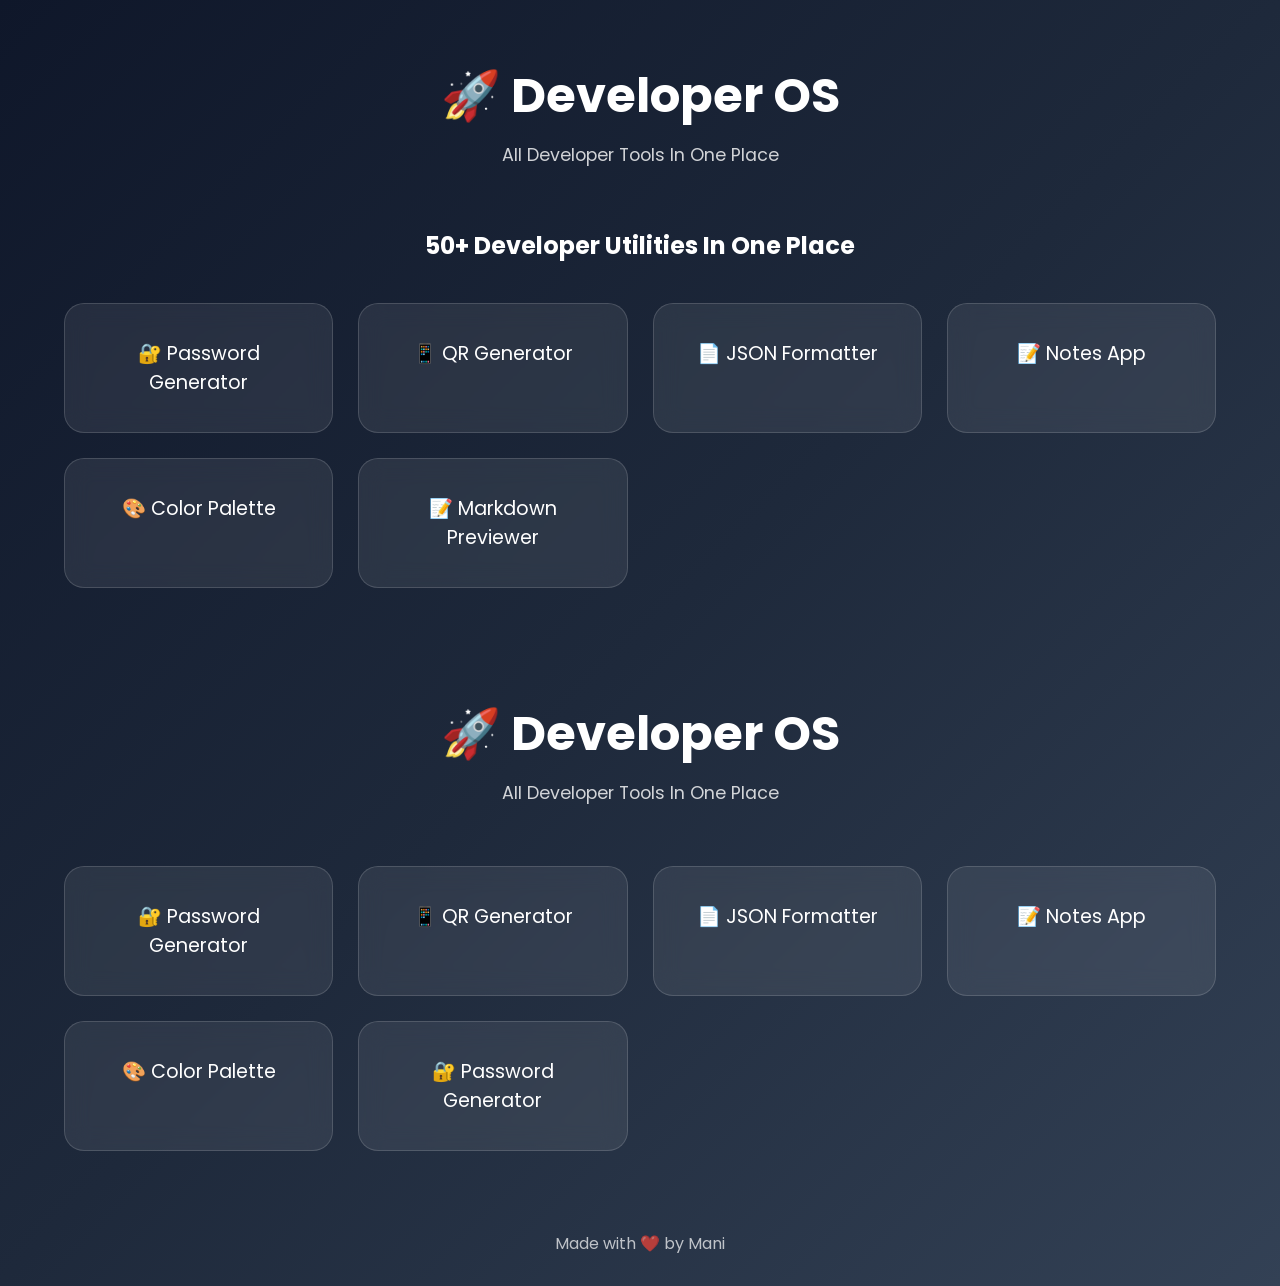
==== index.html @ 15bfe458 "Update index.html" ====
<html lang="en">
<head>
<meta charset="UTF-8">
<meta name="viewport" content="width=device-width, initial-scale=1.0">
<title>Developer OS</title>

<link rel="stylesheet" href="style.css">

<link href="https://fonts.googleapis.com/css2?family=Poppins:wght@300;400;500;600;700&display=swap" rel="stylesheet">

</head>
<body>
<body>

<header>

<h1>🚀 Developer OS</h1>

<p>All Developer Tools In One Place</p>

</header>

<div style="text-align:center;margin-bottom:40px;">
<h2>50+ Developer Utilities In One Place</h2>
</div>

<section class="tools">

<a href="pages/password.html" class="card">
🔐 Password Generator
</a>

<a href="pages/qr.html" class="card">
📱 QR Generator
</a>

<a href="pages/json.html" class="card">
📄 JSON Formatter
</a>

<a href="pages/notes.html" class="card">
📝 Notes App
</a>

<a href="pages/color.html" class="card">
🎨 Color Palette
</a>
  <a href="pages/markdown.html" class="card">
📝 Markdown Previewer
</a>

</section>



<script src="script.js"></script>

</body>
<header>

<h1>🚀 Developer OS</h1>

<p>All Developer Tools In One Place</p>

</header>

<section class="tools">

<a href="pages/password.html" class="card">
🔐 Password Generator
</a>

<a href="pages/qr.html" class="card">
📱 QR Generator
</a>

<a href="pages/json.html" class="card">
📄 JSON Formatter
</a>

<a href="pages/notes.html" class="card">
📝 Notes App
</a>

<a href="pages/color.html" class="card">
🎨 Color Palette
</a>
<a href="pages/password.html" class="card">
🔐 Password Generator
</a>
</section>

<footer>

<p>Made with ❤️ by Mani</p>

</footer>

<script src="script.js"></script>

</body>
</html>
---- style.css ----
*{
    margin:0;
    padding:0;
    box-sizing:border-box;
    font-family:'Poppins',sans-serif;
}

body{
    min-height:100vh;
    background:linear-gradient(
        135deg,
        #0f172a,
        #1e293b,
        #334155
    );
    color:white;
}

header{
    text-align:center;
    padding:60px 20px;
}

header h1{
    font-size:3rem;
    margin-bottom:10px;
}

header p{
    font-size:1.1rem;
    opacity:.8;
}

.tools{
    width:90%;
    max-width:1200px;
    margin:auto;

    display:grid;
    grid-template-columns:
    repeat(auto-fit,minmax(250px,1fr));

    gap:25px;
    padding-bottom:50px;
}

.card{
    text-decoration:none;
    color:white;

    background:rgba(255,255,255,.08);

    border:1px solid rgba(255,255,255,.15);

    backdrop-filter:blur(12px);

    padding:35px;

    border-radius:20px;

    text-align:center;

    font-size:1.2rem;

    transition:.3s;
}

.card:hover{
    transform:
    translateY(-8px)
    scale(1.03);

    background:rgba(255,255,255,.15);

    box-shadow:
    0 15px 35px rgba(0,0,0,.3);
}

footer{
    text-align:center;
    padding:30px;
    opacity:.7;
}

.tool-container{
    width:90%;
    max-width:700px;

    margin:40px auto;

    background:rgba(255,255,255,.08);

    border:1px solid rgba(255,255,255,.15);

    backdrop-filter:blur(12px);

    padding:30px;

    border-radius:20px;
}

.tool-container h2{
    text-align:center;
    margin-bottom:25px;
}

input,
textarea,
select{
    width:100%;

    padding:12px;

    margin:10px 0;

    border:none;

    outline:none;

    border-radius:10px;

    font-size:1rem;
}

button{
    width:100%;

    padding:12px;

    border:none;

    border-radius:10px;

    background:#38bdf8;

    color:white;

    font-size:1rem;

    cursor:pointer;

    margin-top:10px;

    transition:.3s;
}

button:hover{
    background:#0ea5e9;
}

.result{
    margin-top:20px;

    padding:15px;

    border-radius:10px;

    background:rgba(255,255,255,.08);

    word-wrap:break-word;
}

.back-btn{
    display:inline-block;

    margin-bottom:20px;

    text-decoration:none;

    color:white;

    background:#475569;

    padding:10px 15px;

    border-radius:10px;
}

.back-btn:hover{
    background:#64748b;
}

@media(max-width:768px){

header h1{
    font-size:2rem;
}

.card{
    padding:25px;
}

.tool-container{
    width:95%;
}

}
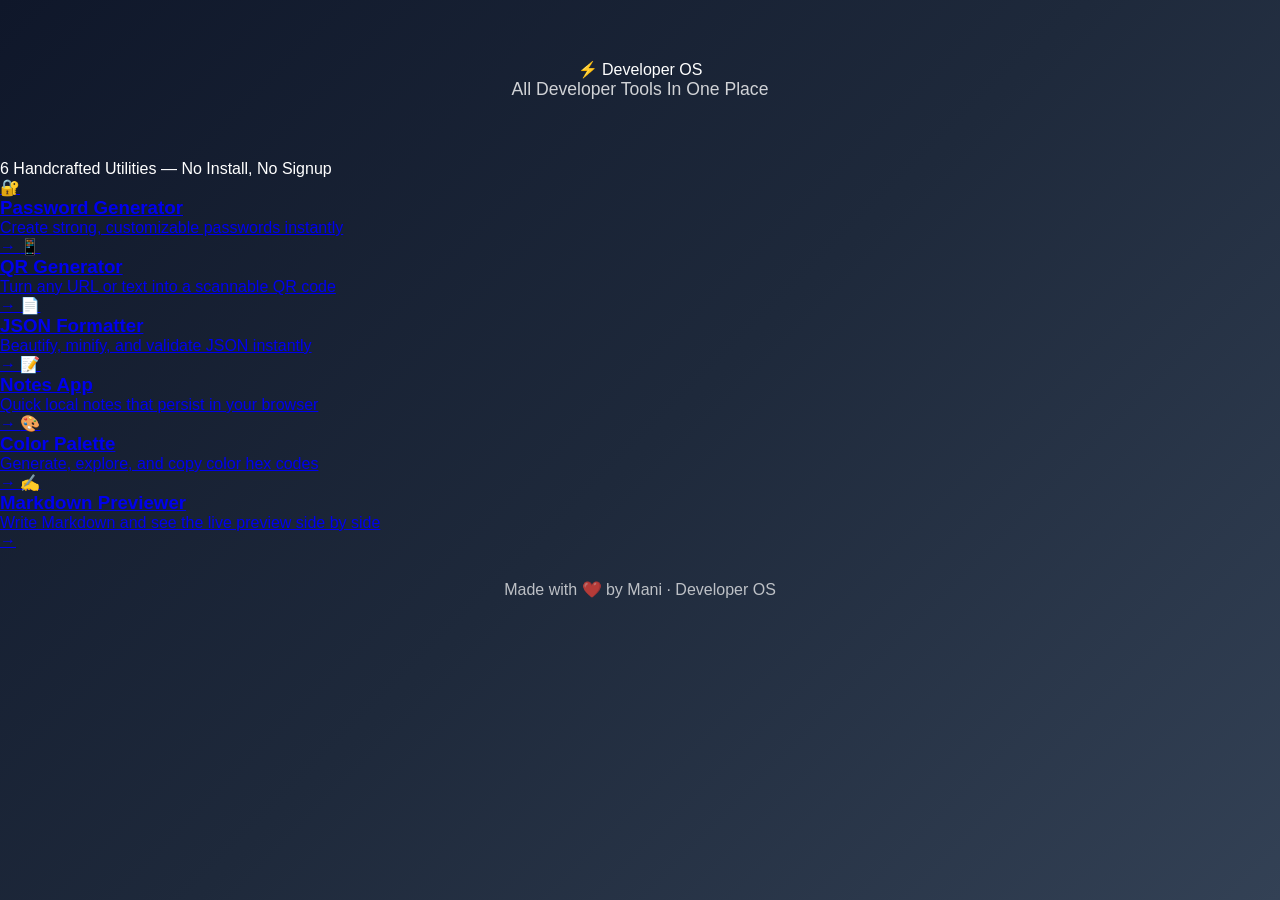
==== commit caa66332: "Update index.html" ====
--- a/index.html
+++ b/index.html
@@ -1,103 +1,85 @@
 
 <html lang="en">
 <head>
-<meta charset="UTF-8">
-<meta name="viewport" content="width=device-width, initial-scale=1.0">
-<title>Developer OS</title>
-
-<link rel="stylesheet" href="style.css">
-
-<link href="https://fonts.googleapis.com/css2?family=Poppins:wght@300;400;500;600;700&display=swap" rel="stylesheet">
-
+  <meta charset="UTF-8">
+  <meta name="viewport" content="width=device-width, initial-scale=1.0">
+  <title>Developer OS</title>
+  <link rel="stylesheet" href="style.css">
+  <link href="https://fonts.googleapis.com/css2?family=Inter:wght@400;500;600;700&family=JetBrains+Mono:wght@400;600&display=swap" rel="stylesheet">
 </head>
 <body>
-<body>
 
-<header>
+  <header class="site-header">
+    <div class="header-inner">
+      <div class="logo">⚡ Developer OS</div>
+      <p class="tagline">All Developer Tools In One Place</p>
+    </div>
+  </header>
 
-<h1>🚀 Developer OS</h1>
+  <main class="home-main">
+    <div class="section-label">6 Handcrafted Utilities — No Install, No Signup</div>
+    <div class="tools-grid">
 
-<p>All Developer Tools In One Place</p>
+      <a href="pages/password.html" class="tool-card">
+        <span class="card-icon">🔐</span>
+        <div class="card-info">
+          <h3>Password Generator</h3>
+          <p>Create strong, customizable passwords instantly</p>
+        </div>
+        <span class="card-arrow">→</span>
+      </a>
 
-</header>
+      <a href="pages/qr.html" class="tool-card">
+        <span class="card-icon">📱</span>
+        <div class="card-info">
+          <h3>QR Generator</h3>
+          <p>Turn any URL or text into a scannable QR code</p>
+        </div>
+        <span class="card-arrow">→</span>
+      </a>
 
-<div style="text-align:center;margin-bottom:40px;">
-<h2>50+ Developer Utilities In One Place</h2>
-</div>
+      <a href="pages/json.html" class="tool-card">
+        <span class="card-icon">📄</span>
+        <div class="card-info">
+          <h3>JSON Formatter</h3>
+          <p>Beautify, minify, and validate JSON instantly</p>
+        </div>
+        <span class="card-arrow">→</span>
+      </a>
 
-<section class="tools">
+      <a href="pages/notes.html" class="tool-card">
+        <span class="card-icon">📝</span>
+        <div class="card-info">
+          <h3>Notes App</h3>
+          <p>Quick local notes that persist in your browser</p>
+        </div>
+        <span class="card-arrow">→</span>
+      </a>
 
-<a href="pages/password.html" class="card">
-🔐 Password Generator
-</a>
+      <a href="pages/color.html" class="tool-card">
+        <span class="card-icon">🎨</span>
+        <div class="card-info">
+          <h3>Color Palette</h3>
+          <p>Generate, explore, and copy color hex codes</p>
+        </div>
+        <span class="card-arrow">→</span>
+      </a>
 
-<a href="pages/qr.html" class="card">
-📱 QR Generator
-</a>
+      <a href="pages/markdown.html" class="tool-card">
+        <span class="card-icon">✍️</span>
+        <div class="card-info">
+          <h3>Markdown Previewer</h3>
+          <p>Write Markdown and see the live preview side by side</p>
+        </div>
+        <span class="card-arrow">→</span>
+      </a>
 
-<a href="pages/json.html" class="card">
-📄 JSON Formatter
-</a>
+    </div>
+  </main>
 
-<a href="pages/notes.html" class="card">
-📝 Notes App
-</a>
-
-<a href="pages/color.html" class="card">
-🎨 Color Palette
-</a>
-  <a href="pages/markdown.html" class="card">
-📝 Markdown Previewer
-</a>
-
-</section>
-
-
-
-<script src="script.js"></script>
-
-</body>
-<header>
-
-<h1>🚀 Developer OS</h1>
-
-<p>All Developer Tools In One Place</p>
-
-</header>
-
-<section class="tools">
-
-<a href="pages/password.html" class="card">
-🔐 Password Generator
-</a>
-
-<a href="pages/qr.html" class="card">
-📱 QR Generator
-</a>
-
-<a href="pages/json.html" class="card">
-📄 JSON Formatter
-</a>
-
-<a href="pages/notes.html" class="card">
-📝 Notes App
-</a>
-
-<a href="pages/color.html" class="card">
-🎨 Color Palette
-</a>
-<a href="pages/password.html" class="card">
-🔐 Password Generator
-</a>
-</section>
-
-<footer>
-
-<p>Made with ❤️ by Mani</p>
-
-</footer>
-
-<script src="script.js"></script>
+  <footer class="site-footer">
+    <p>Made with ❤️ by <span class="accent">Mani</span> · Developer OS</p>
+  </footer>
 
 </body>
 </html>
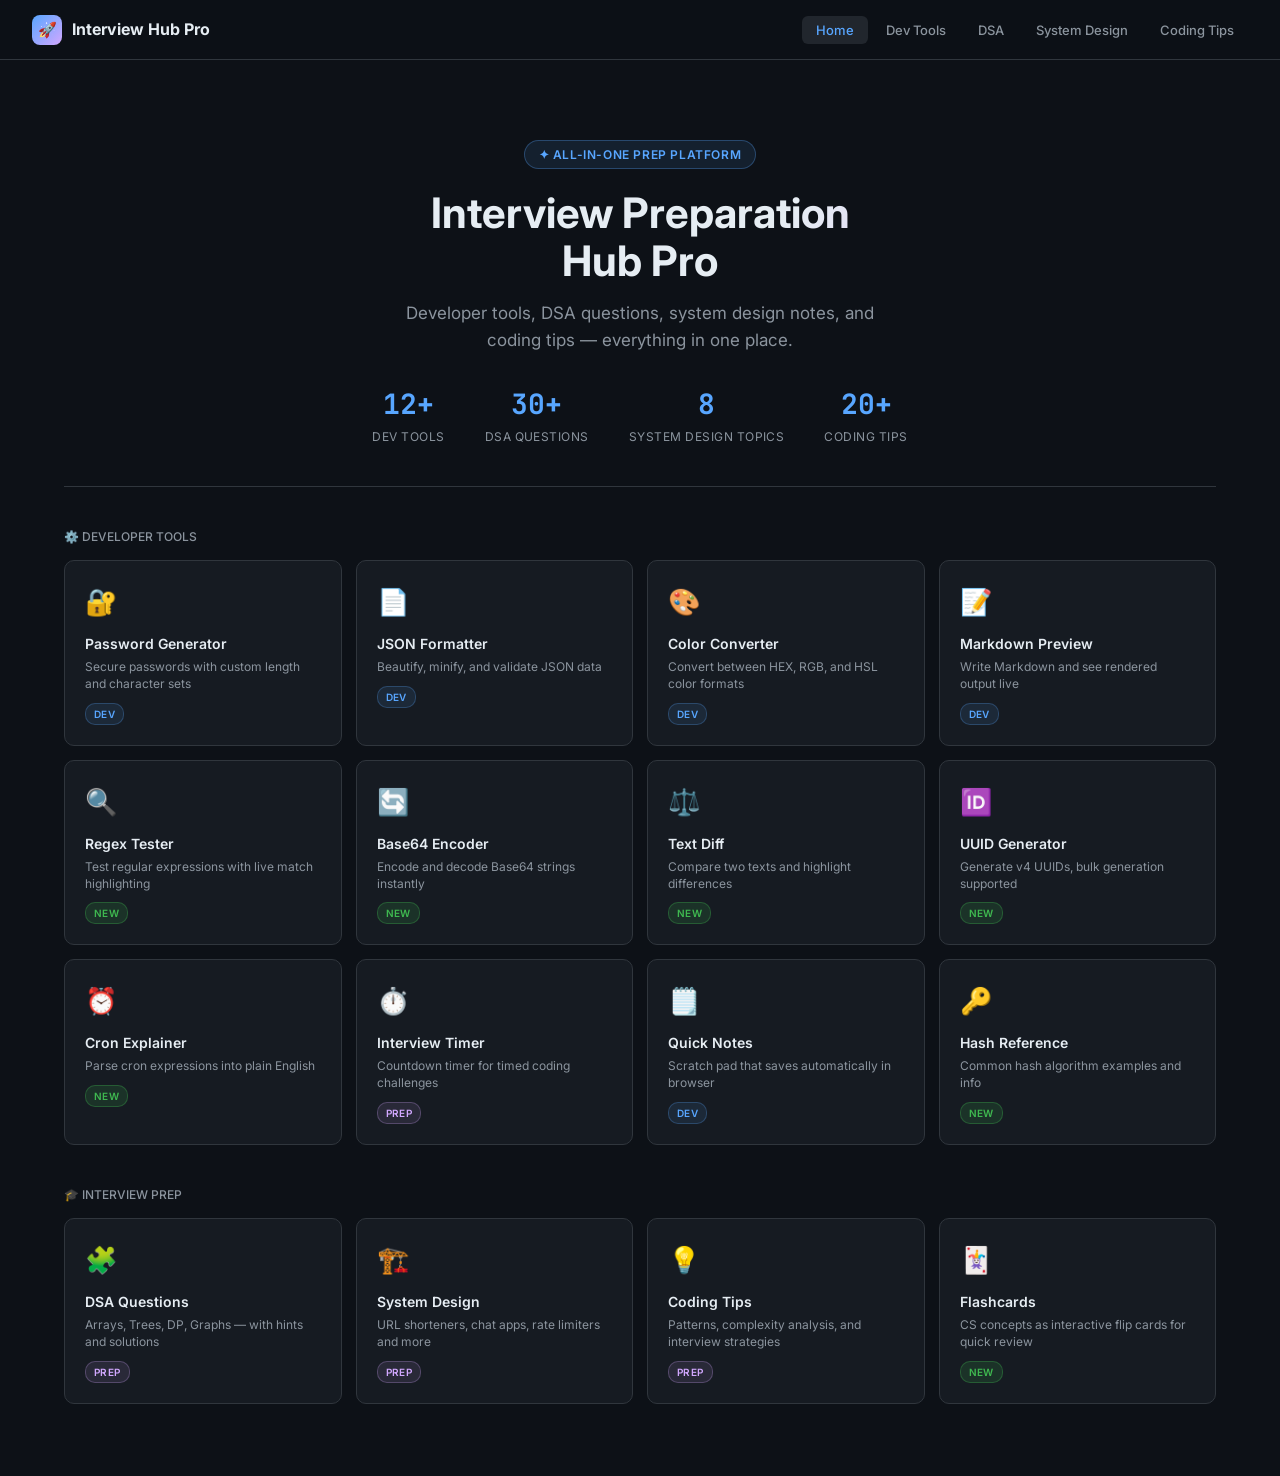
==== commit 02be1c6a: "Update fmt.Println message from 'Hello' to 'Goodbye'" ====
--- a/index.html
+++ b/index.html
@@ -1,85 +1,1805 @@
 
 <html lang="en">
 <head>
-  <meta charset="UTF-8">
-  <meta name="viewport" content="width=device-width, initial-scale=1.0">
-  <title>Developer OS</title>
-  <link rel="stylesheet" href="style.css">
-  <link href="https://fonts.googleapis.com/css2?family=Inter:wght@400;500;600;700&family=JetBrains+Mono:wght@400;600&display=swap" rel="stylesheet">
+<meta charset="UTF-8">
+<meta name="viewport" content="width=device-width, initial-scale=1.0">
+<title>Interview Preparation Hub Pro</title>
+<link href="https://fonts.googleapis.com/css2?family=JetBrains+Mono:wght@400;600&family=Inter:wght@300;400;500;600;700&display=swap" rel="stylesheet">
+<style>
+  *, *::before, *::after { box-sizing: border-box; margin: 0; padding: 0; }
+
+  :root {
+    --bg: #0d1117;
+    --surface: #161b22;
+    --surface2: #21262d;
+    --border: #30363d;
+    --accent: #58a6ff;
+    --accent2: #3fb950;
+    --accent3: #f78166;
+    --accent4: #d2a8ff;
+    --accent5: #ffa657;
+    --text: #e6edf3;
+    --text-muted: #8b949e;
+    --text-dim: #484f58;
+    --radius: 10px;
+    --mono: 'JetBrains Mono', monospace;
+    --sans: 'Inter', sans-serif;
+  }
+
+  body {
+    font-family: var(--sans);
+    background: var(--bg);
+    color: var(--text);
+    min-height: 100vh;
+    line-height: 1.6;
+  }
+
+  /* ── Header ── */
+  header {
+    border-bottom: 1px solid var(--border);
+    padding: 0 32px;
+    display: flex;
+    align-items: center;
+    justify-content: space-between;
+    height: 60px;
+    position: sticky;
+    top: 0;
+    background: rgba(13,17,23,0.95);
+    backdrop-filter: blur(8px);
+    z-index: 100;
+  }
+  .logo {
+    display: flex;
+    align-items: center;
+    gap: 10px;
+    font-weight: 700;
+    font-size: 16px;
+    color: var(--text);
+    text-decoration: none;
+  }
+  .logo-icon {
+    width: 30px; height: 30px;
+    background: linear-gradient(135deg, var(--accent), var(--accent4));
+    border-radius: 8px;
+    display: flex; align-items: center; justify-content: center;
+    font-size: 15px;
+  }
+  .header-tabs {
+    display: flex;
+    gap: 4px;
+  }
+  .header-tab {
+    background: none;
+    border: none;
+    color: var(--text-muted);
+    padding: 6px 14px;
+    border-radius: 6px;
+    cursor: pointer;
+    font-size: 13px;
+    font-family: var(--sans);
+    font-weight: 500;
+    transition: all 0.15s;
+  }
+  .header-tab:hover { background: var(--surface2); color: var(--text); }
+  .header-tab.active { background: var(--surface2); color: var(--accent); }
+
+  /* ── Layout ── */
+  .container {
+    max-width: 1200px;
+    margin: 0 auto;
+    padding: 32px 24px;
+  }
+
+  /* ── Section visibility ── */
+  .section { display: none; }
+  .section.active { display: block; }
+
+  /* ── Hero ── */
+  .hero {
+    text-align: center;
+    padding: 48px 0 40px;
+    border-bottom: 1px solid var(--border);
+    margin-bottom: 40px;
+  }
+  .hero-badge {
+    display: inline-flex;
+    align-items: center;
+    gap: 6px;
+    background: rgba(88,166,255,0.1);
+    border: 1px solid rgba(88,166,255,0.3);
+    color: var(--accent);
+    border-radius: 20px;
+    padding: 4px 14px;
+    font-size: 12px;
+    font-weight: 600;
+    letter-spacing: 0.05em;
+    text-transform: uppercase;
+    margin-bottom: 20px;
+  }
+  .hero h1 {
+    font-size: 42px;
+    font-weight: 700;
+    line-height: 1.15;
+    margin-bottom: 14px;
+    background: linear-gradient(135deg, var(--text) 60%, var(--accent4));
+    -webkit-background-clip: text;
+    -webkit-text-fill-color: transparent;
+    background-clip: text;
+  }
+  .hero p {
+    color: var(--text-muted);
+    font-size: 17px;
+    max-width: 500px;
+    margin: 0 auto 28px;
+  }
+  .hero-stats {
+    display: flex;
+    justify-content: center;
+    gap: 40px;
+    flex-wrap: wrap;
+  }
+  .stat { text-align: center; }
+  .stat-num { font-size: 28px; font-weight: 700; color: var(--accent); font-family: var(--mono); }
+  .stat-label { font-size: 12px; color: var(--text-muted); text-transform: uppercase; letter-spacing: 0.04em; }
+
+  /* ── Grid ── */
+  .tools-grid {
+    display: grid;
+    grid-template-columns: repeat(auto-fill, minmax(220px, 1fr));
+    gap: 14px;
+    margin-bottom: 40px;
+  }
+  .tool-card {
+    background: var(--surface);
+    border: 1px solid var(--border);
+    border-radius: var(--radius);
+    padding: 20px;
+    cursor: pointer;
+    transition: all 0.15s;
+    text-align: left;
+  }
+  .tool-card:hover {
+    border-color: var(--accent);
+    background: var(--surface2);
+    transform: translateY(-2px);
+  }
+  .tool-icon { font-size: 26px; margin-bottom: 10px; display: block; }
+  .tool-name { font-weight: 600; font-size: 14px; margin-bottom: 4px; }
+  .tool-desc { font-size: 12px; color: var(--text-muted); line-height: 1.4; }
+  .tool-tag {
+    display: inline-block;
+    margin-top: 10px;
+    font-size: 10px;
+    padding: 2px 8px;
+    border-radius: 10px;
+    font-weight: 600;
+    text-transform: uppercase;
+    letter-spacing: 0.04em;
+  }
+  .tag-new { background: rgba(63,185,80,0.15); color: var(--accent2); border: 1px solid rgba(63,185,80,0.3); }
+  .tag-dev { background: rgba(88,166,255,0.1); color: var(--accent); border: 1px solid rgba(88,166,255,0.25); }
+  .tag-prep { background: rgba(210,168,255,0.1); color: var(--accent4); border: 1px solid rgba(210,168,255,0.25); }
+
+  /* ── Section headers ── */
+  .section-hdr {
+    display: flex;
+    align-items: center;
+    gap: 10px;
+    margin-bottom: 20px;
+    padding-bottom: 14px;
+    border-bottom: 1px solid var(--border);
+  }
+  .section-hdr h2 { font-size: 18px; font-weight: 600; }
+  .section-hdr .back-btn {
+    margin-left: auto;
+    background: var(--surface2);
+    border: 1px solid var(--border);
+    color: var(--text-muted);
+    padding: 5px 12px;
+    border-radius: 6px;
+    cursor: pointer;
+    font-size: 12px;
+    font-family: var(--sans);
+    transition: all 0.15s;
+  }
+  .section-hdr .back-btn:hover { color: var(--text); border-color: var(--accent); }
+
+  /* ── Tool panels ── */
+  .tool-panel { display: none; }
+  .tool-panel.active { display: block; }
+
+  /* ── Inputs / textareas ── */
+  textarea, input[type=text], input[type=number], select {
+    width: 100%;
+    background: var(--surface2);
+    border: 1px solid var(--border);
+    color: var(--text);
+    font-family: var(--mono);
+    font-size: 13px;
+    border-radius: 8px;
+    padding: 12px 14px;
+    outline: none;
+    resize: vertical;
+    transition: border-color 0.15s;
+  }
+  textarea:focus, input:focus, select:focus { border-color: var(--accent); }
+  select { resize: none; cursor: pointer; }
+
+  /* ── Buttons ── */
+  .btn {
+    background: var(--accent);
+    color: #0d1117;
+    border: none;
+    padding: 9px 20px;
+    border-radius: 8px;
+    font-weight: 600;
+    font-size: 13px;
+    font-family: var(--sans);
+    cursor: pointer;
+    transition: all 0.15s;
+    display: inline-flex;
+    align-items: center;
+    gap: 6px;
+  }
+  .btn:hover { opacity: 0.85; }
+  .btn.secondary {
+    background: var(--surface2);
+    border: 1px solid var(--border);
+    color: var(--text);
+  }
+  .btn.secondary:hover { border-color: var(--accent); color: var(--accent); }
+  .btn.green { background: var(--accent2); }
+  .btn.red { background: var(--accent3); }
+  .btn.purple { background: var(--accent4); }
+
+  /* ── Output boxes ── */
+  .output-box {
+    background: var(--surface2);
+    border: 1px solid var(--border);
+    border-radius: 8px;
+    padding: 14px 16px;
+    font-family: var(--mono);
+    font-size: 13px;
+    min-height: 60px;
+    white-space: pre-wrap;
+    word-break: break-all;
+    color: var(--accent2);
+  }
+  .row { display: flex; gap: 10px; align-items: flex-start; flex-wrap: wrap; }
+  .row > * { flex: 1; min-width: 120px; }
+  .col { display: flex; flex-direction: column; gap: 10px; }
+  .label { font-size: 12px; color: var(--text-muted); font-weight: 500; margin-bottom: 4px; }
+  .mt { margin-top: 14px; }
+  .info { font-size: 12px; color: var(--text-muted); padding: 8px 12px; background: rgba(88,166,255,0.06); border: 1px solid rgba(88,166,255,0.15); border-radius: 6px; }
+  .success-msg { color: var(--accent2); font-size: 12px; font-weight: 600; }
+  .error-msg { color: var(--accent3); font-size: 12px; font-weight: 600; }
+
+  /* ── DSA / Interview Prep ── */
+  .category-tabs {
+    display: flex;
+    gap: 6px;
+    flex-wrap: wrap;
+    margin-bottom: 20px;
+  }
+  .cat-tab {
+    background: var(--surface);
+    border: 1px solid var(--border);
+    color: var(--text-muted);
+    padding: 6px 14px;
+    border-radius: 20px;
+    cursor: pointer;
+    font-size: 12px;
+    font-family: var(--sans);
+    font-weight: 500;
+    transition: all 0.15s;
+  }
+  .cat-tab:hover { color: var(--text); }
+  .cat-tab.active { background: rgba(88,166,255,0.15); border-color: var(--accent); color: var(--accent); }
+
+  .q-list { display: flex; flex-direction: column; gap: 10px; }
+  .q-card {
+    background: var(--surface);
+    border: 1px solid var(--border);
+    border-radius: var(--radius);
+    overflow: hidden;
+  }
+  .q-header {
+    display: flex;
+    align-items: center;
+    padding: 14px 18px;
+    cursor: pointer;
+    gap: 12px;
+    transition: background 0.1s;
+  }
+  .q-header:hover { background: var(--surface2); }
+  .q-diff {
+    font-size: 10px;
+    font-weight: 700;
+    padding: 3px 8px;
+    border-radius: 4px;
+    text-transform: uppercase;
+    letter-spacing: 0.04em;
+    flex-shrink: 0;
+  }
+  .easy { background: rgba(63,185,80,0.15); color: var(--accent2); }
+  .medium { background: rgba(255,166,87,0.15); color: var(--accent5); }
+  .hard { background: rgba(247,129,102,0.15); color: var(--accent3); }
+  .q-title { font-size: 14px; font-weight: 500; flex: 1; }
+  .q-arrow { color: var(--text-muted); font-size: 12px; transition: transform 0.2s; }
+  .q-card.open .q-arrow { transform: rotate(90deg); }
+  .q-body {
+    display: none;
+    padding: 0 18px 18px;
+    border-top: 1px solid var(--border);
+  }
+  .q-card.open .q-body { display: block; }
+  .q-body p { font-size: 13px; color: var(--text-muted); margin-top: 12px; margin-bottom: 10px; line-height: 1.65; }
+  .q-body code, .code-block {
+    display: block;
+    background: var(--bg);
+    border: 1px solid var(--border);
+    border-radius: 8px;
+    padding: 14px 16px;
+    font-family: var(--mono);
+    font-size: 12px;
+    color: var(--accent2);
+    overflow-x: auto;
+    white-space: pre;
+    margin-top: 10px;
+    line-height: 1.7;
+  }
+  .q-meta { display: flex; gap: 8px; flex-wrap: wrap; margin-top: 12px; }
+  .q-tag {
+    font-size: 10px;
+    background: var(--surface2);
+    border: 1px solid var(--border);
+    color: var(--text-muted);
+    padding: 2px 8px;
+    border-radius: 10px;
+  }
+
+  /* ── System Design cards ── */
+  .design-card {
+    background: var(--surface);
+    border: 1px solid var(--border);
+    border-radius: var(--radius);
+    padding: 22px;
+    margin-bottom: 14px;
+  }
+  .design-card h3 { font-size: 15px; font-weight: 600; margin-bottom: 10px; color: var(--accent4); }
+  .design-card p { font-size: 13px; color: var(--text-muted); line-height: 1.65; margin-bottom: 10px; }
+  .design-card ul { padding-left: 18px; }
+  .design-card li { font-size: 13px; color: var(--text-muted); margin-bottom: 5px; line-height: 1.5; }
+  .design-card li strong { color: var(--text); }
+  .design-pillars {
+    display: grid;
+    grid-template-columns: repeat(auto-fill, minmax(180px, 1fr));
+    gap: 10px;
+    margin-top: 10px;
+  }
+  .pillar {
+    background: var(--surface2);
+    border: 1px solid var(--border);
+    border-radius: 8px;
+    padding: 14px;
+    font-size: 12px;
+    color: var(--text-muted);
+  }
+  .pillar strong { display: block; color: var(--accent); font-size: 13px; margin-bottom: 4px; }
+
+  /* ── Coding Tips ── */
+  .tip-grid {
+    display: grid;
+    grid-template-columns: repeat(auto-fill, minmax(280px, 1fr));
+    gap: 14px;
+  }
+  .tip-card {
+    background: var(--surface);
+    border: 1px solid var(--border);
+    border-radius: var(--radius);
+    padding: 20px;
+  }
+  .tip-card .tip-num {
+    font-family: var(--mono);
+    font-size: 11px;
+    color: var(--accent);
+    font-weight: 600;
+    margin-bottom: 8px;
+  }
+  .tip-card h3 { font-size: 14px; font-weight: 600; margin-bottom: 8px; }
+  .tip-card p { font-size: 12px; color: var(--text-muted); line-height: 1.6; }
+
+  /* ── Color Palette tool ── */
+  .swatch-grid { display: flex; flex-wrap: wrap; gap: 10px; margin-top: 10px; }
+  .swatch {
+    width: 80px; height: 70px;
+    border-radius: 8px;
+    display: flex;
+    align-items: flex-end;
+    padding: 5px;
+    font-family: var(--mono);
+    font-size: 9px;
+    color: rgba(255,255,255,0.8);
+    border: 1px solid rgba(255,255,255,0.1);
+    cursor: pointer;
+    position: relative;
+    font-weight: 600;
+  }
+
+  /* ── Regex tester ── */
+  .match-highlight { background: rgba(88,166,255,0.3); border-radius: 2px; }
+  #regex-output { word-break: break-word; white-space: pre-wrap; font-size: 13px; line-height: 1.7; }
+
+  /* ── Timer ── */
+  .timer-display {
+    font-family: var(--mono);
+    font-size: 64px;
+    font-weight: 600;
+    color: var(--accent);
+    text-align: center;
+    letter-spacing: 3px;
+    padding: 30px 0;
+  }
+
+  /* ── Hash tool ── */
+  .hash-row { display: grid; grid-template-columns: 80px 1fr; gap: 10px; align-items: center; margin-bottom: 8px; }
+  .hash-name { font-size: 12px; color: var(--text-muted); font-weight: 600; }
+
+  /* ── Progress bar ── */
+  .progress-bar-wrap { background: var(--surface2); border-radius: 4px; height: 6px; overflow: hidden; }
+  .progress-bar-fill { height: 100%; background: var(--accent); border-radius: 4px; transition: width 0.3s; }
+
+  /* ── Flashcard ── */
+  .flashcard-container { perspective: 1000px; margin: 20px auto; max-width: 500px; }
+  .flashcard {
+    width: 100%; height: 220px;
+    position: relative;
+    transform-style: preserve-3d;
+    transition: transform 0.5s ease;
+    cursor: pointer;
+  }
+  .flashcard.flipped { transform: rotateY(180deg); }
+  .fc-face {
+    position: absolute; inset: 0;
+    backface-visibility: hidden;
+    border-radius: var(--radius);
+    border: 1px solid var(--border);
+    display: flex;
+    flex-direction: column;
+    align-items: center;
+    justify-content: center;
+    padding: 24px;
+    text-align: center;
+  }
+  .fc-front { background: var(--surface); }
+  .fc-back { background: var(--surface2); transform: rotateY(180deg); }
+  .fc-label { font-size: 10px; text-transform: uppercase; letter-spacing: 0.08em; color: var(--text-muted); margin-bottom: 12px; }
+  .fc-text { font-size: 16px; font-weight: 600; line-height: 1.4; }
+  .fc-sub { font-size: 12px; color: var(--text-muted); margin-top: 10px; line-height: 1.5; }
+  .fc-nav { display: flex; align-items: center; justify-content: center; gap: 16px; margin-top: 16px; }
+  .fc-counter { font-size: 12px; color: var(--text-muted); font-family: var(--mono); }
+
+  /* responsive */
+  @media (max-width: 640px) {
+    header { padding: 0 16px; }
+    .hero h1 { font-size: 28px; }
+    .container { padding: 20px 16px; }
+    .tools-grid { grid-template-columns: repeat(auto-fill, minmax(160px, 1fr)); }
+    .timer-display { font-size: 40px; }
+  }
+</style>
 </head>
 <body>
 
-  <header class="site-header">
-    <div class="header-inner">
-      <div class="logo">⚡ Developer OS</div>
-      <p class="tagline">All Developer Tools In One Place</p>
-    </div>
-  </header>
-
-  <main class="home-main">
-    <div class="section-label">6 Handcrafted Utilities — No Install, No Signup</div>
+<header>
+  <a class="logo" href="#" onclick="showHome()">
+    <div class="logo-icon">🚀</div>
+    Interview Hub Pro
+  </a>
+  <div class="header-tabs">
+    <button class="header-tab active" onclick="switchTab('home', this)">Home</button>
+    <button class="header-tab" onclick="switchTab('dev-tools', this)">Dev Tools</button>
+    <button class="header-tab" onclick="switchTab('dsa', this)">DSA</button>
+    <button class="header-tab" onclick="switchTab('sysdesign', this)">System Design</button>
+    <button class="header-tab" onclick="switchTab('tips', this)">Coding Tips</button>
+  </div>
+</header>
+
+<!-- ══════════════════════════════ HOME ══════════════════════════════ -->
+<div id="home" class="section active">
+  <div class="container">
+    <div class="hero">
+      <div class="hero-badge">✦ All-in-one prep platform</div>
+      <h1>Interview Preparation<br>Hub Pro</h1>
+      <p>Developer tools, DSA questions, system design notes, and coding tips — everything in one place.</p>
+      <div class="hero-stats">
+        <div class="stat"><div class="stat-num">12+</div><div class="stat-label">Dev Tools</div></div>
+        <div class="stat"><div class="stat-num">30+</div><div class="stat-label">DSA Questions</div></div>
+        <div class="stat"><div class="stat-num">8</div><div class="stat-label">System Design Topics</div></div>
+        <div class="stat"><div class="stat-num">20+</div><div class="stat-label">Coding Tips</div></div>
+      </div>
+    </div>
+
+    <p class="label" style="margin-bottom:14px">⚙️ DEVELOPER TOOLS</p>
     <div class="tools-grid">
-
-      <a href="pages/password.html" class="tool-card">
-        <span class="card-icon">🔐</span>
-        <div class="card-info">
-          <h3>Password Generator</h3>
-          <p>Create strong, customizable passwords instantly</p>
-        </div>
-        <span class="card-arrow">→</span>
-      </a>
-
-      <a href="pages/qr.html" class="tool-card">
-        <span class="card-icon">📱</span>
-        <div class="card-info">
-          <h3>QR Generator</h3>
-          <p>Turn any URL or text into a scannable QR code</p>
-        </div>
-        <span class="card-arrow">→</span>
-      </a>
-
-      <a href="pages/json.html" class="tool-card">
-        <span class="card-icon">📄</span>
-        <div class="card-info">
-          <h3>JSON Formatter</h3>
-          <p>Beautify, minify, and validate JSON instantly</p>
-        </div>
-        <span class="card-arrow">→</span>
-      </a>
-
-      <a href="pages/notes.html" class="tool-card">
-        <span class="card-icon">📝</span>
-        <div class="card-info">
-          <h3>Notes App</h3>
-          <p>Quick local notes that persist in your browser</p>
-        </div>
-        <span class="card-arrow">→</span>
-      </a>
-
-      <a href="pages/color.html" class="tool-card">
-        <span class="card-icon">🎨</span>
-        <div class="card-info">
-          <h3>Color Palette</h3>
-          <p>Generate, explore, and copy color hex codes</p>
-        </div>
-        <span class="card-arrow">→</span>
-      </a>
-
-      <a href="pages/markdown.html" class="tool-card">
-        <span class="card-icon">✍️</span>
-        <div class="card-info">
-          <h3>Markdown Previewer</h3>
-          <p>Write Markdown and see the live preview side by side</p>
-        </div>
-        <span class="card-arrow">→</span>
-      </a>
-
-    </div>
-  </main>
-
-  <footer class="site-footer">
-    <p>Made with ❤️ by <span class="accent">Mani</span> · Developer OS</p>
-  </footer>
-
+      <div class="tool-card" onclick="openTool('password')">
+        <span class="tool-icon">🔐</span>
+        <div class="tool-name">Password Generator</div>
+        <div class="tool-desc">Secure passwords with custom length and character sets</div>
+        <span class="tool-tag tag-dev">Dev</span>
+      </div>
+      <div class="tool-card" onclick="openTool('json')">
+        <span class="tool-icon">📄</span>
+        <div class="tool-name">JSON Formatter</div>
+        <div class="tool-desc">Beautify, minify, and validate JSON data</div>
+        <span class="tool-tag tag-dev">Dev</span>
+      </div>
+      <div class="tool-card" onclick="openTool('color')">
+        <span class="tool-icon">🎨</span>
+        <div class="tool-name">Color Converter</div>
+        <div class="tool-desc">Convert between HEX, RGB, and HSL color formats</div>
+        <span class="tool-tag tag-dev">Dev</span>
+      </div>
+      <div class="tool-card" onclick="openTool('markdown')">
+        <span class="tool-icon">📝</span>
+        <div class="tool-name">Markdown Preview</div>
+        <div class="tool-desc">Write Markdown and see rendered output live</div>
+        <span class="tool-tag tag-dev">Dev</span>
+      </div>
+      <div class="tool-card" onclick="openTool('regex')">
+        <span class="tool-icon">🔍</span>
+        <div class="tool-name">Regex Tester</div>
+        <div class="tool-desc">Test regular expressions with live match highlighting</div>
+        <span class="tool-tag tag-new">New</span>
+      </div>
+      <div class="tool-card" onclick="openTool('base64')">
+        <span class="tool-icon">🔄</span>
+        <div class="tool-name">Base64 Encoder</div>
+        <div class="tool-desc">Encode and decode Base64 strings instantly</div>
+        <span class="tool-tag tag-new">New</span>
+      </div>
+      <div class="tool-card" onclick="openTool('diff')">
+        <span class="tool-icon">⚖️</span>
+        <div class="tool-name">Text Diff</div>
+        <div class="tool-desc">Compare two texts and highlight differences</div>
+        <span class="tool-tag tag-new">New</span>
+      </div>
+      <div class="tool-card" onclick="openTool('uuid')">
+        <span class="tool-icon">🆔</span>
+        <div class="tool-name">UUID Generator</div>
+        <div class="tool-desc">Generate v4 UUIDs, bulk generation supported</div>
+        <span class="tool-tag tag-new">New</span>
+      </div>
+      <div class="tool-card" onclick="openTool('cron')">
+        <span class="tool-icon">⏰</span>
+        <div class="tool-name">Cron Explainer</div>
+        <div class="tool-desc">Parse cron expressions into plain English</div>
+        <span class="tool-tag tag-new">New</span>
+      </div>
+      <div class="tool-card" onclick="openTool('timer')">
+        <span class="tool-icon">⏱️</span>
+        <div class="tool-name">Interview Timer</div>
+        <div class="tool-desc">Countdown timer for timed coding challenges</div>
+        <span class="tool-tag tag-prep">Prep</span>
+      </div>
+      <div class="tool-card" onclick="openTool('notes')">
+        <span class="tool-icon">🗒️</span>
+        <div class="tool-name">Quick Notes</div>
+        <div class="tool-desc">Scratch pad that saves automatically in browser</div>
+        <span class="tool-tag tag-dev">Dev</span>
+      </div>
+      <div class="tool-card" onclick="openTool('hash')">
+        <span class="tool-icon">🔑</span>
+        <div class="tool-name">Hash Reference</div>
+        <div class="tool-desc">Common hash algorithm examples and info</div>
+        <span class="tool-tag tag-new">New</span>
+      </div>
+    </div>
+
+    <p class="label" style="margin-bottom:14px">🎓 INTERVIEW PREP</p>
+    <div class="tools-grid">
+      <div class="tool-card" onclick="switchTab('dsa', document.querySelectorAll('.header-tab')[2])">
+        <span class="tool-icon">🧩</span>
+        <div class="tool-name">DSA Questions</div>
+        <div class="tool-desc">Arrays, Trees, DP, Graphs — with hints and solutions</div>
+        <span class="tool-tag tag-prep">Prep</span>
+      </div>
+      <div class="tool-card" onclick="switchTab('sysdesign', document.querySelectorAll('.header-tab')[3])">
+        <span class="tool-icon">🏗️</span>
+        <div class="tool-name">System Design</div>
+        <div class="tool-desc">URL shorteners, chat apps, rate limiters and more</div>
+        <span class="tool-tag tag-prep">Prep</span>
+      </div>
+      <div class="tool-card" onclick="switchTab('tips', document.querySelectorAll('.header-tab')[4])">
+        <span class="tool-icon">💡</span>
+        <div class="tool-name">Coding Tips</div>
+        <div class="tool-desc">Patterns, complexity analysis, and interview strategies</div>
+        <span class="tool-tag tag-prep">Prep</span>
+      </div>
+      <div class="tool-card" onclick="openTool('flashcards')">
+        <span class="tool-icon">🃏</span>
+        <div class="tool-name">Flashcards</div>
+        <div class="tool-desc">CS concepts as interactive flip cards for quick review</div>
+        <span class="tool-tag tag-new">New</span>
+      </div>
+    </div>
+  </div>
+</div>
+
+<!-- ══════════════════════════════ DEV TOOLS ══════════════════════════════ -->
+<div id="dev-tools" class="section">
+  <div class="container">
+    <!-- Password Generator -->
+    <div id="tool-password" class="tool-panel active">
+      <div class="section-hdr">
+        <span>🔐</span><h2>Password Generator</h2>
+        <button class="back-btn" onclick="backToTools()">← Back</button>
+      </div>
+      <div class="col">
+        <div>
+          <div class="label">Length: <span id="pwd-len-display">16</span></div>
+          <input type="range" min="6" max="64" value="16" id="pwd-length" style="width:100%;accent-color:var(--accent)" oninput="document.getElementById('pwd-len-display').textContent=this.value;genPwd()">
+        </div>
+        <div class="row">
+          <label style="display:flex;gap:8px;align-items:center;font-size:13px;cursor:pointer"><input type="checkbox" id="pwd-upper" checked onchange="genPwd()"> Uppercase (A-Z)</label>
+          <label style="display:flex;gap:8px;align-items:center;font-size:13px;cursor:pointer"><input type="checkbox" id="pwd-lower" checked onchange="genPwd()"> Lowercase (a-z)</label>
+          <label style="display:flex;gap:8px;align-items:center;font-size:13px;cursor:pointer"><input type="checkbox" id="pwd-num" checked onchange="genPwd()"> Numbers (0-9)</label>
+          <label style="display:flex;gap:8px;align-items:center;font-size:13px;cursor:pointer"><input type="checkbox" id="pwd-sym" onchange="genPwd()"> Symbols (!@#$)</label>
+        </div>
+        <div class="output-box" id="pwd-output" style="font-size:16px;letter-spacing:2px"></div>
+        <div class="row">
+          <button class="btn" onclick="genPwd()">↺ Regenerate</button>
+          <button class="btn secondary" onclick="copyText('pwd-output')">Copy</button>
+        </div>
+        <div>
+          <div class="label">Strength</div>
+          <div class="progress-bar-wrap"><div class="progress-bar-fill" id="pwd-strength-bar" style="width:0%"></div></div>
+          <div style="font-size:11px;color:var(--text-muted);margin-top:4px" id="pwd-strength-label"></div>
+        </div>
+      </div>
+    </div>
+
+    <!-- JSON Formatter -->
+    <div id="tool-json" class="tool-panel">
+      <div class="section-hdr">
+        <span>📄</span><h2>JSON Formatter</h2>
+        <button class="back-btn" onclick="backToTools()">← Back</button>
+      </div>
+      <div class="col">
+        <textarea id="json-input" rows="8" placeholder='{"name":"Mani","role":"developer","skills":["JS","Python"]}'></textarea>
+        <div class="row">
+          <button class="btn" onclick="formatJSON()">✦ Beautify</button>
+          <button class="btn secondary" onclick="minifyJSON()">Minify</button>
+          <button class="btn secondary" onclick="validateJSON()">Validate</button>
+          <button class="btn secondary" onclick="copyText('json-output')">Copy</button>
+        </div>
+        <div class="output-box" id="json-output" style="min-height:140px"></div>
+        <div id="json-status"></div>
+      </div>
+    </div>
+
+    <!-- Color Converter -->
+    <div id="tool-color" class="tool-panel">
+      <div class="section-hdr">
+        <span>🎨</span><h2>Color Converter</h2>
+        <button class="back-btn" onclick="backToTools()">← Back</button>
+      </div>
+      <div class="col">
+        <div class="row">
+          <div>
+            <div class="label">Pick a color</div>
+            <input type="color" id="color-picker" value="#58a6ff" oninput="convertColor()" style="width:100%;height:50px;border-radius:8px;border:1px solid var(--border);background:none;cursor:pointer;padding:4px">
+          </div>
+          <div style="flex:3">
+            <div class="label">HEX</div>
+            <input type="text" id="color-hex" value="#58a6ff" oninput="hexToAll()" placeholder="#58a6ff">
+          </div>
+        </div>
+        <div class="row">
+          <div><div class="label">RGB</div><div class="output-box" id="color-rgb"></div></div>
+          <div><div class="label">HSL</div><div class="output-box" id="color-hsl"></div></div>
+          <div><div class="label">CSS var</div><div class="output-box" id="color-css"></div></div>
+        </div>
+        <div>
+          <div class="label" style="margin-bottom:8px">Preview</div>
+          <div id="color-preview" style="height:80px;border-radius:8px;border:1px solid var(--border);transition:background 0.2s"></div>
+        </div>
+        <div>
+          <div class="label" style="margin-bottom:8px">Common Palette</div>
+          <div class="swatch-grid" id="swatches"></div>
+        </div>
+      </div>
+    </div>
+
+    <!-- Markdown -->
+    <div id="tool-markdown" class="tool-panel">
+      <div class="section-hdr">
+        <span>📝</span><h2>Markdown Previewer</h2>
+        <button class="back-btn" onclick="backToTools()">← Back</button>
+      </div>
+      <div class="row" style="align-items:stretch">
+        <div class="col" style="flex:1">
+          <div class="label">Markdown</div>
+          <textarea id="md-input" rows="18" placeholder="# Hello\n\n**Bold**, *italic*, `code`\n\n- item 1\n- item 2" oninput="renderMD()" style="min-height:320px;font-size:13px"># Welcome to Interview Hub Pro
+
+## Features
+- **DSA Questions** with solutions
+- *System Design* notes
+- Developer utilities
+
+## Code Example
+\`\`\`js
+function twoSum(nums, target) {
+  const map = {};
+  for (let i = 0; i < nums.length; i++) {
+    const comp = target - nums[i];
+    if (map[comp] !== undefined) return [map[comp], i];
+    map[nums[i]] = i;
+  }
+}
+\`\`\`
+
+> Practice consistently and you will get there!</textarea>
+        </div>
+        <div class="col" style="flex:1">
+          <div class="label">Preview</div>
+          <div id="md-output" style="background:var(--surface2);border:1px solid var(--border);border-radius:8px;padding:16px;min-height:320px;font-size:14px;line-height:1.7;overflow-y:auto"></div>
+        </div>
+      </div>
+    </div>
+
+    <!-- Regex Tester -->
+    <div id="tool-regex" class="tool-panel">
+      <div class="section-hdr">
+        <span>🔍</span><h2>Regex Tester</h2>
+        <button class="back-btn" onclick="backToTools()">← Back</button>
+      </div>
+      <div class="col">
+        <div class="row">
+          <div style="flex:3"><div class="label">Pattern</div><input type="text" id="regex-pattern" placeholder="e.g. \b\w+@\w+\.\w+\b" oninput="testRegex()" value="\b[A-Z]\w+"></div>
+          <div><div class="label">Flags</div><input type="text" id="regex-flags" placeholder="gim" value="g" style="width:80px" oninput="testRegex()"></div>
+        </div>
+        <div><div class="label">Test String</div><textarea id="regex-test" rows="5" oninput="testRegex()" placeholder="Paste text here to test...">Hello World, This Is A Regex Test String with Words and Numbers 123</textarea></div>
+        <div id="regex-info" class="info"></div>
+        <div class="label">Matches highlighted</div>
+        <div class="output-box" id="regex-output" style="min-height:80px"></div>
+      </div>
+    </div>
+
+    <!-- Base64 -->
+    <div id="tool-base64" class="tool-panel">
+      <div class="section-hdr">
+        <span>🔄</span><h2>Base64 Encoder / Decoder</h2>
+        <button class="back-btn" onclick="backToTools()">← Back</button>
+      </div>
+      <div class="col">
+        <textarea id="b64-input" rows="5" placeholder="Enter text or Base64 string..."></textarea>
+        <div class="row">
+          <button class="btn" onclick="encodeB64()">Encode →</button>
+          <button class="btn secondary" onclick="decodeB64()">← Decode</button>
+          <button class="btn secondary" onclick="copyText('b64-output')">Copy</button>
+        </div>
+        <div class="output-box" id="b64-output" style="min-height:80px"></div>
+        <div id="b64-status"></div>
+      </div>
+    </div>
+
+    <!-- Text Diff -->
+    <div id="tool-diff" class="tool-panel">
+      <div class="section-hdr">
+        <span>⚖️</span><h2>Text Diff Checker</h2>
+        <button class="back-btn" onclick="backToTools()">← Back</button>
+      </div>
+      <div class="row" style="align-items:flex-start">
+        <div class="col" style="flex:1">
+          <div class="label">Original</div>
+          <textarea id="diff-a" rows="10" placeholder="Original text..." oninput="runDiff()">The quick brown fox jumps over the lazy dog.
+Hello world.
+This line is unchanged.</textarea>
+        </div>
+        <div class="col" style="flex:1">
+          <div class="label">Modified</div>
+          <textarea id="diff-b" rows="10" placeholder="Modified text..." oninput="runDiff()">The quick red fox leaps over the lazy cat.
+Hello there.
+This line is unchanged.</textarea>
+        </div>
+      </div>
+      <div class="label mt">Differences</div>
+      <div id="diff-output" style="background:var(--surface2);border:1px solid var(--border);border-radius:8px;padding:14px;font-family:var(--mono);font-size:13px;min-height:80px;line-height:1.9"></div>
+    </div>
+
+    <!-- UUID Generator -->
+    <div id="tool-uuid" class="tool-panel">
+      <div class="section-hdr">
+        <span>🆔</span><h2>UUID Generator</h2>
+        <button class="back-btn" onclick="backToTools()">← Back</button>
+      </div>
+      <div class="col">
+        <div class="row">
+          <div><div class="label">Count</div><input type="number" id="uuid-count" value="5" min="1" max="50" style="width:100px"></div>
+          <div style="display:flex;align-items:flex-end"><button class="btn" onclick="genUUIDs()">Generate</button></div>
+        </div>
+        <div class="output-box" id="uuid-output" style="min-height:120px"></div>
+        <button class="btn secondary" onclick="copyText('uuid-output')">Copy All</button>
+      </div>
+    </div>
+
+    <!-- Cron Explainer -->
+    <div id="tool-cron" class="tool-panel">
+      <div class="section-hdr">
+        <span>⏰</span><h2>Cron Expression Explainer</h2>
+        <button class="back-btn" onclick="backToTools()">← Back</button>
+      </div>
+      <div class="col">
+        <div><div class="label">Cron Expression</div><input type="text" id="cron-input" value="0 9 * * 1-5" placeholder="* * * * *" oninput="explainCron()"></div>
+        <div class="info" id="cron-format">Format: &nbsp;<code style="color:var(--accent)">minute  hour  day  month  weekday</code></div>
+        <div class="output-box" id="cron-output" style="color:var(--accent4);font-family:var(--sans);font-size:14px"></div>
+        <div>
+          <div class="label" style="margin-bottom:10px">Common Examples</div>
+          <div style="display:flex;flex-direction:column;gap:6px">
+            <div class="row">
+              <code style="font-family:var(--mono);font-size:12px;color:var(--accent);flex:1">* * * * *</code>
+              <span style="font-size:12px;color:var(--text-muted);flex:2">Every minute</span>
+              <button class="btn secondary" style="padding:4px 10px;font-size:11px" onclick="setCron('* * * * *')">Use</button>
+            </div>
+            <div class="row">
+              <code style="font-family:var(--mono);font-size:12px;color:var(--accent);flex:1">0 * * * *</code>
+              <span style="font-size:12px;color:var(--text-muted);flex:2">Every hour</span>
+              <button class="btn secondary" style="padding:4px 10px;font-size:11px" onclick="setCron('0 * * * *')">Use</button>
+            </div>
+            <div class="row">
+              <code style="font-family:var(--mono);font-size:12px;color:var(--accent);flex:1">0 0 * * *</code>
+              <span style="font-size:12px;color:var(--text-muted);flex:2">Every day at midnight</span>
+              <button class="btn secondary" style="padding:4px 10px;font-size:11px" onclick="setCron('0 0 * * *')">Use</button>
+            </div>
+            <div class="row">
+              <code style="font-family:var(--mono);font-size:12px;color:var(--accent);flex:1">0 9 * * 1-5</code>
+              <span style="font-size:12px;color:var(--text-muted);flex:2">9 AM on weekdays</span>
+              <button class="btn secondary" style="padding:4px 10px;font-size:11px" onclick="setCron('0 9 * * 1-5')">Use</button>
+            </div>
+            <div class="row">
+              <code style="font-family:var(--mono);font-size:12px;color:var(--accent);flex:1">0 0 1 * *</code>
+              <span style="font-size:12px;color:var(--text-muted);flex:2">First day of each month</span>
+              <button class="btn secondary" style="padding:4px 10px;font-size:11px" onclick="setCron('0 0 1 * *')">Use</button>
+            </div>
+          </div>
+        </div>
+      </div>
+    </div>
+
+    <!-- Interview Timer -->
+    <div id="tool-timer" class="tool-panel">
+      <div class="section-hdr">
+        <span>⏱️</span><h2>Interview Timer</h2>
+        <button class="back-btn" onclick="backToTools()">← Back</button>
+      </div>
+      <div class="col" style="align-items:center">
+        <div class="timer-display" id="timer-display">45:00</div>
+        <div class="row" style="flex-wrap:wrap;justify-content:center;gap:8px">
+          <button class="btn secondary" onclick="setTimer(15)">15 min</button>
+          <button class="btn secondary" onclick="setTimer(20)">20 min</button>
+          <button class="btn secondary" onclick="setTimer(30)">30 min</button>
+          <button class="btn secondary" onclick="setTimer(45)">45 min</button>
+          <button class="btn secondary" onclick="setTimer(60)">60 min</button>
+        </div>
+        <div class="row" style="justify-content:center">
+          <button class="btn green" id="timer-start-btn" onclick="startTimer()">▶ Start</button>
+          <button class="btn secondary" onclick="pauseTimer()">⏸ Pause</button>
+          <button class="btn red" onclick="resetTimer()">↺ Reset</button>
+        </div>
+        <div class="info" style="max-width:400px;text-align:center">Use this timer to simulate real interview conditions. 45 min is a typical LeetCode session.</div>
+      </div>
+    </div>
+
+    <!-- Notes -->
+    <div id="tool-notes" class="tool-panel">
+      <div class="section-hdr">
+        <span>🗒️</span><h2>Quick Notes</h2>
+        <button class="back-btn" onclick="backToTools()">← Back</button>
+      </div>
+      <div class="col">
+        <textarea id="notes-area" rows="16" placeholder="Type your notes here — they save automatically..." oninput="saveNotes()" style="font-family:var(--sans);font-size:14px;min-height:320px"></textarea>
+        <div class="row">
+          <div class="success-msg" id="notes-saved"></div>
+          <button class="btn secondary" style="margin-left:auto" onclick="clearNotes()">Clear</button>
+        </div>
+      </div>
+    </div>
+
+    <!-- Hash Reference -->
+    <div id="tool-hash" class="tool-panel">
+      <div class="section-hdr">
+        <span>🔑</span><h2>Hash Algorithm Reference</h2>
+        <button class="back-btn" onclick="backToTools()">← Back</button>
+      </div>
+      <div class="col">
+        <div class="info">Hash functions are one-way — they cannot be reversed. Use SHA-256 or better for security. MD5/SHA-1 are broken for cryptographic use.</div>
+        <table style="width:100%;border-collapse:collapse;font-size:13px">
+          <thead><tr style="border-bottom:1px solid var(--border)">
+            <th style="text-align:left;padding:10px 8px;color:var(--text-muted);font-weight:500">Algorithm</th>
+            <th style="text-align:left;padding:10px 8px;color:var(--text-muted);font-weight:500">Output</th>
+            <th style="text-align:left;padding:10px 8px;color:var(--text-muted);font-weight:500">Status</th>
+            <th style="text-align:left;padding:10px 8px;color:var(--text-muted);font-weight:500">Use case</th>
+          </tr></thead>
+          <tbody id="hash-table-body">
+            <tr style="border-bottom:1px solid var(--border)"><td style="padding:10px 8px;font-family:var(--mono);color:var(--accent)">MD5</td><td style="padding:10px 8px">128 bit / 32 hex</td><td style="padding:10px 8px"><span style="color:var(--accent3)">Broken</span></td><td style="padding:10px 8px;color:var(--text-muted)">Checksums only</td></tr>
+            <tr style="border-bottom:1px solid var(--border)"><td style="padding:10px 8px;font-family:var(--mono);color:var(--accent)">SHA-1</td><td style="padding:10px 8px">160 bit / 40 hex</td><td style="padding:10px 8px"><span style="color:var(--accent3)">Broken</span></td><td style="padding:10px 8px;color:var(--text-muted)">Legacy only</td></tr>
+            <tr style="border-bottom:1px solid var(--border)"><td style="padding:10px 8px;font-family:var(--mono);color:var(--accent)">SHA-256</td><td style="padding:10px 8px">256 bit / 64 hex</td><td style="padding:10px 8px"><span style="color:var(--accent2)">✓ Secure</span></td><td style="padding:10px 8px;color:var(--text-muted)">Digital signatures, TLS</td></tr>
+            <tr style="border-bottom:1px solid var(--border)"><td style="padding:10px 8px;font-family:var(--mono);color:var(--accent)">SHA-512</td><td style="padding:10px 8px">512 bit / 128 hex</td><td style="padding:10px 8px"><span style="color:var(--accent2)">✓ Secure</span></td><td style="padding:10px 8px;color:var(--text-muted)">High-security data</td></tr>
+            <tr style="border-bottom:1px solid var(--border)"><td style="padding:10px 8px;font-family:var(--mono);color:var(--accent)">bcrypt</td><td style="padding:10px 8px">60 char</td><td style="padding:10px 8px"><span style="color:var(--accent2)">✓ Secure</span></td><td style="padding:10px 8px;color:var(--text-muted)">Password hashing</td></tr>
+            <tr><td style="padding:10px 8px;font-family:var(--mono);color:var(--accent)">Argon2</td><td style="padding:10px 8px">Variable</td><td style="padding:10px 8px"><span style="color:var(--accent2)">✓ Best</span></td><td style="padding:10px 8px;color:var(--text-muted)">Modern password hashing</td></tr>
+          </tbody>
+        </table>
+      </div>
+    </div>
+
+    <!-- Flashcards -->
+    <div id="tool-flashcards" class="tool-panel">
+      <div class="section-hdr">
+        <span>🃏</span><h2>CS Flashcards</h2>
+        <button class="back-btn" onclick="backToTools()">← Back</button>
+      </div>
+      <div class="col" style="align-items:center">
+        <div class="info" style="text-align:center;max-width:400px">Click the card to flip. Use arrows to navigate.</div>
+        <div class="flashcard-container" style="width:100%;max-width:520px">
+          <div class="flashcard" id="flashcard" onclick="flipCard()">
+            <div class="fc-face fc-front">
+              <div class="fc-label">Question</div>
+              <div class="fc-text" id="fc-question"></div>
+            </div>
+            <div class="fc-face fc-back">
+              <div class="fc-label">Answer</div>
+              <div class="fc-text" id="fc-answer"></div>
+              <div class="fc-sub" id="fc-detail"></div>
+            </div>
+          </div>
+        </div>
+        <div class="fc-nav">
+          <button class="btn secondary" onclick="fcPrev()">← Prev</button>
+          <div class="fc-counter"><span id="fc-current">1</span> / <span id="fc-total">1</span></div>
+          <button class="btn secondary" onclick="fcNext()">Next →</button>
+        </div>
+        <div class="category-tabs" style="margin-top:10px">
+          <button class="cat-tab active" onclick="fcSetDeck('all', this)">All</button>
+          <button class="cat-tab" onclick="fcSetDeck('ds', this)">Data Structures</button>
+          <button class="cat-tab" onclick="fcSetDeck('algo', this)">Algorithms</button>
+          <button class="cat-tab" onclick="fcSetDeck('concepts', this)">CS Concepts</button>
+        </div>
+      </div>
+    </div>
+
+  </div><!-- /container -->
+</div><!-- /dev-tools -->
+
+<!-- ══════════════════════════════ DSA ══════════════════════════════ -->
+<div id="dsa" class="section">
+  <div class="container">
+    <div style="margin-bottom:24px">
+      <h2 style="font-size:22px;margin-bottom:6px">DSA Questions</h2>
+      <p style="color:var(--text-muted);font-size:14px">Click any question to expand hints, approach, and solution code.</p>
+    </div>
+    <div class="category-tabs">
+      <button class="cat-tab active" onclick="filterDSA('all', this)">All</button>
+      <button class="cat-tab" onclick="filterDSA('arrays', this)">Arrays</button>
+      <button class="cat-tab" onclick="filterDSA('strings', this)">Strings</button>
+      <button class="cat-tab" onclick="filterDSA('trees', this)">Trees</button>
+      <button class="cat-tab" onclick="filterDSA('graphs', this)">Graphs</button>
+      <button class="cat-tab" onclick="filterDSA('dp', this)">Dynamic Programming</button>
+      <button class="cat-tab" onclick="filterDSA('linkedlist', this)">Linked Lists</button>
+    </div>
+    <div class="q-list" id="dsa-list"></div>
+  </div>
+</div>
+
+<!-- ══════════════════════════════ SYSTEM DESIGN ══════════════════════════════ -->
+<div id="sysdesign" class="section">
+  <div class="container">
+    <div style="margin-bottom:24px">
+      <h2 style="font-size:22px;margin-bottom:6px">System Design Notes</h2>
+      <p style="color:var(--text-muted);font-size:14px">Core concepts and sample designs for your system design interview.</p>
+    </div>
+
+    <div class="design-card">
+      <h3>🏛️ The SOLID Framework for System Design Interviews</h3>
+      <div class="design-pillars">
+        <div class="pillar"><strong>Scale</strong>Estimate load: QPS, DAU, storage needs first</div>
+        <div class="pillar"><strong>Components</strong>Identify the key services and their responsibilities</div>
+        <div class="pillar"><strong>Data Model</strong>Define entities, relationships, and storage choice</div>
+        <div class="pillar"><strong>APIs</strong>Define REST/gRPC endpoints between services</div>
+        <div class="pillar"><strong>Deep Dive</strong>Go deep on one bottleneck the interviewer highlights</div>
+      </div>
+    </div>
+
+    <div class="design-card">
+      <h3>🔗 Design a URL Shortener (bit.ly)</h3>
+      <p><strong>Requirements:</strong> Given a long URL, return a short alias. Redirect to original on visit. 100M URLs/day write, 1B reads/day.</p>
+      <ul>
+        <li><strong>Encoding:</strong> Base62 (a-zA-Z0-9) on auto-incremented ID or MD5 first 7 chars → ~3.5 trillion combinations</li>
+        <li><strong>Storage:</strong> NoSQL (Cassandra/DynamoDB) — simple key→value, write-heavy, schema-less</li>
+        <li><strong>Cache:</strong> Redis for hot URLs (80/20 rule — 20% URLs get 80% traffic)</li>
+        <li><strong>Redirect:</strong> 301 (permanent, cached by browser) vs 302 (temporary, always hits server for analytics)</li>
+        <li><strong>Scale:</strong> CDN for redirect latency, consistent hashing for DB shards</li>
+      </ul>
+    </div>
+
+    <div class="design-card">
+      <h3>💬 Design a Real-Time Chat (WhatsApp)</h3>
+      <p><strong>Requirements:</strong> 1-on-1 and group messaging, online presence, message delivery receipts. 50M DAU.</p>
+      <ul>
+        <li><strong>Protocol:</strong> WebSocket for persistent bidirectional connection (vs HTTP polling)</li>
+        <li><strong>Message flow:</strong> Client → Chat Server → Message Queue (Kafka) → Recipient's Chat Server → Client</li>
+        <li><strong>Storage:</strong> HBase / Cassandra for messages (time-series friendly, high write throughput)</li>
+        <li><strong>Presence:</strong> Heartbeat every 5s → Redis TTL key. If key expires, user is offline</li>
+        <li><strong>Push notifications:</strong> APNS / FCM for offline users via notification service</li>
+      </ul>
+    </div>
+
+    <div class="design-card">
+      <h3>⏱️ Rate Limiter</h3>
+      <p>Prevent abuse by limiting requests per user/IP. Common algorithms:</p>
+      <ul>
+        <li><strong>Token Bucket:</strong> Tokens added at fixed rate, consumed per request. Allows burst. Easy to implement with Redis.</li>
+        <li><strong>Leaky Bucket:</strong> Requests processed at constant rate (queue). Smooths traffic, drops bursts.</li>
+        <li><strong>Fixed Window:</strong> Count resets each window. Simple but edge spike problem (2× traffic at boundary).</li>
+        <li><strong>Sliding Window Log:</strong> Track timestamps. Accurate but memory-heavy.</li>
+        <li><strong>Sliding Window Counter:</strong> Weighted blend of prev + curr window. Good accuracy + low memory.</li>
+      </ul>
+      <div class="code-block">-- Redis token bucket (pseudocode)
+FUNCTION is_allowed(user_id):
+  key = "rate:" + user_id
+  tokens = REDIS.GET(key) or MAX_TOKENS
+  IF tokens > 0:
+    REDIS.DECR(key)
+    REDIS.EXPIRE(key, WINDOW_SECONDS)
+    RETURN true
+  RETURN false  -- rate limited</div>
+    </div>
+
+    <div class="design-card">
+      <h3>🔍 Design a Search Autocomplete</h3>
+      <p>Type-ahead suggestions as the user types. Google-scale: 10M QPS, &lt;100ms latency.</p>
+      <ul>
+        <li><strong>Trie:</strong> Stores prefixes. Each node has top-K cached completions. Query = O(prefix length).</li>
+        <li><strong>Data collection:</strong> Log searches → analytics job (weekly) → update Trie → serialize to DB</li>
+        <li><strong>Serving:</strong> Trie in memory on search servers. Updates via versioned snapshots, not hot-patch.</li>
+        <li><strong>Scale:</strong> Shard trie by first 2 chars. CDN caches popular prefix results.</li>
+      </ul>
+    </div>
+
+    <div class="design-card">
+      <h3>🎬 Design a Video Streaming Service (YouTube)</h3>
+      <ul>
+        <li><strong>Upload:</strong> Client → chunked upload → object storage (S3). Transcoding queue (Kafka) → workers produce HLS variants (360p/720p/1080p)</li>
+        <li><strong>Playback:</strong> Adaptive bitrate (ABR) — client switches quality based on bandwidth</li>
+        <li><strong>CDN:</strong> Videos pushed to edge CDN nodes. Viewer routed to nearest PoP.</li>
+        <li><strong>Metadata:</strong> MySQL for video info (title, owner, likes). Cassandra for comments at scale.</li>
+        <li><strong>Recommendations:</strong> Offline ML pipeline → pre-computed scores → Redis → served in feed</li>
+      </ul>
+    </div>
+
+    <div class="design-card">
+      <h3>🏗️ Key System Design Concepts Cheat Sheet</h3>
+      <div class="design-pillars">
+        <div class="pillar"><strong>CAP Theorem</strong>Can only guarantee 2 of: Consistency, Availability, Partition Tolerance</div>
+        <div class="pillar"><strong>SQL vs NoSQL</strong>SQL: ACID, joins, schema. NoSQL: scale, flexible, eventual consistency</div>
+        <div class="pillar"><strong>Horizontal Scale</strong>Add more machines. Use consistent hashing to distribute load.</div>
+        <div class="pillar"><strong>Caching</strong>Cache-aside, write-through, write-back. Eviction: LRU, LFU, TTL.</div>
+        <div class="pillar"><strong>Message Queue</strong>Kafka/RabbitMQ decouple producers from consumers. Enables async processing.</div>
+        <div class="pillar"><strong>CDN</strong>Push/pull model. Serves static assets from edge. Reduces latency globally.</div>
+        <div class="pillar"><strong>Load Balancer</strong>L4 (TCP) vs L7 (HTTP). Algorithms: round-robin, least-connections, IP hash.</div>
+        <div class="pillar"><strong>DB Sharding</strong>Partition rows by key. Resharding is expensive — plan early.</div>
+      </div>
+    </div>
+
+  </div>
+</div>
+
+<!-- ══════════════════════════════ CODING TIPS ══════════════════════════════ -->
+<div id="tips" class="section">
+  <div class="container">
+    <div style="margin-bottom:24px">
+      <h2 style="font-size:22px;margin-bottom:6px">Coding Interview Tips</h2>
+      <p style="color:var(--text-muted);font-size:14px">Strategies, patterns, and habits that top candidates use.</p>
+    </div>
+
+    <p class="label" style="margin-bottom:14px">⏱️ INTERVIEW PROCESS</p>
+    <div class="tip-grid" style="margin-bottom:30px">
+      <div class="tip-card"><div class="tip-num">01</div><h3>Understand Before Coding</h3><p>Spend 3–5 minutes asking clarifying questions. What are the constraints? Can input be empty? Sorted? Can you modify the input? This signals maturity.</p></div>
+      <div class="tip-card"><div class="tip-num">02</div><h3>State Your Approach First</h3><p>Before writing a single line, say your approach out loud. "I'll use a sliding window — O(n) time." Let the interviewer agree or redirect you early.</p></div>
+      <div class="tip-card"><div class="tip-num">03</div><h3>Start with a Brute Force</h3><p>Even if obvious, mention the brute force first, then say why you can do better. Shows structured thinking and makes the optimization feel earned.</p></div>
+      <div class="tip-card"><div class="tip-num">04</div><h3>Test Your Code Manually</h3><p>After writing, trace through a small example by hand. Fix bugs before announcing you're done. Catching your own bugs is a strong signal.</p></div>
+      <div class="tip-card"><div class="tip-num">05</div><h3>Analyze Time & Space</h3><p>Always state Big-O for both time and space. Be specific: "O(n log n) due to sorting" beats just "O(n log n)".</p></div>
+      <div class="tip-card"><div class="tip-num">06</div><h3>Handle Edge Cases</h3><p>Empty input, single element, duplicates, negative numbers, very large inputs, overflow. Mention them even if you don't code them all.</p></div>
+    </div>
+
+    <p class="label" style="margin-bottom:14px">🧩 PROBLEM-SOLVING PATTERNS</p>
+    <div class="tip-grid" style="margin-bottom:30px">
+      <div class="tip-card"><div class="tip-num">07</div><h3>Two Pointers</h3><p>Use when array is sorted or you need pairs. Move pointers inward to find target sum, remove duplicates, or check palindromes. O(n) instead of O(n²).</p></div>
+      <div class="tip-card"><div class="tip-num">08</div><h3>Sliding Window</h3><p>For subarrays/substrings of variable or fixed size. Expand right pointer, shrink left when constraint violated. Max subarray, longest substring without repeat.</p></div>
+      <div class="tip-card"><div class="tip-num">09</div><h3>Fast & Slow Pointers</h3><p>Detect cycles (Floyd's), find middle of linked list, find cycle start. Fast moves 2 steps, slow moves 1. When they meet → cycle exists.</p></div>
+      <div class="tip-card"><div class="tip-num">10</div><h3>Binary Search on Answer</h3><p>If you can check "is X possible?", binary search on the answer space. Useful for min/max problems: Koko Eating Bananas, Capacity to Ship Packages.</p></div>
+      <div class="tip-card"><div class="tip-num">11</div><h3>BFS for Shortest Path</h3><p>BFS on unweighted graphs always gives shortest path. Use deque. Think in "levels" — each level is +1 step from source. Dijkstra for weighted graphs.</p></div>
+      <div class="tip-card"><div class="tip-num">12</div><h3>Monotonic Stack</h3><p>For "next greater element", "largest rectangle in histogram". Maintain a stack that's always increasing or decreasing. Pop when invariant is violated.</p></div>
+      <div class="tip-card"><div class="tip-num">13</div><h3>Top-K with Heap</h3><p>Min-heap of size K gives top-K largest elements in O(n log K). Faster than full sort O(n log n) when K is much smaller than n.</p></div>
+      <div class="tip-card"><div class="tip-num">14</div><h3>DP: Define State Clearly</h3><p>dp[i] = "the answer for subproblem of size i". Write the recurrence in words before code. "dp[i] = max(dp[i-1], dp[i-2] + nums[i])".</p></div>
+    </div>
+
+    <p class="label" style="margin-bottom:14px">⚡ COMPLEXITY QUICK REFERENCE</p>
+    <div style="background:var(--surface);border:1px solid var(--border);border-radius:var(--radius);overflow:hidden;margin-bottom:30px">
+      <table style="width:100%;border-collapse:collapse;font-size:13px">
+        <thead><tr style="background:var(--surface2)">
+          <th style="padding:12px 16px;text-align:left;color:var(--text-muted);font-weight:500">Complexity</th>
+          <th style="padding:12px 16px;text-align:left;color:var(--text-muted);font-weight:500">Name</th>
+          <th style="padding:12px 16px;text-align:left;color:var(--text-muted);font-weight:500">Example</th>
+          <th style="padding:12px 16px;text-align:left;color:var(--text-muted);font-weight:500">n=1M?</th>
+        </tr></thead>
+        <tbody>
+          <tr style="border-top:1px solid var(--border)"><td style="padding:10px 16px;font-family:var(--mono);color:var(--accent2)">O(1)</td><td style="padding:10px 16px">Constant</td><td style="padding:10px 16px;color:var(--text-muted)">Array access, HashMap lookup</td><td style="padding:10px 16px;color:var(--accent2)">✓ Instant</td></tr>
+          <tr style="border-top:1px solid var(--border)"><td style="padding:10px 16px;font-family:var(--mono);color:var(--accent2)">O(log n)</td><td style="padding:10px 16px">Logarithmic</td><td style="padding:10px 16px;color:var(--text-muted)">Binary search, balanced BST</td><td style="padding:10px 16px;color:var(--accent2)">✓ ~20 ops</td></tr>
+          <tr style="border-top:1px solid var(--border)"><td style="padding:10px 16px;font-family:var(--mono);color:var(--accent2)">O(n)</td><td style="padding:10px 16px">Linear</td><td style="padding:10px 16px;color:var(--text-muted)">Linear scan, single pass</td><td style="padding:10px 16px;color:var(--accent2)">✓ Fast</td></tr>
+          <tr style="border-top:1px solid var(--border)"><td style="padding:10px 16px;font-family:var(--mono);color:var(--accent5)">O(n log n)</td><td style="padding:10px 16px">Linearithmic</td><td style="padding:10px 16px;color:var(--text-muted)">Merge sort, Heap sort</td><td style="padding:10px 16px;color:var(--accent5)">~ OK</td></tr>
+          <tr style="border-top:1px solid var(--border)"><td style="padding:10px 16px;font-family:var(--mono);color:var(--accent3)">O(n²)</td><td style="padding:10px 16px">Quadratic</td><td style="padding:10px 16px;color:var(--text-muted)">Bubble sort, nested loops</td><td style="padding:10px 16px;color:var(--accent3)">✗ Too slow</td></tr>
+          <tr style="border-top:1px solid var(--border)"><td style="padding:10px 16px;font-family:var(--mono);color:var(--accent3)">O(2ⁿ)</td><td style="padding:10px 16px">Exponential</td><td style="padding:10px 16px;color:var(--text-muted)">Subsets, naive recursion</td><td style="padding:10px 16px;color:var(--accent3)">✗ Never</td></tr>
+        </tbody>
+      </table>
+    </div>
+
+    <p class="label" style="margin-bottom:14px">🧠 MINDSET & HABITS</p>
+    <div class="tip-grid">
+      <div class="tip-card"><div class="tip-num">15</div><h3>Think Out Loud</h3><p>Interviewers can't help you if they don't know where you're stuck. Narrate your thinking even when you're uncertain. "I'm thinking a hash map here because..."</p></div>
+      <div class="tip-card"><div class="tip-num">16</div><h3>Use Meaningful Variable Names</h3><p>In timed interviews, clarity beats brevity. Use left/right instead of l/r. prevNode instead of pn. Code you can read when stressed is code that works.</p></div>
+      <div class="tip-card"><div class="tip-num">17</div><h3>Practice Writing, Not Just Reading</h3><p>Reading solutions gives the illusion of understanding. Solve problems from scratch on a blank file. The gap between "I understood it" and "I can write it" is where interviews are lost.</p></div>
+      <div class="tip-card"><div class="tip-num">18</div><h3>Learn the 15 Patterns</h3><p>Sliding window, two pointers, fast-slow, intervals, cyclic sort, in-place reversal, BFS, DFS, two heaps, subsets, modified binary search, top-K, k-way merge, topological sort, DP.</p></div>
+      <div class="tip-card"><div class="tip-num">19</div><h3>Spaced Repetition</h3><p>Review problems you've solved 1 day later, then 3 days, then 1 week. You should be able to code a problem you've seen before in under 5 minutes. If not, re-learn it.</p></div>
+      <div class="tip-card"><div class="tip-num">20</div><h3>Mock Interviews</h3><p>At least 5 mock interviews before the real one. Pramp, interviewing.io, or a peer. The physical sensation of being watched while coding is something you must experience before it counts.</p></div>
+    </div>
+  </div>
+</div>
+
+<script>
+// ── Navigation ──────────────────────────────────────────────
+function switchTab(id, btn) {
+  document.querySelectorAll('.section').forEach(s => s.classList.remove('active'));
+  document.querySelectorAll('.header-tab').forEach(t => t.classList.remove('active'));
+  document.getElementById(id).classList.add('active');
+  if (btn) btn.classList.add('active');
+  if (id === 'dev-tools') {
+    // show tool panel or default to password
+    if (!document.querySelector('#dev-tools .tool-panel.active')) {
+      document.getElementById('tool-password').classList.add('active');
+    }
+  }
+}
+
+function showHome() {
+  switchTab('home', document.querySelectorAll('.header-tab')[0]);
+}
+
+function openTool(name) {
+  switchTab('dev-tools', document.querySelectorAll('.header-tab')[1]);
+  document.querySelectorAll('.tool-panel').forEach(p => p.classList.remove('active'));
+  document.getElementById('tool-' + name).classList.add('active');
+  if (name === 'color') { initColor(); initSwatches(); }
+  if (name === 'markdown') renderMD();
+  if (name === 'regex') testRegex();
+  if (name === 'cron') explainCron();
+  if (name === 'notes') loadNotes();
+  if (name === 'uuid') genUUIDs();
+  if (name === 'timer') { setTimer(45); }
+  if (name === 'flashcards') { initFlashcards(); }
+  if (name === 'password') genPwd();
+}
+
+function backToTools() {
+  document.querySelectorAll('.tool-panel').forEach(p => p.classList.remove('active'));
+  switchTab('home', document.querySelectorAll('.header-tab')[0]);
+}
+
+// ── Password Generator ────────────────────────────────────
+function genPwd() {
+  const len = +document.getElementById('pwd-length').value;
+  let chars = '';
+  if (document.getElementById('pwd-upper').checked) chars += 'ABCDEFGHIJKLMNOPQRSTUVWXYZ';
+  if (document.getElementById('pwd-lower').checked) chars += 'abcdefghijklmnopqrstuvwxyz';
+  if (document.getElementById('pwd-num').checked) chars += '0123456789';
+  if (document.getElementById('pwd-sym').checked) chars += '!@#$%^&*()_+-=[]{}|;:,.<>?';
+  if (!chars) { document.getElementById('pwd-output').textContent = 'Select at least one option.'; return; }
+  let pwd = '';
+  const arr = new Uint32Array(len);
+  crypto.getRandomValues(arr);
+  arr.forEach(v => pwd += chars[v % chars.length]);
+  document.getElementById('pwd-output').textContent = pwd;
+  // strength
+  let s = 0;
+  if (len >= 12) s += 25; else if (len >= 8) s += 10;
+  ['pwd-upper','pwd-lower','pwd-num','pwd-sym'].forEach(id => { if (document.getElementById(id).checked) s += 18; });
+  s = Math.min(100, s);
+  document.getElementById('pwd-strength-bar').style.width = s + '%';
+  document.getElementById('pwd-strength-bar').style.background = s < 40 ? 'var(--accent3)' : s < 70 ? 'var(--accent5)' : 'var(--accent2)';
+  document.getElementById('pwd-strength-label').textContent = s < 40 ? 'Weak' : s < 70 ? 'Moderate' : 'Strong';
+}
+
+// ── JSON ──────────────────────────────────────────────────
+function formatJSON() {
+  try {
+    const parsed = JSON.parse(document.getElementById('json-input').value);
+    document.getElementById('json-output').textContent = JSON.stringify(parsed, null, 2);
+    document.getElementById('json-status').innerHTML = '<span class="success-msg">✓ Valid JSON</span>';
+  } catch(e) {
+    document.getElementById('json-status').innerHTML = '<span class="error-msg">✗ ' + e.message + '</span>';
+  }
+}
+function minifyJSON() {
+  try {
+    const parsed = JSON.parse(document.getElementById('json-input').value);
+    document.getElementById('json-output').textContent = JSON.stringify(parsed);
+    document.getElementById('json-status').innerHTML = '<span class="success-msg">✓ Minified</span>';
+  } catch(e) {
+    document.getElementById('json-status').innerHTML = '<span class="error-msg">✗ ' + e.message + '</span>';
+  }
+}
+function validateJSON() {
+  try {
+    JSON.parse(document.getElementById('json-input').value);
+    document.getElementById('json-status').innerHTML = '<span class="success-msg">✓ Valid JSON</span>';
+  } catch(e) {
+    document.getElementById('json-status').innerHTML = '<span class="error-msg">✗ ' + e.message + '</span>';
+  }
+}
+
+// ── Color ────────────────────────────────────────────────
+function initColor() {
+  document.getElementById('color-hex').value = '#58a6ff';
+  convertColor();
+}
+function convertColor() {
+  const hex = document.getElementById('color-picker').value;
+  document.getElementById('color-hex').value = hex;
+  updateColorOutputs(hex);
+}
+function hexToAll() {
+  let hex = document.getElementById('color-hex').value.trim();
+  if (!hex.startsWith('#')) hex = '#' + hex;
+  if (!/^#[0-9a-fA-F]{6}$/.test(hex)) return;
+  document.getElementById('color-picker').value = hex;
+  updateColorOutputs(hex);
+}
+function updateColorOutputs(hex) {
+  const r = parseInt(hex.slice(1,3),16), g = parseInt(hex.slice(3,5),16), b = parseInt(hex.slice(5,7),16);
+  document.getElementById('color-rgb').textContent = `rgb(${r}, ${g}, ${b})`;
+  const [h,s,l] = rgbToHsl(r,g,b);
+  document.getElementById('color-hsl').textContent = `hsl(${h}, ${s}%, ${l}%)`;
+  document.getElementById('color-css').textContent = `--color: ${hex};`;
+  document.getElementById('color-preview').style.background = hex;
+}
+function rgbToHsl(r,g,b) {
+  r/=255; g/=255; b/=255;
+  const max=Math.max(r,g,b), min=Math.min(r,g,b);
+  let h,s,l=(max+min)/2;
+  if(max===min){h=s=0;}else{
+    const d=max-min; s=l>0.5?d/(2-max-min):d/(max+min);
+    switch(max){case r:h=(g-b)/d+(g<b?6:0);break;case g:h=(b-r)/d+2;break;case b:h=(r-g)/d+4;break;}
+    h/=6;
+  }
+  return [Math.round(h*360),Math.round(s*100),Math.round(l*100)];
+}
+function initSwatches() {
+  const colors = ['#58a6ff','#3fb950','#f78166','#d2a8ff','#ffa657','#ff7b72','#79c0ff','#56d364','#ffa198','#cae8ff','#a5d6ff','#1c1c1c','#ffffff','#f0f6fc'];
+  const grid = document.getElementById('swatches');
+  grid.innerHTML = '';
+  colors.forEach(c => {
+    const s = document.createElement('div');
+    s.className = 'swatch';
+    s.style.background = c;
+    s.textContent = c;
+    s.onclick = () => { document.getElementById('color-hex').value = c; document.getElementById('color-picker').value = c; updateColorOutputs(c); };
+    grid.appendChild(s);
+  });
+}
+
+// ── Markdown ─────────────────────────────────────────────
+function renderMD() {
+  let md = document.getElementById('md-input').value;
+  // basic markdown parser
+  md = md
+    .replace(/^### (.+)$/gm, '<h3 style="font-size:14px;font-weight:600;margin:16px 0 6px">$1</h3>')
+    .replace(/^## (.+)$/gm, '<h2 style="font-size:17px;font-weight:700;margin:18px 0 8px">$1</h2>')
+    .replace(/^# (.+)$/gm, '<h1 style="font-size:22px;font-weight:700;margin:0 0 12px">$1</h1>')
+    .replace(/\*\*(.+?)\*\*/g, '<strong>$1</strong>')
+    .replace(/\*(.+?)\*/g, '<em>$1</em>')
+    .replace(/`{3}[\w]*([\s\S]*?)`{3}/g, (_,c) => `<pre style="background:var(--surface2);border:1px solid var(--border);border-radius:8px;padding:14px;font-family:var(--mono);font-size:12px;overflow-x:auto;margin:10px 0"><code>${c.trim().replace(/</g,'&lt;')}</code></pre>`)
+    .replace(/`(.+?)`/g, '<code style="background:var(--surface2);padding:1px 5px;border-radius:4px;font-family:var(--mono);font-size:12px">$1</code>')
+    .replace(/^> (.+)$/gm, '<blockquote style="border-left:3px solid var(--accent);padding-left:12px;color:var(--text-muted);margin:8px 0">$1</blockquote>')
+    .replace(/^- (.+)$/gm, '<li style="margin-left:18px;margin-bottom:4px">$1</li>')
+    .replace(/(<li.*<\/li>\n?)+/g, s => `<ul style="margin:8px 0">${s}</ul>`)
+    .replace(/\n\n/g, '<br><br>').replace(/\n/g, '<br>');
+  document.getElementById('md-output').innerHTML = md;
+}
+
+// ── Regex ──────────────────────────────────────────────
+function testRegex() {
+  const pattern = document.getElementById('regex-pattern').value;
+  const flags = document.getElementById('regex-flags').value;
+  const test = document.getElementById('regex-test').value;
+  if (!pattern) { document.getElementById('regex-output').textContent = test; return; }
+  try {
+    const re = new RegExp(pattern, flags);
+    const matches = [...test.matchAll(new RegExp(pattern, flags.includes('g') ? flags : flags + 'g'))];
+    document.getElementById('regex-info').textContent = `${matches.length} match${matches.length !== 1 ? 'es' : ''} found`;
+    let result = test.replace(new RegExp(pattern, flags.includes('g') ? flags : flags+'g'), m => `<mark style="background:rgba(88,166,255,0.3);border-radius:2px">${m}</mark>`);
+    document.getElementById('regex-output').innerHTML = result;
+  } catch(e) {
+    document.getElementById('regex-info').textContent = 'Invalid regex: ' + e.message;
+    document.getElementById('regex-output').textContent = '';
+  }
+}
+
+// ── Base64 ───────────────────────────────────────────────
+function encodeB64() {
+  try {
+    const encoded = btoa(unescape(encodeURIComponent(document.getElementById('b64-input').value)));
+    document.getElementById('b64-output').textContent = encoded;
+    document.getElementById('b64-status').innerHTML = '<span class="success-msg">✓ Encoded</span>';
+  } catch(e) { document.getElementById('b64-status').innerHTML = '<span class="error-msg">Error: ' + e.message + '</span>'; }
+}
+function decodeB64() {
+  try {
+    const decoded = decodeURIComponent(escape(atob(document.getElementById('b64-input').value)));
+    document.getElementById('b64-output').textContent = decoded;
+    document.getElementById('b64-status').innerHTML = '<span class="success-msg">✓ Decoded</span>';
+  } catch(e) { document.getElementById('b64-status').innerHTML = '<span class="error-msg">✗ Invalid Base64</span>'; }
+}
+
+// ── Text Diff ─────────────────────────────────────────────
+function runDiff() {
+  const a = document.getElementById('diff-a').value.split('\n');
+  const b = document.getElementById('diff-b').value.split('\n');
+  let html = '';
+  const maxLen = Math.max(a.length, b.length);
+  for (let i = 0; i < maxLen; i++) {
+    const la = a[i] ?? '', lb = b[i] ?? '';
+    if (la === lb) html += `<div style="color:var(--text-muted);padding:1px 0">&nbsp; ${escHtml(la)}</div>`;
+    else {
+      if (la) html += `<div style="background:rgba(247,129,102,0.1);color:var(--accent3);padding:1px 4px;border-radius:3px">− ${escHtml(la)}</div>`;
+      if (lb) html += `<div style="background:rgba(63,185,80,0.1);color:var(--accent2);padding:1px 4px;border-radius:3px">+ ${escHtml(lb)}</div>`;
+    }
+  }
+  document.getElementById('diff-output').innerHTML = html || '<span style="color:var(--text-muted)">No differences</span>';
+}
+function escHtml(s) { return s.replace(/&/g,'&amp;').replace(/</g,'&lt;').replace(/>/g,'&gt;'); }
+
+// ── UUID ──────────────────────────────────────────────────
+function genUUIDs() {
+  const n = Math.min(50, Math.max(1, +document.getElementById('uuid-count').value || 5));
+  const uuids = [];
+  for (let i = 0; i < n; i++) uuids.push(genUUID());
+  document.getElementById('uuid-output').textContent = uuids.join('\n');
+}
+function genUUID() {
+  return 'xxxxxxxx-xxxx-4xxx-yxxx-xxxxxxxxxxxx'.replace(/[xy]/g, c => {
+    const r = crypto.getRandomValues(new Uint8Array(1))[0] & 15;
+    return (c === 'x' ? r : (r & 3 | 8)).toString(16);
+  });
+}
+
+// ── Cron ─────────────────────────────────────────────────
+function setCron(v) { document.getElementById('cron-input').value = v; explainCron(); }
+function explainCron() {
+  const val = document.getElementById('cron-input').value.trim();
+  const parts = val.split(/\s+/);
+  if (parts.length !== 5) { document.getElementById('cron-output').textContent = 'Please enter exactly 5 fields: minute hour day month weekday'; return; }
+  const [min, hr, dom, mon, dow] = parts;
+  const mins = min === '*' ? 'every minute' : `at minute ${min}`;
+  const hrs = hr === '*' ? 'every hour' : `at ${hr}:00`;
+  const doms = dom === '*' ? 'every day' : `on day ${dom}`;
+  const mons = mon === '*' ? 'every month' : `in month ${mon}`;
+  const dows = dow === '*' ? '' : ` on ${dow.split(',').map(d => ['Sunday','Monday','Tuesday','Wednesday','Thursday','Friday','Saturday'][d] || `weekday ${d}`).join(' and ')}`;
+  const rangeDow = dow.includes('-') ? ` on ${dow.replace('-','–')} (weekdays)` : dows;
+  let out = `Runs ${mins}, ${hrs}, ${doms}, ${mons}${rangeDow}.`;
+  if (val === '* * * * *') out = 'Runs every minute.';
+  if (val === '0 * * * *') out = 'Runs at the start of every hour.';
+  if (val === '0 0 * * *') out = 'Runs once a day at midnight.';
+  if (val === '0 0 1 * *') out = 'Runs at midnight on the 1st of every month.';
+  document.getElementById('cron-output').textContent = out;
+}
+
+// ── Timer ─────────────────────────────────────────────────
+let timerInterval = null, timerSeconds = 2700;
+function setTimer(min) { clearInterval(timerInterval); timerSeconds = min * 60; updateTimerDisplay(); }
+function updateTimerDisplay() {
+  const m = Math.floor(timerSeconds / 60), s = timerSeconds % 60;
+  document.getElementById('timer-display').textContent = `${String(m).padStart(2,'0')}:${String(s).padStart(2,'0')}`;
+  document.getElementById('timer-display').style.color = timerSeconds <= 300 ? 'var(--accent3)' : 'var(--accent)';
+}
+function startTimer() {
+  if (timerInterval) return;
+  timerInterval = setInterval(() => {
+    if (timerSeconds <= 0) { clearInterval(timerInterval); timerInterval = null; document.getElementById('timer-display').textContent = '00:00'; return; }
+    timerSeconds--;
+    updateTimerDisplay();
+  }, 1000);
+}
+function pauseTimer() { clearInterval(timerInterval); timerInterval = null; }
+function resetTimer() { clearInterval(timerInterval); timerInterval = null; setTimer(45); }
+
+// ── Notes ─────────────────────────────────────────────────
+function loadNotes() {
+  const saved = localStorage.getItem('hub_notes') || '';
+  document.getElementById('notes-area').value = saved;
+}
+function saveNotes() {
+  localStorage.setItem('hub_notes', document.getElementById('notes-area').value);
+  document.getElementById('notes-saved').textContent = '✓ Saved';
+  setTimeout(() => document.getElementById('notes-saved').textContent = '', 1500);
+}
+function clearNotes() {
+  if (confirm('Clear all notes?')) { localStorage.removeItem('hub_notes'); document.getElementById('notes-area').value = ''; }
+}
+
+// ── Copy helper ────────────────────────────────────────────
+function copyText(id) {
+  const text = document.getElementById(id).textContent;
+  navigator.clipboard.writeText(text).then(() => {
+    const el = document.getElementById(id);
+    const orig = el.style.borderColor;
+    el.style.borderColor = 'var(--accent2)';
+    setTimeout(() => el.style.borderColor = orig, 800);
+  });
+}
+
+// ── DSA Data ──────────────────────────────────────────────
+const dsaData = [
+  {
+    id:1, cat:'arrays', diff:'easy', title:'Two Sum',
+    desc:'Given an array of integers and a target, return indices of two numbers that add up to the target. Each input has exactly one solution.',
+    hint:'Use a hash map. For each element, check if (target - element) is already in the map.',
+    tags:['HashMap','Array'],
+    code:`function twoSum(nums, target) {
+  const map = {};
+  for (let i = 0; i < nums.length; i++) {
+    const complement = target - nums[i];
+    if (map[complement] !== undefined) {
+      return [map[complement], i];
+    }
+    map[nums[i]] = i;
+  }
+}
+// Time: O(n) | Space: O(n)`
+  },
+  {
+    id:2, cat:'arrays', diff:'medium', title:'Best Time to Buy and Sell Stock',
+    desc:'Given prices array, find the maximum profit by buying on one day and selling on a later day.',
+    hint:'Track the minimum price seen so far. At each step compute profit = price - minSoFar.',
+    tags:['Array','Greedy'],
+    code:`function maxProfit(prices) {
+  let minPrice = Infinity, maxProfit = 0;
+  for (const price of prices) {
+    minPrice = Math.min(minPrice, price);
+    maxProfit = Math.max(maxProfit, price - minPrice);
+  }
+  return maxProfit;
+}
+// Time: O(n) | Space: O(1)`
+  },
+  {
+    id:3, cat:'arrays', diff:'medium', title:'Container With Most Water',
+    desc:'Given heights array, find two lines forming a container that holds the most water.',
+    hint:'Two pointers from both ends. Move the pointer with the shorter height inward.',
+    tags:['Two Pointers','Array'],
+    code:`function maxArea(height) {
+  let left = 0, right = height.length - 1, max = 0;
+  while (left < right) {
+    const area = Math.min(height[left], height[right]) * (right - left);
+    max = Math.max(max, area);
+    if (height[left] < height[right]) left++;
+    else right--;
+  }
+  return max;
+}
+// Time: O(n) | Space: O(1)`
+  },
+  {
+    id:4, cat:'strings', diff:'easy', title:'Valid Palindrome',
+    desc:'Check if a string is a palindrome considering only alphanumeric characters and ignoring case.',
+    hint:'Two pointers from both ends. Skip non-alphanumeric chars and compare.',
+    tags:['Two Pointers','String'],
+    code:`function isPalindrome(s) {
+  let l = 0, r = s.length - 1;
+  const isAlpha = c => /[a-z0-9]/.test(c);
+  while (l < r) {
+    while (l < r && !isAlpha(s[l].toLowerCase())) l++;
+    while (l < r && !isAlpha(s[r].toLowerCase())) r--;
+    if (s[l].toLowerCase() !== s[r].toLowerCase()) return false;
+    l++; r--;
+  }
+  return true;
+}
+// Time: O(n) | Space: O(1)`
+  },
+  {
+    id:5, cat:'strings', diff:'medium', title:'Longest Substring Without Repeating Characters',
+    desc:'Find the length of the longest substring without repeating characters.',
+    hint:'Sliding window + hash set. Expand right, shrink left when a duplicate is found.',
+    tags:['Sliding Window','HashMap'],
+    code:`function lengthOfLongestSubstring(s) {
+  const seen = new Map();
+  let left = 0, max = 0;
+  for (let right = 0; right < s.length; right++) {
+    if (seen.has(s[right]) && seen.get(s[right]) >= left) {
+      left = seen.get(s[right]) + 1;
+    }
+    seen.set(s[right], right);
+    max = Math.max(max, right - left + 1);
+  }
+  return max;
+}
+// Time: O(n) | Space: O(min(n, alphabet))`
+  },
+  {
+    id:6, cat:'trees', diff:'easy', title:'Maximum Depth of Binary Tree',
+    desc:'Find the maximum depth (number of nodes along the longest path from root to leaf) of a binary tree.',
+    hint:'DFS recursion: depth = 1 + max(left depth, right depth). Base: null node = 0.',
+    tags:['DFS','Tree','Recursion'],
+    code:`function maxDepth(root) {
+  if (!root) return 0;
+  return 1 + Math.max(maxDepth(root.left), maxDepth(root.right));
+}
+// Time: O(n) | Space: O(h) where h = tree height`
+  },
+  {
+    id:7, cat:'trees', diff:'medium', title:'Validate Binary Search Tree',
+    desc:'Check if a binary tree is a valid BST. Each node must satisfy min < node.val < max bounds.',
+    hint:'Pass down valid range [min, max] for each node. Left subtree max = current val, right subtree min = current val.',
+    tags:['DFS','Tree','BST'],
+    code:`function isValidBST(root, min = -Infinity, max = Infinity) {
+  if (!root) return true;
+  if (root.val <= min || root.val >= max) return false;
+  return isValidBST(root.left, min, root.val)
+      && isValidBST(root.right, root.val, max);
+}
+// Time: O(n) | Space: O(h)`
+  },
+  {
+    id:8, cat:'trees', diff:'medium', title:'Level Order Traversal (BFS)',
+    desc:'Return the level-order traversal of a binary tree as an array of arrays (one per level).',
+    hint:'BFS with a queue. At each level, process all nodes currently in queue, then enqueue their children.',
+    tags:['BFS','Tree','Queue'],
+    code:`function levelOrder(root) {
+  if (!root) return [];
+  const result = [], queue = [root];
+  while (queue.length) {
+    const level = [], size = queue.length;
+    for (let i = 0; i < size; i++) {
+      const node = queue.shift();
+      level.push(node.val);
+      if (node.left) queue.push(node.left);
+      if (node.right) queue.push(node.right);
+    }
+    result.push(level);
+  }
+  return result;
+}
+// Time: O(n) | Space: O(n)`
+  },
+  {
+    id:9, cat:'graphs', diff:'medium', title:'Number of Islands',
+    desc:'Count the number of islands in a 2D grid. An island is surrounded by water and formed by connected 1s (horizontally/vertically).',
+    hint:'DFS/BFS from each unvisited "1". Mark visited cells to avoid recounting. Each DFS call = one island.',
+    tags:['DFS','BFS','Graph'],
+    code:`function numIslands(grid) {
+  let count = 0;
+  const dfs = (r, c) => {
+    if (r < 0 || r >= grid.length || c < 0 || c >= grid[0].length 
+        || grid[r][c] !== '1') return;
+    grid[r][c] = '0'; // mark visited
+    dfs(r+1,c); dfs(r-1,c); dfs(r,c+1); dfs(r,c-1);
+  };
+  for (let r = 0; r < grid.length; r++)
+    for (let c = 0; c < grid[0].length; c++)
+      if (grid[r][c] === '1') { dfs(r,c); count++; }
+  return count;
+}
+// Time: O(m×n) | Space: O(m×n)`
+  },
+  {
+    id:10, cat:'graphs', diff:'medium', title:'Clone Graph',
+    desc:'Deep clone an undirected graph. Each node has a value and a list of neighbors.',
+    hint:'Use a HashMap from old node → cloned node. DFS/BFS to clone each node and its neighbors.',
+    tags:['DFS','HashMap','Graph'],
+    code:`function cloneGraph(node, visited = new Map()) {
+  if (!node) return null;
+  if (visited.has(node)) return visited.get(node);
+  const clone = { val: node.val, neighbors: [] };
+  visited.set(node, clone);
+  for (const neighbor of node.neighbors) {
+    clone.neighbors.push(cloneGraph(neighbor, visited));
+  }
+  return clone;
+}
+// Time: O(V+E) | Space: O(V)`
+  },
+  {
+    id:11, cat:'dp', diff:'medium', title:'Climbing Stairs',
+    desc:'You need n steps to reach the top. Each time you can climb 1 or 2 steps. How many distinct ways can you climb?',
+    hint:'dp[n] = dp[n-1] + dp[n-2]. Base: dp[1]=1, dp[2]=2. This is Fibonacci!',
+    tags:['Dynamic Programming','Math'],
+    code:`function climbStairs(n) {
+  if (n <= 2) return n;
+  let prev2 = 1, prev1 = 2;
+  for (let i = 3; i <= n; i++) {
+    [prev2, prev1] = [prev1, prev1 + prev2];
+  }
+  return prev1;
+}
+// Time: O(n) | Space: O(1)`
+  },
+  {
+    id:12, cat:'dp', diff:'medium', title:'Coin Change',
+    desc:'Given coins and an amount, find the minimum number of coins needed to make up that amount. Return -1 if impossible.',
+    hint:'dp[amount] = min coins. For each amount, try every coin: dp[i] = min(dp[i], dp[i-coin] + 1).',
+    tags:['Dynamic Programming','BFS'],
+    code:`function coinChange(coins, amount) {
+  const dp = Array(amount + 1).fill(Infinity);
+  dp[0] = 0;
+  for (let i = 1; i <= amount; i++) {
+    for (const coin of coins) {
+      if (coin <= i) {
+        dp[i] = Math.min(dp[i], dp[i - coin] + 1);
+      }
+    }
+  }
+  return dp[amount] === Infinity ? -1 : dp[amount];
+}
+// Time: O(amount × coins) | Space: O(amount)`
+  },
+  {
+    id:13, cat:'dp', diff:'hard', title:'Longest Common Subsequence',
+    desc:'Find the length of the longest common subsequence of two strings. A subsequence is not required to be contiguous.',
+    hint:'dp[i][j] = LCS of text1[0..i-1] and text2[0..j-1]. If chars match: dp[i][j] = dp[i-1][j-1]+1. Else: max of neighbors.',
+    tags:['Dynamic Programming','String'],
+    code:`function longestCommonSubsequence(text1, text2) {
+  const m = text1.length, n = text2.length;
+  const dp = Array.from({length: m+1}, () => Array(n+1).fill(0));
+  for (let i = 1; i <= m; i++) {
+    for (let j = 1; j <= n; j++) {
+      if (text1[i-1] === text2[j-1]) dp[i][j] = dp[i-1][j-1] + 1;
+      else dp[i][j] = Math.max(dp[i-1][j], dp[i][j-1]);
+    }
+  }
+  return dp[m][n];
+}
+// Time: O(m×n) | Space: O(m×n)`
+  },
+  {
+    id:14, cat:'linkedlist', diff:'easy', title:'Reverse a Linked List',
+    desc:'Reverse a singly linked list iteratively.',
+    hint:'Three pointers: prev, curr, next. At each step: next = curr.next, curr.next = prev, prev = curr, curr = next.',
+    tags:['Linked List','Two Pointers'],
+    code:`function reverseList(head) {
+  let prev = null, curr = head;
+  while (curr) {
+    const next = curr.next;
+    curr.next = prev;
+    prev = curr;
+    curr = next;
+  }
+  return prev;
+}
+// Time: O(n) | Space: O(1)`
+  },
+  {
+    id:15, cat:'linkedlist', diff:'medium', title:'Detect Cycle in Linked List',
+    desc:'Given a linked list, determine if it has a cycle in it using O(1) extra space.',
+    hint:'Fast and slow pointer (Floyd\'s). Fast moves 2 steps, slow 1. If they meet, there\'s a cycle.',
+    tags:['Linked List','Fast & Slow Pointers'],
+    code:`function hasCycle(head) {
+  let slow = head, fast = head;
+  while (fast && fast.next) {
+    slow = slow.next;
+    fast = fast.next.next;
+    if (slow === fast) return true;
+  }
+  return false;
+}
+// Time: O(n) | Space: O(1)`
+  },
+];
+
+function buildDSA(filter='all') {
+  const list = document.getElementById('dsa-list');
+  list.innerHTML = '';
+  const filtered = filter === 'all' ? dsaData : dsaData.filter(q => q.cat === filter);
+  filtered.forEach(q => {
+    const card = document.createElement('div');
+    card.className = 'q-card';
+    card.innerHTML = `
+      <div class="q-header" onclick="toggleQ(this)">
+        <span class="q-diff ${q.diff}">${q.diff}</span>
+        <span class="q-title">${q.title}</span>
+        <span class="q-arrow">▶</span>
+      </div>
+      <div class="q-body">
+        <p>${q.desc}</p>
+        <p><strong style="color:var(--accent5)">💡 Hint:</strong> ${q.hint}</p>
+        <div class="q-meta">${q.tags.map(t => `<span class="q-tag">${t}</span>`).join('')}</div>
+        <div class="code-block">${q.code.replace(/</g,'&lt;')}</div>
+      </div>`;
+    list.appendChild(card);
+  });
+}
+
+function toggleQ(hdr) {
+  hdr.parentElement.classList.toggle('open');
+}
+
+function filterDSA(cat, btn) {
+  document.querySelectorAll('#dsa .cat-tab').forEach(t => t.classList.remove('active'));
+  btn.classList.add('active');
+  buildDSA(cat);
+}
+
+// ── Flashcards ────────────────────────────────────────────
+const flashcardsData = {
+  ds: [
+    { q: 'What is the time complexity of HashMap lookup?', a: 'O(1) average', d: 'O(n) worst case due to hash collisions. A good hash function minimizes collisions.' },
+    { q: 'When would you use a Stack vs a Queue?', a: 'Stack: LIFO. Queue: FIFO', d: 'Stack for DFS, undo operations, call stack simulation. Queue for BFS, task scheduling, sliding window.' },
+    { q: 'What is a Heap used for?', a: 'Efficient min/max retrieval', d: 'Insert O(log n), get min/max O(1). Used for priority queues, Top-K problems, Dijkstra\'s algorithm.' },
+    { q: 'Difference between Array and Linked List?', a: 'Array: random access O(1). LL: insert/delete O(1)', d: 'Arrays have cache locality. Linked lists allow dynamic sizing but no random access (O(n) traversal).' },
+    { q: 'What is a Trie used for?', a: 'Prefix-based string lookups', d: 'Autocomplete, spell check, IP routing. Insert/search O(L) where L = word length. Space-heavy but fast.' },
+    { q: 'What is the difference between BST and Balanced BST?', a: 'Balance guarantees O(log n) height', d: 'AVL tree and Red-Black tree stay balanced. An unbalanced BST can degrade to O(n) for search in the worst case.' },
+  ],
+  algo: [
+    { q: 'When to use BFS vs DFS?', a: 'BFS: shortest path. DFS: exhaustive search', d: 'BFS explores level-by-level — ideal for shortest path in unweighted graphs. DFS goes deep first — good for connectivity, cycle detection, topological sort.' },
+    { q: 'What is the Master Theorem used for?', a: 'Solve divide-and-conquer recurrences', d: 'T(n) = aT(n/b) + f(n). Compare f(n) with n^(log_b(a)) to determine complexity class.' },
+    { q: 'What makes Merge Sort stable?', a: 'Equal elements maintain relative order', d: 'Stability matters when sorting objects by multiple keys. QuickSort is not stable by default. Merge sort is O(n log n) and stable but needs O(n) space.' },
+    { q: 'What is Dynamic Programming?', a: 'Memoize overlapping subproblems', d: 'DP = Recursion + Memoization (top-down) or Tabulation (bottom-up). Identify: optimal substructure and overlapping subproblems.' },
+    { q: 'What is the time complexity of Dijkstra\'s algorithm?', a: 'O((V + E) log V) with a min-heap', d: 'Without heap: O(V²). Dijkstra fails on negative edge weights — use Bellman-Ford instead (O(VE)).' },
+  ],
+  concepts: [
+    { q: 'What does ACID stand for in databases?', a: 'Atomicity, Consistency, Isolation, Durability', d: 'ACID guarantees reliable transactions. NoSQL databases often trade some ACID properties for scalability (eventual consistency).' },
+    { q: 'What is the CAP Theorem?', a: 'Can only guarantee 2 of C, A, P', d: 'Consistency: all reads see latest write. Availability: every request gets a response. Partition Tolerance: system works despite network splits. Real world: choose CP or AP.' },
+    { q: 'What is a race condition?', a: 'Outcome depends on timing of concurrent ops', d: 'Fixed with locks, mutexes, semaphores, atomic operations, or using immutable data structures. Common source of hard-to-reproduce bugs.' },
+    { q: 'Explain REST vs GraphQL', a: 'REST: multiple endpoints. GraphQL: single endpoint, client-defined queries', d: 'REST is simpler and widely cached. GraphQL avoids over-fetching/under-fetching. GraphQL shines with complex, nested data needs.' },
+    { q: 'What is the difference between process and thread?', a: 'Process: isolated memory. Thread: shared memory', d: 'Threads within a process share heap. Context switching between threads is cheaper than between processes. Use threads for I/O concurrency, processes for CPU isolation.' },
+    { q: 'What is Big-O notation?', a: 'Upper bound on algorithm growth rate', d: 'Describes worst-case time/space growth as input scales. O(1) constant, O(log n) logarithmic, O(n) linear, O(n²) quadratic. Drop constants and lower-order terms.' },
+    { q: 'What is memoization?', a: 'Cache results of expensive function calls', d: 'Top-down DP technique. Store the result of a function call keyed by its inputs. Avoids recomputing the same subproblem. Trade: O(n) space for O(n) time savings.' },
+  ]
+};
+
+let fcDeck = [], fcIndex = 0;
+function initFlashcards() { fcSetDeck('all', document.querySelector('#tool-flashcards .cat-tab')); }
+function fcSetDeck(type, btn) {
+  document.querySelectorAll('#tool-flashcards .cat-tab').forEach(t => t.classList.remove('active'));
+  btn.classList.add('active');
+  fcDeck = type === 'all' ? [...flashcardsData.ds, ...flashcardsData.algo, ...flashcardsData.concepts]
+         : flashcardsData[type] || flashcardsData.ds;
+  fcIndex = 0;
+  showCard();
+}
+function showCard() {
+  const card = fcDeck[fcIndex];
+  document.getElementById('fc-question').textContent = card.q;
+  document.getElementById('fc-answer').textContent = card.a;
+  document.getElementById('fc-detail').textContent = card.d;
+  document.getElementById('fc-current').textContent = fcIndex + 1;
+  document.getElementById('fc-total').textContent = fcDeck.length;
+  document.getElementById('flashcard').classList.remove('flipped');
+}
+function flipCard() { document.getElementById('flashcard').classList.toggle('flipped'); }
+function fcNext() { fcIndex = (fcIndex + 1) % fcDeck.length; showCard(); }
+function fcPrev() { fcIndex = (fcIndex - 1 + fcDeck.length) % fcDeck.length; showCard(); }
+
+// ── Init ──────────────────────────────────────────────────
+buildDSA();
+genPwd();
+convertColor();
+initSwatches();
+renderMD();
+testRegex();
+explainCron();
+setTimer(45);
+runDiff();
+initFlashcards();
+</script>
 </body>
 </html>
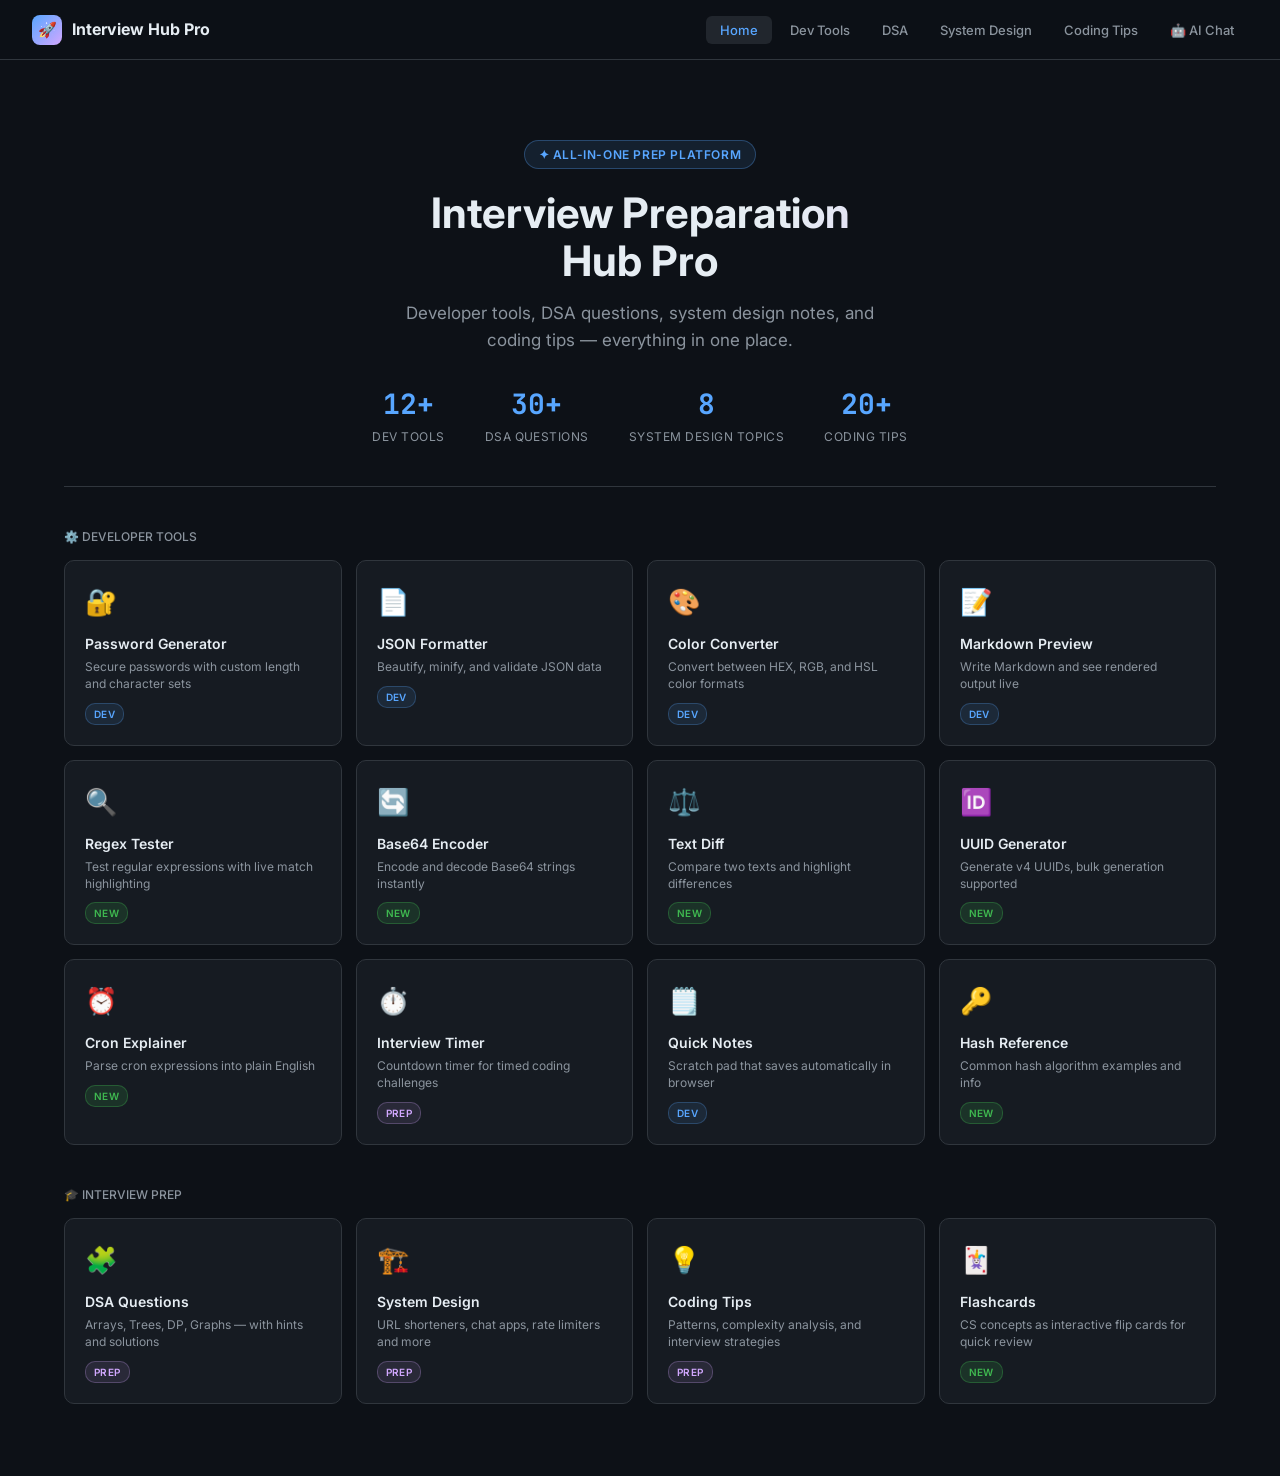
==== commit 04b95641: "Implement AI Chat section for interview coaching Added AI Chat section with interactive features for" ====
--- a/index.html
+++ b/index.html
@@ -502,6 +502,7 @@
     <button class="header-tab" onclick="switchTab('dsa', this)">DSA</button>
     <button class="header-tab" onclick="switchTab('sysdesign', this)">System Design</button>
     <button class="header-tab" onclick="switchTab('tips', this)">Coding Tips</button>
+   <button class="header-tab" onclick="switchTab('aichat', this)">🤖 AI Chat</button>
   </div>
 </header>
 
@@ -621,6 +622,60 @@
         <div class="tool-name">Flashcards</div>
         <div class="tool-desc">CS concepts as interactive flip cards for quick review</div>
         <span class="tool-tag tag-new">New</span>
+      </div>
+    </div>
+  </div>
+</div>
+ <!-- ══════════════════════════════ AI CHAT ══════════════════════════════ -->
+<div id="aichat" class="section">
+  <div class="container">
+    <div style="display:flex;gap:20px;align-items:flex-start;flex-wrap:wrap">
+      <!-- Sidebar -->
+      <div style="width:180px;flex-shrink:0;display:flex;flex-direction:column;gap:6px">
+        <div class="label" style="margin-bottom:4px">Topic</div>
+        <button class="cat-tab active" onclick="aiSetTopic('General',this)">🎯 General</button>
+        <button class="cat-tab" onclick="aiSetTopic('JavaScript',this)">⚡ JavaScript</button>
+        <button class="cat-tab" onclick="aiSetTopic('Python',this)">🐍 Python</button>
+        <button class="cat-tab" onclick="aiSetTopic('React',this)">⚛️ React</button>
+        <button class="cat-tab" onclick="aiSetTopic('System Design',this)">🏗️ System Design</button>
+        <button class="cat-tab" onclick="aiSetTopic('DSA',this)">📊 DSA</button>
+        <button class="cat-tab" onclick="aiSetTopic('SQL',this)">🗄️ SQL</button>
+        <button class="cat-tab" onclick="aiSetTopic('Behavioral',this)">🤝 Behavioral</button>
+      </div>
+      <!-- Chat -->
+      <div style="flex:1;min-width:280px;background:var(--surface);border:1px solid var(--border);border-radius:var(--radius);overflow:hidden;display:flex;flex-direction:column">
+        <div style="background:var(--surface2);padding:12px 18px;border-bottom:1px solid var(--border);display:flex;align-items:center;justify-content:space-between">
+          <div style="display:flex;align-items:center;gap:10px">
+            <div style="width:34px;height:34px;border-radius:50%;background:linear-gradient(135deg,var(--accent),var(--accent4));display:flex;align-items:center;justify-content:center;font-size:16px">🤖</div>
+            <div>
+              <div style="font-weight:600;font-size:14px">Interview Coach</div>
+              <div style="font-size:11px;color:var(--text-muted)"><span style="display:inline-block;width:7px;height:7px;background:var(--accent2);border-radius:50%;margin-right:4px"></span>Ready</div>
+            </div>
+          </div>
+          <button class="btn secondary" style="padding:5px 12px;font-size:11px" onclick="aiClear()">Clear</button>
+        </div>
+        <div id="ai-messages" style="flex:1;overflow-y:auto;padding:18px;display:flex;flex-direction:column;gap:14px;min-height:340px;max-height:420px;scroll-behavior:smooth">
+          <div style="display:flex;gap:10px">
+            <div style="width:30px;height:30px;border-radius:50%;background:linear-gradient(135deg,var(--accent),var(--accent4));display:flex;align-items:center;justify-content:center;font-size:14px;flex-shrink:0">🤖</div>
+            <div style="background:var(--surface2);border:1px solid var(--border);border-radius:10px;border-top-left-radius:3px;padding:11px 14px;font-size:13px;line-height:1.65;max-width:80%">
+              👋 Hi! I'm your <strong>AI Interview Coach</strong>.<br><br>Pick a topic, then ask me anything:<br>
+              • Ask me to quiz you on a topic<br>
+              • Get feedback on your answers<br>
+              • Start a mock interview session<br>
+              • Explain any concept with examples
+            </div>
+          </div>
+        </div>
+        <div style="padding:8px 14px;border-top:1px solid var(--border);display:flex;gap:6px;flex-wrap:wrap">
+          <button class="btn secondary" style="padding:4px 10px;font-size:11px;border-radius:14px" onclick="aiQuick('Ask me a random interview question on my selected topic.')">🎲 Random Q</button>
+          <button class="btn secondary" style="padding:4px 10px;font-size:11px;border-radius:14px" onclick="aiQuick('Start a 5-question mock interview on my selected topic.')">📋 Mock Interview</button>
+          <button class="btn secondary" style="padding:4px 10px;font-size:11px;border-radius:14px" onclick="aiQuick('What are the top 5 most asked interview questions for my selected topic?')">🔥 Top Questions</button>
+          <button class="btn secondary" style="padding:4px 10px;font-size:11px;border-radius:14px" onclick="aiQuick('Give me one powerful interview tip.')">💡 Tip</button>
+        </div>
+        <div style="padding:12px 14px;border-top:1px solid var(--border);display:flex;gap:8px;background:var(--surface2)">
+          <textarea id="ai-input" rows="1" placeholder="Ask a question or type your answer…" style="flex:1;resize:none;min-height:40px;max-height:100px;font-family:var(--sans);font-size:13px;border-radius:8px;padding:9px 12px" onkeydown="if(event.key==='Enter'&&!event.shiftKey){event.preventDefault();aiSend()}" oninput="this.style.height='auto';this.style.height=Math.min(this.scrollHeight,100)+'px'"></textarea>
+          <button class="btn" id="ai-send-btn" onclick="aiSend()" style="width:40px;height:40px;padding:0;display:flex;align-items:center;justify-content:center;font-size:16px;flex-shrink:0">➤</button>
+        </div>
       </div>
     </div>
   </div>
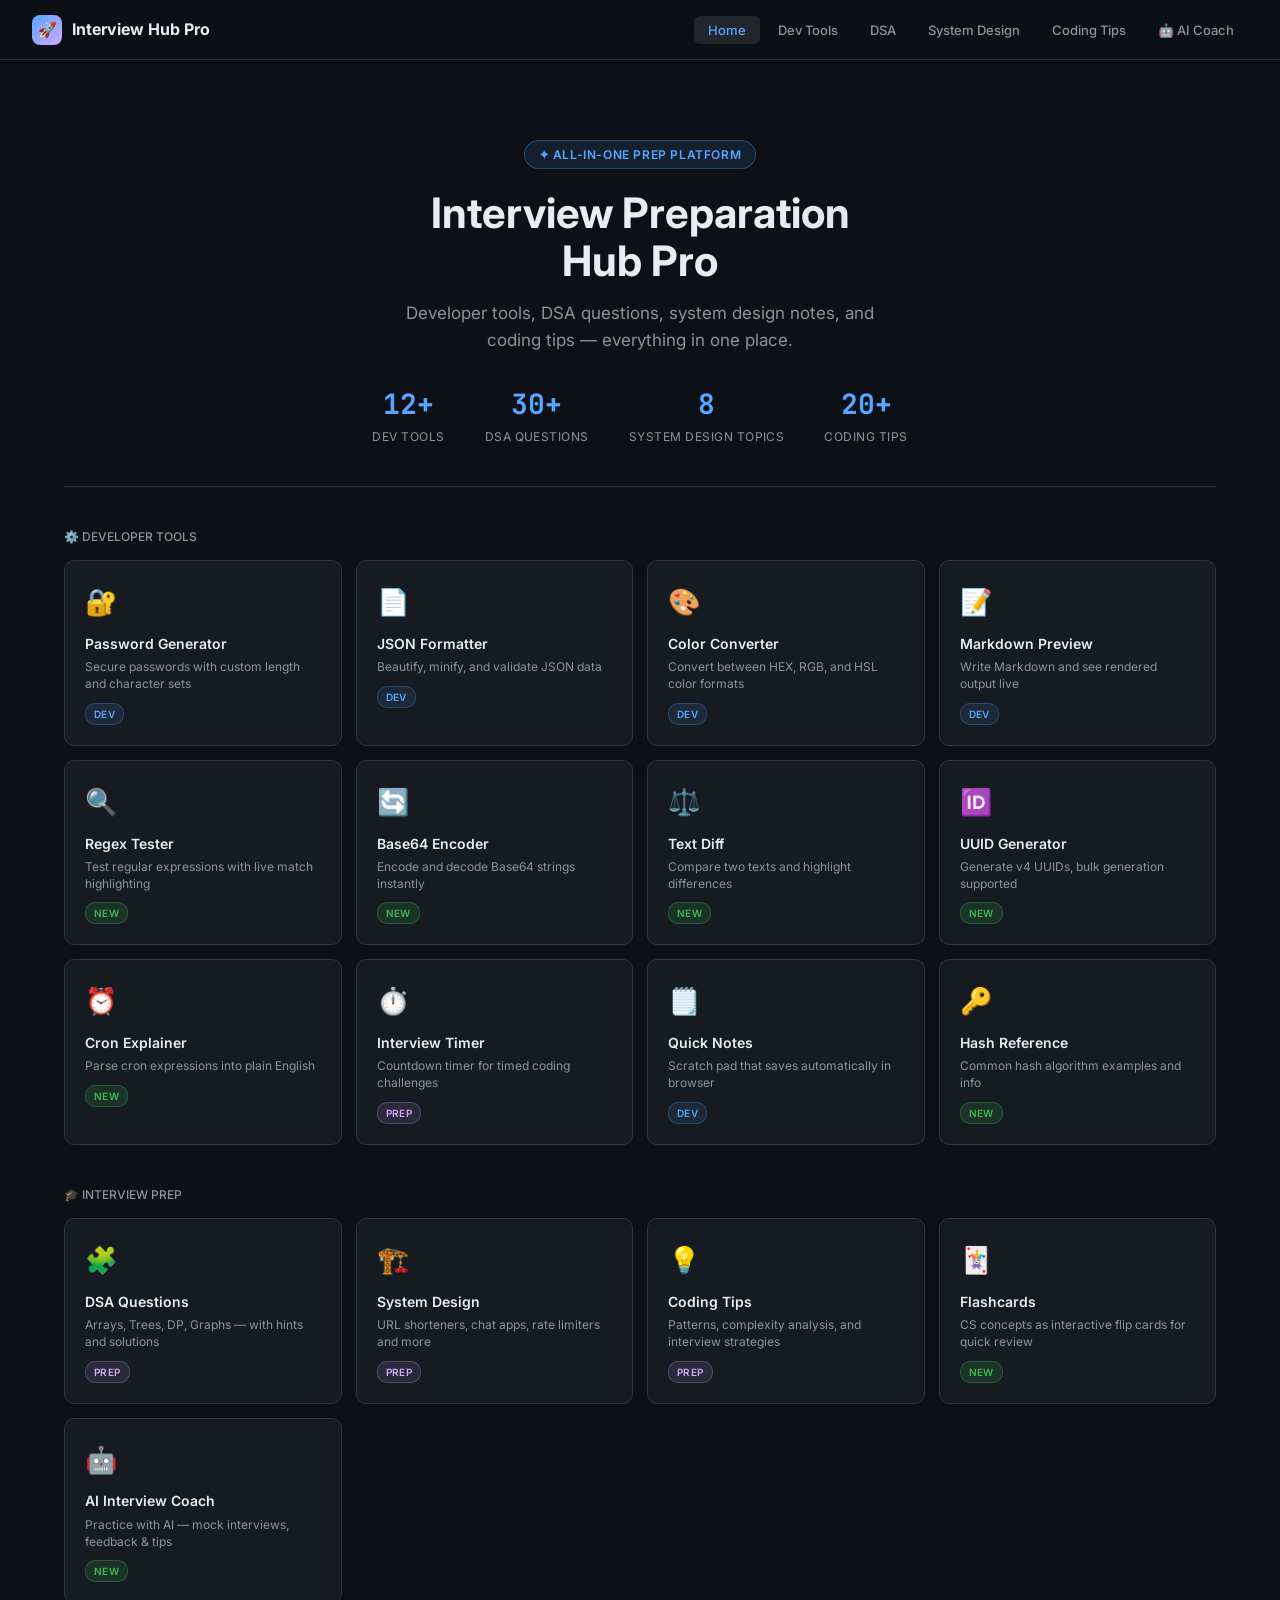
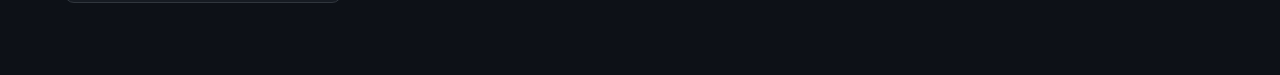
==== commit a24294b3: "Update index.html" ====
--- a/index.html
+++ b/index.html
@@ -1,4 +1,3 @@
-
 <html lang="en">
 <head>
 <meta charset="UTF-8">
@@ -26,15 +25,8 @@
     --sans: 'Inter', sans-serif;
   }
 
-  body {
-    font-family: var(--sans);
-    background: var(--bg);
-    color: var(--text);
-    min-height: 100vh;
-    line-height: 1.6;
-  }
-
-  /* ── Header ── */
+  body { font-family: var(--sans); background: var(--bg); color: var(--text); min-height: 100vh; line-height: 1.6; }
+
   header {
     border-bottom: 1px solid var(--border);
     padding: 0 32px;
@@ -48,223 +40,58 @@
     backdrop-filter: blur(8px);
     z-index: 100;
   }
-  .logo {
-    display: flex;
-    align-items: center;
-    gap: 10px;
-    font-weight: 700;
-    font-size: 16px;
-    color: var(--text);
-    text-decoration: none;
-  }
-  .logo-icon {
-    width: 30px; height: 30px;
-    background: linear-gradient(135deg, var(--accent), var(--accent4));
-    border-radius: 8px;
-    display: flex; align-items: center; justify-content: center;
-    font-size: 15px;
-  }
-  .header-tabs {
-    display: flex;
-    gap: 4px;
-  }
-  .header-tab {
-    background: none;
-    border: none;
-    color: var(--text-muted);
-    padding: 6px 14px;
-    border-radius: 6px;
-    cursor: pointer;
-    font-size: 13px;
-    font-family: var(--sans);
-    font-weight: 500;
-    transition: all 0.15s;
-  }
+  .logo { display: flex; align-items: center; gap: 10px; font-weight: 700; font-size: 16px; color: var(--text); text-decoration: none; }
+  .logo-icon { width: 30px; height: 30px; background: linear-gradient(135deg, var(--accent), var(--accent4)); border-radius: 8px; display: flex; align-items: center; justify-content: center; font-size: 15px; }
+  .header-tabs { display: flex; gap: 4px; flex-wrap: wrap; }
+  .header-tab { background: none; border: none; color: var(--text-muted); padding: 6px 14px; border-radius: 6px; cursor: pointer; font-size: 13px; font-family: var(--sans); font-weight: 500; transition: all 0.15s; }
   .header-tab:hover { background: var(--surface2); color: var(--text); }
   .header-tab.active { background: var(--surface2); color: var(--accent); }
 
-  /* ── Layout ── */
-  .container {
-    max-width: 1200px;
-    margin: 0 auto;
-    padding: 32px 24px;
-  }
-
-  /* ── Section visibility ── */
+  .container { max-width: 1200px; margin: 0 auto; padding: 32px 24px; }
   .section { display: none; }
   .section.active { display: block; }
 
-  /* ── Hero ── */
-  .hero {
-    text-align: center;
-    padding: 48px 0 40px;
-    border-bottom: 1px solid var(--border);
-    margin-bottom: 40px;
-  }
-  .hero-badge {
-    display: inline-flex;
-    align-items: center;
-    gap: 6px;
-    background: rgba(88,166,255,0.1);
-    border: 1px solid rgba(88,166,255,0.3);
-    color: var(--accent);
-    border-radius: 20px;
-    padding: 4px 14px;
-    font-size: 12px;
-    font-weight: 600;
-    letter-spacing: 0.05em;
-    text-transform: uppercase;
-    margin-bottom: 20px;
-  }
-  .hero h1 {
-    font-size: 42px;
-    font-weight: 700;
-    line-height: 1.15;
-    margin-bottom: 14px;
-    background: linear-gradient(135deg, var(--text) 60%, var(--accent4));
-    -webkit-background-clip: text;
-    -webkit-text-fill-color: transparent;
-    background-clip: text;
-  }
-  .hero p {
-    color: var(--text-muted);
-    font-size: 17px;
-    max-width: 500px;
-    margin: 0 auto 28px;
-  }
-  .hero-stats {
-    display: flex;
-    justify-content: center;
-    gap: 40px;
-    flex-wrap: wrap;
-  }
+  .hero { text-align: center; padding: 48px 0 40px; border-bottom: 1px solid var(--border); margin-bottom: 40px; }
+  .hero-badge { display: inline-flex; align-items: center; gap: 6px; background: rgba(88,166,255,0.1); border: 1px solid rgba(88,166,255,0.3); color: var(--accent); border-radius: 20px; padding: 4px 14px; font-size: 12px; font-weight: 600; letter-spacing: 0.05em; text-transform: uppercase; margin-bottom: 20px; }
+  .hero h1 { font-size: 42px; font-weight: 700; line-height: 1.15; margin-bottom: 14px; background: linear-gradient(135deg, var(--text) 60%, var(--accent4)); -webkit-background-clip: text; -webkit-text-fill-color: transparent; background-clip: text; }
+  .hero p { color: var(--text-muted); font-size: 17px; max-width: 500px; margin: 0 auto 28px; }
+  .hero-stats { display: flex; justify-content: center; gap: 40px; flex-wrap: wrap; }
   .stat { text-align: center; }
   .stat-num { font-size: 28px; font-weight: 700; color: var(--accent); font-family: var(--mono); }
   .stat-label { font-size: 12px; color: var(--text-muted); text-transform: uppercase; letter-spacing: 0.04em; }
 
-  /* ── Grid ── */
-  .tools-grid {
-    display: grid;
-    grid-template-columns: repeat(auto-fill, minmax(220px, 1fr));
-    gap: 14px;
-    margin-bottom: 40px;
-  }
-  .tool-card {
-    background: var(--surface);
-    border: 1px solid var(--border);
-    border-radius: var(--radius);
-    padding: 20px;
-    cursor: pointer;
-    transition: all 0.15s;
-    text-align: left;
-  }
-  .tool-card:hover {
-    border-color: var(--accent);
-    background: var(--surface2);
-    transform: translateY(-2px);
-  }
+  .tools-grid { display: grid; grid-template-columns: repeat(auto-fill, minmax(220px, 1fr)); gap: 14px; margin-bottom: 40px; }
+  .tool-card { background: var(--surface); border: 1px solid var(--border); border-radius: var(--radius); padding: 20px; cursor: pointer; transition: all 0.15s; text-align: left; }
+  .tool-card:hover { border-color: var(--accent); background: var(--surface2); transform: translateY(-2px); }
   .tool-icon { font-size: 26px; margin-bottom: 10px; display: block; }
   .tool-name { font-weight: 600; font-size: 14px; margin-bottom: 4px; }
   .tool-desc { font-size: 12px; color: var(--text-muted); line-height: 1.4; }
-  .tool-tag {
-    display: inline-block;
-    margin-top: 10px;
-    font-size: 10px;
-    padding: 2px 8px;
-    border-radius: 10px;
-    font-weight: 600;
-    text-transform: uppercase;
-    letter-spacing: 0.04em;
-  }
+  .tool-tag { display: inline-block; margin-top: 10px; font-size: 10px; padding: 2px 8px; border-radius: 10px; font-weight: 600; text-transform: uppercase; letter-spacing: 0.04em; }
   .tag-new { background: rgba(63,185,80,0.15); color: var(--accent2); border: 1px solid rgba(63,185,80,0.3); }
   .tag-dev { background: rgba(88,166,255,0.1); color: var(--accent); border: 1px solid rgba(88,166,255,0.25); }
   .tag-prep { background: rgba(210,168,255,0.1); color: var(--accent4); border: 1px solid rgba(210,168,255,0.25); }
 
-  /* ── Section headers ── */
-  .section-hdr {
-    display: flex;
-    align-items: center;
-    gap: 10px;
-    margin-bottom: 20px;
-    padding-bottom: 14px;
-    border-bottom: 1px solid var(--border);
-  }
+  .section-hdr { display: flex; align-items: center; gap: 10px; margin-bottom: 20px; padding-bottom: 14px; border-bottom: 1px solid var(--border); }
   .section-hdr h2 { font-size: 18px; font-weight: 600; }
-  .section-hdr .back-btn {
-    margin-left: auto;
-    background: var(--surface2);
-    border: 1px solid var(--border);
-    color: var(--text-muted);
-    padding: 5px 12px;
-    border-radius: 6px;
-    cursor: pointer;
-    font-size: 12px;
-    font-family: var(--sans);
-    transition: all 0.15s;
-  }
+  .section-hdr .back-btn { margin-left: auto; background: var(--surface2); border: 1px solid var(--border); color: var(--text-muted); padding: 5px 12px; border-radius: 6px; cursor: pointer; font-size: 12px; font-family: var(--sans); transition: all 0.15s; }
   .section-hdr .back-btn:hover { color: var(--text); border-color: var(--accent); }
 
-  /* ── Tool panels ── */
   .tool-panel { display: none; }
   .tool-panel.active { display: block; }
 
-  /* ── Inputs / textareas ── */
-  textarea, input[type=text], input[type=number], select {
-    width: 100%;
-    background: var(--surface2);
-    border: 1px solid var(--border);
-    color: var(--text);
-    font-family: var(--mono);
-    font-size: 13px;
-    border-radius: 8px;
-    padding: 12px 14px;
-    outline: none;
-    resize: vertical;
-    transition: border-color 0.15s;
-  }
+  textarea, input[type=text], input[type=number], select { width: 100%; background: var(--surface2); border: 1px solid var(--border); color: var(--text); font-family: var(--mono); font-size: 13px; border-radius: 8px; padding: 12px 14px; outline: none; resize: vertical; transition: border-color 0.15s; }
   textarea:focus, input:focus, select:focus { border-color: var(--accent); }
   select { resize: none; cursor: pointer; }
 
-  /* ── Buttons ── */
-  .btn {
-    background: var(--accent);
-    color: #0d1117;
-    border: none;
-    padding: 9px 20px;
-    border-radius: 8px;
-    font-weight: 600;
-    font-size: 13px;
-    font-family: var(--sans);
-    cursor: pointer;
-    transition: all 0.15s;
-    display: inline-flex;
-    align-items: center;
-    gap: 6px;
-  }
+  .btn { background: var(--accent); color: #0d1117; border: none; padding: 9px 20px; border-radius: 8px; font-weight: 600; font-size: 13px; font-family: var(--sans); cursor: pointer; transition: all 0.15s; display: inline-flex; align-items: center; gap: 6px; }
   .btn:hover { opacity: 0.85; }
-  .btn.secondary {
-    background: var(--surface2);
-    border: 1px solid var(--border);
-    color: var(--text);
-  }
+  .btn.secondary { background: var(--surface2); border: 1px solid var(--border); color: var(--text); }
   .btn.secondary:hover { border-color: var(--accent); color: var(--accent); }
   .btn.green { background: var(--accent2); }
   .btn.red { background: var(--accent3); }
   .btn.purple { background: var(--accent4); }
 
-  /* ── Output boxes ── */
-  .output-box {
-    background: var(--surface2);
-    border: 1px solid var(--border);
-    border-radius: 8px;
-    padding: 14px 16px;
-    font-family: var(--mono);
-    font-size: 13px;
-    min-height: 60px;
-    white-space: pre-wrap;
-    word-break: break-all;
-    color: var(--accent2);
-  }
+  .output-box { background: var(--surface2); border: 1px solid var(--border); border-radius: 8px; padding: 14px 16px; font-family: var(--mono); font-size: 13px; min-height: 60px; white-space: pre-wrap; word-break: break-all; color: var(--accent2); }
   .row { display: flex; gap: 10px; align-items: flex-start; flex-wrap: wrap; }
   .row > * { flex: 1; min-width: 120px; }
   .col { display: flex; flex-direction: column; gap: 10px; }
@@ -274,203 +101,59 @@
   .success-msg { color: var(--accent2); font-size: 12px; font-weight: 600; }
   .error-msg { color: var(--accent3); font-size: 12px; font-weight: 600; }
 
-  /* ── DSA / Interview Prep ── */
-  .category-tabs {
-    display: flex;
-    gap: 6px;
-    flex-wrap: wrap;
-    margin-bottom: 20px;
-  }
-  .cat-tab {
-    background: var(--surface);
-    border: 1px solid var(--border);
-    color: var(--text-muted);
-    padding: 6px 14px;
-    border-radius: 20px;
-    cursor: pointer;
-    font-size: 12px;
-    font-family: var(--sans);
-    font-weight: 500;
-    transition: all 0.15s;
-  }
+  .category-tabs { display: flex; gap: 6px; flex-wrap: wrap; margin-bottom: 20px; }
+  .cat-tab { background: var(--surface); border: 1px solid var(--border); color: var(--text-muted); padding: 6px 14px; border-radius: 20px; cursor: pointer; font-size: 12px; font-family: var(--sans); font-weight: 500; transition: all 0.15s; }
   .cat-tab:hover { color: var(--text); }
   .cat-tab.active { background: rgba(88,166,255,0.15); border-color: var(--accent); color: var(--accent); }
 
   .q-list { display: flex; flex-direction: column; gap: 10px; }
-  .q-card {
-    background: var(--surface);
-    border: 1px solid var(--border);
-    border-radius: var(--radius);
-    overflow: hidden;
-  }
-  .q-header {
-    display: flex;
-    align-items: center;
-    padding: 14px 18px;
-    cursor: pointer;
-    gap: 12px;
-    transition: background 0.1s;
-  }
+  .q-card { background: var(--surface); border: 1px solid var(--border); border-radius: var(--radius); overflow: hidden; }
+  .q-header { display: flex; align-items: center; padding: 14px 18px; cursor: pointer; gap: 12px; transition: background 0.1s; }
   .q-header:hover { background: var(--surface2); }
-  .q-diff {
-    font-size: 10px;
-    font-weight: 700;
-    padding: 3px 8px;
-    border-radius: 4px;
-    text-transform: uppercase;
-    letter-spacing: 0.04em;
-    flex-shrink: 0;
-  }
+  .q-diff { font-size: 10px; font-weight: 700; padding: 3px 8px; border-radius: 4px; text-transform: uppercase; letter-spacing: 0.04em; flex-shrink: 0; }
   .easy { background: rgba(63,185,80,0.15); color: var(--accent2); }
   .medium { background: rgba(255,166,87,0.15); color: var(--accent5); }
   .hard { background: rgba(247,129,102,0.15); color: var(--accent3); }
   .q-title { font-size: 14px; font-weight: 500; flex: 1; }
   .q-arrow { color: var(--text-muted); font-size: 12px; transition: transform 0.2s; }
   .q-card.open .q-arrow { transform: rotate(90deg); }
-  .q-body {
-    display: none;
-    padding: 0 18px 18px;
-    border-top: 1px solid var(--border);
-  }
+  .q-body { display: none; padding: 0 18px 18px; border-top: 1px solid var(--border); }
   .q-card.open .q-body { display: block; }
   .q-body p { font-size: 13px; color: var(--text-muted); margin-top: 12px; margin-bottom: 10px; line-height: 1.65; }
-  .q-body code, .code-block {
-    display: block;
-    background: var(--bg);
-    border: 1px solid var(--border);
-    border-radius: 8px;
-    padding: 14px 16px;
-    font-family: var(--mono);
-    font-size: 12px;
-    color: var(--accent2);
-    overflow-x: auto;
-    white-space: pre;
-    margin-top: 10px;
-    line-height: 1.7;
-  }
+  .q-body code, .code-block { display: block; background: var(--bg); border: 1px solid var(--border); border-radius: 8px; padding: 14px 16px; font-family: var(--mono); font-size: 12px; color: var(--accent2); overflow-x: auto; white-space: pre; margin-top: 10px; line-height: 1.7; }
   .q-meta { display: flex; gap: 8px; flex-wrap: wrap; margin-top: 12px; }
-  .q-tag {
-    font-size: 10px;
-    background: var(--surface2);
-    border: 1px solid var(--border);
-    color: var(--text-muted);
-    padding: 2px 8px;
-    border-radius: 10px;
-  }
-
-  /* ── System Design cards ── */
-  .design-card {
-    background: var(--surface);
-    border: 1px solid var(--border);
-    border-radius: var(--radius);
-    padding: 22px;
-    margin-bottom: 14px;
-  }
+  .q-tag { font-size: 10px; background: var(--surface2); border: 1px solid var(--border); color: var(--text-muted); padding: 2px 8px; border-radius: 10px; }
+
+  .design-card { background: var(--surface); border: 1px solid var(--border); border-radius: var(--radius); padding: 22px; margin-bottom: 14px; }
   .design-card h3 { font-size: 15px; font-weight: 600; margin-bottom: 10px; color: var(--accent4); }
   .design-card p { font-size: 13px; color: var(--text-muted); line-height: 1.65; margin-bottom: 10px; }
   .design-card ul { padding-left: 18px; }
   .design-card li { font-size: 13px; color: var(--text-muted); margin-bottom: 5px; line-height: 1.5; }
   .design-card li strong { color: var(--text); }
-  .design-pillars {
-    display: grid;
-    grid-template-columns: repeat(auto-fill, minmax(180px, 1fr));
-    gap: 10px;
-    margin-top: 10px;
-  }
-  .pillar {
-    background: var(--surface2);
-    border: 1px solid var(--border);
-    border-radius: 8px;
-    padding: 14px;
-    font-size: 12px;
-    color: var(--text-muted);
-  }
+  .design-pillars { display: grid; grid-template-columns: repeat(auto-fill, minmax(180px, 1fr)); gap: 10px; margin-top: 10px; }
+  .pillar { background: var(--surface2); border: 1px solid var(--border); border-radius: 8px; padding: 14px; font-size: 12px; color: var(--text-muted); }
   .pillar strong { display: block; color: var(--accent); font-size: 13px; margin-bottom: 4px; }
 
-  /* ── Coding Tips ── */
-  .tip-grid {
-    display: grid;
-    grid-template-columns: repeat(auto-fill, minmax(280px, 1fr));
-    gap: 14px;
-  }
-  .tip-card {
-    background: var(--surface);
-    border: 1px solid var(--border);
-    border-radius: var(--radius);
-    padding: 20px;
-  }
-  .tip-card .tip-num {
-    font-family: var(--mono);
-    font-size: 11px;
-    color: var(--accent);
-    font-weight: 600;
-    margin-bottom: 8px;
-  }
+  .tip-grid { display: grid; grid-template-columns: repeat(auto-fill, minmax(280px, 1fr)); gap: 14px; }
+  .tip-card { background: var(--surface); border: 1px solid var(--border); border-radius: var(--radius); padding: 20px; }
+  .tip-card .tip-num { font-family: var(--mono); font-size: 11px; color: var(--accent); font-weight: 600; margin-bottom: 8px; }
   .tip-card h3 { font-size: 14px; font-weight: 600; margin-bottom: 8px; }
   .tip-card p { font-size: 12px; color: var(--text-muted); line-height: 1.6; }
 
-  /* ── Color Palette tool ── */
   .swatch-grid { display: flex; flex-wrap: wrap; gap: 10px; margin-top: 10px; }
-  .swatch {
-    width: 80px; height: 70px;
-    border-radius: 8px;
-    display: flex;
-    align-items: flex-end;
-    padding: 5px;
-    font-family: var(--mono);
-    font-size: 9px;
-    color: rgba(255,255,255,0.8);
-    border: 1px solid rgba(255,255,255,0.1);
-    cursor: pointer;
-    position: relative;
-    font-weight: 600;
-  }
-
-  /* ── Regex tester ── */
-  .match-highlight { background: rgba(88,166,255,0.3); border-radius: 2px; }
+  .swatch { width: 80px; height: 70px; border-radius: 8px; display: flex; align-items: flex-end; padding: 5px; font-family: var(--mono); font-size: 9px; color: rgba(255,255,255,0.8); border: 1px solid rgba(255,255,255,0.1); cursor: pointer; position: relative; font-weight: 600; }
+
   #regex-output { word-break: break-word; white-space: pre-wrap; font-size: 13px; line-height: 1.7; }
 
-  /* ── Timer ── */
-  .timer-display {
-    font-family: var(--mono);
-    font-size: 64px;
-    font-weight: 600;
-    color: var(--accent);
-    text-align: center;
-    letter-spacing: 3px;
-    padding: 30px 0;
-  }
-
-  /* ── Hash tool ── */
-  .hash-row { display: grid; grid-template-columns: 80px 1fr; gap: 10px; align-items: center; margin-bottom: 8px; }
-  .hash-name { font-size: 12px; color: var(--text-muted); font-weight: 600; }
-
-  /* ── Progress bar ── */
+  .timer-display { font-family: var(--mono); font-size: 64px; font-weight: 600; color: var(--accent); text-align: center; letter-spacing: 3px; padding: 30px 0; }
+
   .progress-bar-wrap { background: var(--surface2); border-radius: 4px; height: 6px; overflow: hidden; }
   .progress-bar-fill { height: 100%; background: var(--accent); border-radius: 4px; transition: width 0.3s; }
 
-  /* ── Flashcard ── */
   .flashcard-container { perspective: 1000px; margin: 20px auto; max-width: 500px; }
-  .flashcard {
-    width: 100%; height: 220px;
-    position: relative;
-    transform-style: preserve-3d;
-    transition: transform 0.5s ease;
-    cursor: pointer;
-  }
+  .flashcard { width: 100%; height: 220px; position: relative; transform-style: preserve-3d; transition: transform 0.5s ease; cursor: pointer; }
   .flashcard.flipped { transform: rotateY(180deg); }
-  .fc-face {
-    position: absolute; inset: 0;
-    backface-visibility: hidden;
-    border-radius: var(--radius);
-    border: 1px solid var(--border);
-    display: flex;
-    flex-direction: column;
-    align-items: center;
-    justify-content: center;
-    padding: 24px;
-    text-align: center;
-  }
+  .fc-face { position: absolute; inset: 0; backface-visibility: hidden; border-radius: var(--radius); border: 1px solid var(--border); display: flex; flex-direction: column; align-items: center; justify-content: center; padding: 24px; text-align: center; }
   .fc-front { background: var(--surface); }
   .fc-back { background: var(--surface2); transform: rotateY(180deg); }
   .fc-label { font-size: 10px; text-transform: uppercase; letter-spacing: 0.08em; color: var(--text-muted); margin-bottom: 12px; }
@@ -479,13 +162,43 @@
   .fc-nav { display: flex; align-items: center; justify-content: center; gap: 16px; margin-top: 16px; }
   .fc-counter { font-size: 12px; color: var(--text-muted); font-family: var(--mono); }
 
-  /* responsive */
+  /* ── AI Chat styles ── */
+  .ai-chat-wrap { display: flex; gap: 20px; align-items: flex-start; flex-wrap: wrap; }
+  .ai-sidebar { width: 180px; flex-shrink: 0; display: flex; flex-direction: column; gap: 6px; }
+  .ai-chat-box { flex: 1; min-width: 280px; background: var(--surface); border: 1px solid var(--border); border-radius: var(--radius); overflow: hidden; display: flex; flex-direction: column; }
+  .ai-chat-header { background: var(--surface2); padding: 12px 18px; border-bottom: 1px solid var(--border); display: flex; align-items: center; justify-content: space-between; }
+  .ai-bot-avatar { width: 34px; height: 34px; border-radius: 50%; background: linear-gradient(135deg, var(--accent), var(--accent4)); display: flex; align-items: center; justify-content: center; font-size: 16px; }
+  #ai-messages { flex: 1; overflow-y: auto; padding: 18px; display: flex; flex-direction: column; gap: 14px; min-height: 340px; max-height: 420px; scroll-behavior: smooth; }
+  #ai-messages::-webkit-scrollbar { width: 4px; }
+  #ai-messages::-webkit-scrollbar-thumb { background: var(--border); border-radius: 4px; }
+  .ai-msg { display: flex; gap: 10px; animation: fadeInMsg 0.3s ease; }
+  .ai-msg.user { flex-direction: row-reverse; }
+  .ai-avatar { width: 30px; height: 30px; border-radius: 50%; display: flex; align-items: center; justify-content: center; font-size: 14px; flex-shrink: 0; margin-top: 2px; }
+  .ai-avatar.bot { background: linear-gradient(135deg, var(--accent), var(--accent4)); }
+  .ai-avatar.user { background: linear-gradient(135deg, var(--accent5), var(--accent3)); }
+  .ai-bubble { background: var(--surface2); border: 1px solid var(--border); border-radius: 10px; padding: 11px 14px; font-size: 13px; line-height: 1.65; max-width: 80%; }
+  .ai-msg.bot .ai-bubble { border-top-left-radius: 3px; }
+  .ai-msg.user .ai-bubble { border-top-right-radius: 3px; background: rgba(88,166,255,0.1); }
+  .ai-quick-bar { padding: 8px 14px; border-top: 1px solid var(--border); display: flex; gap: 6px; flex-wrap: wrap; }
+  .ai-input-bar { padding: 12px 14px; border-top: 1px solid var(--border); display: flex; gap: 8px; background: var(--surface2); }
+  #ai-input { flex: 1; resize: none; min-height: 40px; max-height: 100px; font-family: var(--sans); font-size: 13px; border-radius: 8px; padding: 9px 12px; }
+  #ai-send-btn { width: 40px; height: 40px; padding: 0; display: flex; align-items: center; justify-content: center; font-size: 16px; flex-shrink: 0; border-radius: 8px; }
+  #ai-send-btn:disabled { opacity: 0.4; cursor: not-allowed; }
+  .typing-dots { display: flex; gap: 4px; padding: 4px 0; }
+  .typing-dots span { width: 7px; height: 7px; border-radius: 50%; background: var(--accent); display: block; animation: bounce 1.2s infinite; }
+  .typing-dots span:nth-child(2) { animation-delay: 0.2s; }
+  .typing-dots span:nth-child(3) { animation-delay: 0.4s; }
+
+  @keyframes fadeInMsg { from { opacity:0; transform:translateY(6px); } to { opacity:1; transform:translateY(0); } }
+  @keyframes bounce { 0%,80%,100%{transform:translateY(0)} 40%{transform:translateY(-5px)} }
+
   @media (max-width: 640px) {
     header { padding: 0 16px; }
     .hero h1 { font-size: 28px; }
     .container { padding: 20px 16px; }
     .tools-grid { grid-template-columns: repeat(auto-fill, minmax(160px, 1fr)); }
     .timer-display { font-size: 40px; }
+    .ai-sidebar { width: 100%; flex-direction: row; flex-wrap: wrap; }
   }
 </style>
 </head>
@@ -502,11 +215,11 @@
     <button class="header-tab" onclick="switchTab('dsa', this)">DSA</button>
     <button class="header-tab" onclick="switchTab('sysdesign', this)">System Design</button>
     <button class="header-tab" onclick="switchTab('tips', this)">Coding Tips</button>
-   <button class="header-tab" onclick="switchTab('aichat', this)">🤖 AI Chat</button>
+    <button class="header-tab" onclick="switchTab('aichat', this)">🤖 AI Coach</button>
   </div>
 </header>
 
-<!-- ══════════════════════════════ HOME ══════════════════════════════ -->
+<!-- HOME -->
 <div id="home" class="section active">
   <div class="container">
     <div class="hero">
@@ -520,118 +233,296 @@
         <div class="stat"><div class="stat-num">20+</div><div class="stat-label">Coding Tips</div></div>
       </div>
     </div>
-
     <p class="label" style="margin-bottom:14px">⚙️ DEVELOPER TOOLS</p>
     <div class="tools-grid">
-      <div class="tool-card" onclick="openTool('password')">
-        <span class="tool-icon">🔐</span>
-        <div class="tool-name">Password Generator</div>
-        <div class="tool-desc">Secure passwords with custom length and character sets</div>
-        <span class="tool-tag tag-dev">Dev</span>
-      </div>
-      <div class="tool-card" onclick="openTool('json')">
-        <span class="tool-icon">📄</span>
-        <div class="tool-name">JSON Formatter</div>
-        <div class="tool-desc">Beautify, minify, and validate JSON data</div>
-        <span class="tool-tag tag-dev">Dev</span>
-      </div>
-      <div class="tool-card" onclick="openTool('color')">
-        <span class="tool-icon">🎨</span>
-        <div class="tool-name">Color Converter</div>
-        <div class="tool-desc">Convert between HEX, RGB, and HSL color formats</div>
-        <span class="tool-tag tag-dev">Dev</span>
-      </div>
-      <div class="tool-card" onclick="openTool('markdown')">
-        <span class="tool-icon">📝</span>
-        <div class="tool-name">Markdown Preview</div>
-        <div class="tool-desc">Write Markdown and see rendered output live</div>
-        <span class="tool-tag tag-dev">Dev</span>
-      </div>
-      <div class="tool-card" onclick="openTool('regex')">
-        <span class="tool-icon">🔍</span>
-        <div class="tool-name">Regex Tester</div>
-        <div class="tool-desc">Test regular expressions with live match highlighting</div>
-        <span class="tool-tag tag-new">New</span>
-      </div>
-      <div class="tool-card" onclick="openTool('base64')">
-        <span class="tool-icon">🔄</span>
-        <div class="tool-name">Base64 Encoder</div>
-        <div class="tool-desc">Encode and decode Base64 strings instantly</div>
-        <span class="tool-tag tag-new">New</span>
-      </div>
-      <div class="tool-card" onclick="openTool('diff')">
-        <span class="tool-icon">⚖️</span>
-        <div class="tool-name">Text Diff</div>
-        <div class="tool-desc">Compare two texts and highlight differences</div>
-        <span class="tool-tag tag-new">New</span>
-      </div>
-      <div class="tool-card" onclick="openTool('uuid')">
-        <span class="tool-icon">🆔</span>
-        <div class="tool-name">UUID Generator</div>
-        <div class="tool-desc">Generate v4 UUIDs, bulk generation supported</div>
-        <span class="tool-tag tag-new">New</span>
-      </div>
-      <div class="tool-card" onclick="openTool('cron')">
-        <span class="tool-icon">⏰</span>
-        <div class="tool-name">Cron Explainer</div>
-        <div class="tool-desc">Parse cron expressions into plain English</div>
-        <span class="tool-tag tag-new">New</span>
-      </div>
-      <div class="tool-card" onclick="openTool('timer')">
-        <span class="tool-icon">⏱️</span>
-        <div class="tool-name">Interview Timer</div>
-        <div class="tool-desc">Countdown timer for timed coding challenges</div>
-        <span class="tool-tag tag-prep">Prep</span>
-      </div>
-      <div class="tool-card" onclick="openTool('notes')">
-        <span class="tool-icon">🗒️</span>
-        <div class="tool-name">Quick Notes</div>
-        <div class="tool-desc">Scratch pad that saves automatically in browser</div>
-        <span class="tool-tag tag-dev">Dev</span>
-      </div>
-      <div class="tool-card" onclick="openTool('hash')">
-        <span class="tool-icon">🔑</span>
-        <div class="tool-name">Hash Reference</div>
-        <div class="tool-desc">Common hash algorithm examples and info</div>
-        <span class="tool-tag tag-new">New</span>
-      </div>
-    </div>
-
+      <div class="tool-card" onclick="openTool('password')"><span class="tool-icon">🔐</span><div class="tool-name">Password Generator</div><div class="tool-desc">Secure passwords with custom length and character sets</div><span class="tool-tag tag-dev">Dev</span></div>
+      <div class="tool-card" onclick="openTool('json')"><span class="tool-icon">📄</span><div class="tool-name">JSON Formatter</div><div class="tool-desc">Beautify, minify, and validate JSON data</div><span class="tool-tag tag-dev">Dev</span></div>
+      <div class="tool-card" onclick="openTool('color')"><span class="tool-icon">🎨</span><div class="tool-name">Color Converter</div><div class="tool-desc">Convert between HEX, RGB, and HSL color formats</div><span class="tool-tag tag-dev">Dev</span></div>
+      <div class="tool-card" onclick="openTool('markdown')"><span class="tool-icon">📝</span><div class="tool-name">Markdown Preview</div><div class="tool-desc">Write Markdown and see rendered output live</div><span class="tool-tag tag-dev">Dev</span></div>
+      <div class="tool-card" onclick="openTool('regex')"><span class="tool-icon">🔍</span><div class="tool-name">Regex Tester</div><div class="tool-desc">Test regular expressions with live match highlighting</div><span class="tool-tag tag-new">New</span></div>
+      <div class="tool-card" onclick="openTool('base64')"><span class="tool-icon">🔄</span><div class="tool-name">Base64 Encoder</div><div class="tool-desc">Encode and decode Base64 strings instantly</div><span class="tool-tag tag-new">New</span></div>
+      <div class="tool-card" onclick="openTool('diff')"><span class="tool-icon">⚖️</span><div class="tool-name">Text Diff</div><div class="tool-desc">Compare two texts and highlight differences</div><span class="tool-tag tag-new">New</span></div>
+      <div class="tool-card" onclick="openTool('uuid')"><span class="tool-icon">🆔</span><div class="tool-name">UUID Generator</div><div class="tool-desc">Generate v4 UUIDs, bulk generation supported</div><span class="tool-tag tag-new">New</span></div>
+      <div class="tool-card" onclick="openTool('cron')"><span class="tool-icon">⏰</span><div class="tool-name">Cron Explainer</div><div class="tool-desc">Parse cron expressions into plain English</div><span class="tool-tag tag-new">New</span></div>
+      <div class="tool-card" onclick="openTool('timer')"><span class="tool-icon">⏱️</span><div class="tool-name">Interview Timer</div><div class="tool-desc">Countdown timer for timed coding challenges</div><span class="tool-tag tag-prep">Prep</span></div>
+      <div class="tool-card" onclick="openTool('notes')"><span class="tool-icon">🗒️</span><div class="tool-name">Quick Notes</div><div class="tool-desc">Scratch pad that saves automatically in browser</div><span class="tool-tag tag-dev">Dev</span></div>
+      <div class="tool-card" onclick="openTool('hash')"><span class="tool-icon">🔑</span><div class="tool-name">Hash Reference</div><div class="tool-desc">Common hash algorithm examples and info</div><span class="tool-tag tag-new">New</span></div>
+    </div>
     <p class="label" style="margin-bottom:14px">🎓 INTERVIEW PREP</p>
     <div class="tools-grid">
-      <div class="tool-card" onclick="switchTab('dsa', document.querySelectorAll('.header-tab')[2])">
-        <span class="tool-icon">🧩</span>
-        <div class="tool-name">DSA Questions</div>
-        <div class="tool-desc">Arrays, Trees, DP, Graphs — with hints and solutions</div>
-        <span class="tool-tag tag-prep">Prep</span>
-      </div>
-      <div class="tool-card" onclick="switchTab('sysdesign', document.querySelectorAll('.header-tab')[3])">
-        <span class="tool-icon">🏗️</span>
-        <div class="tool-name">System Design</div>
-        <div class="tool-desc">URL shorteners, chat apps, rate limiters and more</div>
-        <span class="tool-tag tag-prep">Prep</span>
-      </div>
-      <div class="tool-card" onclick="switchTab('tips', document.querySelectorAll('.header-tab')[4])">
-        <span class="tool-icon">💡</span>
-        <div class="tool-name">Coding Tips</div>
-        <div class="tool-desc">Patterns, complexity analysis, and interview strategies</div>
-        <span class="tool-tag tag-prep">Prep</span>
-      </div>
-      <div class="tool-card" onclick="openTool('flashcards')">
-        <span class="tool-icon">🃏</span>
-        <div class="tool-name">Flashcards</div>
-        <div class="tool-desc">CS concepts as interactive flip cards for quick review</div>
-        <span class="tool-tag tag-new">New</span>
-      </div>
+      <div class="tool-card" onclick="switchTab('dsa', document.querySelectorAll('.header-tab')[2])"><span class="tool-icon">🧩</span><div class="tool-name">DSA Questions</div><div class="tool-desc">Arrays, Trees, DP, Graphs — with hints and solutions</div><span class="tool-tag tag-prep">Prep</span></div>
+      <div class="tool-card" onclick="switchTab('sysdesign', document.querySelectorAll('.header-tab')[3])"><span class="tool-icon">🏗️</span><div class="tool-name">System Design</div><div class="tool-desc">URL shorteners, chat apps, rate limiters and more</div><span class="tool-tag tag-prep">Prep</span></div>
+      <div class="tool-card" onclick="switchTab('tips', document.querySelectorAll('.header-tab')[4])"><span class="tool-icon">💡</span><div class="tool-name">Coding Tips</div><div class="tool-desc">Patterns, complexity analysis, and interview strategies</div><span class="tool-tag tag-prep">Prep</span></div>
+      <div class="tool-card" onclick="openTool('flashcards')"><span class="tool-icon">🃏</span><div class="tool-name">Flashcards</div><div class="tool-desc">CS concepts as interactive flip cards for quick review</div><span class="tool-tag tag-new">New</span></div>
+      <div class="tool-card" onclick="switchTab('aichat', document.querySelectorAll('.header-tab')[5])"><span class="tool-icon">🤖</span><div class="tool-name">AI Interview Coach</div><div class="tool-desc">Practice with AI — mock interviews, feedback & tips</div><span class="tool-tag tag-new">New</span></div>
     </div>
   </div>
 </div>
- <!-- ══════════════════════════════ AI CHAT ══════════════════════════════ -->
+
+<!-- DEV TOOLS -->
+<div id="dev-tools" class="section">
+  <div class="container">
+    <div id="tool-password" class="tool-panel active">
+      <div class="section-hdr"><span>🔐</span><h2>Password Generator</h2><button class="back-btn" onclick="backToTools()">← Back</button></div>
+      <div class="col">
+        <div><div class="label">Length: <span id="pwd-len-display">16</span></div><input type="range" min="6" max="64" value="16" id="pwd-length" style="width:100%;accent-color:var(--accent)" oninput="document.getElementById('pwd-len-display').textContent=this.value;genPwd()"></div>
+        <div class="row">
+          <label style="display:flex;gap:8px;align-items:center;font-size:13px;cursor:pointer"><input type="checkbox" id="pwd-upper" checked onchange="genPwd()"> Uppercase (A-Z)</label>
+          <label style="display:flex;gap:8px;align-items:center;font-size:13px;cursor:pointer"><input type="checkbox" id="pwd-lower" checked onchange="genPwd()"> Lowercase (a-z)</label>
+          <label style="display:flex;gap:8px;align-items:center;font-size:13px;cursor:pointer"><input type="checkbox" id="pwd-num" checked onchange="genPwd()"> Numbers (0-9)</label>
+          <label style="display:flex;gap:8px;align-items:center;font-size:13px;cursor:pointer"><input type="checkbox" id="pwd-sym" onchange="genPwd()"> Symbols (!@#$)</label>
+        </div>
+        <div class="output-box" id="pwd-output" style="font-size:16px;letter-spacing:2px"></div>
+        <div class="row"><button class="btn" onclick="genPwd()">↺ Regenerate</button><button class="btn secondary" onclick="copyText('pwd-output')">Copy</button></div>
+        <div><div class="label">Strength</div><div class="progress-bar-wrap"><div class="progress-bar-fill" id="pwd-strength-bar" style="width:0%"></div></div><div style="font-size:11px;color:var(--text-muted);margin-top:4px" id="pwd-strength-label"></div></div>
+      </div>
+    </div>
+    <div id="tool-json" class="tool-panel">
+      <div class="section-hdr"><span>📄</span><h2>JSON Formatter</h2><button class="back-btn" onclick="backToTools()">← Back</button></div>
+      <div class="col">
+        <textarea id="json-input" rows="8" placeholder='{"name":"Mani","role":"developer","skills":["JS","Python"]}'></textarea>
+        <div class="row"><button class="btn" onclick="formatJSON()">✦ Beautify</button><button class="btn secondary" onclick="minifyJSON()">Minify</button><button class="btn secondary" onclick="validateJSON()">Validate</button><button class="btn secondary" onclick="copyText('json-output')">Copy</button></div>
+        <div class="output-box" id="json-output" style="min-height:140px"></div>
+        <div id="json-status"></div>
+      </div>
+    </div>
+    <div id="tool-color" class="tool-panel">
+      <div class="section-hdr"><span>🎨</span><h2>Color Converter</h2><button class="back-btn" onclick="backToTools()">← Back</button></div>
+      <div class="col">
+        <div class="row">
+          <div><div class="label">Pick a color</div><input type="color" id="color-picker" value="#58a6ff" oninput="convertColor()" style="width:100%;height:50px;border-radius:8px;border:1px solid var(--border);background:none;cursor:pointer;padding:4px"></div>
+          <div style="flex:3"><div class="label">HEX</div><input type="text" id="color-hex" value="#58a6ff" oninput="hexToAll()" placeholder="#58a6ff"></div>
+        </div>
+        <div class="row">
+          <div><div class="label">RGB</div><div class="output-box" id="color-rgb"></div></div>
+          <div><div class="label">HSL</div><div class="output-box" id="color-hsl"></div></div>
+          <div><div class="label">CSS var</div><div class="output-box" id="color-css"></div></div>
+        </div>
+        <div><div class="label" style="margin-bottom:8px">Preview</div><div id="color-preview" style="height:80px;border-radius:8px;border:1px solid var(--border);transition:background 0.2s"></div></div>
+        <div><div class="label" style="margin-bottom:8px">Common Palette</div><div class="swatch-grid" id="swatches"></div></div>
+      </div>
+    </div>
+    <div id="tool-markdown" class="tool-panel">
+      <div class="section-hdr"><span>📝</span><h2>Markdown Previewer</h2><button class="back-btn" onclick="backToTools()">← Back</button></div>
+      <div class="row" style="align-items:stretch">
+        <div class="col" style="flex:1"><div class="label">Markdown</div><textarea id="md-input" rows="18" placeholder="# Hello" oninput="renderMD()" style="min-height:320px;font-size:13px"># Welcome to Interview Hub Pro
+
+## Features
+- **DSA Questions** with solutions
+- *System Design* notes
+- Developer utilities
+
+## Code Example
+\`\`\`js
+function twoSum(nums, target) {
+  const map = {};
+  for (let i = 0; i < nums.length; i++) {
+    const comp = target - nums[i];
+    if (map[comp] !== undefined) return [map[comp], i];
+    map[nums[i]] = i;
+  }
+}
+\`\`\`
+
+> Practice consistently and you will get there!</textarea></div>
+        <div class="col" style="flex:1"><div class="label">Preview</div><div id="md-output" style="background:var(--surface2);border:1px solid var(--border);border-radius:8px;padding:16px;min-height:320px;font-size:14px;line-height:1.7;overflow-y:auto"></div></div>
+      </div>
+    </div>
+    <div id="tool-regex" class="tool-panel">
+      <div class="section-hdr"><span>🔍</span><h2>Regex Tester</h2><button class="back-btn" onclick="backToTools()">← Back</button></div>
+      <div class="col">
+        <div class="row"><div style="flex:3"><div class="label">Pattern</div><input type="text" id="regex-pattern" placeholder="e.g. \b\w+@\w+\.\w+\b" oninput="testRegex()" value="\b[A-Z]\w+"></div><div><div class="label">Flags</div><input type="text" id="regex-flags" placeholder="gim" value="g" style="width:80px" oninput="testRegex()"></div></div>
+        <div><div class="label">Test String</div><textarea id="regex-test" rows="5" oninput="testRegex()" placeholder="Paste text here...">Hello World, This Is A Regex Test String with Words and Numbers 123</textarea></div>
+        <div id="regex-info" class="info"></div>
+        <div class="label">Matches highlighted</div>
+        <div class="output-box" id="regex-output" style="min-height:80px"></div>
+      </div>
+    </div>
+    <div id="tool-base64" class="tool-panel">
+      <div class="section-hdr"><span>🔄</span><h2>Base64 Encoder / Decoder</h2><button class="back-btn" onclick="backToTools()">← Back</button></div>
+      <div class="col">
+        <textarea id="b64-input" rows="5" placeholder="Enter text or Base64 string..."></textarea>
+        <div class="row"><button class="btn" onclick="encodeB64()">Encode →</button><button class="btn secondary" onclick="decodeB64()">← Decode</button><button class="btn secondary" onclick="copyText('b64-output')">Copy</button></div>
+        <div class="output-box" id="b64-output" style="min-height:80px"></div>
+        <div id="b64-status"></div>
+      </div>
+    </div>
+    <div id="tool-diff" class="tool-panel">
+      <div class="section-hdr"><span>⚖️</span><h2>Text Diff Checker</h2><button class="back-btn" onclick="backToTools()">← Back</button></div>
+      <div class="row" style="align-items:flex-start">
+        <div class="col" style="flex:1"><div class="label">Original</div><textarea id="diff-a" rows="10" placeholder="Original text..." oninput="runDiff()">The quick brown fox jumps over the lazy dog.
+Hello world.
+This line is unchanged.</textarea></div>
+        <div class="col" style="flex:1"><div class="label">Modified</div><textarea id="diff-b" rows="10" placeholder="Modified text..." oninput="runDiff()">The quick red fox leaps over the lazy cat.
+Hello there.
+This line is unchanged.</textarea></div>
+      </div>
+      <div class="label mt">Differences</div>
+      <div id="diff-output" style="background:var(--surface2);border:1px solid var(--border);border-radius:8px;padding:14px;font-family:var(--mono);font-size:13px;min-height:80px;line-height:1.9"></div>
+    </div>
+    <div id="tool-uuid" class="tool-panel">
+      <div class="section-hdr"><span>🆔</span><h2>UUID Generator</h2><button class="back-btn" onclick="backToTools()">← Back</button></div>
+      <div class="col">
+        <div class="row"><div><div class="label">Count</div><input type="number" id="uuid-count" value="5" min="1" max="50" style="width:100px"></div><div style="display:flex;align-items:flex-end"><button class="btn" onclick="genUUIDs()">Generate</button></div></div>
+        <div class="output-box" id="uuid-output" style="min-height:120px"></div>
+        <button class="btn secondary" onclick="copyText('uuid-output')">Copy All</button>
+      </div>
+    </div>
+    <div id="tool-cron" class="tool-panel">
+      <div class="section-hdr"><span>⏰</span><h2>Cron Expression Explainer</h2><button class="back-btn" onclick="backToTools()">← Back</button></div>
+      <div class="col">
+        <div><div class="label">Cron Expression</div><input type="text" id="cron-input" value="0 9 * * 1-5" placeholder="* * * * *" oninput="explainCron()"></div>
+        <div class="info" id="cron-format">Format: &nbsp;<code style="color:var(--accent)">minute  hour  day  month  weekday</code></div>
+        <div class="output-box" id="cron-output" style="color:var(--accent4);font-family:var(--sans);font-size:14px"></div>
+        <div><div class="label" style="margin-bottom:10px">Common Examples</div>
+          <div style="display:flex;flex-direction:column;gap:6px">
+            <div class="row"><code style="font-family:var(--mono);font-size:12px;color:var(--accent);flex:1">* * * * *</code><span style="font-size:12px;color:var(--text-muted);flex:2">Every minute</span><button class="btn secondary" style="padding:4px 10px;font-size:11px" onclick="setCron('* * * * *')">Use</button></div>
+            <div class="row"><code style="font-family:var(--mono);font-size:12px;color:var(--accent);flex:1">0 * * * *</code><span style="font-size:12px;color:var(--text-muted);flex:2">Every hour</span><button class="btn secondary" style="padding:4px 10px;font-size:11px" onclick="setCron('0 * * * *')">Use</button></div>
+            <div class="row"><code style="font-family:var(--mono);font-size:12px;color:var(--accent);flex:1">0 0 * * *</code><span style="font-size:12px;color:var(--text-muted);flex:2">Every day at midnight</span><button class="btn secondary" style="padding:4px 10px;font-size:11px" onclick="setCron('0 0 * * *')">Use</button></div>
+            <div class="row"><code style="font-family:var(--mono);font-size:12px;color:var(--accent);flex:1">0 9 * * 1-5</code><span style="font-size:12px;color:var(--text-muted);flex:2">9 AM on weekdays</span><button class="btn secondary" style="padding:4px 10px;font-size:11px" onclick="setCron('0 9 * * 1-5')">Use</button></div>
+            <div class="row"><code style="font-family:var(--mono);font-size:12px;color:var(--accent);flex:1">0 0 1 * *</code><span style="font-size:12px;color:var(--text-muted);flex:2">First day of each month</span><button class="btn secondary" style="padding:4px 10px;font-size:11px" onclick="setCron('0 0 1 * *')">Use</button></div>
+          </div>
+        </div>
+      </div>
+    </div>
+    <div id="tool-timer" class="tool-panel">
+      <div class="section-hdr"><span>⏱️</span><h2>Interview Timer</h2><button class="back-btn" onclick="backToTools()">← Back</button></div>
+      <div class="col" style="align-items:center">
+        <div class="timer-display" id="timer-display">45:00</div>
+        <div class="row" style="flex-wrap:wrap;justify-content:center;gap:8px">
+          <button class="btn secondary" onclick="setTimer(15)">15 min</button>
+          <button class="btn secondary" onclick="setTimer(20)">20 min</button>
+          <button class="btn secondary" onclick="setTimer(30)">30 min</button>
+          <button class="btn secondary" onclick="setTimer(45)">45 min</button>
+          <button class="btn secondary" onclick="setTimer(60)">60 min</button>
+        </div>
+        <div class="row" style="justify-content:center">
+          <button class="btn green" id="timer-start-btn" onclick="startTimer()">▶ Start</button>
+          <button class="btn secondary" onclick="pauseTimer()">⏸ Pause</button>
+          <button class="btn red" onclick="resetTimer()">↺ Reset</button>
+        </div>
+        <div class="info" style="max-width:400px;text-align:center">Use this timer to simulate real interview conditions. 45 min is a typical LeetCode session.</div>
+      </div>
+    </div>
+    <div id="tool-notes" class="tool-panel">
+      <div class="section-hdr"><span>🗒️</span><h2>Quick Notes</h2><button class="back-btn" onclick="backToTools()">← Back</button></div>
+      <div class="col">
+        <textarea id="notes-area" rows="16" placeholder="Type your notes here — they save automatically..." oninput="saveNotes()" style="font-family:var(--sans);font-size:14px;min-height:320px"></textarea>
+        <div class="row"><div class="success-msg" id="notes-saved"></div><button class="btn secondary" style="margin-left:auto" onclick="clearNotes()">Clear</button></div>
+      </div>
+    </div>
+    <div id="tool-hash" class="tool-panel">
+      <div class="section-hdr"><span>🔑</span><h2>Hash Algorithm Reference</h2><button class="back-btn" onclick="backToTools()">← Back</button></div>
+      <div class="col">
+        <div class="info">Hash functions are one-way — they cannot be reversed. Use SHA-256 or better for security. MD5/SHA-1 are broken for cryptographic use.</div>
+        <table style="width:100%;border-collapse:collapse;font-size:13px">
+          <thead><tr style="border-bottom:1px solid var(--border)"><th style="text-align:left;padding:10px 8px;color:var(--text-muted);font-weight:500">Algorithm</th><th style="text-align:left;padding:10px 8px;color:var(--text-muted);font-weight:500">Output</th><th style="text-align:left;padding:10px 8px;color:var(--text-muted);font-weight:500">Status</th><th style="text-align:left;padding:10px 8px;color:var(--text-muted);font-weight:500">Use case</th></tr></thead>
+          <tbody>
+            <tr style="border-bottom:1px solid var(--border)"><td style="padding:10px 8px;font-family:var(--mono);color:var(--accent)">MD5</td><td style="padding:10px 8px">128 bit / 32 hex</td><td style="padding:10px 8px"><span style="color:var(--accent3)">Broken</span></td><td style="padding:10px 8px;color:var(--text-muted)">Checksums only</td></tr>
+            <tr style="border-bottom:1px solid var(--border)"><td style="padding:10px 8px;font-family:var(--mono);color:var(--accent)">SHA-1</td><td style="padding:10px 8px">160 bit / 40 hex</td><td style="padding:10px 8px"><span style="color:var(--accent3)">Broken</span></td><td style="padding:10px 8px;color:var(--text-muted)">Legacy only</td></tr>
+            <tr style="border-bottom:1px solid var(--border)"><td style="padding:10px 8px;font-family:var(--mono);color:var(--accent)">SHA-256</td><td style="padding:10px 8px">256 bit / 64 hex</td><td style="padding:10px 8px"><span style="color:var(--accent2)">✓ Secure</span></td><td style="padding:10px 8px;color:var(--text-muted)">Digital signatures, TLS</td></tr>
+            <tr style="border-bottom:1px solid var(--border)"><td style="padding:10px 8px;font-family:var(--mono);color:var(--accent)">SHA-512</td><td style="padding:10px 8px">512 bit / 128 hex</td><td style="padding:10px 8px"><span style="color:var(--accent2)">✓ Secure</span></td><td style="padding:10px 8px;color:var(--text-muted)">High-security data</td></tr>
+            <tr style="border-bottom:1px solid var(--border)"><td style="padding:10px 8px;font-family:var(--mono);color:var(--accent)">bcrypt</td><td style="padding:10px 8px">60 char</td><td style="padding:10px 8px"><span style="color:var(--accent2)">✓ Secure</span></td><td style="padding:10px 8px;color:var(--text-muted)">Password hashing</td></tr>
+            <tr><td style="padding:10px 8px;font-family:var(--mono);color:var(--accent)">Argon2</td><td style="padding:10px 8px">Variable</td><td style="padding:10px 8px"><span style="color:var(--accent2)">✓ Best</span></td><td style="padding:10px 8px;color:var(--text-muted)">Modern password hashing</td></tr>
+          </tbody>
+        </table>
+      </div>
+    </div>
+    <div id="tool-flashcards" class="tool-panel">
+      <div class="section-hdr"><span>🃏</span><h2>CS Flashcards</h2><button class="back-btn" onclick="backToTools()">← Back</button></div>
+      <div class="col" style="align-items:center">
+        <div class="info" style="text-align:center;max-width:400px">Click the card to flip. Use arrows to navigate.</div>
+        <div class="flashcard-container" style="width:100%;max-width:520px">
+          <div class="flashcard" id="flashcard" onclick="flipCard()">
+            <div class="fc-face fc-front"><div class="fc-label">Question</div><div class="fc-text" id="fc-question"></div></div>
+            <div class="fc-face fc-back"><div class="fc-label">Answer</div><div class="fc-text" id="fc-answer"></div><div class="fc-sub" id="fc-detail"></div></div>
+          </div>
+        </div>
+        <div class="fc-nav"><button class="btn secondary" onclick="fcPrev()">← Prev</button><div class="fc-counter"><span id="fc-current">1</span> / <span id="fc-total">1</span></div><button class="btn secondary" onclick="fcNext()">Next →</button></div>
+        <div class="category-tabs" style="margin-top:10px">
+          <button class="cat-tab active" onclick="fcSetDeck('all', this)">All</button>
+          <button class="cat-tab" onclick="fcSetDeck('ds', this)">Data Structures</button>
+          <button class="cat-tab" onclick="fcSetDeck('algo', this)">Algorithms</button>
+          <button class="cat-tab" onclick="fcSetDeck('concepts', this)">CS Concepts</button>
+        </div>
+      </div>
+    </div>
+  </div>
+</div>
+
+<!-- DSA -->
+<div id="dsa" class="section">
+  <div class="container">
+    <div style="margin-bottom:24px"><h2 style="font-size:22px;margin-bottom:6px">DSA Questions</h2><p style="color:var(--text-muted);font-size:14px">Click any question to expand hints, approach, and solution code.</p></div>
+    <div class="category-tabs">
+      <button class="cat-tab active" onclick="filterDSA('all', this)">All</button>
+      <button class="cat-tab" onclick="filterDSA('arrays', this)">Arrays</button>
+      <button class="cat-tab" onclick="filterDSA('strings', this)">Strings</button>
+      <button class="cat-tab" onclick="filterDSA('trees', this)">Trees</button>
+      <button class="cat-tab" onclick="filterDSA('graphs', this)">Graphs</button>
+      <button class="cat-tab" onclick="filterDSA('dp', this)">Dynamic Programming</button>
+      <button class="cat-tab" onclick="filterDSA('linkedlist', this)">Linked Lists</button>
+    </div>
+    <div class="q-list" id="dsa-list"></div>
+  </div>
+</div>
+
+<!-- SYSTEM DESIGN -->
+<div id="sysdesign" class="section">
+  <div class="container">
+    <div style="margin-bottom:24px"><h2 style="font-size:22px;margin-bottom:6px">System Design Notes</h2><p style="color:var(--text-muted);font-size:14px">Core concepts and sample designs for your system design interview.</p></div>
+    <div class="design-card"><h3>🏛️ The SOLID Framework for System Design Interviews</h3><div class="design-pillars"><div class="pillar"><strong>Scale</strong>Estimate load: QPS, DAU, storage needs first</div><div class="pillar"><strong>Components</strong>Identify the key services and their responsibilities</div><div class="pillar"><strong>Data Model</strong>Define entities, relationships, and storage choice</div><div class="pillar"><strong>APIs</strong>Define REST/gRPC endpoints between services</div><div class="pillar"><strong>Deep Dive</strong>Go deep on one bottleneck the interviewer highlights</div></div></div>
+    <div class="design-card"><h3>🔗 Design a URL Shortener (bit.ly)</h3><p><strong>Requirements:</strong> Given a long URL, return a short alias. Redirect to original on visit. 100M URLs/day write, 1B reads/day.</p><ul><li><strong>Encoding:</strong> Base62 (a-zA-Z0-9) on auto-incremented ID or MD5 first 7 chars → ~3.5 trillion combinations</li><li><strong>Storage:</strong> NoSQL (Cassandra/DynamoDB) — simple key→value, write-heavy, schema-less</li><li><strong>Cache:</strong> Redis for hot URLs (80/20 rule — 20% URLs get 80% traffic)</li><li><strong>Redirect:</strong> 301 (permanent, cached by browser) vs 302 (temporary, always hits server for analytics)</li><li><strong>Scale:</strong> CDN for redirect latency, consistent hashing for DB shards</li></ul></div>
+    <div class="design-card"><h3>💬 Design a Real-Time Chat (WhatsApp)</h3><p><strong>Requirements:</strong> 1-on-1 and group messaging, online presence, message delivery receipts. 50M DAU.</p><ul><li><strong>Protocol:</strong> WebSocket for persistent bidirectional connection (vs HTTP polling)</li><li><strong>Message flow:</strong> Client → Chat Server → Message Queue (Kafka) → Recipient's Chat Server → Client</li><li><strong>Storage:</strong> HBase / Cassandra for messages (time-series friendly, high write throughput)</li><li><strong>Presence:</strong> Heartbeat every 5s → Redis TTL key. If key expires, user is offline</li><li><strong>Push notifications:</strong> APNS / FCM for offline users via notification service</li></ul></div>
+    <div class="design-card"><h3>⏱️ Rate Limiter</h3><p>Prevent abuse by limiting requests per user/IP. Common algorithms:</p><ul><li><strong>Token Bucket:</strong> Tokens added at fixed rate, consumed per request. Allows burst.</li><li><strong>Leaky Bucket:</strong> Requests processed at constant rate. Smooths traffic, drops bursts.</li><li><strong>Fixed Window:</strong> Count resets each window. Simple but edge spike problem.</li><li><strong>Sliding Window Log:</strong> Track timestamps. Accurate but memory-heavy.</li><li><strong>Sliding Window Counter:</strong> Weighted blend of prev + curr window. Best accuracy + low memory.</li></ul></div>
+    <div class="design-card"><h3>🔍 Design a Search Autocomplete</h3><p>Type-ahead suggestions. Google-scale: 10M QPS, &lt;100ms latency.</p><ul><li><strong>Trie:</strong> Stores prefixes. Each node has top-K cached completions. Query = O(prefix length).</li><li><strong>Data collection:</strong> Log searches → analytics job (weekly) → update Trie → serialize to DB</li><li><strong>Serving:</strong> Trie in memory on search servers. Updates via versioned snapshots.</li><li><strong>Scale:</strong> Shard trie by first 2 chars. CDN caches popular prefix results.</li></ul></div>
+    <div class="design-card"><h3>🏗️ Key System Design Concepts Cheat Sheet</h3><div class="design-pillars"><div class="pillar"><strong>CAP Theorem</strong>Can only guarantee 2 of: Consistency, Availability, Partition Tolerance</div><div class="pillar"><strong>SQL vs NoSQL</strong>SQL: ACID, joins, schema. NoSQL: scale, flexible, eventual consistency</div><div class="pillar"><strong>Horizontal Scale</strong>Add more machines. Use consistent hashing to distribute load.</div><div class="pillar"><strong>Caching</strong>Cache-aside, write-through, write-back. Eviction: LRU, LFU, TTL.</div><div class="pillar"><strong>Message Queue</strong>Kafka/RabbitMQ decouple producers from consumers. Enables async processing.</div><div class="pillar"><strong>CDN</strong>Push/pull model. Serves static assets from edge. Reduces latency globally.</div><div class="pillar"><strong>Load Balancer</strong>L4 (TCP) vs L7 (HTTP). Algorithms: round-robin, least-connections, IP hash.</div><div class="pillar"><strong>DB Sharding</strong>Partition rows by key. Resharding is expensive — plan early.</div></div></div>
+  </div>
+</div>
+
+<!-- CODING TIPS -->
+<div id="tips" class="section">
+  <div class="container">
+    <div style="margin-bottom:24px"><h2 style="font-size:22px;margin-bottom:6px">Coding Interview Tips</h2><p style="color:var(--text-muted);font-size:14px">Strategies, patterns, and habits that top candidates use.</p></div>
+    <p class="label" style="margin-bottom:14px">⏱️ INTERVIEW PROCESS</p>
+    <div class="tip-grid" style="margin-bottom:30px">
+      <div class="tip-card"><div class="tip-num">01</div><h3>Understand Before Coding</h3><p>Spend 3–5 minutes asking clarifying questions. What are the constraints? Can input be empty? Sorted? Can you modify the input? This signals maturity.</p></div>
+      <div class="tip-card"><div class="tip-num">02</div><h3>State Your Approach First</h3><p>Before writing a single line, say your approach out loud. "I'll use a sliding window — O(n) time." Let the interviewer agree or redirect you early.</p></div>
+      <div class="tip-card"><div class="tip-num">03</div><h3>Start with a Brute Force</h3><p>Even if obvious, mention the brute force first, then say why you can do better. Shows structured thinking.</p></div>
+      <div class="tip-card"><div class="tip-num">04</div><h3>Test Your Code Manually</h3><p>After writing, trace through a small example by hand. Fix bugs before announcing you're done. Catching your own bugs is a strong signal.</p></div>
+      <div class="tip-card"><div class="tip-num">05</div><h3>Analyze Time & Space</h3><p>Always state Big-O for both time and space. Be specific: "O(n log n) due to sorting" beats just "O(n log n)".</p></div>
+      <div class="tip-card"><div class="tip-num">06</div><h3>Handle Edge Cases</h3><p>Empty input, single element, duplicates, negative numbers, very large inputs. Mention them even if you don't code them all.</p></div>
+    </div>
+    <p class="label" style="margin-bottom:14px">🧩 PROBLEM-SOLVING PATTERNS</p>
+    <div class="tip-grid" style="margin-bottom:30px">
+      <div class="tip-card"><div class="tip-num">07</div><h3>Two Pointers</h3><p>Use when array is sorted or you need pairs. Move pointers inward to find target sum, remove duplicates, or check palindromes. O(n) instead of O(n²).</p></div>
+      <div class="tip-card"><div class="tip-num">08</div><h3>Sliding Window</h3><p>For subarrays/substrings of variable or fixed size. Expand right pointer, shrink left when constraint violated.</p></div>
+      <div class="tip-card"><div class="tip-num">09</div><h3>Fast & Slow Pointers</h3><p>Detect cycles (Floyd's), find middle of linked list. Fast moves 2 steps, slow moves 1. When they meet → cycle exists.</p></div>
+      <div class="tip-card"><div class="tip-num">10</div><h3>Binary Search on Answer</h3><p>If you can check "is X possible?", binary search on the answer space. Useful for min/max optimization problems.</p></div>
+      <div class="tip-card"><div class="tip-num">11</div><h3>BFS for Shortest Path</h3><p>BFS on unweighted graphs always gives shortest path. Use deque. Think in "levels" — each level is +1 step from source.</p></div>
+      <div class="tip-card"><div class="tip-num">12</div><h3>Monotonic Stack</h3><p>For "next greater element", "largest rectangle in histogram". Maintain a stack that's always increasing or decreasing.</p></div>
+      <div class="tip-card"><div class="tip-num">13</div><h3>Top-K with Heap</h3><p>Min-heap of size K gives top-K largest elements in O(n log K). Faster than full sort when K is much smaller than n.</p></div>
+      <div class="tip-card"><div class="tip-num">14</div><h3>DP: Define State Clearly</h3><p>dp[i] = "the answer for subproblem of size i". Write the recurrence in words before code.</p></div>
+    </div>
+    <p class="label" style="margin-bottom:14px">🧠 MINDSET & HABITS</p>
+    <div class="tip-grid">
+      <div class="tip-card"><div class="tip-num">15</div><h3>Think Out Loud</h3><p>Interviewers can't help you if they don't know where you're stuck. Narrate your thinking even when uncertain.</p></div>
+      <div class="tip-card"><div class="tip-num">16</div><h3>Use Meaningful Variable Names</h3><p>Use left/right instead of l/r. prevNode instead of pn. Code you can read when stressed is code that works.</p></div>
+      <div class="tip-card"><div class="tip-num">17</div><h3>Practice Writing, Not Just Reading</h3><p>Solve problems from scratch on a blank file. The gap between "I understood it" and "I can write it" is where interviews are lost.</p></div>
+      <div class="tip-card"><div class="tip-num">18</div><h3>Learn the 15 Patterns</h3><p>Sliding window, two pointers, fast-slow, intervals, cyclic sort, in-place reversal, BFS, DFS, two heaps, subsets, binary search, top-K, k-way merge, topological sort, DP.</p></div>
+      <div class="tip-card"><div class="tip-num">19</div><h3>Spaced Repetition</h3><p>Review problems 1 day later, then 3 days, then 1 week. You should code a problem you've seen before in under 5 minutes.</p></div>
+      <div class="tip-card"><div class="tip-num">20</div><h3>Mock Interviews</h3><p>At least 5 mock interviews before the real one. The physical sensation of being watched while coding is something you must experience before it counts.</p></div>
+    </div>
+  </div>
+</div>
+
+<!-- AI COACH -->
 <div id="aichat" class="section">
   <div class="container">
-    <div style="display:flex;gap:20px;align-items:flex-start;flex-wrap:wrap">
+    <div style="margin-bottom:24px"><h2 style="font-size:22px;margin-bottom:6px">🤖 AI Interview Coach</h2><p style="color:var(--text-muted);font-size:14px">Practice with AI — get quizzed, receive feedback, and run mock interviews.</p></div>
+    <div class="ai-chat-wrap">
       <!-- Sidebar -->
-      <div style="width:180px;flex-shrink:0;display:flex;flex-direction:column;gap:6px">
+      <div class="ai-sidebar">
         <div class="label" style="margin-bottom:4px">Topic</div>
         <button class="cat-tab active" onclick="aiSetTopic('General',this)">🎯 General</button>
         <button class="cat-tab" onclick="aiSetTopic('JavaScript',this)">⚡ JavaScript</button>
@@ -643,570 +534,31 @@
         <button class="cat-tab" onclick="aiSetTopic('Behavioral',this)">🤝 Behavioral</button>
       </div>
       <!-- Chat -->
-      <div style="flex:1;min-width:280px;background:var(--surface);border:1px solid var(--border);border-radius:var(--radius);overflow:hidden;display:flex;flex-direction:column">
-        <div style="background:var(--surface2);padding:12px 18px;border-bottom:1px solid var(--border);display:flex;align-items:center;justify-content:space-between">
+      <div class="ai-chat-box">
+        <div class="ai-chat-header">
           <div style="display:flex;align-items:center;gap:10px">
-            <div style="width:34px;height:34px;border-radius:50%;background:linear-gradient(135deg,var(--accent),var(--accent4));display:flex;align-items:center;justify-content:center;font-size:16px">🤖</div>
-            <div>
-              <div style="font-weight:600;font-size:14px">Interview Coach</div>
-              <div style="font-size:11px;color:var(--text-muted)"><span style="display:inline-block;width:7px;height:7px;background:var(--accent2);border-radius:50%;margin-right:4px"></span>Ready</div>
-            </div>
+            <div class="ai-bot-avatar">🤖</div>
+            <div><div style="font-weight:600;font-size:14px">Interview Coach</div><div style="font-size:11px;color:var(--text-muted)"><span style="display:inline-block;width:7px;height:7px;background:var(--accent2);border-radius:50%;margin-right:4px"></span>Ready</div></div>
           </div>
           <button class="btn secondary" style="padding:5px 12px;font-size:11px" onclick="aiClear()">Clear</button>
         </div>
-        <div id="ai-messages" style="flex:1;overflow-y:auto;padding:18px;display:flex;flex-direction:column;gap:14px;min-height:340px;max-height:420px;scroll-behavior:smooth">
-          <div style="display:flex;gap:10px">
-            <div style="width:30px;height:30px;border-radius:50%;background:linear-gradient(135deg,var(--accent),var(--accent4));display:flex;align-items:center;justify-content:center;font-size:14px;flex-shrink:0">🤖</div>
-            <div style="background:var(--surface2);border:1px solid var(--border);border-radius:10px;border-top-left-radius:3px;padding:11px 14px;font-size:13px;line-height:1.65;max-width:80%">
-              👋 Hi! I'm your <strong>AI Interview Coach</strong>.<br><br>Pick a topic, then ask me anything:<br>
-              • Ask me to quiz you on a topic<br>
-              • Get feedback on your answers<br>
-              • Start a mock interview session<br>
-              • Explain any concept with examples
-            </div>
+        <div id="ai-messages">
+          <div class="ai-msg bot">
+            <div class="ai-avatar bot">🤖</div>
+            <div class="ai-bubble">👋 Hi! I'm your <strong>AI Interview Coach</strong>.<br><br>Pick a topic from the sidebar, then:<br>• Ask me to quiz you<br>• Type your answer for feedback<br>• Start a mock interview session<br>• Ask me to explain any concept</div>
           </div>
         </div>
-        <div style="padding:8px 14px;border-top:1px solid var(--border);display:flex;gap:6px;flex-wrap:wrap">
+        <div class="ai-quick-bar">
           <button class="btn secondary" style="padding:4px 10px;font-size:11px;border-radius:14px" onclick="aiQuick('Ask me a random interview question on my selected topic.')">🎲 Random Q</button>
-          <button class="btn secondary" style="padding:4px 10px;font-size:11px;border-radius:14px" onclick="aiQuick('Start a 5-question mock interview on my selected topic.')">📋 Mock Interview</button>
-          <button class="btn secondary" style="padding:4px 10px;font-size:11px;border-radius:14px" onclick="aiQuick('What are the top 5 most asked interview questions for my selected topic?')">🔥 Top Questions</button>
-          <button class="btn secondary" style="padding:4px 10px;font-size:11px;border-radius:14px" onclick="aiQuick('Give me one powerful interview tip.')">💡 Tip</button>
-        </div>
-        <div style="padding:12px 14px;border-top:1px solid var(--border);display:flex;gap:8px;background:var(--surface2)">
-          <textarea id="ai-input" rows="1" placeholder="Ask a question or type your answer…" style="flex:1;resize:none;min-height:40px;max-height:100px;font-family:var(--sans);font-size:13px;border-radius:8px;padding:9px 12px" onkeydown="if(event.key==='Enter'&&!event.shiftKey){event.preventDefault();aiSend()}" oninput="this.style.height='auto';this.style.height=Math.min(this.scrollHeight,100)+'px'"></textarea>
-          <button class="btn" id="ai-send-btn" onclick="aiSend()" style="width:40px;height:40px;padding:0;display:flex;align-items:center;justify-content:center;font-size:16px;flex-shrink:0">➤</button>
-        </div>
-      </div>
-    </div>
-  </div>
-</div>
-
-<!-- ══════════════════════════════ DEV TOOLS ══════════════════════════════ -->
-<div id="dev-tools" class="section">
-  <div class="container">
-    <!-- Password Generator -->
-    <div id="tool-password" class="tool-panel active">
-      <div class="section-hdr">
-        <span>🔐</span><h2>Password Generator</h2>
-        <button class="back-btn" onclick="backToTools()">← Back</button>
-      </div>
-      <div class="col">
-        <div>
-          <div class="label">Length: <span id="pwd-len-display">16</span></div>
-          <input type="range" min="6" max="64" value="16" id="pwd-length" style="width:100%;accent-color:var(--accent)" oninput="document.getElementById('pwd-len-display').textContent=this.value;genPwd()">
-        </div>
-        <div class="row">
-          <label style="display:flex;gap:8px;align-items:center;font-size:13px;cursor:pointer"><input type="checkbox" id="pwd-upper" checked onchange="genPwd()"> Uppercase (A-Z)</label>
-          <label style="display:flex;gap:8px;align-items:center;font-size:13px;cursor:pointer"><input type="checkbox" id="pwd-lower" checked onchange="genPwd()"> Lowercase (a-z)</label>
-          <label style="display:flex;gap:8px;align-items:center;font-size:13px;cursor:pointer"><input type="checkbox" id="pwd-num" checked onchange="genPwd()"> Numbers (0-9)</label>
-          <label style="display:flex;gap:8px;align-items:center;font-size:13px;cursor:pointer"><input type="checkbox" id="pwd-sym" onchange="genPwd()"> Symbols (!@#$)</label>
-        </div>
-        <div class="output-box" id="pwd-output" style="font-size:16px;letter-spacing:2px"></div>
-        <div class="row">
-          <button class="btn" onclick="genPwd()">↺ Regenerate</button>
-          <button class="btn secondary" onclick="copyText('pwd-output')">Copy</button>
-        </div>
-        <div>
-          <div class="label">Strength</div>
-          <div class="progress-bar-wrap"><div class="progress-bar-fill" id="pwd-strength-bar" style="width:0%"></div></div>
-          <div style="font-size:11px;color:var(--text-muted);margin-top:4px" id="pwd-strength-label"></div>
-        </div>
-      </div>
-    </div>
-
-    <!-- JSON Formatter -->
-    <div id="tool-json" class="tool-panel">
-      <div class="section-hdr">
-        <span>📄</span><h2>JSON Formatter</h2>
-        <button class="back-btn" onclick="backToTools()">← Back</button>
-      </div>
-      <div class="col">
-        <textarea id="json-input" rows="8" placeholder='{"name":"Mani","role":"developer","skills":["JS","Python"]}'></textarea>
-        <div class="row">
-          <button class="btn" onclick="formatJSON()">✦ Beautify</button>
-          <button class="btn secondary" onclick="minifyJSON()">Minify</button>
-          <button class="btn secondary" onclick="validateJSON()">Validate</button>
-          <button class="btn secondary" onclick="copyText('json-output')">Copy</button>
-        </div>
-        <div class="output-box" id="json-output" style="min-height:140px"></div>
-        <div id="json-status"></div>
-      </div>
-    </div>
-
-    <!-- Color Converter -->
-    <div id="tool-color" class="tool-panel">
-      <div class="section-hdr">
-        <span>🎨</span><h2>Color Converter</h2>
-        <button class="back-btn" onclick="backToTools()">← Back</button>
-      </div>
-      <div class="col">
-        <div class="row">
-          <div>
-            <div class="label">Pick a color</div>
-            <input type="color" id="color-picker" value="#58a6ff" oninput="convertColor()" style="width:100%;height:50px;border-radius:8px;border:1px solid var(--border);background:none;cursor:pointer;padding:4px">
-          </div>
-          <div style="flex:3">
-            <div class="label">HEX</div>
-            <input type="text" id="color-hex" value="#58a6ff" oninput="hexToAll()" placeholder="#58a6ff">
-          </div>
-        </div>
-        <div class="row">
-          <div><div class="label">RGB</div><div class="output-box" id="color-rgb"></div></div>
-          <div><div class="label">HSL</div><div class="output-box" id="color-hsl"></div></div>
-          <div><div class="label">CSS var</div><div class="output-box" id="color-css"></div></div>
-        </div>
-        <div>
-          <div class="label" style="margin-bottom:8px">Preview</div>
-          <div id="color-preview" style="height:80px;border-radius:8px;border:1px solid var(--border);transition:background 0.2s"></div>
-        </div>
-        <div>
-          <div class="label" style="margin-bottom:8px">Common Palette</div>
-          <div class="swatch-grid" id="swatches"></div>
-        </div>
-      </div>
-    </div>
-
-    <!-- Markdown -->
-    <div id="tool-markdown" class="tool-panel">
-      <div class="section-hdr">
-        <span>📝</span><h2>Markdown Previewer</h2>
-        <button class="back-btn" onclick="backToTools()">← Back</button>
-      </div>
-      <div class="row" style="align-items:stretch">
-        <div class="col" style="flex:1">
-          <div class="label">Markdown</div>
-          <textarea id="md-input" rows="18" placeholder="# Hello\n\n**Bold**, *italic*, `code`\n\n- item 1\n- item 2" oninput="renderMD()" style="min-height:320px;font-size:13px"># Welcome to Interview Hub Pro
-
-## Features
-- **DSA Questions** with solutions
-- *System Design* notes
-- Developer utilities
-
-## Code Example
-\`\`\`js
-function twoSum(nums, target) {
-  const map = {};
-  for (let i = 0; i < nums.length; i++) {
-    const comp = target - nums[i];
-    if (map[comp] !== undefined) return [map[comp], i];
-    map[nums[i]] = i;
-  }
-}
-\`\`\`
-
-> Practice consistently and you will get there!</textarea>
-        </div>
-        <div class="col" style="flex:1">
-          <div class="label">Preview</div>
-          <div id="md-output" style="background:var(--surface2);border:1px solid var(--border);border-radius:8px;padding:16px;min-height:320px;font-size:14px;line-height:1.7;overflow-y:auto"></div>
-        </div>
-      </div>
-    </div>
-
-    <!-- Regex Tester -->
-    <div id="tool-regex" class="tool-panel">
-      <div class="section-hdr">
-        <span>🔍</span><h2>Regex Tester</h2>
-        <button class="back-btn" onclick="backToTools()">← Back</button>
-      </div>
-      <div class="col">
-        <div class="row">
-          <div style="flex:3"><div class="label">Pattern</div><input type="text" id="regex-pattern" placeholder="e.g. \b\w+@\w+\.\w+\b" oninput="testRegex()" value="\b[A-Z]\w+"></div>
-          <div><div class="label">Flags</div><input type="text" id="regex-flags" placeholder="gim" value="g" style="width:80px" oninput="testRegex()"></div>
-        </div>
-        <div><div class="label">Test String</div><textarea id="regex-test" rows="5" oninput="testRegex()" placeholder="Paste text here to test...">Hello World, This Is A Regex Test String with Words and Numbers 123</textarea></div>
-        <div id="regex-info" class="info"></div>
-        <div class="label">Matches highlighted</div>
-        <div class="output-box" id="regex-output" style="min-height:80px"></div>
-      </div>
-    </div>
-
-    <!-- Base64 -->
-    <div id="tool-base64" class="tool-panel">
-      <div class="section-hdr">
-        <span>🔄</span><h2>Base64 Encoder / Decoder</h2>
-        <button class="back-btn" onclick="backToTools()">← Back</button>
-      </div>
-      <div class="col">
-        <textarea id="b64-input" rows="5" placeholder="Enter text or Base64 string..."></textarea>
-        <div class="row">
-          <button class="btn" onclick="encodeB64()">Encode →</button>
-          <button class="btn secondary" onclick="decodeB64()">← Decode</button>
-          <button class="btn secondary" onclick="copyText('b64-output')">Copy</button>
-        </div>
-        <div class="output-box" id="b64-output" style="min-height:80px"></div>
-        <div id="b64-status"></div>
-      </div>
-    </div>
-
-    <!-- Text Diff -->
-    <div id="tool-diff" class="tool-panel">
-      <div class="section-hdr">
-        <span>⚖️</span><h2>Text Diff Checker</h2>
-        <button class="back-btn" onclick="backToTools()">← Back</button>
-      </div>
-      <div class="row" style="align-items:flex-start">
-        <div class="col" style="flex:1">
-          <div class="label">Original</div>
-          <textarea id="diff-a" rows="10" placeholder="Original text..." oninput="runDiff()">The quick brown fox jumps over the lazy dog.
-Hello world.
-This line is unchanged.</textarea>
-        </div>
-        <div class="col" style="flex:1">
-          <div class="label">Modified</div>
-          <textarea id="diff-b" rows="10" placeholder="Modified text..." oninput="runDiff()">The quick red fox leaps over the lazy cat.
-Hello there.
-This line is unchanged.</textarea>
-        </div>
-      </div>
-      <div class="label mt">Differences</div>
-      <div id="diff-output" style="background:var(--surface2);border:1px solid var(--border);border-radius:8px;padding:14px;font-family:var(--mono);font-size:13px;min-height:80px;line-height:1.9"></div>
-    </div>
-
-    <!-- UUID Generator -->
-    <div id="tool-uuid" class="tool-panel">
-      <div class="section-hdr">
-        <span>🆔</span><h2>UUID Generator</h2>
-        <button class="back-btn" onclick="backToTools()">← Back</button>
-      </div>
-      <div class="col">
-        <div class="row">
-          <div><div class="label">Count</div><input type="number" id="uuid-count" value="5" min="1" max="50" style="width:100px"></div>
-          <div style="display:flex;align-items:flex-end"><button class="btn" onclick="genUUIDs()">Generate</button></div>
-        </div>
-        <div class="output-box" id="uuid-output" style="min-height:120px"></div>
-        <button class="btn secondary" onclick="copyText('uuid-output')">Copy All</button>
-      </div>
-    </div>
-
-    <!-- Cron Explainer -->
-    <div id="tool-cron" class="tool-panel">
-      <div class="section-hdr">
-        <span>⏰</span><h2>Cron Expression Explainer</h2>
-        <button class="back-btn" onclick="backToTools()">← Back</button>
-      </div>
-      <div class="col">
-        <div><div class="label">Cron Expression</div><input type="text" id="cron-input" value="0 9 * * 1-5" placeholder="* * * * *" oninput="explainCron()"></div>
-        <div class="info" id="cron-format">Format: &nbsp;<code style="color:var(--accent)">minute  hour  day  month  weekday</code></div>
-        <div class="output-box" id="cron-output" style="color:var(--accent4);font-family:var(--sans);font-size:14px"></div>
-        <div>
-          <div class="label" style="margin-bottom:10px">Common Examples</div>
-          <div style="display:flex;flex-direction:column;gap:6px">
-            <div class="row">
-              <code style="font-family:var(--mono);font-size:12px;color:var(--accent);flex:1">* * * * *</code>
-              <span style="font-size:12px;color:var(--text-muted);flex:2">Every minute</span>
-              <button class="btn secondary" style="padding:4px 10px;font-size:11px" onclick="setCron('* * * * *')">Use</button>
-            </div>
-            <div class="row">
-              <code style="font-family:var(--mono);font-size:12px;color:var(--accent);flex:1">0 * * * *</code>
-              <span style="font-size:12px;color:var(--text-muted);flex:2">Every hour</span>
-              <button class="btn secondary" style="padding:4px 10px;font-size:11px" onclick="setCron('0 * * * *')">Use</button>
-            </div>
-            <div class="row">
-              <code style="font-family:var(--mono);font-size:12px;color:var(--accent);flex:1">0 0 * * *</code>
-              <span style="font-size:12px;color:var(--text-muted);flex:2">Every day at midnight</span>
-              <button class="btn secondary" style="padding:4px 10px;font-size:11px" onclick="setCron('0 0 * * *')">Use</button>
-            </div>
-            <div class="row">
-              <code style="font-family:var(--mono);font-size:12px;color:var(--accent);flex:1">0 9 * * 1-5</code>
-              <span style="font-size:12px;color:var(--text-muted);flex:2">9 AM on weekdays</span>
-              <button class="btn secondary" style="padding:4px 10px;font-size:11px" onclick="setCron('0 9 * * 1-5')">Use</button>
-            </div>
-            <div class="row">
-              <code style="font-family:var(--mono);font-size:12px;color:var(--accent);flex:1">0 0 1 * *</code>
-              <span style="font-size:12px;color:var(--text-muted);flex:2">First day of each month</span>
-              <button class="btn secondary" style="padding:4px 10px;font-size:11px" onclick="setCron('0 0 1 * *')">Use</button>
-            </div>
-          </div>
-        </div>
-      </div>
-    </div>
-
-    <!-- Interview Timer -->
-    <div id="tool-timer" class="tool-panel">
-      <div class="section-hdr">
-        <span>⏱️</span><h2>Interview Timer</h2>
-        <button class="back-btn" onclick="backToTools()">← Back</button>
-      </div>
-      <div class="col" style="align-items:center">
-        <div class="timer-display" id="timer-display">45:00</div>
-        <div class="row" style="flex-wrap:wrap;justify-content:center;gap:8px">
-          <button class="btn secondary" onclick="setTimer(15)">15 min</button>
-          <button class="btn secondary" onclick="setTimer(20)">20 min</button>
-          <button class="btn secondary" onclick="setTimer(30)">30 min</button>
-          <button class="btn secondary" onclick="setTimer(45)">45 min</button>
-          <button class="btn secondary" onclick="setTimer(60)">60 min</button>
-        </div>
-        <div class="row" style="justify-content:center">
-          <button class="btn green" id="timer-start-btn" onclick="startTimer()">▶ Start</button>
-          <button class="btn secondary" onclick="pauseTimer()">⏸ Pause</button>
-          <button class="btn red" onclick="resetTimer()">↺ Reset</button>
-        </div>
-        <div class="info" style="max-width:400px;text-align:center">Use this timer to simulate real interview conditions. 45 min is a typical LeetCode session.</div>
-      </div>
-    </div>
-
-    <!-- Notes -->
-    <div id="tool-notes" class="tool-panel">
-      <div class="section-hdr">
-        <span>🗒️</span><h2>Quick Notes</h2>
-        <button class="back-btn" onclick="backToTools()">← Back</button>
-      </div>
-      <div class="col">
-        <textarea id="notes-area" rows="16" placeholder="Type your notes here — they save automatically..." oninput="saveNotes()" style="font-family:var(--sans);font-size:14px;min-height:320px"></textarea>
-        <div class="row">
-          <div class="success-msg" id="notes-saved"></div>
-          <button class="btn secondary" style="margin-left:auto" onclick="clearNotes()">Clear</button>
-        </div>
-      </div>
-    </div>
-
-    <!-- Hash Reference -->
-    <div id="tool-hash" class="tool-panel">
-      <div class="section-hdr">
-        <span>🔑</span><h2>Hash Algorithm Reference</h2>
-        <button class="back-btn" onclick="backToTools()">← Back</button>
-      </div>
-      <div class="col">
-        <div class="info">Hash functions are one-way — they cannot be reversed. Use SHA-256 or better for security. MD5/SHA-1 are broken for cryptographic use.</div>
-        <table style="width:100%;border-collapse:collapse;font-size:13px">
-          <thead><tr style="border-bottom:1px solid var(--border)">
-            <th style="text-align:left;padding:10px 8px;color:var(--text-muted);font-weight:500">Algorithm</th>
-            <th style="text-align:left;padding:10px 8px;color:var(--text-muted);font-weight:500">Output</th>
-            <th style="text-align:left;padding:10px 8px;color:var(--text-muted);font-weight:500">Status</th>
-            <th style="text-align:left;padding:10px 8px;color:var(--text-muted);font-weight:500">Use case</th>
-          </tr></thead>
-          <tbody id="hash-table-body">
-            <tr style="border-bottom:1px solid var(--border)"><td style="padding:10px 8px;font-family:var(--mono);color:var(--accent)">MD5</td><td style="padding:10px 8px">128 bit / 32 hex</td><td style="padding:10px 8px"><span style="color:var(--accent3)">Broken</span></td><td style="padding:10px 8px;color:var(--text-muted)">Checksums only</td></tr>
-            <tr style="border-bottom:1px solid var(--border)"><td style="padding:10px 8px;font-family:var(--mono);color:var(--accent)">SHA-1</td><td style="padding:10px 8px">160 bit / 40 hex</td><td style="padding:10px 8px"><span style="color:var(--accent3)">Broken</span></td><td style="padding:10px 8px;color:var(--text-muted)">Legacy only</td></tr>
-            <tr style="border-bottom:1px solid var(--border)"><td style="padding:10px 8px;font-family:var(--mono);color:var(--accent)">SHA-256</td><td style="padding:10px 8px">256 bit / 64 hex</td><td style="padding:10px 8px"><span style="color:var(--accent2)">✓ Secure</span></td><td style="padding:10px 8px;color:var(--text-muted)">Digital signatures, TLS</td></tr>
-            <tr style="border-bottom:1px solid var(--border)"><td style="padding:10px 8px;font-family:var(--mono);color:var(--accent)">SHA-512</td><td style="padding:10px 8px">512 bit / 128 hex</td><td style="padding:10px 8px"><span style="color:var(--accent2)">✓ Secure</span></td><td style="padding:10px 8px;color:var(--text-muted)">High-security data</td></tr>
-            <tr style="border-bottom:1px solid var(--border)"><td style="padding:10px 8px;font-family:var(--mono);color:var(--accent)">bcrypt</td><td style="padding:10px 8px">60 char</td><td style="padding:10px 8px"><span style="color:var(--accent2)">✓ Secure</span></td><td style="padding:10px 8px;color:var(--text-muted)">Password hashing</td></tr>
-            <tr><td style="padding:10px 8px;font-family:var(--mono);color:var(--accent)">Argon2</td><td style="padding:10px 8px">Variable</td><td style="padding:10px 8px"><span style="color:var(--accent2)">✓ Best</span></td><td style="padding:10px 8px;color:var(--text-muted)">Modern password hashing</td></tr>
-          </tbody>
-        </table>
-      </div>
-    </div>
-
-    <!-- Flashcards -->
-    <div id="tool-flashcards" class="tool-panel">
-      <div class="section-hdr">
-        <span>🃏</span><h2>CS Flashcards</h2>
-        <button class="back-btn" onclick="backToTools()">← Back</button>
-      </div>
-      <div class="col" style="align-items:center">
-        <div class="info" style="text-align:center;max-width:400px">Click the card to flip. Use arrows to navigate.</div>
-        <div class="flashcard-container" style="width:100%;max-width:520px">
-          <div class="flashcard" id="flashcard" onclick="flipCard()">
-            <div class="fc-face fc-front">
-              <div class="fc-label">Question</div>
-              <div class="fc-text" id="fc-question"></div>
-            </div>
-            <div class="fc-face fc-back">
-              <div class="fc-label">Answer</div>
-              <div class="fc-text" id="fc-answer"></div>
-              <div class="fc-sub" id="fc-detail"></div>
-            </div>
-          </div>
-        </div>
-        <div class="fc-nav">
-          <button class="btn secondary" onclick="fcPrev()">← Prev</button>
-          <div class="fc-counter"><span id="fc-current">1</span> / <span id="fc-total">1</span></div>
-          <button class="btn secondary" onclick="fcNext()">Next →</button>
-        </div>
-        <div class="category-tabs" style="margin-top:10px">
-          <button class="cat-tab active" onclick="fcSetDeck('all', this)">All</button>
-          <button class="cat-tab" onclick="fcSetDeck('ds', this)">Data Structures</button>
-          <button class="cat-tab" onclick="fcSetDeck('algo', this)">Algorithms</button>
-          <button class="cat-tab" onclick="fcSetDeck('concepts', this)">CS Concepts</button>
-        </div>
-      </div>
-    </div>
-
-  </div><!-- /container -->
-</div><!-- /dev-tools -->
-
-<!-- ══════════════════════════════ DSA ══════════════════════════════ -->
-<div id="dsa" class="section">
-  <div class="container">
-    <div style="margin-bottom:24px">
-      <h2 style="font-size:22px;margin-bottom:6px">DSA Questions</h2>
-      <p style="color:var(--text-muted);font-size:14px">Click any question to expand hints, approach, and solution code.</p>
-    </div>
-    <div class="category-tabs">
-      <button class="cat-tab active" onclick="filterDSA('all', this)">All</button>
-      <button class="cat-tab" onclick="filterDSA('arrays', this)">Arrays</button>
-      <button class="cat-tab" onclick="filterDSA('strings', this)">Strings</button>
-      <button class="cat-tab" onclick="filterDSA('trees', this)">Trees</button>
-      <button class="cat-tab" onclick="filterDSA('graphs', this)">Graphs</button>
-      <button class="cat-tab" onclick="filterDSA('dp', this)">Dynamic Programming</button>
-      <button class="cat-tab" onclick="filterDSA('linkedlist', this)">Linked Lists</button>
-    </div>
-    <div class="q-list" id="dsa-list"></div>
-  </div>
-</div>
-
-<!-- ══════════════════════════════ SYSTEM DESIGN ══════════════════════════════ -->
-<div id="sysdesign" class="section">
-  <div class="container">
-    <div style="margin-bottom:24px">
-      <h2 style="font-size:22px;margin-bottom:6px">System Design Notes</h2>
-      <p style="color:var(--text-muted);font-size:14px">Core concepts and sample designs for your system design interview.</p>
-    </div>
-
-    <div class="design-card">
-      <h3>🏛️ The SOLID Framework for System Design Interviews</h3>
-      <div class="design-pillars">
-        <div class="pillar"><strong>Scale</strong>Estimate load: QPS, DAU, storage needs first</div>
-        <div class="pillar"><strong>Components</strong>Identify the key services and their responsibilities</div>
-        <div class="pillar"><strong>Data Model</strong>Define entities, relationships, and storage choice</div>
-        <div class="pillar"><strong>APIs</strong>Define REST/gRPC endpoints between services</div>
-        <div class="pillar"><strong>Deep Dive</strong>Go deep on one bottleneck the interviewer highlights</div>
-      </div>
-    </div>
-
-    <div class="design-card">
-      <h3>🔗 Design a URL Shortener (bit.ly)</h3>
-      <p><strong>Requirements:</strong> Given a long URL, return a short alias. Redirect to original on visit. 100M URLs/day write, 1B reads/day.</p>
-      <ul>
-        <li><strong>Encoding:</strong> Base62 (a-zA-Z0-9) on auto-incremented ID or MD5 first 7 chars → ~3.5 trillion combinations</li>
-        <li><strong>Storage:</strong> NoSQL (Cassandra/DynamoDB) — simple key→value, write-heavy, schema-less</li>
-        <li><strong>Cache:</strong> Redis for hot URLs (80/20 rule — 20% URLs get 80% traffic)</li>
-        <li><strong>Redirect:</strong> 301 (permanent, cached by browser) vs 302 (temporary, always hits server for analytics)</li>
-        <li><strong>Scale:</strong> CDN for redirect latency, consistent hashing for DB shards</li>
-      </ul>
-    </div>
-
-    <div class="design-card">
-      <h3>💬 Design a Real-Time Chat (WhatsApp)</h3>
-      <p><strong>Requirements:</strong> 1-on-1 and group messaging, online presence, message delivery receipts. 50M DAU.</p>
-      <ul>
-        <li><strong>Protocol:</strong> WebSocket for persistent bidirectional connection (vs HTTP polling)</li>
-        <li><strong>Message flow:</strong> Client → Chat Server → Message Queue (Kafka) → Recipient's Chat Server → Client</li>
-        <li><strong>Storage:</strong> HBase / Cassandra for messages (time-series friendly, high write throughput)</li>
-        <li><strong>Presence:</strong> Heartbeat every 5s → Redis TTL key. If key expires, user is offline</li>
-        <li><strong>Push notifications:</strong> APNS / FCM for offline users via notification service</li>
-      </ul>
-    </div>
-
-    <div class="design-card">
-      <h3>⏱️ Rate Limiter</h3>
-      <p>Prevent abuse by limiting requests per user/IP. Common algorithms:</p>
-      <ul>
-        <li><strong>Token Bucket:</strong> Tokens added at fixed rate, consumed per request. Allows burst. Easy to implement with Redis.</li>
-        <li><strong>Leaky Bucket:</strong> Requests processed at constant rate (queue). Smooths traffic, drops bursts.</li>
-        <li><strong>Fixed Window:</strong> Count resets each window. Simple but edge spike problem (2× traffic at boundary).</li>
-        <li><strong>Sliding Window Log:</strong> Track timestamps. Accurate but memory-heavy.</li>
-        <li><strong>Sliding Window Counter:</strong> Weighted blend of prev + curr window. Good accuracy + low memory.</li>
-      </ul>
-      <div class="code-block">-- Redis token bucket (pseudocode)
-FUNCTION is_allowed(user_id):
-  key = "rate:" + user_id
-  tokens = REDIS.GET(key) or MAX_TOKENS
-  IF tokens > 0:
-    REDIS.DECR(key)
-    REDIS.EXPIRE(key, WINDOW_SECONDS)
-    RETURN true
-  RETURN false  -- rate limited</div>
-    </div>
-
-    <div class="design-card">
-      <h3>🔍 Design a Search Autocomplete</h3>
-      <p>Type-ahead suggestions as the user types. Google-scale: 10M QPS, &lt;100ms latency.</p>
-      <ul>
-        <li><strong>Trie:</strong> Stores prefixes. Each node has top-K cached completions. Query = O(prefix length).</li>
-        <li><strong>Data collection:</strong> Log searches → analytics job (weekly) → update Trie → serialize to DB</li>
-        <li><strong>Serving:</strong> Trie in memory on search servers. Updates via versioned snapshots, not hot-patch.</li>
-        <li><strong>Scale:</strong> Shard trie by first 2 chars. CDN caches popular prefix results.</li>
-      </ul>
-    </div>
-
-    <div class="design-card">
-      <h3>🎬 Design a Video Streaming Service (YouTube)</h3>
-      <ul>
-        <li><strong>Upload:</strong> Client → chunked upload → object storage (S3). Transcoding queue (Kafka) → workers produce HLS variants (360p/720p/1080p)</li>
-        <li><strong>Playback:</strong> Adaptive bitrate (ABR) — client switches quality based on bandwidth</li>
-        <li><strong>CDN:</strong> Videos pushed to edge CDN nodes. Viewer routed to nearest PoP.</li>
-        <li><strong>Metadata:</strong> MySQL for video info (title, owner, likes). Cassandra for comments at scale.</li>
-        <li><strong>Recommendations:</strong> Offline ML pipeline → pre-computed scores → Redis → served in feed</li>
-      </ul>
-    </div>
-
-    <div class="design-card">
-      <h3>🏗️ Key System Design Concepts Cheat Sheet</h3>
-      <div class="design-pillars">
-        <div class="pillar"><strong>CAP Theorem</strong>Can only guarantee 2 of: Consistency, Availability, Partition Tolerance</div>
-        <div class="pillar"><strong>SQL vs NoSQL</strong>SQL: ACID, joins, schema. NoSQL: scale, flexible, eventual consistency</div>
-        <div class="pillar"><strong>Horizontal Scale</strong>Add more machines. Use consistent hashing to distribute load.</div>
-        <div class="pillar"><strong>Caching</strong>Cache-aside, write-through, write-back. Eviction: LRU, LFU, TTL.</div>
-        <div class="pillar"><strong>Message Queue</strong>Kafka/RabbitMQ decouple producers from consumers. Enables async processing.</div>
-        <div class="pillar"><strong>CDN</strong>Push/pull model. Serves static assets from edge. Reduces latency globally.</div>
-        <div class="pillar"><strong>Load Balancer</strong>L4 (TCP) vs L7 (HTTP). Algorithms: round-robin, least-connections, IP hash.</div>
-        <div class="pillar"><strong>DB Sharding</strong>Partition rows by key. Resharding is expensive — plan early.</div>
-      </div>
-    </div>
-
-  </div>
-</div>
-
-<!-- ══════════════════════════════ CODING TIPS ══════════════════════════════ -->
-<div id="tips" class="section">
-  <div class="container">
-    <div style="margin-bottom:24px">
-      <h2 style="font-size:22px;margin-bottom:6px">Coding Interview Tips</h2>
-      <p style="color:var(--text-muted);font-size:14px">Strategies, patterns, and habits that top candidates use.</p>
-    </div>
-
-    <p class="label" style="margin-bottom:14px">⏱️ INTERVIEW PROCESS</p>
-    <div class="tip-grid" style="margin-bottom:30px">
-      <div class="tip-card"><div class="tip-num">01</div><h3>Understand Before Coding</h3><p>Spend 3–5 minutes asking clarifying questions. What are the constraints? Can input be empty? Sorted? Can you modify the input? This signals maturity.</p></div>
-      <div class="tip-card"><div class="tip-num">02</div><h3>State Your Approach First</h3><p>Before writing a single line, say your approach out loud. "I'll use a sliding window — O(n) time." Let the interviewer agree or redirect you early.</p></div>
-      <div class="tip-card"><div class="tip-num">03</div><h3>Start with a Brute Force</h3><p>Even if obvious, mention the brute force first, then say why you can do better. Shows structured thinking and makes the optimization feel earned.</p></div>
-      <div class="tip-card"><div class="tip-num">04</div><h3>Test Your Code Manually</h3><p>After writing, trace through a small example by hand. Fix bugs before announcing you're done. Catching your own bugs is a strong signal.</p></div>
-      <div class="tip-card"><div class="tip-num">05</div><h3>Analyze Time & Space</h3><p>Always state Big-O for both time and space. Be specific: "O(n log n) due to sorting" beats just "O(n log n)".</p></div>
-      <div class="tip-card"><div class="tip-num">06</div><h3>Handle Edge Cases</h3><p>Empty input, single element, duplicates, negative numbers, very large inputs, overflow. Mention them even if you don't code them all.</p></div>
-    </div>
-
-    <p class="label" style="margin-bottom:14px">🧩 PROBLEM-SOLVING PATTERNS</p>
-    <div class="tip-grid" style="margin-bottom:30px">
-      <div class="tip-card"><div class="tip-num">07</div><h3>Two Pointers</h3><p>Use when array is sorted or you need pairs. Move pointers inward to find target sum, remove duplicates, or check palindromes. O(n) instead of O(n²).</p></div>
-      <div class="tip-card"><div class="tip-num">08</div><h3>Sliding Window</h3><p>For subarrays/substrings of variable or fixed size. Expand right pointer, shrink left when constraint violated. Max subarray, longest substring without repeat.</p></div>
-      <div class="tip-card"><div class="tip-num">09</div><h3>Fast & Slow Pointers</h3><p>Detect cycles (Floyd's), find middle of linked list, find cycle start. Fast moves 2 steps, slow moves 1. When they meet → cycle exists.</p></div>
-      <div class="tip-card"><div class="tip-num">10</div><h3>Binary Search on Answer</h3><p>If you can check "is X possible?", binary search on the answer space. Useful for min/max problems: Koko Eating Bananas, Capacity to Ship Packages.</p></div>
-      <div class="tip-card"><div class="tip-num">11</div><h3>BFS for Shortest Path</h3><p>BFS on unweighted graphs always gives shortest path. Use deque. Think in "levels" — each level is +1 step from source. Dijkstra for weighted graphs.</p></div>
-      <div class="tip-card"><div class="tip-num">12</div><h3>Monotonic Stack</h3><p>For "next greater element", "largest rectangle in histogram". Maintain a stack that's always increasing or decreasing. Pop when invariant is violated.</p></div>
-      <div class="tip-card"><div class="tip-num">13</div><h3>Top-K with Heap</h3><p>Min-heap of size K gives top-K largest elements in O(n log K). Faster than full sort O(n log n) when K is much smaller than n.</p></div>
-      <div class="tip-card"><div class="tip-num">14</div><h3>DP: Define State Clearly</h3><p>dp[i] = "the answer for subproblem of size i". Write the recurrence in words before code. "dp[i] = max(dp[i-1], dp[i-2] + nums[i])".</p></div>
-    </div>
-
-    <p class="label" style="margin-bottom:14px">⚡ COMPLEXITY QUICK REFERENCE</p>
-    <div style="background:var(--surface);border:1px solid var(--border);border-radius:var(--radius);overflow:hidden;margin-bottom:30px">
-      <table style="width:100%;border-collapse:collapse;font-size:13px">
-        <thead><tr style="background:var(--surface2)">
-          <th style="padding:12px 16px;text-align:left;color:var(--text-muted);font-weight:500">Complexity</th>
-          <th style="padding:12px 16px;text-align:left;color:var(--text-muted);font-weight:500">Name</th>
-          <th style="padding:12px 16px;text-align:left;color:var(--text-muted);font-weight:500">Example</th>
-          <th style="padding:12px 16px;text-align:left;color:var(--text-muted);font-weight:500">n=1M?</th>
-        </tr></thead>
-        <tbody>
-          <tr style="border-top:1px solid var(--border)"><td style="padding:10px 16px;font-family:var(--mono);color:var(--accent2)">O(1)</td><td style="padding:10px 16px">Constant</td><td style="padding:10px 16px;color:var(--text-muted)">Array access, HashMap lookup</td><td style="padding:10px 16px;color:var(--accent2)">✓ Instant</td></tr>
-          <tr style="border-top:1px solid var(--border)"><td style="padding:10px 16px;font-family:var(--mono);color:var(--accent2)">O(log n)</td><td style="padding:10px 16px">Logarithmic</td><td style="padding:10px 16px;color:var(--text-muted)">Binary search, balanced BST</td><td style="padding:10px 16px;color:var(--accent2)">✓ ~20 ops</td></tr>
-          <tr style="border-top:1px solid var(--border)"><td style="padding:10px 16px;font-family:var(--mono);color:var(--accent2)">O(n)</td><td style="padding:10px 16px">Linear</td><td style="padding:10px 16px;color:var(--text-muted)">Linear scan, single pass</td><td style="padding:10px 16px;color:var(--accent2)">✓ Fast</td></tr>
-          <tr style="border-top:1px solid var(--border)"><td style="padding:10px 16px;font-family:var(--mono);color:var(--accent5)">O(n log n)</td><td style="padding:10px 16px">Linearithmic</td><td style="padding:10px 16px;color:var(--text-muted)">Merge sort, Heap sort</td><td style="padding:10px 16px;color:var(--accent5)">~ OK</td></tr>
-          <tr style="border-top:1px solid var(--border)"><td style="padding:10px 16px;font-family:var(--mono);color:var(--accent3)">O(n²)</td><td style="padding:10px 16px">Quadratic</td><td style="padding:10px 16px;color:var(--text-muted)">Bubble sort, nested loops</td><td style="padding:10px 16px;color:var(--accent3)">✗ Too slow</td></tr>
-          <tr style="border-top:1px solid var(--border)"><td style="padding:10px 16px;font-family:var(--mono);color:var(--accent3)">O(2ⁿ)</td><td style="padding:10px 16px">Exponential</td><td style="padding:10px 16px;color:var(--text-muted)">Subsets, naive recursion</td><td style="padding:10px 16px;color:var(--accent3)">✗ Never</td></tr>
-        </tbody>
-      </table>
-    </div>
-
-    <p class="label" style="margin-bottom:14px">🧠 MINDSET & HABITS</p>
-    <div class="tip-grid">
-      <div class="tip-card"><div class="tip-num">15</div><h3>Think Out Loud</h3><p>Interviewers can't help you if they don't know where you're stuck. Narrate your thinking even when you're uncertain. "I'm thinking a hash map here because..."</p></div>
-      <div class="tip-card"><div class="tip-num">16</div><h3>Use Meaningful Variable Names</h3><p>In timed interviews, clarity beats brevity. Use left/right instead of l/r. prevNode instead of pn. Code you can read when stressed is code that works.</p></div>
-      <div class="tip-card"><div class="tip-num">17</div><h3>Practice Writing, Not Just Reading</h3><p>Reading solutions gives the illusion of understanding. Solve problems from scratch on a blank file. The gap between "I understood it" and "I can write it" is where interviews are lost.</p></div>
-      <div class="tip-card"><div class="tip-num">18</div><h3>Learn the 15 Patterns</h3><p>Sliding window, two pointers, fast-slow, intervals, cyclic sort, in-place reversal, BFS, DFS, two heaps, subsets, modified binary search, top-K, k-way merge, topological sort, DP.</p></div>
-      <div class="tip-card"><div class="tip-num">19</div><h3>Spaced Repetition</h3><p>Review problems you've solved 1 day later, then 3 days, then 1 week. You should be able to code a problem you've seen before in under 5 minutes. If not, re-learn it.</p></div>
-      <div class="tip-card"><div class="tip-num">20</div><h3>Mock Interviews</h3><p>At least 5 mock interviews before the real one. Pramp, interviewing.io, or a peer. The physical sensation of being watched while coding is something you must experience before it counts.</p></div>
+          <button class="btn secondary" style="padding:4px 10px;font-size:11px;border-radius:14px" onclick="aiQuick('Start a 5-question mock interview on my selected topic and evaluate my answers.')">📋 Mock Interview</button>
+          <button class="btn secondary" style="padding:4px 10px;font-size:11px;border-radius:14px" onclick="aiQuick('What are the top 5 most commonly asked interview questions for my selected topic?')">🔥 Top Questions</button>
+          <button class="btn secondary" style="padding:4px 10px;font-size:11px;border-radius:14px" onclick="aiQuick('Give me one powerful tip to crack interviews.')">💡 Tip</button>
+        </div>
+        <div class="ai-input-bar">
+          <textarea id="ai-input" placeholder="Ask a question or type your answer…" oninput="this.style.height='auto';this.style.height=Math.min(this.scrollHeight,100)+'px'" onkeydown="if(event.key==='Enter'&&!event.shiftKey){event.preventDefault();aiSend()}"></textarea>
+          <button class="btn" id="ai-send-btn" onclick="aiSend()">➤</button>
+        </div>
+      </div>
     </div>
   </div>
 </div>
@@ -1218,18 +570,8 @@
   document.querySelectorAll('.header-tab').forEach(t => t.classList.remove('active'));
   document.getElementById(id).classList.add('active');
   if (btn) btn.classList.add('active');
-  if (id === 'dev-tools') {
-    // show tool panel or default to password
-    if (!document.querySelector('#dev-tools .tool-panel.active')) {
-      document.getElementById('tool-password').classList.add('active');
-    }
-  }
-}
-
-function showHome() {
-  switchTab('home', document.querySelectorAll('.header-tab')[0]);
-}
-
+}
+function showHome() { switchTab('home', document.querySelectorAll('.header-tab')[0]); }
 function openTool(name) {
   switchTab('dev-tools', document.querySelectorAll('.header-tab')[1]);
   document.querySelectorAll('.tool-panel').forEach(p => p.classList.remove('active'));
@@ -1240,17 +582,16 @@
   if (name === 'cron') explainCron();
   if (name === 'notes') loadNotes();
   if (name === 'uuid') genUUIDs();
-  if (name === 'timer') { setTimer(45); }
-  if (name === 'flashcards') { initFlashcards(); }
+  if (name === 'timer') setTimer(45);
+  if (name === 'flashcards') initFlashcards();
   if (name === 'password') genPwd();
 }
-
 function backToTools() {
   document.querySelectorAll('.tool-panel').forEach(p => p.classList.remove('active'));
   switchTab('home', document.querySelectorAll('.header-tab')[0]);
 }
 
-// ── Password Generator ────────────────────────────────────
+// ── Password ──────────────────────────────────────────────
 function genPwd() {
   const len = +document.getElementById('pwd-length').value;
   let chars = '';
@@ -1259,12 +600,9 @@
   if (document.getElementById('pwd-num').checked) chars += '0123456789';
   if (document.getElementById('pwd-sym').checked) chars += '!@#$%^&*()_+-=[]{}|;:,.<>?';
   if (!chars) { document.getElementById('pwd-output').textContent = 'Select at least one option.'; return; }
-  let pwd = '';
-  const arr = new Uint32Array(len);
-  crypto.getRandomValues(arr);
+  let pwd = ''; const arr = new Uint32Array(len); crypto.getRandomValues(arr);
   arr.forEach(v => pwd += chars[v % chars.length]);
   document.getElementById('pwd-output').textContent = pwd;
-  // strength
   let s = 0;
   if (len >= 12) s += 25; else if (len >= 8) s += 10;
   ['pwd-upper','pwd-lower','pwd-num','pwd-sym'].forEach(id => { if (document.getElementById(id).checked) s += 18; });
@@ -1275,574 +613,190 @@
 }
 
 // ── JSON ──────────────────────────────────────────────────
-function formatJSON() {
-  try {
-    const parsed = JSON.parse(document.getElementById('json-input').value);
-    document.getElementById('json-output').textContent = JSON.stringify(parsed, null, 2);
-    document.getElementById('json-status').innerHTML = '<span class="success-msg">✓ Valid JSON</span>';
-  } catch(e) {
-    document.getElementById('json-status').innerHTML = '<span class="error-msg">✗ ' + e.message + '</span>';
-  }
-}
-function minifyJSON() {
-  try {
-    const parsed = JSON.parse(document.getElementById('json-input').value);
-    document.getElementById('json-output').textContent = JSON.stringify(parsed);
-    document.getElementById('json-status').innerHTML = '<span class="success-msg">✓ Minified</span>';
-  } catch(e) {
-    document.getElementById('json-status').innerHTML = '<span class="error-msg">✗ ' + e.message + '</span>';
-  }
-}
-function validateJSON() {
-  try {
-    JSON.parse(document.getElementById('json-input').value);
-    document.getElementById('json-status').innerHTML = '<span class="success-msg">✓ Valid JSON</span>';
-  } catch(e) {
-    document.getElementById('json-status').innerHTML = '<span class="error-msg">✗ ' + e.message + '</span>';
-  }
-}
-
-// ── Color ────────────────────────────────────────────────
-function initColor() {
-  document.getElementById('color-hex').value = '#58a6ff';
-  convertColor();
-}
-function convertColor() {
-  const hex = document.getElementById('color-picker').value;
-  document.getElementById('color-hex').value = hex;
-  updateColorOutputs(hex);
-}
-function hexToAll() {
-  let hex = document.getElementById('color-hex').value.trim();
-  if (!hex.startsWith('#')) hex = '#' + hex;
-  if (!/^#[0-9a-fA-F]{6}$/.test(hex)) return;
-  document.getElementById('color-picker').value = hex;
-  updateColorOutputs(hex);
-}
-function updateColorOutputs(hex) {
-  const r = parseInt(hex.slice(1,3),16), g = parseInt(hex.slice(3,5),16), b = parseInt(hex.slice(5,7),16);
-  document.getElementById('color-rgb').textContent = `rgb(${r}, ${g}, ${b})`;
-  const [h,s,l] = rgbToHsl(r,g,b);
-  document.getElementById('color-hsl').textContent = `hsl(${h}, ${s}%, ${l}%)`;
-  document.getElementById('color-css').textContent = `--color: ${hex};`;
-  document.getElementById('color-preview').style.background = hex;
-}
-function rgbToHsl(r,g,b) {
-  r/=255; g/=255; b/=255;
-  const max=Math.max(r,g,b), min=Math.min(r,g,b);
-  let h,s,l=(max+min)/2;
-  if(max===min){h=s=0;}else{
-    const d=max-min; s=l>0.5?d/(2-max-min):d/(max+min);
-    switch(max){case r:h=(g-b)/d+(g<b?6:0);break;case g:h=(b-r)/d+2;break;case b:h=(r-g)/d+4;break;}
-    h/=6;
-  }
-  return [Math.round(h*360),Math.round(s*100),Math.round(l*100)];
-}
-function initSwatches() {
-  const colors = ['#58a6ff','#3fb950','#f78166','#d2a8ff','#ffa657','#ff7b72','#79c0ff','#56d364','#ffa198','#cae8ff','#a5d6ff','#1c1c1c','#ffffff','#f0f6fc'];
-  const grid = document.getElementById('swatches');
-  grid.innerHTML = '';
-  colors.forEach(c => {
-    const s = document.createElement('div');
-    s.className = 'swatch';
-    s.style.background = c;
-    s.textContent = c;
-    s.onclick = () => { document.getElementById('color-hex').value = c; document.getElementById('color-picker').value = c; updateColorOutputs(c); };
-    grid.appendChild(s);
-  });
-}
-
-// ── Markdown ─────────────────────────────────────────────
-function renderMD() {
-  let md = document.getElementById('md-input').value;
-  // basic markdown parser
-  md = md
-    .replace(/^### (.+)$/gm, '<h3 style="font-size:14px;font-weight:600;margin:16px 0 6px">$1</h3>')
-    .replace(/^## (.+)$/gm, '<h2 style="font-size:17px;font-weight:700;margin:18px 0 8px">$1</h2>')
-    .replace(/^# (.+)$/gm, '<h1 style="font-size:22px;font-weight:700;margin:0 0 12px">$1</h1>')
-    .replace(/\*\*(.+?)\*\*/g, '<strong>$1</strong>')
-    .replace(/\*(.+?)\*/g, '<em>$1</em>')
-    .replace(/`{3}[\w]*([\s\S]*?)`{3}/g, (_,c) => `<pre style="background:var(--surface2);border:1px solid var(--border);border-radius:8px;padding:14px;font-family:var(--mono);font-size:12px;overflow-x:auto;margin:10px 0"><code>${c.trim().replace(/</g,'&lt;')}</code></pre>`)
-    .replace(/`(.+?)`/g, '<code style="background:var(--surface2);padding:1px 5px;border-radius:4px;font-family:var(--mono);font-size:12px">$1</code>')
-    .replace(/^> (.+)$/gm, '<blockquote style="border-left:3px solid var(--accent);padding-left:12px;color:var(--text-muted);margin:8px 0">$1</blockquote>')
-    .replace(/^- (.+)$/gm, '<li style="margin-left:18px;margin-bottom:4px">$1</li>')
-    .replace(/(<li.*<\/li>\n?)+/g, s => `<ul style="margin:8px 0">${s}</ul>`)
-    .replace(/\n\n/g, '<br><br>').replace(/\n/g, '<br>');
-  document.getElementById('md-output').innerHTML = md;
-}
-
-// ── Regex ──────────────────────────────────────────────
-function testRegex() {
-  const pattern = document.getElementById('regex-pattern').value;
-  const flags = document.getElementById('regex-flags').value;
-  const test = document.getElementById('regex-test').value;
-  if (!pattern) { document.getElementById('regex-output').textContent = test; return; }
-  try {
-    const re = new RegExp(pattern, flags);
-    const matches = [...test.matchAll(new RegExp(pattern, flags.includes('g') ? flags : flags + 'g'))];
-    document.getElementById('regex-info').textContent = `${matches.length} match${matches.length !== 1 ? 'es' : ''} found`;
-    let result = test.replace(new RegExp(pattern, flags.includes('g') ? flags : flags+'g'), m => `<mark style="background:rgba(88,166,255,0.3);border-radius:2px">${m}</mark>`);
-    document.getElementById('regex-output').innerHTML = result;
-  } catch(e) {
-    document.getElementById('regex-info').textContent = 'Invalid regex: ' + e.message;
-    document.getElementById('regex-output').textContent = '';
-  }
-}
-
-// ── Base64 ───────────────────────────────────────────────
-function encodeB64() {
-  try {
-    const encoded = btoa(unescape(encodeURIComponent(document.getElementById('b64-input').value)));
-    document.getElementById('b64-output').textContent = encoded;
-    document.getElementById('b64-status').innerHTML = '<span class="success-msg">✓ Encoded</span>';
-  } catch(e) { document.getElementById('b64-status').innerHTML = '<span class="error-msg">Error: ' + e.message + '</span>'; }
-}
-function decodeB64() {
-  try {
-    const decoded = decodeURIComponent(escape(atob(document.getElementById('b64-input').value)));
-    document.getElementById('b64-output').textContent = decoded;
-    document.getElementById('b64-status').innerHTML = '<span class="success-msg">✓ Decoded</span>';
-  } catch(e) { document.getElementById('b64-status').innerHTML = '<span class="error-msg">✗ Invalid Base64</span>'; }
-}
-
-// ── Text Diff ─────────────────────────────────────────────
-function runDiff() {
-  const a = document.getElementById('diff-a').value.split('\n');
-  const b = document.getElementById('diff-b').value.split('\n');
-  let html = '';
-  const maxLen = Math.max(a.length, b.length);
-  for (let i = 0; i < maxLen; i++) {
-    const la = a[i] ?? '', lb = b[i] ?? '';
-    if (la === lb) html += `<div style="color:var(--text-muted);padding:1px 0">&nbsp; ${escHtml(la)}</div>`;
-    else {
-      if (la) html += `<div style="background:rgba(247,129,102,0.1);color:var(--accent3);padding:1px 4px;border-radius:3px">− ${escHtml(la)}</div>`;
-      if (lb) html += `<div style="background:rgba(63,185,80,0.1);color:var(--accent2);padding:1px 4px;border-radius:3px">+ ${escHtml(lb)}</div>`;
-    }
-  }
-  document.getElementById('diff-output').innerHTML = html || '<span style="color:var(--text-muted)">No differences</span>';
-}
+function formatJSON() { try { document.getElementById('json-output').textContent = JSON.stringify(JSON.parse(document.getElementById('json-input').value), null, 2); document.getElementById('json-status').innerHTML = '<span class="success-msg">✓ Valid JSON</span>'; } catch(e) { document.getElementById('json-status').innerHTML = '<span class="error-msg">✗ ' + e.message + '</span>'; } }
+function minifyJSON() { try { document.getElementById('json-output').textContent = JSON.stringify(JSON.parse(document.getElementById('json-input').value)); document.getElementById('json-status').innerHTML = '<span class="success-msg">✓ Minified</span>'; } catch(e) { document.getElementById('json-status').innerHTML = '<span class="error-msg">✗ ' + e.message + '</span>'; } }
+function validateJSON() { try { JSON.parse(document.getElementById('json-input').value); document.getElementById('json-status').innerHTML = '<span class="success-msg">✓ Valid JSON</span>'; } catch(e) { document.getElementById('json-status').innerHTML = '<span class="error-msg">✗ ' + e.message + '</span>'; } }
+
+// ── Color ─────────────────────────────────────────────────
+function initColor() { document.getElementById('color-hex').value = '#58a6ff'; convertColor(); }
+function convertColor() { const hex = document.getElementById('color-picker').value; document.getElementById('color-hex').value = hex; updateColorOutputs(hex); }
+function hexToAll() { let hex = document.getElementById('color-hex').value.trim(); if (!hex.startsWith('#')) hex = '#' + hex; if (!/^#[0-9a-fA-F]{6}$/.test(hex)) return; document.getElementById('color-picker').value = hex; updateColorOutputs(hex); }
+function updateColorOutputs(hex) { const r = parseInt(hex.slice(1,3),16), g = parseInt(hex.slice(3,5),16), b = parseInt(hex.slice(5,7),16); document.getElementById('color-rgb').textContent = `rgb(${r}, ${g}, ${b})`; const [h,s,l] = rgbToHsl(r,g,b); document.getElementById('color-hsl').textContent = `hsl(${h}, ${s}%, ${l}%)`; document.getElementById('color-css').textContent = `--color: ${hex};`; document.getElementById('color-preview').style.background = hex; }
+function rgbToHsl(r,g,b) { r/=255; g/=255; b/=255; const max=Math.max(r,g,b), min=Math.min(r,g,b); let h,s,l=(max+min)/2; if(max===min){h=s=0;}else{const d=max-min; s=l>0.5?d/(2-max-min):d/(max+min); switch(max){case r:h=(g-b)/d+(g<b?6:0);break;case g:h=(b-r)/d+2;break;case b:h=(r-g)/d+4;break;} h/=6;} return [Math.round(h*360),Math.round(s*100),Math.round(l*100)]; }
+function initSwatches() { const colors = ['#58a6ff','#3fb950','#f78166','#d2a8ff','#ffa657','#ff7b72','#79c0ff','#56d364','#ffa198','#cae8ff','#a5d6ff','#1c1c1c','#ffffff','#f0f6fc']; const grid = document.getElementById('swatches'); grid.innerHTML = ''; colors.forEach(c => { const s = document.createElement('div'); s.className = 'swatch'; s.style.background = c; s.textContent = c; s.onclick = () => { document.getElementById('color-hex').value = c; document.getElementById('color-picker').value = c; updateColorOutputs(c); }; grid.appendChild(s); }); }
+
+// ── Markdown ──────────────────────────────────────────────
+function renderMD() { let md = document.getElementById('md-input').value; md = md.replace(/^### (.+)$/gm,'<h3 style="font-size:14px;font-weight:600;margin:16px 0 6px">$1</h3>').replace(/^## (.+)$/gm,'<h2 style="font-size:17px;font-weight:700;margin:18px 0 8px">$1</h2>').replace(/^# (.+)$/gm,'<h1 style="font-size:22px;font-weight:700;margin:0 0 12px">$1</h1>').replace(/\*\*(.+?)\*\*/g,'<strong>$1</strong>').replace(/\*(.+?)\*/g,'<em>$1</em>').replace(/`{3}[\w]*([\s\S]*?)`{3}/g,(_,c)=>`<pre style="background:var(--surface2);border:1px solid var(--border);border-radius:8px;padding:14px;font-family:var(--mono);font-size:12px;overflow-x:auto;margin:10px 0"><code>${c.trim().replace(/</g,'&lt;')}</code></pre>`).replace(/`(.+?)`/g,'<code style="background:var(--surface2);padding:1px 5px;border-radius:4px;font-family:var(--mono);font-size:12px">$1</code>').replace(/^> (.+)$/gm,'<blockquote style="border-left:3px solid var(--accent);padding-left:12px;color:var(--text-muted);margin:8px 0">$1</blockquote>').replace(/^- (.+)$/gm,'<li style="margin-left:18px;margin-bottom:4px">$1</li>').replace(/(<li.*<\/li>\n?)+/g,s=>`<ul style="margin:8px 0">${s}</ul>`).replace(/\n\n/g,'<br><br>').replace(/\n/g,'<br>'); document.getElementById('md-output').innerHTML = md; }
+
+// ── Regex ─────────────────────────────────────────────────
+function testRegex() { const pattern = document.getElementById('regex-pattern').value, flags = document.getElementById('regex-flags').value, test = document.getElementById('regex-test').value; if (!pattern) { document.getElementById('regex-output').textContent = test; return; } try { const matches = [...test.matchAll(new RegExp(pattern, flags.includes('g') ? flags : flags+'g'))]; document.getElementById('regex-info').textContent = `${matches.length} match${matches.length!==1?'es':''} found`; document.getElementById('regex-output').innerHTML = test.replace(new RegExp(pattern, flags.includes('g')?flags:flags+'g'), m=>`<mark style="background:rgba(88,166,255,0.3);border-radius:2px">${m}</mark>`); } catch(e) { document.getElementById('regex-info').textContent = 'Invalid regex: ' + e.message; document.getElementById('regex-output').textContent = ''; } }
+
+// ── Base64 ────────────────────────────────────────────────
+function encodeB64() { try { document.getElementById('b64-output').textContent = btoa(unescape(encodeURIComponent(document.getElementById('b64-input').value))); document.getElementById('b64-status').innerHTML = '<span class="success-msg">✓ Encoded</span>'; } catch(e) { document.getElementById('b64-status').innerHTML = '<span class="error-msg">Error</span>'; } }
+function decodeB64() { try { document.getElementById('b64-output').textContent = decodeURIComponent(escape(atob(document.getElementById('b64-input').value))); document.getElementById('b64-status').innerHTML = '<span class="success-msg">✓ Decoded</span>'; } catch(e) { document.getElementById('b64-status').innerHTML = '<span class="error-msg">✗ Invalid Base64</span>'; } }
+
+// ── Diff ──────────────────────────────────────────────────
+function runDiff() { const a = document.getElementById('diff-a').value.split('\n'), b = document.getElementById('diff-b').value.split('\n'); let html = ''; const maxLen = Math.max(a.length, b.length); for (let i = 0; i < maxLen; i++) { const la = a[i]??'', lb = b[i]??''; if (la===lb) html+=`<div style="color:var(--text-muted);padding:1px 0">&nbsp; ${escHtml(la)}</div>`; else { if(la) html+=`<div style="background:rgba(247,129,102,0.1);color:var(--accent3);padding:1px 4px;border-radius:3px">− ${escHtml(la)}</div>`; if(lb) html+=`<div style="background:rgba(63,185,80,0.1);color:var(--accent2);padding:1px 4px;border-radius:3px">+ ${escHtml(lb)}</div>`; } } document.getElementById('diff-output').innerHTML = html || '<span style="color:var(--text-muted)">No differences</span>'; }
 function escHtml(s) { return s.replace(/&/g,'&amp;').replace(/</g,'&lt;').replace(/>/g,'&gt;'); }
 
 // ── UUID ──────────────────────────────────────────────────
-function genUUIDs() {
-  const n = Math.min(50, Math.max(1, +document.getElementById('uuid-count').value || 5));
-  const uuids = [];
-  for (let i = 0; i < n; i++) uuids.push(genUUID());
-  document.getElementById('uuid-output').textContent = uuids.join('\n');
-}
-function genUUID() {
-  return 'xxxxxxxx-xxxx-4xxx-yxxx-xxxxxxxxxxxx'.replace(/[xy]/g, c => {
-    const r = crypto.getRandomValues(new Uint8Array(1))[0] & 15;
-    return (c === 'x' ? r : (r & 3 | 8)).toString(16);
-  });
-}
-
-// ── Cron ─────────────────────────────────────────────────
+function genUUIDs() { const n = Math.min(50, Math.max(1, +document.getElementById('uuid-count').value||5)); const uuids = []; for(let i=0;i<n;i++) uuids.push(genUUID()); document.getElementById('uuid-output').textContent = uuids.join('\n'); }
+function genUUID() { return 'xxxxxxxx-xxxx-4xxx-yxxx-xxxxxxxxxxxx'.replace(/[xy]/g, c => { const r=crypto.getRandomValues(new Uint8Array(1))[0]&15; return (c==='x'?r:(r&3|8)).toString(16); }); }
+
+// ── Cron ──────────────────────────────────────────────────
 function setCron(v) { document.getElementById('cron-input').value = v; explainCron(); }
-function explainCron() {
-  const val = document.getElementById('cron-input').value.trim();
-  const parts = val.split(/\s+/);
-  if (parts.length !== 5) { document.getElementById('cron-output').textContent = 'Please enter exactly 5 fields: minute hour day month weekday'; return; }
-  const [min, hr, dom, mon, dow] = parts;
-  const mins = min === '*' ? 'every minute' : `at minute ${min}`;
-  const hrs = hr === '*' ? 'every hour' : `at ${hr}:00`;
-  const doms = dom === '*' ? 'every day' : `on day ${dom}`;
-  const mons = mon === '*' ? 'every month' : `in month ${mon}`;
-  const dows = dow === '*' ? '' : ` on ${dow.split(',').map(d => ['Sunday','Monday','Tuesday','Wednesday','Thursday','Friday','Saturday'][d] || `weekday ${d}`).join(' and ')}`;
-  const rangeDow = dow.includes('-') ? ` on ${dow.replace('-','–')} (weekdays)` : dows;
-  let out = `Runs ${mins}, ${hrs}, ${doms}, ${mons}${rangeDow}.`;
-  if (val === '* * * * *') out = 'Runs every minute.';
-  if (val === '0 * * * *') out = 'Runs at the start of every hour.';
-  if (val === '0 0 * * *') out = 'Runs once a day at midnight.';
-  if (val === '0 0 1 * *') out = 'Runs at midnight on the 1st of every month.';
-  document.getElementById('cron-output').textContent = out;
-}
+function explainCron() { const val = document.getElementById('cron-input').value.trim(), parts = val.split(/\s+/); if(parts.length!==5){document.getElementById('cron-output').textContent='Please enter exactly 5 fields: minute hour day month weekday';return;} const [min,hr,dom,mon,dow]=parts; let out=`Runs at minute ${min==='*'?'every':min}, hour ${hr==='*'?'every':hr}, day ${dom==='*'?'every':dom}, month ${mon==='*'?'every':mon}, weekday ${dow==='*'?'every':dow}.`; if(val==='* * * * *')out='Runs every minute.'; if(val==='0 * * * *')out='Runs at the start of every hour.'; if(val==='0 0 * * *')out='Runs once a day at midnight.'; if(val==='0 0 1 * *')out='Runs at midnight on the 1st of every month.'; if(val==='0 9 * * 1-5')out='Runs at 9:00 AM on weekdays (Monday–Friday).'; document.getElementById('cron-output').textContent = out; }
 
 // ── Timer ─────────────────────────────────────────────────
-let timerInterval = null, timerSeconds = 2700;
-function setTimer(min) { clearInterval(timerInterval); timerSeconds = min * 60; updateTimerDisplay(); }
-function updateTimerDisplay() {
-  const m = Math.floor(timerSeconds / 60), s = timerSeconds % 60;
-  document.getElementById('timer-display').textContent = `${String(m).padStart(2,'0')}:${String(s).padStart(2,'0')}`;
-  document.getElementById('timer-display').style.color = timerSeconds <= 300 ? 'var(--accent3)' : 'var(--accent)';
-}
-function startTimer() {
-  if (timerInterval) return;
-  timerInterval = setInterval(() => {
-    if (timerSeconds <= 0) { clearInterval(timerInterval); timerInterval = null; document.getElementById('timer-display').textContent = '00:00'; return; }
-    timerSeconds--;
-    updateTimerDisplay();
-  }, 1000);
-}
-function pauseTimer() { clearInterval(timerInterval); timerInterval = null; }
-function resetTimer() { clearInterval(timerInterval); timerInterval = null; setTimer(45); }
+let timerInterval=null, timerSeconds=2700;
+function setTimer(min){clearInterval(timerInterval);timerSeconds=min*60;updateTimerDisplay();}
+function updateTimerDisplay(){const m=Math.floor(timerSeconds/60),s=timerSeconds%60;document.getElementById('timer-display').textContent=`${String(m).padStart(2,'0')}:${String(s).padStart(2,'0')}`;document.getElementById('timer-display').style.color=timerSeconds<=300?'var(--accent3)':'var(--accent)';}
+function startTimer(){if(timerInterval)return;timerInterval=setInterval(()=>{if(timerSeconds<=0){clearInterval(timerInterval);timerInterval=null;return;}timerSeconds--;updateTimerDisplay();},1000);}
+function pauseTimer(){clearInterval(timerInterval);timerInterval=null;}
+function resetTimer(){clearInterval(timerInterval);timerInterval=null;setTimer(45);}
 
 // ── Notes ─────────────────────────────────────────────────
-function loadNotes() {
-  const saved = localStorage.getItem('hub_notes') || '';
-  document.getElementById('notes-area').value = saved;
-}
-function saveNotes() {
-  localStorage.setItem('hub_notes', document.getElementById('notes-area').value);
-  document.getElementById('notes-saved').textContent = '✓ Saved';
-  setTimeout(() => document.getElementById('notes-saved').textContent = '', 1500);
-}
-function clearNotes() {
-  if (confirm('Clear all notes?')) { localStorage.removeItem('hub_notes'); document.getElementById('notes-area').value = ''; }
-}
-
-// ── Copy helper ────────────────────────────────────────────
-function copyText(id) {
-  const text = document.getElementById(id).textContent;
-  navigator.clipboard.writeText(text).then(() => {
-    const el = document.getElementById(id);
-    const orig = el.style.borderColor;
-    el.style.borderColor = 'var(--accent2)';
-    setTimeout(() => el.style.borderColor = orig, 800);
-  });
-}
+function loadNotes(){document.getElementById('notes-area').value=localStorage.getItem('hub_notes')||'';}
+function saveNotes(){localStorage.setItem('hub_notes',document.getElementById('notes-area').value);document.getElementById('notes-saved').textContent='✓ Saved';setTimeout(()=>document.getElementById('notes-saved').textContent='',1500);}
+function clearNotes(){if(confirm('Clear all notes?')){localStorage.removeItem('hub_notes');document.getElementById('notes-area').value='';}}
+
+// ── Copy ──────────────────────────────────────────────────
+function copyText(id){navigator.clipboard.writeText(document.getElementById(id).textContent).then(()=>{const el=document.getElementById(id);const orig=el.style.borderColor;el.style.borderColor='var(--accent2)';setTimeout(()=>el.style.borderColor=orig,800);});}
 
 // ── DSA Data ──────────────────────────────────────────────
 const dsaData = [
-  {
-    id:1, cat:'arrays', diff:'easy', title:'Two Sum',
-    desc:'Given an array of integers and a target, return indices of two numbers that add up to the target. Each input has exactly one solution.',
-    hint:'Use a hash map. For each element, check if (target - element) is already in the map.',
-    tags:['HashMap','Array'],
-    code:`function twoSum(nums, target) {
-  const map = {};
-  for (let i = 0; i < nums.length; i++) {
-    const complement = target - nums[i];
-    if (map[complement] !== undefined) {
-      return [map[complement], i];
-    }
-    map[nums[i]] = i;
-  }
-}
-// Time: O(n) | Space: O(n)`
-  },
-  {
-    id:2, cat:'arrays', diff:'medium', title:'Best Time to Buy and Sell Stock',
-    desc:'Given prices array, find the maximum profit by buying on one day and selling on a later day.',
-    hint:'Track the minimum price seen so far. At each step compute profit = price - minSoFar.',
-    tags:['Array','Greedy'],
-    code:`function maxProfit(prices) {
-  let minPrice = Infinity, maxProfit = 0;
-  for (const price of prices) {
-    minPrice = Math.min(minPrice, price);
-    maxProfit = Math.max(maxProfit, price - minPrice);
-  }
-  return maxProfit;
-}
-// Time: O(n) | Space: O(1)`
-  },
-  {
-    id:3, cat:'arrays', diff:'medium', title:'Container With Most Water',
-    desc:'Given heights array, find two lines forming a container that holds the most water.',
-    hint:'Two pointers from both ends. Move the pointer with the shorter height inward.',
-    tags:['Two Pointers','Array'],
-    code:`function maxArea(height) {
-  let left = 0, right = height.length - 1, max = 0;
-  while (left < right) {
-    const area = Math.min(height[left], height[right]) * (right - left);
-    max = Math.max(max, area);
-    if (height[left] < height[right]) left++;
-    else right--;
-  }
-  return max;
-}
-// Time: O(n) | Space: O(1)`
-  },
-  {
-    id:4, cat:'strings', diff:'easy', title:'Valid Palindrome',
-    desc:'Check if a string is a palindrome considering only alphanumeric characters and ignoring case.',
-    hint:'Two pointers from both ends. Skip non-alphanumeric chars and compare.',
-    tags:['Two Pointers','String'],
-    code:`function isPalindrome(s) {
-  let l = 0, r = s.length - 1;
-  const isAlpha = c => /[a-z0-9]/.test(c);
-  while (l < r) {
-    while (l < r && !isAlpha(s[l].toLowerCase())) l++;
-    while (l < r && !isAlpha(s[r].toLowerCase())) r--;
-    if (s[l].toLowerCase() !== s[r].toLowerCase()) return false;
-    l++; r--;
-  }
-  return true;
-}
-// Time: O(n) | Space: O(1)`
-  },
-  {
-    id:5, cat:'strings', diff:'medium', title:'Longest Substring Without Repeating Characters',
-    desc:'Find the length of the longest substring without repeating characters.',
-    hint:'Sliding window + hash set. Expand right, shrink left when a duplicate is found.',
-    tags:['Sliding Window','HashMap'],
-    code:`function lengthOfLongestSubstring(s) {
-  const seen = new Map();
-  let left = 0, max = 0;
-  for (let right = 0; right < s.length; right++) {
-    if (seen.has(s[right]) && seen.get(s[right]) >= left) {
-      left = seen.get(s[right]) + 1;
-    }
-    seen.set(s[right], right);
-    max = Math.max(max, right - left + 1);
-  }
-  return max;
-}
-// Time: O(n) | Space: O(min(n, alphabet))`
-  },
-  {
-    id:6, cat:'trees', diff:'easy', title:'Maximum Depth of Binary Tree',
-    desc:'Find the maximum depth (number of nodes along the longest path from root to leaf) of a binary tree.',
-    hint:'DFS recursion: depth = 1 + max(left depth, right depth). Base: null node = 0.',
-    tags:['DFS','Tree','Recursion'],
-    code:`function maxDepth(root) {
-  if (!root) return 0;
-  return 1 + Math.max(maxDepth(root.left), maxDepth(root.right));
-}
-// Time: O(n) | Space: O(h) where h = tree height`
-  },
-  {
-    id:7, cat:'trees', diff:'medium', title:'Validate Binary Search Tree',
-    desc:'Check if a binary tree is a valid BST. Each node must satisfy min < node.val < max bounds.',
-    hint:'Pass down valid range [min, max] for each node. Left subtree max = current val, right subtree min = current val.',
-    tags:['DFS','Tree','BST'],
-    code:`function isValidBST(root, min = -Infinity, max = Infinity) {
-  if (!root) return true;
-  if (root.val <= min || root.val >= max) return false;
-  return isValidBST(root.left, min, root.val)
-      && isValidBST(root.right, root.val, max);
-}
-// Time: O(n) | Space: O(h)`
-  },
-  {
-    id:8, cat:'trees', diff:'medium', title:'Level Order Traversal (BFS)',
-    desc:'Return the level-order traversal of a binary tree as an array of arrays (one per level).',
-    hint:'BFS with a queue. At each level, process all nodes currently in queue, then enqueue their children.',
-    tags:['BFS','Tree','Queue'],
-    code:`function levelOrder(root) {
-  if (!root) return [];
-  const result = [], queue = [root];
-  while (queue.length) {
-    const level = [], size = queue.length;
-    for (let i = 0; i < size; i++) {
-      const node = queue.shift();
-      level.push(node.val);
-      if (node.left) queue.push(node.left);
-      if (node.right) queue.push(node.right);
-    }
-    result.push(level);
-  }
-  return result;
-}
-// Time: O(n) | Space: O(n)`
-  },
-  {
-    id:9, cat:'graphs', diff:'medium', title:'Number of Islands',
-    desc:'Count the number of islands in a 2D grid. An island is surrounded by water and formed by connected 1s (horizontally/vertically).',
-    hint:'DFS/BFS from each unvisited "1". Mark visited cells to avoid recounting. Each DFS call = one island.',
-    tags:['DFS','BFS','Graph'],
-    code:`function numIslands(grid) {
-  let count = 0;
-  const dfs = (r, c) => {
-    if (r < 0 || r >= grid.length || c < 0 || c >= grid[0].length 
-        || grid[r][c] !== '1') return;
-    grid[r][c] = '0'; // mark visited
-    dfs(r+1,c); dfs(r-1,c); dfs(r,c+1); dfs(r,c-1);
-  };
-  for (let r = 0; r < grid.length; r++)
-    for (let c = 0; c < grid[0].length; c++)
-      if (grid[r][c] === '1') { dfs(r,c); count++; }
-  return count;
-}
-// Time: O(m×n) | Space: O(m×n)`
-  },
-  {
-    id:10, cat:'graphs', diff:'medium', title:'Clone Graph',
-    desc:'Deep clone an undirected graph. Each node has a value and a list of neighbors.',
-    hint:'Use a HashMap from old node → cloned node. DFS/BFS to clone each node and its neighbors.',
-    tags:['DFS','HashMap','Graph'],
-    code:`function cloneGraph(node, visited = new Map()) {
-  if (!node) return null;
-  if (visited.has(node)) return visited.get(node);
-  const clone = { val: node.val, neighbors: [] };
-  visited.set(node, clone);
-  for (const neighbor of node.neighbors) {
-    clone.neighbors.push(cloneGraph(neighbor, visited));
-  }
-  return clone;
-}
-// Time: O(V+E) | Space: O(V)`
-  },
-  {
-    id:11, cat:'dp', diff:'medium', title:'Climbing Stairs',
-    desc:'You need n steps to reach the top. Each time you can climb 1 or 2 steps. How many distinct ways can you climb?',
-    hint:'dp[n] = dp[n-1] + dp[n-2]. Base: dp[1]=1, dp[2]=2. This is Fibonacci!',
-    tags:['Dynamic Programming','Math'],
-    code:`function climbStairs(n) {
-  if (n <= 2) return n;
-  let prev2 = 1, prev1 = 2;
-  for (let i = 3; i <= n; i++) {
-    [prev2, prev1] = [prev1, prev1 + prev2];
-  }
-  return prev1;
-}
-// Time: O(n) | Space: O(1)`
-  },
-  {
-    id:12, cat:'dp', diff:'medium', title:'Coin Change',
-    desc:'Given coins and an amount, find the minimum number of coins needed to make up that amount. Return -1 if impossible.',
-    hint:'dp[amount] = min coins. For each amount, try every coin: dp[i] = min(dp[i], dp[i-coin] + 1).',
-    tags:['Dynamic Programming','BFS'],
-    code:`function coinChange(coins, amount) {
-  const dp = Array(amount + 1).fill(Infinity);
-  dp[0] = 0;
-  for (let i = 1; i <= amount; i++) {
-    for (const coin of coins) {
-      if (coin <= i) {
-        dp[i] = Math.min(dp[i], dp[i - coin] + 1);
-      }
-    }
-  }
-  return dp[amount] === Infinity ? -1 : dp[amount];
-}
-// Time: O(amount × coins) | Space: O(amount)`
-  },
-  {
-    id:13, cat:'dp', diff:'hard', title:'Longest Common Subsequence',
-    desc:'Find the length of the longest common subsequence of two strings. A subsequence is not required to be contiguous.',
-    hint:'dp[i][j] = LCS of text1[0..i-1] and text2[0..j-1]. If chars match: dp[i][j] = dp[i-1][j-1]+1. Else: max of neighbors.',
-    tags:['Dynamic Programming','String'],
-    code:`function longestCommonSubsequence(text1, text2) {
-  const m = text1.length, n = text2.length;
-  const dp = Array.from({length: m+1}, () => Array(n+1).fill(0));
-  for (let i = 1; i <= m; i++) {
-    for (let j = 1; j <= n; j++) {
-      if (text1[i-1] === text2[j-1]) dp[i][j] = dp[i-1][j-1] + 1;
-      else dp[i][j] = Math.max(dp[i-1][j], dp[i][j-1]);
-    }
-  }
-  return dp[m][n];
-}
-// Time: O(m×n) | Space: O(m×n)`
-  },
-  {
-    id:14, cat:'linkedlist', diff:'easy', title:'Reverse a Linked List',
-    desc:'Reverse a singly linked list iteratively.',
-    hint:'Three pointers: prev, curr, next. At each step: next = curr.next, curr.next = prev, prev = curr, curr = next.',
-    tags:['Linked List','Two Pointers'],
-    code:`function reverseList(head) {
-  let prev = null, curr = head;
-  while (curr) {
-    const next = curr.next;
-    curr.next = prev;
-    prev = curr;
-    curr = next;
-  }
-  return prev;
-}
-// Time: O(n) | Space: O(1)`
-  },
-  {
-    id:15, cat:'linkedlist', diff:'medium', title:'Detect Cycle in Linked List',
-    desc:'Given a linked list, determine if it has a cycle in it using O(1) extra space.',
-    hint:'Fast and slow pointer (Floyd\'s). Fast moves 2 steps, slow 1. If they meet, there\'s a cycle.',
-    tags:['Linked List','Fast & Slow Pointers'],
-    code:`function hasCycle(head) {
-  let slow = head, fast = head;
-  while (fast && fast.next) {
-    slow = slow.next;
-    fast = fast.next.next;
-    if (slow === fast) return true;
-  }
-  return false;
-}
-// Time: O(n) | Space: O(1)`
-  },
+  {id:1,cat:'arrays',diff:'easy',title:'Two Sum',desc:'Given an array of integers and a target, return indices of two numbers that add up to the target.',hint:'Use a hash map. For each element, check if (target - element) is already in the map.',tags:['HashMap','Array'],code:`function twoSum(nums, target) {\n  const map = {};\n  for (let i = 0; i < nums.length; i++) {\n    const complement = target - nums[i];\n    if (map[complement] !== undefined) return [map[complement], i];\n    map[nums[i]] = i;\n  }\n}\n// Time: O(n) | Space: O(n)`},
+  {id:2,cat:'arrays',diff:'medium',title:'Best Time to Buy and Sell Stock',desc:'Given prices array, find the maximum profit by buying on one day and selling on a later day.',hint:'Track the minimum price seen so far. At each step compute profit = price - minSoFar.',tags:['Array','Greedy'],code:`function maxProfit(prices) {\n  let minPrice = Infinity, maxProfit = 0;\n  for (const price of prices) {\n    minPrice = Math.min(minPrice, price);\n    maxProfit = Math.max(maxProfit, price - minPrice);\n  }\n  return maxProfit;\n}\n// Time: O(n) | Space: O(1)`},
+  {id:3,cat:'arrays',diff:'medium',title:'Container With Most Water',desc:'Given heights array, find two lines forming a container that holds the most water.',hint:'Two pointers from both ends. Move the pointer with the shorter height inward.',tags:['Two Pointers','Array'],code:`function maxArea(height) {\n  let left = 0, right = height.length - 1, max = 0;\n  while (left < right) {\n    const area = Math.min(height[left], height[right]) * (right - left);\n    max = Math.max(max, area);\n    if (height[left] < height[right]) left++;\n    else right--;\n  }\n  return max;\n}\n// Time: O(n) | Space: O(1)`},
+  {id:4,cat:'strings',diff:'easy',title:'Valid Palindrome',desc:'Check if a string is a palindrome considering only alphanumeric characters and ignoring case.',hint:'Two pointers from both ends. Skip non-alphanumeric chars and compare.',tags:['Two Pointers','String'],code:`function isPalindrome(s) {\n  let l = 0, r = s.length - 1;\n  const isAlpha = c => /[a-z0-9]/.test(c);\n  while (l < r) {\n    while (l < r && !isAlpha(s[l].toLowerCase())) l++;\n    while (l < r && !isAlpha(s[r].toLowerCase())) r--;\n    if (s[l].toLowerCase() !== s[r].toLowerCase()) return false;\n    l++; r--;\n  }\n  return true;\n}\n// Time: O(n) | Space: O(1)`},
+  {id:5,cat:'strings',diff:'medium',title:'Longest Substring Without Repeating Characters',desc:'Find the length of the longest substring without repeating characters.',hint:'Sliding window + hash map. Expand right, shrink left when a duplicate is found.',tags:['Sliding Window','HashMap'],code:`function lengthOfLongestSubstring(s) {\n  const seen = new Map();\n  let left = 0, max = 0;\n  for (let right = 0; right < s.length; right++) {\n    if (seen.has(s[right]) && seen.get(s[right]) >= left)\n      left = seen.get(s[right]) + 1;\n    seen.set(s[right], right);\n    max = Math.max(max, right - left + 1);\n  }\n  return max;\n}\n// Time: O(n) | Space: O(n)`},
+  {id:6,cat:'trees',diff:'easy',title:'Maximum Depth of Binary Tree',desc:'Find the maximum depth of a binary tree.',hint:'DFS recursion: depth = 1 + max(left depth, right depth). Base: null node = 0.',tags:['DFS','Tree','Recursion'],code:`function maxDepth(root) {\n  if (!root) return 0;\n  return 1 + Math.max(maxDepth(root.left), maxDepth(root.right));\n}\n// Time: O(n) | Space: O(h)`},
+  {id:7,cat:'trees',diff:'medium',title:'Validate Binary Search Tree',desc:'Check if a binary tree is a valid BST.',hint:'Pass down valid range [min, max] for each node.',tags:['DFS','Tree','BST'],code:`function isValidBST(root, min=-Infinity, max=Infinity) {\n  if (!root) return true;\n  if (root.val <= min || root.val >= max) return false;\n  return isValidBST(root.left, min, root.val)\n      && isValidBST(root.right, root.val, max);\n}\n// Time: O(n) | Space: O(h)`},
+  {id:8,cat:'trees',diff:'medium',title:'Level Order Traversal (BFS)',desc:'Return the level-order traversal of a binary tree as an array of arrays.',hint:'BFS with a queue. At each level, process all nodes, then enqueue their children.',tags:['BFS','Tree','Queue'],code:`function levelOrder(root) {\n  if (!root) return [];\n  const result = [], queue = [root];\n  while (queue.length) {\n    const level = [], size = queue.length;\n    for (let i = 0; i < size; i++) {\n      const node = queue.shift();\n      level.push(node.val);\n      if (node.left) queue.push(node.left);\n      if (node.right) queue.push(node.right);\n    }\n    result.push(level);\n  }\n  return result;\n}\n// Time: O(n) | Space: O(n)`},
+  {id:9,cat:'graphs',diff:'medium',title:'Number of Islands',desc:'Count the number of islands in a 2D grid.',hint:'DFS from each unvisited "1". Mark visited cells to avoid recounting.',tags:['DFS','Graph'],code:`function numIslands(grid) {\n  let count = 0;\n  const dfs = (r, c) => {\n    if (r<0||r>=grid.length||c<0||c>=grid[0].length||grid[r][c]!=='1') return;\n    grid[r][c] = '0';\n    dfs(r+1,c);dfs(r-1,c);dfs(r,c+1);dfs(r,c-1);\n  };\n  for (let r=0;r<grid.length;r++)\n    for (let c=0;c<grid[0].length;c++)\n      if (grid[r][c]==='1'){dfs(r,c);count++;}\n  return count;\n}\n// Time: O(m×n) | Space: O(m×n)`},
+  {id:10,cat:'graphs',diff:'medium',title:'Clone Graph',desc:'Deep clone an undirected graph.',hint:'Use a HashMap from old node → cloned node. DFS to clone each node and its neighbors.',tags:['DFS','HashMap','Graph'],code:`function cloneGraph(node, visited=new Map()) {\n  if (!node) return null;\n  if (visited.has(node)) return visited.get(node);\n  const clone = {val: node.val, neighbors: []};\n  visited.set(node, clone);\n  for (const n of node.neighbors)\n    clone.neighbors.push(cloneGraph(n, visited));\n  return clone;\n}\n// Time: O(V+E) | Space: O(V)`},
+  {id:11,cat:'dp',diff:'medium',title:'Climbing Stairs',desc:'How many distinct ways can you climb n steps (1 or 2 at a time)?',hint:'dp[n] = dp[n-1] + dp[n-2]. This is Fibonacci!',tags:['Dynamic Programming'],code:`function climbStairs(n) {\n  if (n <= 2) return n;\n  let prev2=1, prev1=2;\n  for (let i=3;i<=n;i++) [prev2,prev1]=[prev1,prev1+prev2];\n  return prev1;\n}\n// Time: O(n) | Space: O(1)`},
+  {id:12,cat:'dp',diff:'medium',title:'Coin Change',desc:'Find the minimum number of coins needed to make up an amount.',hint:'dp[amount] = min coins. For each amount, try every coin: dp[i] = min(dp[i], dp[i-coin]+1).',tags:['Dynamic Programming'],code:`function coinChange(coins, amount) {\n  const dp = Array(amount+1).fill(Infinity);\n  dp[0] = 0;\n  for (let i=1;i<=amount;i++)\n    for (const coin of coins)\n      if (coin<=i) dp[i]=Math.min(dp[i],dp[i-coin]+1);\n  return dp[amount]===Infinity?-1:dp[amount];\n}\n// Time: O(amount×coins) | Space: O(amount)`},
+  {id:13,cat:'dp',diff:'hard',title:'Longest Common Subsequence',desc:'Find the length of the longest common subsequence of two strings.',hint:'dp[i][j] = LCS of text1[0..i-1] and text2[0..j-1]. If chars match: dp[i][j] = dp[i-1][j-1]+1.',tags:['Dynamic Programming','String'],code:`function longestCommonSubsequence(text1, text2) {\n  const m=text1.length, n=text2.length;\n  const dp=Array.from({length:m+1},()=>Array(n+1).fill(0));\n  for(let i=1;i<=m;i++)\n    for(let j=1;j<=n;j++)\n      dp[i][j]=text1[i-1]===text2[j-1]?dp[i-1][j-1]+1:Math.max(dp[i-1][j],dp[i][j-1]);\n  return dp[m][n];\n}\n// Time: O(m×n) | Space: O(m×n)`},
+  {id:14,cat:'linkedlist',diff:'easy',title:'Reverse a Linked List',desc:'Reverse a singly linked list iteratively.',hint:'Three pointers: prev, curr, next.',tags:['Linked List'],code:`function reverseList(head) {\n  let prev=null, curr=head;\n  while (curr) {\n    const next=curr.next;\n    curr.next=prev;\n    prev=curr;\n    curr=next;\n  }\n  return prev;\n}\n// Time: O(n) | Space: O(1)`},
+  {id:15,cat:'linkedlist',diff:'medium',title:'Detect Cycle in Linked List',desc:'Determine if a linked list has a cycle using O(1) space.',hint:'Fast and slow pointer. Fast moves 2 steps, slow 1. If they meet → cycle.',tags:['Linked List','Fast & Slow Pointers'],code:`function hasCycle(head) {\n  let slow=head, fast=head;\n  while (fast && fast.next) {\n    slow=slow.next;\n    fast=fast.next.next;\n    if (slow===fast) return true;\n  }\n  return false;\n}\n// Time: O(n) | Space: O(1)`},
 ];
 
 function buildDSA(filter='all') {
-  const list = document.getElementById('dsa-list');
-  list.innerHTML = '';
-  const filtered = filter === 'all' ? dsaData : dsaData.filter(q => q.cat === filter);
-  filtered.forEach(q => {
-    const card = document.createElement('div');
-    card.className = 'q-card';
-    card.innerHTML = `
-      <div class="q-header" onclick="toggleQ(this)">
-        <span class="q-diff ${q.diff}">${q.diff}</span>
-        <span class="q-title">${q.title}</span>
-        <span class="q-arrow">▶</span>
-      </div>
-      <div class="q-body">
-        <p>${q.desc}</p>
-        <p><strong style="color:var(--accent5)">💡 Hint:</strong> ${q.hint}</p>
-        <div class="q-meta">${q.tags.map(t => `<span class="q-tag">${t}</span>`).join('')}</div>
-        <div class="code-block">${q.code.replace(/</g,'&lt;')}</div>
-      </div>`;
+  const list=document.getElementById('dsa-list'); list.innerHTML='';
+  const filtered=filter==='all'?dsaData:dsaData.filter(q=>q.cat===filter);
+  filtered.forEach(q=>{
+    const card=document.createElement('div'); card.className='q-card';
+    card.innerHTML=`<div class="q-header" onclick="toggleQ(this)"><span class="q-diff ${q.diff}">${q.diff}</span><span class="q-title">${q.title}</span><span class="q-arrow">▶</span></div><div class="q-body"><p>${q.desc}</p><p><strong style="color:var(--accent5)">💡 Hint:</strong> ${q.hint}</p><div class="q-meta">${q.tags.map(t=>`<span class="q-tag">${t}</span>`).join('')}</div><div class="code-block">${q.code.replace(/</g,'&lt;')}</div></div>`;
     list.appendChild(card);
   });
 }
-
-function toggleQ(hdr) {
-  hdr.parentElement.classList.toggle('open');
-}
-
-function filterDSA(cat, btn) {
-  document.querySelectorAll('#dsa .cat-tab').forEach(t => t.classList.remove('active'));
-  btn.classList.add('active');
-  buildDSA(cat);
-}
+function toggleQ(hdr){hdr.parentElement.classList.toggle('open');}
+function filterDSA(cat,btn){document.querySelectorAll('#dsa .cat-tab').forEach(t=>t.classList.remove('active'));btn.classList.add('active');buildDSA(cat);}
 
 // ── Flashcards ────────────────────────────────────────────
 const flashcardsData = {
-  ds: [
-    { q: 'What is the time complexity of HashMap lookup?', a: 'O(1) average', d: 'O(n) worst case due to hash collisions. A good hash function minimizes collisions.' },
-    { q: 'When would you use a Stack vs a Queue?', a: 'Stack: LIFO. Queue: FIFO', d: 'Stack for DFS, undo operations, call stack simulation. Queue for BFS, task scheduling, sliding window.' },
-    { q: 'What is a Heap used for?', a: 'Efficient min/max retrieval', d: 'Insert O(log n), get min/max O(1). Used for priority queues, Top-K problems, Dijkstra\'s algorithm.' },
-    { q: 'Difference between Array and Linked List?', a: 'Array: random access O(1). LL: insert/delete O(1)', d: 'Arrays have cache locality. Linked lists allow dynamic sizing but no random access (O(n) traversal).' },
-    { q: 'What is a Trie used for?', a: 'Prefix-based string lookups', d: 'Autocomplete, spell check, IP routing. Insert/search O(L) where L = word length. Space-heavy but fast.' },
-    { q: 'What is the difference between BST and Balanced BST?', a: 'Balance guarantees O(log n) height', d: 'AVL tree and Red-Black tree stay balanced. An unbalanced BST can degrade to O(n) for search in the worst case.' },
+  ds:[
+    {q:'What is the time complexity of HashMap lookup?',a:'O(1) average',d:'O(n) worst case due to hash collisions. A good hash function minimizes collisions.'},
+    {q:'When would you use a Stack vs a Queue?',a:'Stack: LIFO. Queue: FIFO',d:'Stack for DFS, undo, call stack. Queue for BFS, task scheduling, sliding window.'},
+    {q:'What is a Heap used for?',a:'Efficient min/max retrieval',d:'Insert O(log n), get min/max O(1). Used for priority queues, Top-K, Dijkstra.'},
+    {q:'Difference between Array and Linked List?',a:'Array: random access O(1). LL: insert/delete O(1)',d:'Arrays have cache locality. Linked lists allow dynamic sizing but no random access.'},
+    {q:'What is a Trie used for?',a:'Prefix-based string lookups',d:'Autocomplete, spell check, IP routing. Insert/search O(L) where L = word length.'},
   ],
-  algo: [
-    { q: 'When to use BFS vs DFS?', a: 'BFS: shortest path. DFS: exhaustive search', d: 'BFS explores level-by-level — ideal for shortest path in unweighted graphs. DFS goes deep first — good for connectivity, cycle detection, topological sort.' },
-    { q: 'What is the Master Theorem used for?', a: 'Solve divide-and-conquer recurrences', d: 'T(n) = aT(n/b) + f(n). Compare f(n) with n^(log_b(a)) to determine complexity class.' },
-    { q: 'What makes Merge Sort stable?', a: 'Equal elements maintain relative order', d: 'Stability matters when sorting objects by multiple keys. QuickSort is not stable by default. Merge sort is O(n log n) and stable but needs O(n) space.' },
-    { q: 'What is Dynamic Programming?', a: 'Memoize overlapping subproblems', d: 'DP = Recursion + Memoization (top-down) or Tabulation (bottom-up). Identify: optimal substructure and overlapping subproblems.' },
-    { q: 'What is the time complexity of Dijkstra\'s algorithm?', a: 'O((V + E) log V) with a min-heap', d: 'Without heap: O(V²). Dijkstra fails on negative edge weights — use Bellman-Ford instead (O(VE)).' },
+  algo:[
+    {q:'When to use BFS vs DFS?',a:'BFS: shortest path. DFS: exhaustive search',d:'BFS explores level-by-level. DFS goes deep first — good for connectivity and cycle detection.'},
+    {q:'What makes Merge Sort stable?',a:'Equal elements maintain relative order',d:'Stability matters when sorting by multiple keys. Merge sort is O(n log n) and stable but needs O(n) space.'},
+    {q:'What is Dynamic Programming?',a:'Memoize overlapping subproblems',d:'DP = Recursion + Memoization (top-down) or Tabulation (bottom-up). Needs optimal substructure.'},
+    {q:'Time complexity of Dijkstra with a min-heap?',a:'O((V + E) log V)',d:'Without heap: O(V²). Dijkstra fails on negative edge weights — use Bellman-Ford instead.'},
   ],
-  concepts: [
-    { q: 'What does ACID stand for in databases?', a: 'Atomicity, Consistency, Isolation, Durability', d: 'ACID guarantees reliable transactions. NoSQL databases often trade some ACID properties for scalability (eventual consistency).' },
-    { q: 'What is the CAP Theorem?', a: 'Can only guarantee 2 of C, A, P', d: 'Consistency: all reads see latest write. Availability: every request gets a response. Partition Tolerance: system works despite network splits. Real world: choose CP or AP.' },
-    { q: 'What is a race condition?', a: 'Outcome depends on timing of concurrent ops', d: 'Fixed with locks, mutexes, semaphores, atomic operations, or using immutable data structures. Common source of hard-to-reproduce bugs.' },
-    { q: 'Explain REST vs GraphQL', a: 'REST: multiple endpoints. GraphQL: single endpoint, client-defined queries', d: 'REST is simpler and widely cached. GraphQL avoids over-fetching/under-fetching. GraphQL shines with complex, nested data needs.' },
-    { q: 'What is the difference between process and thread?', a: 'Process: isolated memory. Thread: shared memory', d: 'Threads within a process share heap. Context switching between threads is cheaper than between processes. Use threads for I/O concurrency, processes for CPU isolation.' },
-    { q: 'What is Big-O notation?', a: 'Upper bound on algorithm growth rate', d: 'Describes worst-case time/space growth as input scales. O(1) constant, O(log n) logarithmic, O(n) linear, O(n²) quadratic. Drop constants and lower-order terms.' },
-    { q: 'What is memoization?', a: 'Cache results of expensive function calls', d: 'Top-down DP technique. Store the result of a function call keyed by its inputs. Avoids recomputing the same subproblem. Trade: O(n) space for O(n) time savings.' },
+  concepts:[
+    {q:'What does ACID stand for?',a:'Atomicity, Consistency, Isolation, Durability',d:'ACID guarantees reliable DB transactions. NoSQL often trades ACID for scalability.'},
+    {q:'What is the CAP Theorem?',a:'Can only guarantee 2 of C, A, P',d:'Consistency, Availability, Partition Tolerance. Real world: choose CP or AP.'},
+    {q:'What is a race condition?',a:'Outcome depends on timing of concurrent ops',d:'Fixed with locks, mutexes, semaphores, or atomic operations.'},
+    {q:'REST vs GraphQL?',a:'REST: multiple endpoints. GraphQL: one endpoint, client-defined queries',d:'REST is simpler and well-cached. GraphQL avoids over/under-fetching for complex data.'},
+    {q:'What is Big-O notation?',a:'Upper bound on algorithm growth rate',d:'Describes worst-case time/space as input scales. Drop constants and lower-order terms.'},
   ]
 };
-
-let fcDeck = [], fcIndex = 0;
-function initFlashcards() { fcSetDeck('all', document.querySelector('#tool-flashcards .cat-tab')); }
-function fcSetDeck(type, btn) {
-  document.querySelectorAll('#tool-flashcards .cat-tab').forEach(t => t.classList.remove('active'));
+let fcDeck=[],fcIndex=0;
+function initFlashcards(){fcSetDeck('all',document.querySelector('#tool-flashcards .cat-tab'));}
+function fcSetDeck(type,btn){document.querySelectorAll('#tool-flashcards .cat-tab').forEach(t=>t.classList.remove('active'));btn.classList.add('active');fcDeck=type==='all'?[...flashcardsData.ds,...flashcardsData.algo,...flashcardsData.concepts]:flashcardsData[type]||flashcardsData.ds;fcIndex=0;showCard();}
+function showCard(){const card=fcDeck[fcIndex];document.getElementById('fc-question').textContent=card.q;document.getElementById('fc-answer').textContent=card.a;document.getElementById('fc-detail').textContent=card.d;document.getElementById('fc-current').textContent=fcIndex+1;document.getElementById('fc-total').textContent=fcDeck.length;document.getElementById('flashcard').classList.remove('flipped');}
+function flipCard(){document.getElementById('flashcard').classList.toggle('flipped');}
+function fcNext(){fcIndex=(fcIndex+1)%fcDeck.length;showCard();}
+function fcPrev(){fcIndex=(fcIndex-1+fcDeck.length)%fcDeck.length;showCard();}
+
+// ── AI Interview Coach ────────────────────────────────────
+let aiTopic = 'General', aiHistory = [];
+
+function aiSetTopic(topic, btn) {
+  aiTopic = topic;
+  document.querySelectorAll('#aichat .cat-tab').forEach(t => t.classList.remove('active'));
   btn.classList.add('active');
-  fcDeck = type === 'all' ? [...flashcardsData.ds, ...flashcardsData.algo, ...flashcardsData.concepts]
-         : flashcardsData[type] || flashcardsData.ds;
-  fcIndex = 0;
-  showCard();
-}
-function showCard() {
-  const card = fcDeck[fcIndex];
-  document.getElementById('fc-question').textContent = card.q;
-  document.getElementById('fc-answer').textContent = card.a;
-  document.getElementById('fc-detail').textContent = card.d;
-  document.getElementById('fc-current').textContent = fcIndex + 1;
-  document.getElementById('fc-total').textContent = fcDeck.length;
-  document.getElementById('flashcard').classList.remove('flipped');
-}
-function flipCard() { document.getElementById('flashcard').classList.toggle('flipped'); }
-function fcNext() { fcIndex = (fcIndex + 1) % fcDeck.length; showCard(); }
-function fcPrev() { fcIndex = (fcIndex - 1 + fcDeck.length) % fcDeck.length; showCard(); }
+}
+
+function aiClear() {
+  aiHistory = [];
+  document.getElementById('ai-messages').innerHTML = `
+    <div class="ai-msg bot">
+      <div class="ai-avatar bot">🤖</div>
+      <div class="ai-bubble">Chat cleared! Ready to practice <strong>${aiTopic}</strong>. What would you like to work on?</div>
+    </div>`;
+}
+
+function aiQuick(msg) { aiSend(msg); }
+
+function aiAppend(role, text) {
+  const msgs = document.getElementById('ai-messages');
+  const div = document.createElement('div');
+  div.className = `ai-msg ${role}`;
+  div.innerHTML = `
+    <div class="ai-avatar ${role}">${role==='bot'?'🤖':'👤'}</div>
+    <div class="ai-bubble">${text
+      .replace(/\*\*(.*?)\*\*/g,'<strong>$1</strong>')
+      .replace(/`([^`]+)`/g,'<code style="background:var(--bg);padding:1px 5px;border-radius:3px;font-family:var(--mono);font-size:12px;color:var(--accent2)">$1</code>')
+      .replace(/\n/g,'<br>')
+    }</div>`;
+  msgs.appendChild(div);
+  msgs.scrollTop = msgs.scrollHeight;
+}
+
+function aiShowTyping() {
+  const msgs = document.getElementById('ai-messages');
+  const div = document.createElement('div');
+  div.className = 'ai-msg bot'; div.id = 'ai-typing';
+  div.innerHTML = `<div class="ai-avatar bot">🤖</div><div class="ai-bubble"><div class="typing-dots"><span></span><span></span><span></span></div></div>`;
+  msgs.appendChild(div); msgs.scrollTop = msgs.scrollHeight;
+}
+
+async function aiSend(override) {
+  const input = document.getElementById('ai-input');
+  const text = override || input.value.trim();
+  if (!text) return;
+  input.value = ''; input.style.height = 'auto';
+  aiAppend('user', text);
+  aiHistory.push({ role: 'user', content: text });
+  document.getElementById('ai-send-btn').disabled = true;
+  aiShowTyping();
+  try {
+    const res = await fetch('/api/chat', {
+      method: 'POST',
+      headers: { 'Content-Type': 'application/json' },
+      body: JSON.stringify({
+        topic: aiTopic,
+        messages: aiHistory
+      })
+    });
+    const data = await res.json();
+    const reply = data.text || 'Sorry, something went wrong. Please try again.';
+    document.getElementById('ai-typing')?.remove();
+    aiAppend('bot', reply);
+    aiHistory.push({ role: 'assistant', content: reply });
+  } catch(e) {
+    document.getElementById('ai-typing')?.remove();
+    aiAppend('bot', '⚠️ Connection error. Make sure your Vercel function is deployed and GEMINI_API_KEY is set.');
+  }
+  document.getElementById('ai-send-btn').disabled = false;
+}
 
 // ── Init ──────────────────────────────────────────────────
 buildDSA();
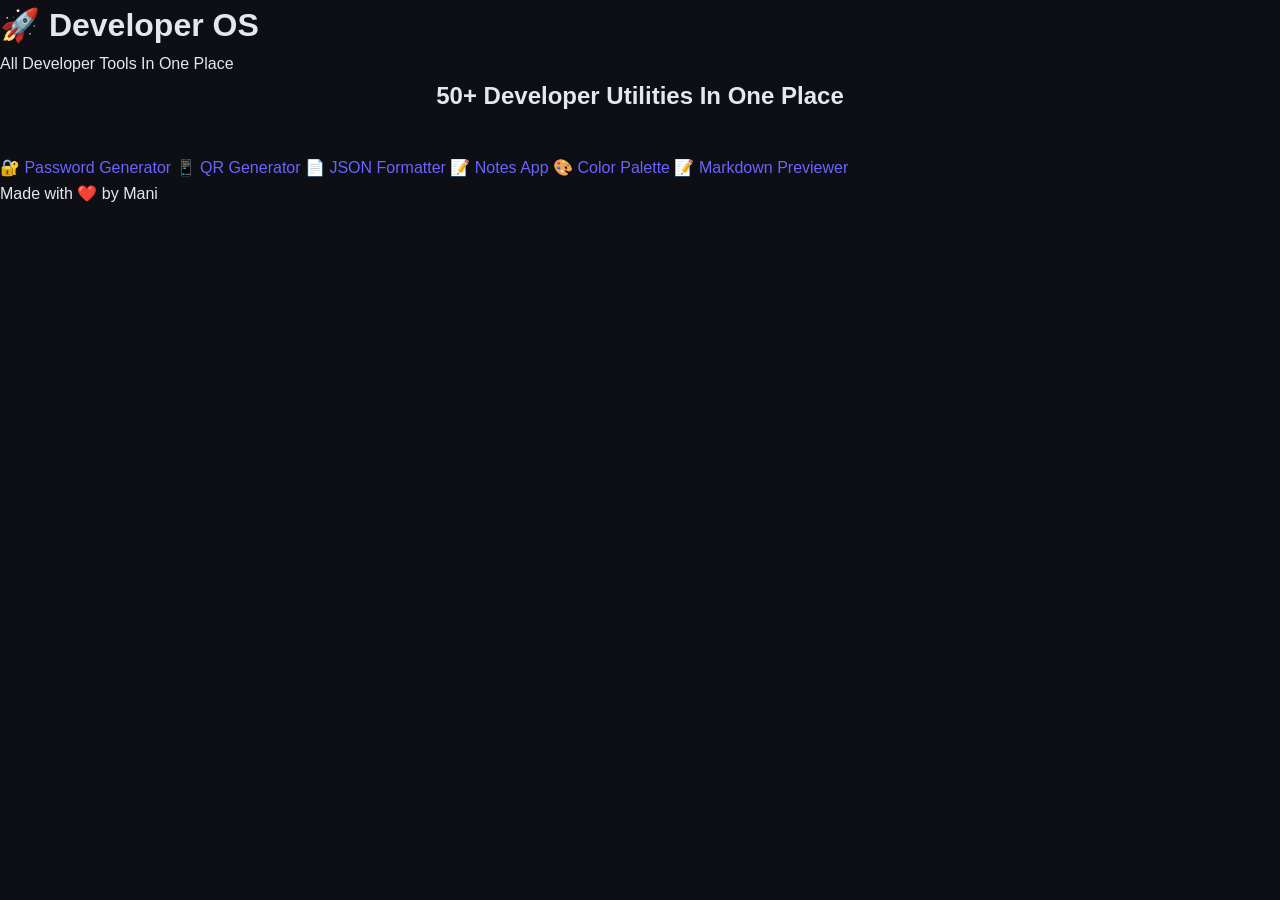
==== commit e0144e02: "Update index.html" ====
--- a/index.html
+++ b/index.html
@@ -1,814 +1,47 @@
+
 <html lang="en">
 <head>
-<meta charset="UTF-8">
-<meta name="viewport" content="width=device-width, initial-scale=1.0">
-<title>Interview Preparation Hub Pro</title>
-<link href="https://fonts.googleapis.com/css2?family=JetBrains+Mono:wght@400;600&family=Inter:wght@300;400;500;600;700&display=swap" rel="stylesheet">
-<style>
-  *, *::before, *::after { box-sizing: border-box; margin: 0; padding: 0; }
-
-  :root {
-    --bg: #0d1117;
-    --surface: #161b22;
-    --surface2: #21262d;
-    --border: #30363d;
-    --accent: #58a6ff;
-    --accent2: #3fb950;
-    --accent3: #f78166;
-    --accent4: #d2a8ff;
-    --accent5: #ffa657;
-    --text: #e6edf3;
-    --text-muted: #8b949e;
-    --text-dim: #484f58;
-    --radius: 10px;
-    --mono: 'JetBrains Mono', monospace;
-    --sans: 'Inter', sans-serif;
-  }
-
-  body { font-family: var(--sans); background: var(--bg); color: var(--text); min-height: 100vh; line-height: 1.6; }
-
-  header {
-    border-bottom: 1px solid var(--border);
-    padding: 0 32px;
-    display: flex;
-    align-items: center;
-    justify-content: space-between;
-    height: 60px;
-    position: sticky;
-    top: 0;
-    background: rgba(13,17,23,0.95);
-    backdrop-filter: blur(8px);
-    z-index: 100;
-  }
-  .logo { display: flex; align-items: center; gap: 10px; font-weight: 700; font-size: 16px; color: var(--text); text-decoration: none; }
-  .logo-icon { width: 30px; height: 30px; background: linear-gradient(135deg, var(--accent), var(--accent4)); border-radius: 8px; display: flex; align-items: center; justify-content: center; font-size: 15px; }
-  .header-tabs { display: flex; gap: 4px; flex-wrap: wrap; }
-  .header-tab { background: none; border: none; color: var(--text-muted); padding: 6px 14px; border-radius: 6px; cursor: pointer; font-size: 13px; font-family: var(--sans); font-weight: 500; transition: all 0.15s; }
-  .header-tab:hover { background: var(--surface2); color: var(--text); }
-  .header-tab.active { background: var(--surface2); color: var(--accent); }
-
-  .container { max-width: 1200px; margin: 0 auto; padding: 32px 24px; }
-  .section { display: none; }
-  .section.active { display: block; }
-
-  .hero { text-align: center; padding: 48px 0 40px; border-bottom: 1px solid var(--border); margin-bottom: 40px; }
-  .hero-badge { display: inline-flex; align-items: center; gap: 6px; background: rgba(88,166,255,0.1); border: 1px solid rgba(88,166,255,0.3); color: var(--accent); border-radius: 20px; padding: 4px 14px; font-size: 12px; font-weight: 600; letter-spacing: 0.05em; text-transform: uppercase; margin-bottom: 20px; }
-  .hero h1 { font-size: 42px; font-weight: 700; line-height: 1.15; margin-bottom: 14px; background: linear-gradient(135deg, var(--text) 60%, var(--accent4)); -webkit-background-clip: text; -webkit-text-fill-color: transparent; background-clip: text; }
-  .hero p { color: var(--text-muted); font-size: 17px; max-width: 500px; margin: 0 auto 28px; }
-  .hero-stats { display: flex; justify-content: center; gap: 40px; flex-wrap: wrap; }
-  .stat { text-align: center; }
-  .stat-num { font-size: 28px; font-weight: 700; color: var(--accent); font-family: var(--mono); }
-  .stat-label { font-size: 12px; color: var(--text-muted); text-transform: uppercase; letter-spacing: 0.04em; }
-
-  .tools-grid { display: grid; grid-template-columns: repeat(auto-fill, minmax(220px, 1fr)); gap: 14px; margin-bottom: 40px; }
-  .tool-card { background: var(--surface); border: 1px solid var(--border); border-radius: var(--radius); padding: 20px; cursor: pointer; transition: all 0.15s; text-align: left; }
-  .tool-card:hover { border-color: var(--accent); background: var(--surface2); transform: translateY(-2px); }
-  .tool-icon { font-size: 26px; margin-bottom: 10px; display: block; }
-  .tool-name { font-weight: 600; font-size: 14px; margin-bottom: 4px; }
-  .tool-desc { font-size: 12px; color: var(--text-muted); line-height: 1.4; }
-  .tool-tag { display: inline-block; margin-top: 10px; font-size: 10px; padding: 2px 8px; border-radius: 10px; font-weight: 600; text-transform: uppercase; letter-spacing: 0.04em; }
-  .tag-new { background: rgba(63,185,80,0.15); color: var(--accent2); border: 1px solid rgba(63,185,80,0.3); }
-  .tag-dev { background: rgba(88,166,255,0.1); color: var(--accent); border: 1px solid rgba(88,166,255,0.25); }
-  .tag-prep { background: rgba(210,168,255,0.1); color: var(--accent4); border: 1px solid rgba(210,168,255,0.25); }
-
-  .section-hdr { display: flex; align-items: center; gap: 10px; margin-bottom: 20px; padding-bottom: 14px; border-bottom: 1px solid var(--border); }
-  .section-hdr h2 { font-size: 18px; font-weight: 600; }
-  .section-hdr .back-btn { margin-left: auto; background: var(--surface2); border: 1px solid var(--border); color: var(--text-muted); padding: 5px 12px; border-radius: 6px; cursor: pointer; font-size: 12px; font-family: var(--sans); transition: all 0.15s; }
-  .section-hdr .back-btn:hover { color: var(--text); border-color: var(--accent); }
-
-  .tool-panel { display: none; }
-  .tool-panel.active { display: block; }
-
-  textarea, input[type=text], input[type=number], select { width: 100%; background: var(--surface2); border: 1px solid var(--border); color: var(--text); font-family: var(--mono); font-size: 13px; border-radius: 8px; padding: 12px 14px; outline: none; resize: vertical; transition: border-color 0.15s; }
-  textarea:focus, input:focus, select:focus { border-color: var(--accent); }
-  select { resize: none; cursor: pointer; }
-
-  .btn { background: var(--accent); color: #0d1117; border: none; padding: 9px 20px; border-radius: 8px; font-weight: 600; font-size: 13px; font-family: var(--sans); cursor: pointer; transition: all 0.15s; display: inline-flex; align-items: center; gap: 6px; }
-  .btn:hover { opacity: 0.85; }
-  .btn.secondary { background: var(--surface2); border: 1px solid var(--border); color: var(--text); }
-  .btn.secondary:hover { border-color: var(--accent); color: var(--accent); }
-  .btn.green { background: var(--accent2); }
-  .btn.red { background: var(--accent3); }
-  .btn.purple { background: var(--accent4); }
-
-  .output-box { background: var(--surface2); border: 1px solid var(--border); border-radius: 8px; padding: 14px 16px; font-family: var(--mono); font-size: 13px; min-height: 60px; white-space: pre-wrap; word-break: break-all; color: var(--accent2); }
-  .row { display: flex; gap: 10px; align-items: flex-start; flex-wrap: wrap; }
-  .row > * { flex: 1; min-width: 120px; }
-  .col { display: flex; flex-direction: column; gap: 10px; }
-  .label { font-size: 12px; color: var(--text-muted); font-weight: 500; margin-bottom: 4px; }
-  .mt { margin-top: 14px; }
-  .info { font-size: 12px; color: var(--text-muted); padding: 8px 12px; background: rgba(88,166,255,0.06); border: 1px solid rgba(88,166,255,0.15); border-radius: 6px; }
-  .success-msg { color: var(--accent2); font-size: 12px; font-weight: 600; }
-  .error-msg { color: var(--accent3); font-size: 12px; font-weight: 600; }
-
-  .category-tabs { display: flex; gap: 6px; flex-wrap: wrap; margin-bottom: 20px; }
-  .cat-tab { background: var(--surface); border: 1px solid var(--border); color: var(--text-muted); padding: 6px 14px; border-radius: 20px; cursor: pointer; font-size: 12px; font-family: var(--sans); font-weight: 500; transition: all 0.15s; }
-  .cat-tab:hover { color: var(--text); }
-  .cat-tab.active { background: rgba(88,166,255,0.15); border-color: var(--accent); color: var(--accent); }
-
-  .q-list { display: flex; flex-direction: column; gap: 10px; }
-  .q-card { background: var(--surface); border: 1px solid var(--border); border-radius: var(--radius); overflow: hidden; }
-  .q-header { display: flex; align-items: center; padding: 14px 18px; cursor: pointer; gap: 12px; transition: background 0.1s; }
-  .q-header:hover { background: var(--surface2); }
-  .q-diff { font-size: 10px; font-weight: 700; padding: 3px 8px; border-radius: 4px; text-transform: uppercase; letter-spacing: 0.04em; flex-shrink: 0; }
-  .easy { background: rgba(63,185,80,0.15); color: var(--accent2); }
-  .medium { background: rgba(255,166,87,0.15); color: var(--accent5); }
-  .hard { background: rgba(247,129,102,0.15); color: var(--accent3); }
-  .q-title { font-size: 14px; font-weight: 500; flex: 1; }
-  .q-arrow { color: var(--text-muted); font-size: 12px; transition: transform 0.2s; }
-  .q-card.open .q-arrow { transform: rotate(90deg); }
-  .q-body { display: none; padding: 0 18px 18px; border-top: 1px solid var(--border); }
-  .q-card.open .q-body { display: block; }
-  .q-body p { font-size: 13px; color: var(--text-muted); margin-top: 12px; margin-bottom: 10px; line-height: 1.65; }
-  .q-body code, .code-block { display: block; background: var(--bg); border: 1px solid var(--border); border-radius: 8px; padding: 14px 16px; font-family: var(--mono); font-size: 12px; color: var(--accent2); overflow-x: auto; white-space: pre; margin-top: 10px; line-height: 1.7; }
-  .q-meta { display: flex; gap: 8px; flex-wrap: wrap; margin-top: 12px; }
-  .q-tag { font-size: 10px; background: var(--surface2); border: 1px solid var(--border); color: var(--text-muted); padding: 2px 8px; border-radius: 10px; }
-
-  .design-card { background: var(--surface); border: 1px solid var(--border); border-radius: var(--radius); padding: 22px; margin-bottom: 14px; }
-  .design-card h3 { font-size: 15px; font-weight: 600; margin-bottom: 10px; color: var(--accent4); }
-  .design-card p { font-size: 13px; color: var(--text-muted); line-height: 1.65; margin-bottom: 10px; }
-  .design-card ul { padding-left: 18px; }
-  .design-card li { font-size: 13px; color: var(--text-muted); margin-bottom: 5px; line-height: 1.5; }
-  .design-card li strong { color: var(--text); }
-  .design-pillars { display: grid; grid-template-columns: repeat(auto-fill, minmax(180px, 1fr)); gap: 10px; margin-top: 10px; }
-  .pillar { background: var(--surface2); border: 1px solid var(--border); border-radius: 8px; padding: 14px; font-size: 12px; color: var(--text-muted); }
-  .pillar strong { display: block; color: var(--accent); font-size: 13px; margin-bottom: 4px; }
-
-  .tip-grid { display: grid; grid-template-columns: repeat(auto-fill, minmax(280px, 1fr)); gap: 14px; }
-  .tip-card { background: var(--surface); border: 1px solid var(--border); border-radius: var(--radius); padding: 20px; }
-  .tip-card .tip-num { font-family: var(--mono); font-size: 11px; color: var(--accent); font-weight: 600; margin-bottom: 8px; }
-  .tip-card h3 { font-size: 14px; font-weight: 600; margin-bottom: 8px; }
-  .tip-card p { font-size: 12px; color: var(--text-muted); line-height: 1.6; }
-
-  .swatch-grid { display: flex; flex-wrap: wrap; gap: 10px; margin-top: 10px; }
-  .swatch { width: 80px; height: 70px; border-radius: 8px; display: flex; align-items: flex-end; padding: 5px; font-family: var(--mono); font-size: 9px; color: rgba(255,255,255,0.8); border: 1px solid rgba(255,255,255,0.1); cursor: pointer; position: relative; font-weight: 600; }
-
-  #regex-output { word-break: break-word; white-space: pre-wrap; font-size: 13px; line-height: 1.7; }
-
-  .timer-display { font-family: var(--mono); font-size: 64px; font-weight: 600; color: var(--accent); text-align: center; letter-spacing: 3px; padding: 30px 0; }
-
-  .progress-bar-wrap { background: var(--surface2); border-radius: 4px; height: 6px; overflow: hidden; }
-  .progress-bar-fill { height: 100%; background: var(--accent); border-radius: 4px; transition: width 0.3s; }
-
-  .flashcard-container { perspective: 1000px; margin: 20px auto; max-width: 500px; }
-  .flashcard { width: 100%; height: 220px; position: relative; transform-style: preserve-3d; transition: transform 0.5s ease; cursor: pointer; }
-  .flashcard.flipped { transform: rotateY(180deg); }
-  .fc-face { position: absolute; inset: 0; backface-visibility: hidden; border-radius: var(--radius); border: 1px solid var(--border); display: flex; flex-direction: column; align-items: center; justify-content: center; padding: 24px; text-align: center; }
-  .fc-front { background: var(--surface); }
-  .fc-back { background: var(--surface2); transform: rotateY(180deg); }
-  .fc-label { font-size: 10px; text-transform: uppercase; letter-spacing: 0.08em; color: var(--text-muted); margin-bottom: 12px; }
-  .fc-text { font-size: 16px; font-weight: 600; line-height: 1.4; }
-  .fc-sub { font-size: 12px; color: var(--text-muted); margin-top: 10px; line-height: 1.5; }
-  .fc-nav { display: flex; align-items: center; justify-content: center; gap: 16px; margin-top: 16px; }
-  .fc-counter { font-size: 12px; color: var(--text-muted); font-family: var(--mono); }
-
-  /* ── AI Chat styles ── */
-  .ai-chat-wrap { display: flex; gap: 20px; align-items: flex-start; flex-wrap: wrap; }
-  .ai-sidebar { width: 180px; flex-shrink: 0; display: flex; flex-direction: column; gap: 6px; }
-  .ai-chat-box { flex: 1; min-width: 280px; background: var(--surface); border: 1px solid var(--border); border-radius: var(--radius); overflow: hidden; display: flex; flex-direction: column; }
-  .ai-chat-header { background: var(--surface2); padding: 12px 18px; border-bottom: 1px solid var(--border); display: flex; align-items: center; justify-content: space-between; }
-  .ai-bot-avatar { width: 34px; height: 34px; border-radius: 50%; background: linear-gradient(135deg, var(--accent), var(--accent4)); display: flex; align-items: center; justify-content: center; font-size: 16px; }
-  #ai-messages { flex: 1; overflow-y: auto; padding: 18px; display: flex; flex-direction: column; gap: 14px; min-height: 340px; max-height: 420px; scroll-behavior: smooth; }
-  #ai-messages::-webkit-scrollbar { width: 4px; }
-  #ai-messages::-webkit-scrollbar-thumb { background: var(--border); border-radius: 4px; }
-  .ai-msg { display: flex; gap: 10px; animation: fadeInMsg 0.3s ease; }
-  .ai-msg.user { flex-direction: row-reverse; }
-  .ai-avatar { width: 30px; height: 30px; border-radius: 50%; display: flex; align-items: center; justify-content: center; font-size: 14px; flex-shrink: 0; margin-top: 2px; }
-  .ai-avatar.bot { background: linear-gradient(135deg, var(--accent), var(--accent4)); }
-  .ai-avatar.user { background: linear-gradient(135deg, var(--accent5), var(--accent3)); }
-  .ai-bubble { background: var(--surface2); border: 1px solid var(--border); border-radius: 10px; padding: 11px 14px; font-size: 13px; line-height: 1.65; max-width: 80%; }
-  .ai-msg.bot .ai-bubble { border-top-left-radius: 3px; }
-  .ai-msg.user .ai-bubble { border-top-right-radius: 3px; background: rgba(88,166,255,0.1); }
-  .ai-quick-bar { padding: 8px 14px; border-top: 1px solid var(--border); display: flex; gap: 6px; flex-wrap: wrap; }
-  .ai-input-bar { padding: 12px 14px; border-top: 1px solid var(--border); display: flex; gap: 8px; background: var(--surface2); }
-  #ai-input { flex: 1; resize: none; min-height: 40px; max-height: 100px; font-family: var(--sans); font-size: 13px; border-radius: 8px; padding: 9px 12px; }
-  #ai-send-btn { width: 40px; height: 40px; padding: 0; display: flex; align-items: center; justify-content: center; font-size: 16px; flex-shrink: 0; border-radius: 8px; }
-  #ai-send-btn:disabled { opacity: 0.4; cursor: not-allowed; }
-  .typing-dots { display: flex; gap: 4px; padding: 4px 0; }
-  .typing-dots span { width: 7px; height: 7px; border-radius: 50%; background: var(--accent); display: block; animation: bounce 1.2s infinite; }
-  .typing-dots span:nth-child(2) { animation-delay: 0.2s; }
-  .typing-dots span:nth-child(3) { animation-delay: 0.4s; }
-
-  @keyframes fadeInMsg { from { opacity:0; transform:translateY(6px); } to { opacity:1; transform:translateY(0); } }
-  @keyframes bounce { 0%,80%,100%{transform:translateY(0)} 40%{transform:translateY(-5px)} }
-
-  @media (max-width: 640px) {
-    header { padding: 0 16px; }
-    .hero h1 { font-size: 28px; }
-    .container { padding: 20px 16px; }
-    .tools-grid { grid-template-columns: repeat(auto-fill, minmax(160px, 1fr)); }
-    .timer-display { font-size: 40px; }
-    .ai-sidebar { width: 100%; flex-direction: row; flex-wrap: wrap; }
-  }
-</style>
+  <meta charset="UTF-8">
+  <meta name="viewport" content="width=device-width, initial-scale=1.0">
+  <title>Developer OS</title>
+  <link rel="stylesheet" href="style.css">
+  <link href="https://fonts.googleapis.com/css2?family=Poppins:wght@300;400;500;600;700&display=swap" rel="stylesheet">
 </head>
 <body>
 
-<header>
-  <a class="logo" href="#" onclick="showHome()">
-    <div class="logo-icon">🚀</div>
-    Interview Hub Pro
-  </a>
-  <div class="header-tabs">
-    <button class="header-tab active" onclick="switchTab('home', this)">Home</button>
-    <button class="header-tab" onclick="switchTab('dev-tools', this)">Dev Tools</button>
-    <button class="header-tab" onclick="switchTab('dsa', this)">DSA</button>
-    <button class="header-tab" onclick="switchTab('sysdesign', this)">System Design</button>
-    <button class="header-tab" onclick="switchTab('tips', this)">Coding Tips</button>
-    <button class="header-tab" onclick="switchTab('aichat', this)">🤖 AI Coach</button>
+  <header>
+    <h1>🚀 Developer OS</h1>
+    <p>All Developer Tools In One Place</p>
+  </header>
+
+  <div style="text-align:center; margin-bottom:40px;">
+    <h2>50+ Developer Utilities In One Place</h2>
   </div>
-</header>
 
-<!-- HOME -->
-<div id="home" class="section active">
-  <div class="container">
-    <div class="hero">
-      <div class="hero-badge">✦ All-in-one prep platform</div>
-      <h1>Interview Preparation<br>Hub Pro</h1>
-      <p>Developer tools, DSA questions, system design notes, and coding tips — everything in one place.</p>
-      <div class="hero-stats">
-        <div class="stat"><div class="stat-num">12+</div><div class="stat-label">Dev Tools</div></div>
-        <div class="stat"><div class="stat-num">30+</div><div class="stat-label">DSA Questions</div></div>
-        <div class="stat"><div class="stat-num">8</div><div class="stat-label">System Design Topics</div></div>
-        <div class="stat"><div class="stat-num">20+</div><div class="stat-label">Coding Tips</div></div>
-      </div>
-    </div>
-    <p class="label" style="margin-bottom:14px">⚙️ DEVELOPER TOOLS</p>
-    <div class="tools-grid">
-      <div class="tool-card" onclick="openTool('password')"><span class="tool-icon">🔐</span><div class="tool-name">Password Generator</div><div class="tool-desc">Secure passwords with custom length and character sets</div><span class="tool-tag tag-dev">Dev</span></div>
-      <div class="tool-card" onclick="openTool('json')"><span class="tool-icon">📄</span><div class="tool-name">JSON Formatter</div><div class="tool-desc">Beautify, minify, and validate JSON data</div><span class="tool-tag tag-dev">Dev</span></div>
-      <div class="tool-card" onclick="openTool('color')"><span class="tool-icon">🎨</span><div class="tool-name">Color Converter</div><div class="tool-desc">Convert between HEX, RGB, and HSL color formats</div><span class="tool-tag tag-dev">Dev</span></div>
-      <div class="tool-card" onclick="openTool('markdown')"><span class="tool-icon">📝</span><div class="tool-name">Markdown Preview</div><div class="tool-desc">Write Markdown and see rendered output live</div><span class="tool-tag tag-dev">Dev</span></div>
-      <div class="tool-card" onclick="openTool('regex')"><span class="tool-icon">🔍</span><div class="tool-name">Regex Tester</div><div class="tool-desc">Test regular expressions with live match highlighting</div><span class="tool-tag tag-new">New</span></div>
-      <div class="tool-card" onclick="openTool('base64')"><span class="tool-icon">🔄</span><div class="tool-name">Base64 Encoder</div><div class="tool-desc">Encode and decode Base64 strings instantly</div><span class="tool-tag tag-new">New</span></div>
-      <div class="tool-card" onclick="openTool('diff')"><span class="tool-icon">⚖️</span><div class="tool-name">Text Diff</div><div class="tool-desc">Compare two texts and highlight differences</div><span class="tool-tag tag-new">New</span></div>
-      <div class="tool-card" onclick="openTool('uuid')"><span class="tool-icon">🆔</span><div class="tool-name">UUID Generator</div><div class="tool-desc">Generate v4 UUIDs, bulk generation supported</div><span class="tool-tag tag-new">New</span></div>
-      <div class="tool-card" onclick="openTool('cron')"><span class="tool-icon">⏰</span><div class="tool-name">Cron Explainer</div><div class="tool-desc">Parse cron expressions into plain English</div><span class="tool-tag tag-new">New</span></div>
-      <div class="tool-card" onclick="openTool('timer')"><span class="tool-icon">⏱️</span><div class="tool-name">Interview Timer</div><div class="tool-desc">Countdown timer for timed coding challenges</div><span class="tool-tag tag-prep">Prep</span></div>
-      <div class="tool-card" onclick="openTool('notes')"><span class="tool-icon">🗒️</span><div class="tool-name">Quick Notes</div><div class="tool-desc">Scratch pad that saves automatically in browser</div><span class="tool-tag tag-dev">Dev</span></div>
-      <div class="tool-card" onclick="openTool('hash')"><span class="tool-icon">🔑</span><div class="tool-name">Hash Reference</div><div class="tool-desc">Common hash algorithm examples and info</div><span class="tool-tag tag-new">New</span></div>
-    </div>
-    <p class="label" style="margin-bottom:14px">🎓 INTERVIEW PREP</p>
-    <div class="tools-grid">
-      <div class="tool-card" onclick="switchTab('dsa', document.querySelectorAll('.header-tab')[2])"><span class="tool-icon">🧩</span><div class="tool-name">DSA Questions</div><div class="tool-desc">Arrays, Trees, DP, Graphs — with hints and solutions</div><span class="tool-tag tag-prep">Prep</span></div>
-      <div class="tool-card" onclick="switchTab('sysdesign', document.querySelectorAll('.header-tab')[3])"><span class="tool-icon">🏗️</span><div class="tool-name">System Design</div><div class="tool-desc">URL shorteners, chat apps, rate limiters and more</div><span class="tool-tag tag-prep">Prep</span></div>
-      <div class="tool-card" onclick="switchTab('tips', document.querySelectorAll('.header-tab')[4])"><span class="tool-icon">💡</span><div class="tool-name">Coding Tips</div><div class="tool-desc">Patterns, complexity analysis, and interview strategies</div><span class="tool-tag tag-prep">Prep</span></div>
-      <div class="tool-card" onclick="openTool('flashcards')"><span class="tool-icon">🃏</span><div class="tool-name">Flashcards</div><div class="tool-desc">CS concepts as interactive flip cards for quick review</div><span class="tool-tag tag-new">New</span></div>
-      <div class="tool-card" onclick="switchTab('aichat', document.querySelectorAll('.header-tab')[5])"><span class="tool-icon">🤖</span><div class="tool-name">AI Interview Coach</div><div class="tool-desc">Practice with AI — mock interviews, feedback & tips</div><span class="tool-tag tag-new">New</span></div>
-    </div>
-  </div>
-</div>
+  <section class="tools">
+    <a href="pages/password.html" class="card">
+      🔐 Password Generator
+    </a>
+    <a href="pages/qr.html" class="card">
+      📱 QR Generator
+    </a>
+    <a href="pages/json.html" class="card">
+      📄 JSON Formatter
+    </a>
+    <a href="pages/notes.html" class="card">
+      📝 Notes App
+    </a>
+    <a href="pages/color.html" class="card">
+      🎨 Color Palette
+    </a>
+    <a href="pages/markdown.html" class="card">
+      📝 Markdown Previewer
+    </a>
+  </section>
 
-<!-- DEV TOOLS -->
-<div id="dev-tools" class="section">
-  <div class="container">
-    <div id="tool-password" class="tool-panel active">
-      <div class="section-hdr"><span>🔐</span><h2>Password Generator</h2><button class="back-btn" onclick="backToTools()">← Back</button></div>
-      <div class="col">
-        <div><div class="label">Length: <span id="pwd-len-display">16</span></div><input type="range" min="6" max="64" value="16" id="pwd-length" style="width:100%;accent-color:var(--accent)" oninput="document.getElementById('pwd-len-display').textContent=this.value;genPwd()"></div>
-        <div class="row">
-          <label style="display:flex;gap:8px;align-items:center;font-size:13px;cursor:pointer"><input type="checkbox" id="pwd-upper" checked onchange="genPwd()"> Uppercase (A-Z)</label>
-          <label style="display:flex;gap:8px;align-items:center;font-size:13px;cursor:pointer"><input type="checkbox" id="pwd-lower" checked onchange="genPwd()"> Lowercase (a-z)</label>
-          <label style="display:flex;gap:8px;align-items:center;font-size:13px;cursor:pointer"><input type="checkbox" id="pwd-num" checked onchange="genPwd()"> Numbers (0-9)</label>
-          <label style="display:flex;gap:8px;align-items:center;font-size:13px;cursor:pointer"><input type="checkbox" id="pwd-sym" onchange="genPwd()"> Symbols (!@#$)</label>
-        </div>
-        <div class="output-box" id="pwd-output" style="font-size:16px;letter-spacing:2px"></div>
-        <div class="row"><button class="btn" onclick="genPwd()">↺ Regenerate</button><button class="btn secondary" onclick="copyText('pwd-output')">Copy</button></div>
-        <div><div class="label">Strength</div><div class="progress-bar-wrap"><div class="progress-bar-fill" id="pwd-strength-bar" style="width:0%"></div></div><div style="font-size:11px;color:var(--text-muted);margin-top:4px" id="pwd-strength-label"></div></div>
-      </div>
-    </div>
-    <div id="tool-json" class="tool-panel">
-      <div class="section-hdr"><span>📄</span><h2>JSON Formatter</h2><button class="back-btn" onclick="backToTools()">← Back</button></div>
-      <div class="col">
-        <textarea id="json-input" rows="8" placeholder='{"name":"Mani","role":"developer","skills":["JS","Python"]}'></textarea>
-        <div class="row"><button class="btn" onclick="formatJSON()">✦ Beautify</button><button class="btn secondary" onclick="minifyJSON()">Minify</button><button class="btn secondary" onclick="validateJSON()">Validate</button><button class="btn secondary" onclick="copyText('json-output')">Copy</button></div>
-        <div class="output-box" id="json-output" style="min-height:140px"></div>
-        <div id="json-status"></div>
-      </div>
-    </div>
-    <div id="tool-color" class="tool-panel">
-      <div class="section-hdr"><span>🎨</span><h2>Color Converter</h2><button class="back-btn" onclick="backToTools()">← Back</button></div>
-      <div class="col">
-        <div class="row">
-          <div><div class="label">Pick a color</div><input type="color" id="color-picker" value="#58a6ff" oninput="convertColor()" style="width:100%;height:50px;border-radius:8px;border:1px solid var(--border);background:none;cursor:pointer;padding:4px"></div>
-          <div style="flex:3"><div class="label">HEX</div><input type="text" id="color-hex" value="#58a6ff" oninput="hexToAll()" placeholder="#58a6ff"></div>
-        </div>
-        <div class="row">
-          <div><div class="label">RGB</div><div class="output-box" id="color-rgb"></div></div>
-          <div><div class="label">HSL</div><div class="output-box" id="color-hsl"></div></div>
-          <div><div class="label">CSS var</div><div class="output-box" id="color-css"></div></div>
-        </div>
-        <div><div class="label" style="margin-bottom:8px">Preview</div><div id="color-preview" style="height:80px;border-radius:8px;border:1px solid var(--border);transition:background 0.2s"></div></div>
-        <div><div class="label" style="margin-bottom:8px">Common Palette</div><div class="swatch-grid" id="swatches"></div></div>
-      </div>
-    </div>
-    <div id="tool-markdown" class="tool-panel">
-      <div class="section-hdr"><span>📝</span><h2>Markdown Previewer</h2><button class="back-btn" onclick="backToTools()">← Back</button></div>
-      <div class="row" style="align-items:stretch">
-        <div class="col" style="flex:1"><div class="label">Markdown</div><textarea id="md-input" rows="18" placeholder="# Hello" oninput="renderMD()" style="min-height:320px;font-size:13px"># Welcome to Interview Hub Pro
+  <footer>
+    <p>Made with ❤️ by Mani</p>
+  </footer>
 
-## Features
-- **DSA Questions** with solutions
-- *System Design* notes
-- Developer utilities
-
-## Code Example
-\`\`\`js
-function twoSum(nums, target) {
-  const map = {};
-  for (let i = 0; i < nums.length; i++) {
-    const comp = target - nums[i];
-    if (map[comp] !== undefined) return [map[comp], i];
-    map[nums[i]] = i;
-  }
-}
-\`\`\`
-
-> Practice consistently and you will get there!</textarea></div>
-        <div class="col" style="flex:1"><div class="label">Preview</div><div id="md-output" style="background:var(--surface2);border:1px solid var(--border);border-radius:8px;padding:16px;min-height:320px;font-size:14px;line-height:1.7;overflow-y:auto"></div></div>
-      </div>
-    </div>
-    <div id="tool-regex" class="tool-panel">
-      <div class="section-hdr"><span>🔍</span><h2>Regex Tester</h2><button class="back-btn" onclick="backToTools()">← Back</button></div>
-      <div class="col">
-        <div class="row"><div style="flex:3"><div class="label">Pattern</div><input type="text" id="regex-pattern" placeholder="e.g. \b\w+@\w+\.\w+\b" oninput="testRegex()" value="\b[A-Z]\w+"></div><div><div class="label">Flags</div><input type="text" id="regex-flags" placeholder="gim" value="g" style="width:80px" oninput="testRegex()"></div></div>
-        <div><div class="label">Test String</div><textarea id="regex-test" rows="5" oninput="testRegex()" placeholder="Paste text here...">Hello World, This Is A Regex Test String with Words and Numbers 123</textarea></div>
-        <div id="regex-info" class="info"></div>
-        <div class="label">Matches highlighted</div>
-        <div class="output-box" id="regex-output" style="min-height:80px"></div>
-      </div>
-    </div>
-    <div id="tool-base64" class="tool-panel">
-      <div class="section-hdr"><span>🔄</span><h2>Base64 Encoder / Decoder</h2><button class="back-btn" onclick="backToTools()">← Back</button></div>
-      <div class="col">
-        <textarea id="b64-input" rows="5" placeholder="Enter text or Base64 string..."></textarea>
-        <div class="row"><button class="btn" onclick="encodeB64()">Encode →</button><button class="btn secondary" onclick="decodeB64()">← Decode</button><button class="btn secondary" onclick="copyText('b64-output')">Copy</button></div>
-        <div class="output-box" id="b64-output" style="min-height:80px"></div>
-        <div id="b64-status"></div>
-      </div>
-    </div>
-    <div id="tool-diff" class="tool-panel">
-      <div class="section-hdr"><span>⚖️</span><h2>Text Diff Checker</h2><button class="back-btn" onclick="backToTools()">← Back</button></div>
-      <div class="row" style="align-items:flex-start">
-        <div class="col" style="flex:1"><div class="label">Original</div><textarea id="diff-a" rows="10" placeholder="Original text..." oninput="runDiff()">The quick brown fox jumps over the lazy dog.
-Hello world.
-This line is unchanged.</textarea></div>
-        <div class="col" style="flex:1"><div class="label">Modified</div><textarea id="diff-b" rows="10" placeholder="Modified text..." oninput="runDiff()">The quick red fox leaps over the lazy cat.
-Hello there.
-This line is unchanged.</textarea></div>
-      </div>
-      <div class="label mt">Differences</div>
-      <div id="diff-output" style="background:var(--surface2);border:1px solid var(--border);border-radius:8px;padding:14px;font-family:var(--mono);font-size:13px;min-height:80px;line-height:1.9"></div>
-    </div>
-    <div id="tool-uuid" class="tool-panel">
-      <div class="section-hdr"><span>🆔</span><h2>UUID Generator</h2><button class="back-btn" onclick="backToTools()">← Back</button></div>
-      <div class="col">
-        <div class="row"><div><div class="label">Count</div><input type="number" id="uuid-count" value="5" min="1" max="50" style="width:100px"></div><div style="display:flex;align-items:flex-end"><button class="btn" onclick="genUUIDs()">Generate</button></div></div>
-        <div class="output-box" id="uuid-output" style="min-height:120px"></div>
-        <button class="btn secondary" onclick="copyText('uuid-output')">Copy All</button>
-      </div>
-    </div>
-    <div id="tool-cron" class="tool-panel">
-      <div class="section-hdr"><span>⏰</span><h2>Cron Expression Explainer</h2><button class="back-btn" onclick="backToTools()">← Back</button></div>
-      <div class="col">
-        <div><div class="label">Cron Expression</div><input type="text" id="cron-input" value="0 9 * * 1-5" placeholder="* * * * *" oninput="explainCron()"></div>
-        <div class="info" id="cron-format">Format: &nbsp;<code style="color:var(--accent)">minute  hour  day  month  weekday</code></div>
-        <div class="output-box" id="cron-output" style="color:var(--accent4);font-family:var(--sans);font-size:14px"></div>
-        <div><div class="label" style="margin-bottom:10px">Common Examples</div>
-          <div style="display:flex;flex-direction:column;gap:6px">
-            <div class="row"><code style="font-family:var(--mono);font-size:12px;color:var(--accent);flex:1">* * * * *</code><span style="font-size:12px;color:var(--text-muted);flex:2">Every minute</span><button class="btn secondary" style="padding:4px 10px;font-size:11px" onclick="setCron('* * * * *')">Use</button></div>
-            <div class="row"><code style="font-family:var(--mono);font-size:12px;color:var(--accent);flex:1">0 * * * *</code><span style="font-size:12px;color:var(--text-muted);flex:2">Every hour</span><button class="btn secondary" style="padding:4px 10px;font-size:11px" onclick="setCron('0 * * * *')">Use</button></div>
-            <div class="row"><code style="font-family:var(--mono);font-size:12px;color:var(--accent);flex:1">0 0 * * *</code><span style="font-size:12px;color:var(--text-muted);flex:2">Every day at midnight</span><button class="btn secondary" style="padding:4px 10px;font-size:11px" onclick="setCron('0 0 * * *')">Use</button></div>
-            <div class="row"><code style="font-family:var(--mono);font-size:12px;color:var(--accent);flex:1">0 9 * * 1-5</code><span style="font-size:12px;color:var(--text-muted);flex:2">9 AM on weekdays</span><button class="btn secondary" style="padding:4px 10px;font-size:11px" onclick="setCron('0 9 * * 1-5')">Use</button></div>
-            <div class="row"><code style="font-family:var(--mono);font-size:12px;color:var(--accent);flex:1">0 0 1 * *</code><span style="font-size:12px;color:var(--text-muted);flex:2">First day of each month</span><button class="btn secondary" style="padding:4px 10px;font-size:11px" onclick="setCron('0 0 1 * *')">Use</button></div>
-          </div>
-        </div>
-      </div>
-    </div>
-    <div id="tool-timer" class="tool-panel">
-      <div class="section-hdr"><span>⏱️</span><h2>Interview Timer</h2><button class="back-btn" onclick="backToTools()">← Back</button></div>
-      <div class="col" style="align-items:center">
-        <div class="timer-display" id="timer-display">45:00</div>
-        <div class="row" style="flex-wrap:wrap;justify-content:center;gap:8px">
-          <button class="btn secondary" onclick="setTimer(15)">15 min</button>
-          <button class="btn secondary" onclick="setTimer(20)">20 min</button>
-          <button class="btn secondary" onclick="setTimer(30)">30 min</button>
-          <button class="btn secondary" onclick="setTimer(45)">45 min</button>
-          <button class="btn secondary" onclick="setTimer(60)">60 min</button>
-        </div>
-        <div class="row" style="justify-content:center">
-          <button class="btn green" id="timer-start-btn" onclick="startTimer()">▶ Start</button>
-          <button class="btn secondary" onclick="pauseTimer()">⏸ Pause</button>
-          <button class="btn red" onclick="resetTimer()">↺ Reset</button>
-        </div>
-        <div class="info" style="max-width:400px;text-align:center">Use this timer to simulate real interview conditions. 45 min is a typical LeetCode session.</div>
-      </div>
-    </div>
-    <div id="tool-notes" class="tool-panel">
-      <div class="section-hdr"><span>🗒️</span><h2>Quick Notes</h2><button class="back-btn" onclick="backToTools()">← Back</button></div>
-      <div class="col">
-        <textarea id="notes-area" rows="16" placeholder="Type your notes here — they save automatically..." oninput="saveNotes()" style="font-family:var(--sans);font-size:14px;min-height:320px"></textarea>
-        <div class="row"><div class="success-msg" id="notes-saved"></div><button class="btn secondary" style="margin-left:auto" onclick="clearNotes()">Clear</button></div>
-      </div>
-    </div>
-    <div id="tool-hash" class="tool-panel">
-      <div class="section-hdr"><span>🔑</span><h2>Hash Algorithm Reference</h2><button class="back-btn" onclick="backToTools()">← Back</button></div>
-      <div class="col">
-        <div class="info">Hash functions are one-way — they cannot be reversed. Use SHA-256 or better for security. MD5/SHA-1 are broken for cryptographic use.</div>
-        <table style="width:100%;border-collapse:collapse;font-size:13px">
-          <thead><tr style="border-bottom:1px solid var(--border)"><th style="text-align:left;padding:10px 8px;color:var(--text-muted);font-weight:500">Algorithm</th><th style="text-align:left;padding:10px 8px;color:var(--text-muted);font-weight:500">Output</th><th style="text-align:left;padding:10px 8px;color:var(--text-muted);font-weight:500">Status</th><th style="text-align:left;padding:10px 8px;color:var(--text-muted);font-weight:500">Use case</th></tr></thead>
-          <tbody>
-            <tr style="border-bottom:1px solid var(--border)"><td style="padding:10px 8px;font-family:var(--mono);color:var(--accent)">MD5</td><td style="padding:10px 8px">128 bit / 32 hex</td><td style="padding:10px 8px"><span style="color:var(--accent3)">Broken</span></td><td style="padding:10px 8px;color:var(--text-muted)">Checksums only</td></tr>
-            <tr style="border-bottom:1px solid var(--border)"><td style="padding:10px 8px;font-family:var(--mono);color:var(--accent)">SHA-1</td><td style="padding:10px 8px">160 bit / 40 hex</td><td style="padding:10px 8px"><span style="color:var(--accent3)">Broken</span></td><td style="padding:10px 8px;color:var(--text-muted)">Legacy only</td></tr>
-            <tr style="border-bottom:1px solid var(--border)"><td style="padding:10px 8px;font-family:var(--mono);color:var(--accent)">SHA-256</td><td style="padding:10px 8px">256 bit / 64 hex</td><td style="padding:10px 8px"><span style="color:var(--accent2)">✓ Secure</span></td><td style="padding:10px 8px;color:var(--text-muted)">Digital signatures, TLS</td></tr>
-            <tr style="border-bottom:1px solid var(--border)"><td style="padding:10px 8px;font-family:var(--mono);color:var(--accent)">SHA-512</td><td style="padding:10px 8px">512 bit / 128 hex</td><td style="padding:10px 8px"><span style="color:var(--accent2)">✓ Secure</span></td><td style="padding:10px 8px;color:var(--text-muted)">High-security data</td></tr>
-            <tr style="border-bottom:1px solid var(--border)"><td style="padding:10px 8px;font-family:var(--mono);color:var(--accent)">bcrypt</td><td style="padding:10px 8px">60 char</td><td style="padding:10px 8px"><span style="color:var(--accent2)">✓ Secure</span></td><td style="padding:10px 8px;color:var(--text-muted)">Password hashing</td></tr>
-            <tr><td style="padding:10px 8px;font-family:var(--mono);color:var(--accent)">Argon2</td><td style="padding:10px 8px">Variable</td><td style="padding:10px 8px"><span style="color:var(--accent2)">✓ Best</span></td><td style="padding:10px 8px;color:var(--text-muted)">Modern password hashing</td></tr>
-          </tbody>
-        </table>
-      </div>
-    </div>
-    <div id="tool-flashcards" class="tool-panel">
-      <div class="section-hdr"><span>🃏</span><h2>CS Flashcards</h2><button class="back-btn" onclick="backToTools()">← Back</button></div>
-      <div class="col" style="align-items:center">
-        <div class="info" style="text-align:center;max-width:400px">Click the card to flip. Use arrows to navigate.</div>
-        <div class="flashcard-container" style="width:100%;max-width:520px">
-          <div class="flashcard" id="flashcard" onclick="flipCard()">
-            <div class="fc-face fc-front"><div class="fc-label">Question</div><div class="fc-text" id="fc-question"></div></div>
-            <div class="fc-face fc-back"><div class="fc-label">Answer</div><div class="fc-text" id="fc-answer"></div><div class="fc-sub" id="fc-detail"></div></div>
-          </div>
-        </div>
-        <div class="fc-nav"><button class="btn secondary" onclick="fcPrev()">← Prev</button><div class="fc-counter"><span id="fc-current">1</span> / <span id="fc-total">1</span></div><button class="btn secondary" onclick="fcNext()">Next →</button></div>
-        <div class="category-tabs" style="margin-top:10px">
-          <button class="cat-tab active" onclick="fcSetDeck('all', this)">All</button>
-          <button class="cat-tab" onclick="fcSetDeck('ds', this)">Data Structures</button>
-          <button class="cat-tab" onclick="fcSetDeck('algo', this)">Algorithms</button>
-          <button class="cat-tab" onclick="fcSetDeck('concepts', this)">CS Concepts</button>
-        </div>
-      </div>
-    </div>
-  </div>
-</div>
-
-<!-- DSA -->
-<div id="dsa" class="section">
-  <div class="container">
-    <div style="margin-bottom:24px"><h2 style="font-size:22px;margin-bottom:6px">DSA Questions</h2><p style="color:var(--text-muted);font-size:14px">Click any question to expand hints, approach, and solution code.</p></div>
-    <div class="category-tabs">
-      <button class="cat-tab active" onclick="filterDSA('all', this)">All</button>
-      <button class="cat-tab" onclick="filterDSA('arrays', this)">Arrays</button>
-      <button class="cat-tab" onclick="filterDSA('strings', this)">Strings</button>
-      <button class="cat-tab" onclick="filterDSA('trees', this)">Trees</button>
-      <button class="cat-tab" onclick="filterDSA('graphs', this)">Graphs</button>
-      <button class="cat-tab" onclick="filterDSA('dp', this)">Dynamic Programming</button>
-      <button class="cat-tab" onclick="filterDSA('linkedlist', this)">Linked Lists</button>
-    </div>
-    <div class="q-list" id="dsa-list"></div>
-  </div>
-</div>
-
-<!-- SYSTEM DESIGN -->
-<div id="sysdesign" class="section">
-  <div class="container">
-    <div style="margin-bottom:24px"><h2 style="font-size:22px;margin-bottom:6px">System Design Notes</h2><p style="color:var(--text-muted);font-size:14px">Core concepts and sample designs for your system design interview.</p></div>
-    <div class="design-card"><h3>🏛️ The SOLID Framework for System Design Interviews</h3><div class="design-pillars"><div class="pillar"><strong>Scale</strong>Estimate load: QPS, DAU, storage needs first</div><div class="pillar"><strong>Components</strong>Identify the key services and their responsibilities</div><div class="pillar"><strong>Data Model</strong>Define entities, relationships, and storage choice</div><div class="pillar"><strong>APIs</strong>Define REST/gRPC endpoints between services</div><div class="pillar"><strong>Deep Dive</strong>Go deep on one bottleneck the interviewer highlights</div></div></div>
-    <div class="design-card"><h3>🔗 Design a URL Shortener (bit.ly)</h3><p><strong>Requirements:</strong> Given a long URL, return a short alias. Redirect to original on visit. 100M URLs/day write, 1B reads/day.</p><ul><li><strong>Encoding:</strong> Base62 (a-zA-Z0-9) on auto-incremented ID or MD5 first 7 chars → ~3.5 trillion combinations</li><li><strong>Storage:</strong> NoSQL (Cassandra/DynamoDB) — simple key→value, write-heavy, schema-less</li><li><strong>Cache:</strong> Redis for hot URLs (80/20 rule — 20% URLs get 80% traffic)</li><li><strong>Redirect:</strong> 301 (permanent, cached by browser) vs 302 (temporary, always hits server for analytics)</li><li><strong>Scale:</strong> CDN for redirect latency, consistent hashing for DB shards</li></ul></div>
-    <div class="design-card"><h3>💬 Design a Real-Time Chat (WhatsApp)</h3><p><strong>Requirements:</strong> 1-on-1 and group messaging, online presence, message delivery receipts. 50M DAU.</p><ul><li><strong>Protocol:</strong> WebSocket for persistent bidirectional connection (vs HTTP polling)</li><li><strong>Message flow:</strong> Client → Chat Server → Message Queue (Kafka) → Recipient's Chat Server → Client</li><li><strong>Storage:</strong> HBase / Cassandra for messages (time-series friendly, high write throughput)</li><li><strong>Presence:</strong> Heartbeat every 5s → Redis TTL key. If key expires, user is offline</li><li><strong>Push notifications:</strong> APNS / FCM for offline users via notification service</li></ul></div>
-    <div class="design-card"><h3>⏱️ Rate Limiter</h3><p>Prevent abuse by limiting requests per user/IP. Common algorithms:</p><ul><li><strong>Token Bucket:</strong> Tokens added at fixed rate, consumed per request. Allows burst.</li><li><strong>Leaky Bucket:</strong> Requests processed at constant rate. Smooths traffic, drops bursts.</li><li><strong>Fixed Window:</strong> Count resets each window. Simple but edge spike problem.</li><li><strong>Sliding Window Log:</strong> Track timestamps. Accurate but memory-heavy.</li><li><strong>Sliding Window Counter:</strong> Weighted blend of prev + curr window. Best accuracy + low memory.</li></ul></div>
-    <div class="design-card"><h3>🔍 Design a Search Autocomplete</h3><p>Type-ahead suggestions. Google-scale: 10M QPS, &lt;100ms latency.</p><ul><li><strong>Trie:</strong> Stores prefixes. Each node has top-K cached completions. Query = O(prefix length).</li><li><strong>Data collection:</strong> Log searches → analytics job (weekly) → update Trie → serialize to DB</li><li><strong>Serving:</strong> Trie in memory on search servers. Updates via versioned snapshots.</li><li><strong>Scale:</strong> Shard trie by first 2 chars. CDN caches popular prefix results.</li></ul></div>
-    <div class="design-card"><h3>🏗️ Key System Design Concepts Cheat Sheet</h3><div class="design-pillars"><div class="pillar"><strong>CAP Theorem</strong>Can only guarantee 2 of: Consistency, Availability, Partition Tolerance</div><div class="pillar"><strong>SQL vs NoSQL</strong>SQL: ACID, joins, schema. NoSQL: scale, flexible, eventual consistency</div><div class="pillar"><strong>Horizontal Scale</strong>Add more machines. Use consistent hashing to distribute load.</div><div class="pillar"><strong>Caching</strong>Cache-aside, write-through, write-back. Eviction: LRU, LFU, TTL.</div><div class="pillar"><strong>Message Queue</strong>Kafka/RabbitMQ decouple producers from consumers. Enables async processing.</div><div class="pillar"><strong>CDN</strong>Push/pull model. Serves static assets from edge. Reduces latency globally.</div><div class="pillar"><strong>Load Balancer</strong>L4 (TCP) vs L7 (HTTP). Algorithms: round-robin, least-connections, IP hash.</div><div class="pillar"><strong>DB Sharding</strong>Partition rows by key. Resharding is expensive — plan early.</div></div></div>
-  </div>
-</div>
-
-<!-- CODING TIPS -->
-<div id="tips" class="section">
-  <div class="container">
-    <div style="margin-bottom:24px"><h2 style="font-size:22px;margin-bottom:6px">Coding Interview Tips</h2><p style="color:var(--text-muted);font-size:14px">Strategies, patterns, and habits that top candidates use.</p></div>
-    <p class="label" style="margin-bottom:14px">⏱️ INTERVIEW PROCESS</p>
-    <div class="tip-grid" style="margin-bottom:30px">
-      <div class="tip-card"><div class="tip-num">01</div><h3>Understand Before Coding</h3><p>Spend 3–5 minutes asking clarifying questions. What are the constraints? Can input be empty? Sorted? Can you modify the input? This signals maturity.</p></div>
-      <div class="tip-card"><div class="tip-num">02</div><h3>State Your Approach First</h3><p>Before writing a single line, say your approach out loud. "I'll use a sliding window — O(n) time." Let the interviewer agree or redirect you early.</p></div>
-      <div class="tip-card"><div class="tip-num">03</div><h3>Start with a Brute Force</h3><p>Even if obvious, mention the brute force first, then say why you can do better. Shows structured thinking.</p></div>
-      <div class="tip-card"><div class="tip-num">04</div><h3>Test Your Code Manually</h3><p>After writing, trace through a small example by hand. Fix bugs before announcing you're done. Catching your own bugs is a strong signal.</p></div>
-      <div class="tip-card"><div class="tip-num">05</div><h3>Analyze Time & Space</h3><p>Always state Big-O for both time and space. Be specific: "O(n log n) due to sorting" beats just "O(n log n)".</p></div>
-      <div class="tip-card"><div class="tip-num">06</div><h3>Handle Edge Cases</h3><p>Empty input, single element, duplicates, negative numbers, very large inputs. Mention them even if you don't code them all.</p></div>
-    </div>
-    <p class="label" style="margin-bottom:14px">🧩 PROBLEM-SOLVING PATTERNS</p>
-    <div class="tip-grid" style="margin-bottom:30px">
-      <div class="tip-card"><div class="tip-num">07</div><h3>Two Pointers</h3><p>Use when array is sorted or you need pairs. Move pointers inward to find target sum, remove duplicates, or check palindromes. O(n) instead of O(n²).</p></div>
-      <div class="tip-card"><div class="tip-num">08</div><h3>Sliding Window</h3><p>For subarrays/substrings of variable or fixed size. Expand right pointer, shrink left when constraint violated.</p></div>
-      <div class="tip-card"><div class="tip-num">09</div><h3>Fast & Slow Pointers</h3><p>Detect cycles (Floyd's), find middle of linked list. Fast moves 2 steps, slow moves 1. When they meet → cycle exists.</p></div>
-      <div class="tip-card"><div class="tip-num">10</div><h3>Binary Search on Answer</h3><p>If you can check "is X possible?", binary search on the answer space. Useful for min/max optimization problems.</p></div>
-      <div class="tip-card"><div class="tip-num">11</div><h3>BFS for Shortest Path</h3><p>BFS on unweighted graphs always gives shortest path. Use deque. Think in "levels" — each level is +1 step from source.</p></div>
-      <div class="tip-card"><div class="tip-num">12</div><h3>Monotonic Stack</h3><p>For "next greater element", "largest rectangle in histogram". Maintain a stack that's always increasing or decreasing.</p></div>
-      <div class="tip-card"><div class="tip-num">13</div><h3>Top-K with Heap</h3><p>Min-heap of size K gives top-K largest elements in O(n log K). Faster than full sort when K is much smaller than n.</p></div>
-      <div class="tip-card"><div class="tip-num">14</div><h3>DP: Define State Clearly</h3><p>dp[i] = "the answer for subproblem of size i". Write the recurrence in words before code.</p></div>
-    </div>
-    <p class="label" style="margin-bottom:14px">🧠 MINDSET & HABITS</p>
-    <div class="tip-grid">
-      <div class="tip-card"><div class="tip-num">15</div><h3>Think Out Loud</h3><p>Interviewers can't help you if they don't know where you're stuck. Narrate your thinking even when uncertain.</p></div>
-      <div class="tip-card"><div class="tip-num">16</div><h3>Use Meaningful Variable Names</h3><p>Use left/right instead of l/r. prevNode instead of pn. Code you can read when stressed is code that works.</p></div>
-      <div class="tip-card"><div class="tip-num">17</div><h3>Practice Writing, Not Just Reading</h3><p>Solve problems from scratch on a blank file. The gap between "I understood it" and "I can write it" is where interviews are lost.</p></div>
-      <div class="tip-card"><div class="tip-num">18</div><h3>Learn the 15 Patterns</h3><p>Sliding window, two pointers, fast-slow, intervals, cyclic sort, in-place reversal, BFS, DFS, two heaps, subsets, binary search, top-K, k-way merge, topological sort, DP.</p></div>
-      <div class="tip-card"><div class="tip-num">19</div><h3>Spaced Repetition</h3><p>Review problems 1 day later, then 3 days, then 1 week. You should code a problem you've seen before in under 5 minutes.</p></div>
-      <div class="tip-card"><div class="tip-num">20</div><h3>Mock Interviews</h3><p>At least 5 mock interviews before the real one. The physical sensation of being watched while coding is something you must experience before it counts.</p></div>
-    </div>
-  </div>
-</div>
-
-<!-- AI COACH -->
-<div id="aichat" class="section">
-  <div class="container">
-    <div style="margin-bottom:24px"><h2 style="font-size:22px;margin-bottom:6px">🤖 AI Interview Coach</h2><p style="color:var(--text-muted);font-size:14px">Practice with AI — get quizzed, receive feedback, and run mock interviews.</p></div>
-    <div class="ai-chat-wrap">
-      <!-- Sidebar -->
-      <div class="ai-sidebar">
-        <div class="label" style="margin-bottom:4px">Topic</div>
-        <button class="cat-tab active" onclick="aiSetTopic('General',this)">🎯 General</button>
-        <button class="cat-tab" onclick="aiSetTopic('JavaScript',this)">⚡ JavaScript</button>
-        <button class="cat-tab" onclick="aiSetTopic('Python',this)">🐍 Python</button>
-        <button class="cat-tab" onclick="aiSetTopic('React',this)">⚛️ React</button>
-        <button class="cat-tab" onclick="aiSetTopic('System Design',this)">🏗️ System Design</button>
-        <button class="cat-tab" onclick="aiSetTopic('DSA',this)">📊 DSA</button>
-        <button class="cat-tab" onclick="aiSetTopic('SQL',this)">🗄️ SQL</button>
-        <button class="cat-tab" onclick="aiSetTopic('Behavioral',this)">🤝 Behavioral</button>
-      </div>
-      <!-- Chat -->
-      <div class="ai-chat-box">
-        <div class="ai-chat-header">
-          <div style="display:flex;align-items:center;gap:10px">
-            <div class="ai-bot-avatar">🤖</div>
-            <div><div style="font-weight:600;font-size:14px">Interview Coach</div><div style="font-size:11px;color:var(--text-muted)"><span style="display:inline-block;width:7px;height:7px;background:var(--accent2);border-radius:50%;margin-right:4px"></span>Ready</div></div>
-          </div>
-          <button class="btn secondary" style="padding:5px 12px;font-size:11px" onclick="aiClear()">Clear</button>
-        </div>
-        <div id="ai-messages">
-          <div class="ai-msg bot">
-            <div class="ai-avatar bot">🤖</div>
-            <div class="ai-bubble">👋 Hi! I'm your <strong>AI Interview Coach</strong>.<br><br>Pick a topic from the sidebar, then:<br>• Ask me to quiz you<br>• Type your answer for feedback<br>• Start a mock interview session<br>• Ask me to explain any concept</div>
-          </div>
-        </div>
-        <div class="ai-quick-bar">
-          <button class="btn secondary" style="padding:4px 10px;font-size:11px;border-radius:14px" onclick="aiQuick('Ask me a random interview question on my selected topic.')">🎲 Random Q</button>
-          <button class="btn secondary" style="padding:4px 10px;font-size:11px;border-radius:14px" onclick="aiQuick('Start a 5-question mock interview on my selected topic and evaluate my answers.')">📋 Mock Interview</button>
-          <button class="btn secondary" style="padding:4px 10px;font-size:11px;border-radius:14px" onclick="aiQuick('What are the top 5 most commonly asked interview questions for my selected topic?')">🔥 Top Questions</button>
-          <button class="btn secondary" style="padding:4px 10px;font-size:11px;border-radius:14px" onclick="aiQuick('Give me one powerful tip to crack interviews.')">💡 Tip</button>
-        </div>
-        <div class="ai-input-bar">
-          <textarea id="ai-input" placeholder="Ask a question or type your answer…" oninput="this.style.height='auto';this.style.height=Math.min(this.scrollHeight,100)+'px'" onkeydown="if(event.key==='Enter'&&!event.shiftKey){event.preventDefault();aiSend()}"></textarea>
-          <button class="btn" id="ai-send-btn" onclick="aiSend()">➤</button>
-        </div>
-      </div>
-    </div>
-  </div>
-</div>
-
-<script>
-// ── Navigation ──────────────────────────────────────────────
-function switchTab(id, btn) {
-  document.querySelectorAll('.section').forEach(s => s.classList.remove('active'));
-  document.querySelectorAll('.header-tab').forEach(t => t.classList.remove('active'));
-  document.getElementById(id).classList.add('active');
-  if (btn) btn.classList.add('active');
-}
-function showHome() { switchTab('home', document.querySelectorAll('.header-tab')[0]); }
-function openTool(name) {
-  switchTab('dev-tools', document.querySelectorAll('.header-tab')[1]);
-  document.querySelectorAll('.tool-panel').forEach(p => p.classList.remove('active'));
-  document.getElementById('tool-' + name).classList.add('active');
-  if (name === 'color') { initColor(); initSwatches(); }
-  if (name === 'markdown') renderMD();
-  if (name === 'regex') testRegex();
-  if (name === 'cron') explainCron();
-  if (name === 'notes') loadNotes();
-  if (name === 'uuid') genUUIDs();
-  if (name === 'timer') setTimer(45);
-  if (name === 'flashcards') initFlashcards();
-  if (name === 'password') genPwd();
-}
-function backToTools() {
-  document.querySelectorAll('.tool-panel').forEach(p => p.classList.remove('active'));
-  switchTab('home', document.querySelectorAll('.header-tab')[0]);
-}
-
-// ── Password ──────────────────────────────────────────────
-function genPwd() {
-  const len = +document.getElementById('pwd-length').value;
-  let chars = '';
-  if (document.getElementById('pwd-upper').checked) chars += 'ABCDEFGHIJKLMNOPQRSTUVWXYZ';
-  if (document.getElementById('pwd-lower').checked) chars += 'abcdefghijklmnopqrstuvwxyz';
-  if (document.getElementById('pwd-num').checked) chars += '0123456789';
-  if (document.getElementById('pwd-sym').checked) chars += '!@#$%^&*()_+-=[]{}|;:,.<>?';
-  if (!chars) { document.getElementById('pwd-output').textContent = 'Select at least one option.'; return; }
-  let pwd = ''; const arr = new Uint32Array(len); crypto.getRandomValues(arr);
-  arr.forEach(v => pwd += chars[v % chars.length]);
-  document.getElementById('pwd-output').textContent = pwd;
-  let s = 0;
-  if (len >= 12) s += 25; else if (len >= 8) s += 10;
-  ['pwd-upper','pwd-lower','pwd-num','pwd-sym'].forEach(id => { if (document.getElementById(id).checked) s += 18; });
-  s = Math.min(100, s);
-  document.getElementById('pwd-strength-bar').style.width = s + '%';
-  document.getElementById('pwd-strength-bar').style.background = s < 40 ? 'var(--accent3)' : s < 70 ? 'var(--accent5)' : 'var(--accent2)';
-  document.getElementById('pwd-strength-label').textContent = s < 40 ? 'Weak' : s < 70 ? 'Moderate' : 'Strong';
-}
-
-// ── JSON ──────────────────────────────────────────────────
-function formatJSON() { try { document.getElementById('json-output').textContent = JSON.stringify(JSON.parse(document.getElementById('json-input').value), null, 2); document.getElementById('json-status').innerHTML = '<span class="success-msg">✓ Valid JSON</span>'; } catch(e) { document.getElementById('json-status').innerHTML = '<span class="error-msg">✗ ' + e.message + '</span>'; } }
-function minifyJSON() { try { document.getElementById('json-output').textContent = JSON.stringify(JSON.parse(document.getElementById('json-input').value)); document.getElementById('json-status').innerHTML = '<span class="success-msg">✓ Minified</span>'; } catch(e) { document.getElementById('json-status').innerHTML = '<span class="error-msg">✗ ' + e.message + '</span>'; } }
-function validateJSON() { try { JSON.parse(document.getElementById('json-input').value); document.getElementById('json-status').innerHTML = '<span class="success-msg">✓ Valid JSON</span>'; } catch(e) { document.getElementById('json-status').innerHTML = '<span class="error-msg">✗ ' + e.message + '</span>'; } }
-
-// ── Color ─────────────────────────────────────────────────
-function initColor() { document.getElementById('color-hex').value = '#58a6ff'; convertColor(); }
-function convertColor() { const hex = document.getElementById('color-picker').value; document.getElementById('color-hex').value = hex; updateColorOutputs(hex); }
-function hexToAll() { let hex = document.getElementById('color-hex').value.trim(); if (!hex.startsWith('#')) hex = '#' + hex; if (!/^#[0-9a-fA-F]{6}$/.test(hex)) return; document.getElementById('color-picker').value = hex; updateColorOutputs(hex); }
-function updateColorOutputs(hex) { const r = parseInt(hex.slice(1,3),16), g = parseInt(hex.slice(3,5),16), b = parseInt(hex.slice(5,7),16); document.getElementById('color-rgb').textContent = `rgb(${r}, ${g}, ${b})`; const [h,s,l] = rgbToHsl(r,g,b); document.getElementById('color-hsl').textContent = `hsl(${h}, ${s}%, ${l}%)`; document.getElementById('color-css').textContent = `--color: ${hex};`; document.getElementById('color-preview').style.background = hex; }
-function rgbToHsl(r,g,b) { r/=255; g/=255; b/=255; const max=Math.max(r,g,b), min=Math.min(r,g,b); let h,s,l=(max+min)/2; if(max===min){h=s=0;}else{const d=max-min; s=l>0.5?d/(2-max-min):d/(max+min); switch(max){case r:h=(g-b)/d+(g<b?6:0);break;case g:h=(b-r)/d+2;break;case b:h=(r-g)/d+4;break;} h/=6;} return [Math.round(h*360),Math.round(s*100),Math.round(l*100)]; }
-function initSwatches() { const colors = ['#58a6ff','#3fb950','#f78166','#d2a8ff','#ffa657','#ff7b72','#79c0ff','#56d364','#ffa198','#cae8ff','#a5d6ff','#1c1c1c','#ffffff','#f0f6fc']; const grid = document.getElementById('swatches'); grid.innerHTML = ''; colors.forEach(c => { const s = document.createElement('div'); s.className = 'swatch'; s.style.background = c; s.textContent = c; s.onclick = () => { document.getElementById('color-hex').value = c; document.getElementById('color-picker').value = c; updateColorOutputs(c); }; grid.appendChild(s); }); }
-
-// ── Markdown ──────────────────────────────────────────────
-function renderMD() { let md = document.getElementById('md-input').value; md = md.replace(/^### (.+)$/gm,'<h3 style="font-size:14px;font-weight:600;margin:16px 0 6px">$1</h3>').replace(/^## (.+)$/gm,'<h2 style="font-size:17px;font-weight:700;margin:18px 0 8px">$1</h2>').replace(/^# (.+)$/gm,'<h1 style="font-size:22px;font-weight:700;margin:0 0 12px">$1</h1>').replace(/\*\*(.+?)\*\*/g,'<strong>$1</strong>').replace(/\*(.+?)\*/g,'<em>$1</em>').replace(/`{3}[\w]*([\s\S]*?)`{3}/g,(_,c)=>`<pre style="background:var(--surface2);border:1px solid var(--border);border-radius:8px;padding:14px;font-family:var(--mono);font-size:12px;overflow-x:auto;margin:10px 0"><code>${c.trim().replace(/</g,'&lt;')}</code></pre>`).replace(/`(.+?)`/g,'<code style="background:var(--surface2);padding:1px 5px;border-radius:4px;font-family:var(--mono);font-size:12px">$1</code>').replace(/^> (.+)$/gm,'<blockquote style="border-left:3px solid var(--accent);padding-left:12px;color:var(--text-muted);margin:8px 0">$1</blockquote>').replace(/^- (.+)$/gm,'<li style="margin-left:18px;margin-bottom:4px">$1</li>').replace(/(<li.*<\/li>\n?)+/g,s=>`<ul style="margin:8px 0">${s}</ul>`).replace(/\n\n/g,'<br><br>').replace(/\n/g,'<br>'); document.getElementById('md-output').innerHTML = md; }
-
-// ── Regex ─────────────────────────────────────────────────
-function testRegex() { const pattern = document.getElementById('regex-pattern').value, flags = document.getElementById('regex-flags').value, test = document.getElementById('regex-test').value; if (!pattern) { document.getElementById('regex-output').textContent = test; return; } try { const matches = [...test.matchAll(new RegExp(pattern, flags.includes('g') ? flags : flags+'g'))]; document.getElementById('regex-info').textContent = `${matches.length} match${matches.length!==1?'es':''} found`; document.getElementById('regex-output').innerHTML = test.replace(new RegExp(pattern, flags.includes('g')?flags:flags+'g'), m=>`<mark style="background:rgba(88,166,255,0.3);border-radius:2px">${m}</mark>`); } catch(e) { document.getElementById('regex-info').textContent = 'Invalid regex: ' + e.message; document.getElementById('regex-output').textContent = ''; } }
-
-// ── Base64 ────────────────────────────────────────────────
-function encodeB64() { try { document.getElementById('b64-output').textContent = btoa(unescape(encodeURIComponent(document.getElementById('b64-input').value))); document.getElementById('b64-status').innerHTML = '<span class="success-msg">✓ Encoded</span>'; } catch(e) { document.getElementById('b64-status').innerHTML = '<span class="error-msg">Error</span>'; } }
-function decodeB64() { try { document.getElementById('b64-output').textContent = decodeURIComponent(escape(atob(document.getElementById('b64-input').value))); document.getElementById('b64-status').innerHTML = '<span class="success-msg">✓ Decoded</span>'; } catch(e) { document.getElementById('b64-status').innerHTML = '<span class="error-msg">✗ Invalid Base64</span>'; } }
-
-// ── Diff ──────────────────────────────────────────────────
-function runDiff() { const a = document.getElementById('diff-a').value.split('\n'), b = document.getElementById('diff-b').value.split('\n'); let html = ''; const maxLen = Math.max(a.length, b.length); for (let i = 0; i < maxLen; i++) { const la = a[i]??'', lb = b[i]??''; if (la===lb) html+=`<div style="color:var(--text-muted);padding:1px 0">&nbsp; ${escHtml(la)}</div>`; else { if(la) html+=`<div style="background:rgba(247,129,102,0.1);color:var(--accent3);padding:1px 4px;border-radius:3px">− ${escHtml(la)}</div>`; if(lb) html+=`<div style="background:rgba(63,185,80,0.1);color:var(--accent2);padding:1px 4px;border-radius:3px">+ ${escHtml(lb)}</div>`; } } document.getElementById('diff-output').innerHTML = html || '<span style="color:var(--text-muted)">No differences</span>'; }
-function escHtml(s) { return s.replace(/&/g,'&amp;').replace(/</g,'&lt;').replace(/>/g,'&gt;'); }
-
-// ── UUID ──────────────────────────────────────────────────
-function genUUIDs() { const n = Math.min(50, Math.max(1, +document.getElementById('uuid-count').value||5)); const uuids = []; for(let i=0;i<n;i++) uuids.push(genUUID()); document.getElementById('uuid-output').textContent = uuids.join('\n'); }
-function genUUID() { return 'xxxxxxxx-xxxx-4xxx-yxxx-xxxxxxxxxxxx'.replace(/[xy]/g, c => { const r=crypto.getRandomValues(new Uint8Array(1))[0]&15; return (c==='x'?r:(r&3|8)).toString(16); }); }
-
-// ── Cron ──────────────────────────────────────────────────
-function setCron(v) { document.getElementById('cron-input').value = v; explainCron(); }
-function explainCron() { const val = document.getElementById('cron-input').value.trim(), parts = val.split(/\s+/); if(parts.length!==5){document.getElementById('cron-output').textContent='Please enter exactly 5 fields: minute hour day month weekday';return;} const [min,hr,dom,mon,dow]=parts; let out=`Runs at minute ${min==='*'?'every':min}, hour ${hr==='*'?'every':hr}, day ${dom==='*'?'every':dom}, month ${mon==='*'?'every':mon}, weekday ${dow==='*'?'every':dow}.`; if(val==='* * * * *')out='Runs every minute.'; if(val==='0 * * * *')out='Runs at the start of every hour.'; if(val==='0 0 * * *')out='Runs once a day at midnight.'; if(val==='0 0 1 * *')out='Runs at midnight on the 1st of every month.'; if(val==='0 9 * * 1-5')out='Runs at 9:00 AM on weekdays (Monday–Friday).'; document.getElementById('cron-output').textContent = out; }
-
-// ── Timer ─────────────────────────────────────────────────
-let timerInterval=null, timerSeconds=2700;
-function setTimer(min){clearInterval(timerInterval);timerSeconds=min*60;updateTimerDisplay();}
-function updateTimerDisplay(){const m=Math.floor(timerSeconds/60),s=timerSeconds%60;document.getElementById('timer-display').textContent=`${String(m).padStart(2,'0')}:${String(s).padStart(2,'0')}`;document.getElementById('timer-display').style.color=timerSeconds<=300?'var(--accent3)':'var(--accent)';}
-function startTimer(){if(timerInterval)return;timerInterval=setInterval(()=>{if(timerSeconds<=0){clearInterval(timerInterval);timerInterval=null;return;}timerSeconds--;updateTimerDisplay();},1000);}
-function pauseTimer(){clearInterval(timerInterval);timerInterval=null;}
-function resetTimer(){clearInterval(timerInterval);timerInterval=null;setTimer(45);}
-
-// ── Notes ─────────────────────────────────────────────────
-function loadNotes(){document.getElementById('notes-area').value=localStorage.getItem('hub_notes')||'';}
-function saveNotes(){localStorage.setItem('hub_notes',document.getElementById('notes-area').value);document.getElementById('notes-saved').textContent='✓ Saved';setTimeout(()=>document.getElementById('notes-saved').textContent='',1500);}
-function clearNotes(){if(confirm('Clear all notes?')){localStorage.removeItem('hub_notes');document.getElementById('notes-area').value='';}}
-
-// ── Copy ──────────────────────────────────────────────────
-function copyText(id){navigator.clipboard.writeText(document.getElementById(id).textContent).then(()=>{const el=document.getElementById(id);const orig=el.style.borderColor;el.style.borderColor='var(--accent2)';setTimeout(()=>el.style.borderColor=orig,800);});}
-
-// ── DSA Data ──────────────────────────────────────────────
-const dsaData = [
-  {id:1,cat:'arrays',diff:'easy',title:'Two Sum',desc:'Given an array of integers and a target, return indices of two numbers that add up to the target.',hint:'Use a hash map. For each element, check if (target - element) is already in the map.',tags:['HashMap','Array'],code:`function twoSum(nums, target) {\n  const map = {};\n  for (let i = 0; i < nums.length; i++) {\n    const complement = target - nums[i];\n    if (map[complement] !== undefined) return [map[complement], i];\n    map[nums[i]] = i;\n  }\n}\n// Time: O(n) | Space: O(n)`},
-  {id:2,cat:'arrays',diff:'medium',title:'Best Time to Buy and Sell Stock',desc:'Given prices array, find the maximum profit by buying on one day and selling on a later day.',hint:'Track the minimum price seen so far. At each step compute profit = price - minSoFar.',tags:['Array','Greedy'],code:`function maxProfit(prices) {\n  let minPrice = Infinity, maxProfit = 0;\n  for (const price of prices) {\n    minPrice = Math.min(minPrice, price);\n    maxProfit = Math.max(maxProfit, price - minPrice);\n  }\n  return maxProfit;\n}\n// Time: O(n) | Space: O(1)`},
-  {id:3,cat:'arrays',diff:'medium',title:'Container With Most Water',desc:'Given heights array, find two lines forming a container that holds the most water.',hint:'Two pointers from both ends. Move the pointer with the shorter height inward.',tags:['Two Pointers','Array'],code:`function maxArea(height) {\n  let left = 0, right = height.length - 1, max = 0;\n  while (left < right) {\n    const area = Math.min(height[left], height[right]) * (right - left);\n    max = Math.max(max, area);\n    if (height[left] < height[right]) left++;\n    else right--;\n  }\n  return max;\n}\n// Time: O(n) | Space: O(1)`},
-  {id:4,cat:'strings',diff:'easy',title:'Valid Palindrome',desc:'Check if a string is a palindrome considering only alphanumeric characters and ignoring case.',hint:'Two pointers from both ends. Skip non-alphanumeric chars and compare.',tags:['Two Pointers','String'],code:`function isPalindrome(s) {\n  let l = 0, r = s.length - 1;\n  const isAlpha = c => /[a-z0-9]/.test(c);\n  while (l < r) {\n    while (l < r && !isAlpha(s[l].toLowerCase())) l++;\n    while (l < r && !isAlpha(s[r].toLowerCase())) r--;\n    if (s[l].toLowerCase() !== s[r].toLowerCase()) return false;\n    l++; r--;\n  }\n  return true;\n}\n// Time: O(n) | Space: O(1)`},
-  {id:5,cat:'strings',diff:'medium',title:'Longest Substring Without Repeating Characters',desc:'Find the length of the longest substring without repeating characters.',hint:'Sliding window + hash map. Expand right, shrink left when a duplicate is found.',tags:['Sliding Window','HashMap'],code:`function lengthOfLongestSubstring(s) {\n  const seen = new Map();\n  let left = 0, max = 0;\n  for (let right = 0; right < s.length; right++) {\n    if (seen.has(s[right]) && seen.get(s[right]) >= left)\n      left = seen.get(s[right]) + 1;\n    seen.set(s[right], right);\n    max = Math.max(max, right - left + 1);\n  }\n  return max;\n}\n// Time: O(n) | Space: O(n)`},
-  {id:6,cat:'trees',diff:'easy',title:'Maximum Depth of Binary Tree',desc:'Find the maximum depth of a binary tree.',hint:'DFS recursion: depth = 1 + max(left depth, right depth). Base: null node = 0.',tags:['DFS','Tree','Recursion'],code:`function maxDepth(root) {\n  if (!root) return 0;\n  return 1 + Math.max(maxDepth(root.left), maxDepth(root.right));\n}\n// Time: O(n) | Space: O(h)`},
-  {id:7,cat:'trees',diff:'medium',title:'Validate Binary Search Tree',desc:'Check if a binary tree is a valid BST.',hint:'Pass down valid range [min, max] for each node.',tags:['DFS','Tree','BST'],code:`function isValidBST(root, min=-Infinity, max=Infinity) {\n  if (!root) return true;\n  if (root.val <= min || root.val >= max) return false;\n  return isValidBST(root.left, min, root.val)\n      && isValidBST(root.right, root.val, max);\n}\n// Time: O(n) | Space: O(h)`},
-  {id:8,cat:'trees',diff:'medium',title:'Level Order Traversal (BFS)',desc:'Return the level-order traversal of a binary tree as an array of arrays.',hint:'BFS with a queue. At each level, process all nodes, then enqueue their children.',tags:['BFS','Tree','Queue'],code:`function levelOrder(root) {\n  if (!root) return [];\n  const result = [], queue = [root];\n  while (queue.length) {\n    const level = [], size = queue.length;\n    for (let i = 0; i < size; i++) {\n      const node = queue.shift();\n      level.push(node.val);\n      if (node.left) queue.push(node.left);\n      if (node.right) queue.push(node.right);\n    }\n    result.push(level);\n  }\n  return result;\n}\n// Time: O(n) | Space: O(n)`},
-  {id:9,cat:'graphs',diff:'medium',title:'Number of Islands',desc:'Count the number of islands in a 2D grid.',hint:'DFS from each unvisited "1". Mark visited cells to avoid recounting.',tags:['DFS','Graph'],code:`function numIslands(grid) {\n  let count = 0;\n  const dfs = (r, c) => {\n    if (r<0||r>=grid.length||c<0||c>=grid[0].length||grid[r][c]!=='1') return;\n    grid[r][c] = '0';\n    dfs(r+1,c);dfs(r-1,c);dfs(r,c+1);dfs(r,c-1);\n  };\n  for (let r=0;r<grid.length;r++)\n    for (let c=0;c<grid[0].length;c++)\n      if (grid[r][c]==='1'){dfs(r,c);count++;}\n  return count;\n}\n// Time: O(m×n) | Space: O(m×n)`},
-  {id:10,cat:'graphs',diff:'medium',title:'Clone Graph',desc:'Deep clone an undirected graph.',hint:'Use a HashMap from old node → cloned node. DFS to clone each node and its neighbors.',tags:['DFS','HashMap','Graph'],code:`function cloneGraph(node, visited=new Map()) {\n  if (!node) return null;\n  if (visited.has(node)) return visited.get(node);\n  const clone = {val: node.val, neighbors: []};\n  visited.set(node, clone);\n  for (const n of node.neighbors)\n    clone.neighbors.push(cloneGraph(n, visited));\n  return clone;\n}\n// Time: O(V+E) | Space: O(V)`},
-  {id:11,cat:'dp',diff:'medium',title:'Climbing Stairs',desc:'How many distinct ways can you climb n steps (1 or 2 at a time)?',hint:'dp[n] = dp[n-1] + dp[n-2]. This is Fibonacci!',tags:['Dynamic Programming'],code:`function climbStairs(n) {\n  if (n <= 2) return n;\n  let prev2=1, prev1=2;\n  for (let i=3;i<=n;i++) [prev2,prev1]=[prev1,prev1+prev2];\n  return prev1;\n}\n// Time: O(n) | Space: O(1)`},
-  {id:12,cat:'dp',diff:'medium',title:'Coin Change',desc:'Find the minimum number of coins needed to make up an amount.',hint:'dp[amount] = min coins. For each amount, try every coin: dp[i] = min(dp[i], dp[i-coin]+1).',tags:['Dynamic Programming'],code:`function coinChange(coins, amount) {\n  const dp = Array(amount+1).fill(Infinity);\n  dp[0] = 0;\n  for (let i=1;i<=amount;i++)\n    for (const coin of coins)\n      if (coin<=i) dp[i]=Math.min(dp[i],dp[i-coin]+1);\n  return dp[amount]===Infinity?-1:dp[amount];\n}\n// Time: O(amount×coins) | Space: O(amount)`},
-  {id:13,cat:'dp',diff:'hard',title:'Longest Common Subsequence',desc:'Find the length of the longest common subsequence of two strings.',hint:'dp[i][j] = LCS of text1[0..i-1] and text2[0..j-1]. If chars match: dp[i][j] = dp[i-1][j-1]+1.',tags:['Dynamic Programming','String'],code:`function longestCommonSubsequence(text1, text2) {\n  const m=text1.length, n=text2.length;\n  const dp=Array.from({length:m+1},()=>Array(n+1).fill(0));\n  for(let i=1;i<=m;i++)\n    for(let j=1;j<=n;j++)\n      dp[i][j]=text1[i-1]===text2[j-1]?dp[i-1][j-1]+1:Math.max(dp[i-1][j],dp[i][j-1]);\n  return dp[m][n];\n}\n// Time: O(m×n) | Space: O(m×n)`},
-  {id:14,cat:'linkedlist',diff:'easy',title:'Reverse a Linked List',desc:'Reverse a singly linked list iteratively.',hint:'Three pointers: prev, curr, next.',tags:['Linked List'],code:`function reverseList(head) {\n  let prev=null, curr=head;\n  while (curr) {\n    const next=curr.next;\n    curr.next=prev;\n    prev=curr;\n    curr=next;\n  }\n  return prev;\n}\n// Time: O(n) | Space: O(1)`},
-  {id:15,cat:'linkedlist',diff:'medium',title:'Detect Cycle in Linked List',desc:'Determine if a linked list has a cycle using O(1) space.',hint:'Fast and slow pointer. Fast moves 2 steps, slow 1. If they meet → cycle.',tags:['Linked List','Fast & Slow Pointers'],code:`function hasCycle(head) {\n  let slow=head, fast=head;\n  while (fast && fast.next) {\n    slow=slow.next;\n    fast=fast.next.next;\n    if (slow===fast) return true;\n  }\n  return false;\n}\n// Time: O(n) | Space: O(1)`},
-];
-
-function buildDSA(filter='all') {
-  const list=document.getElementById('dsa-list'); list.innerHTML='';
-  const filtered=filter==='all'?dsaData:dsaData.filter(q=>q.cat===filter);
-  filtered.forEach(q=>{
-    const card=document.createElement('div'); card.className='q-card';
-    card.innerHTML=`<div class="q-header" onclick="toggleQ(this)"><span class="q-diff ${q.diff}">${q.diff}</span><span class="q-title">${q.title}</span><span class="q-arrow">▶</span></div><div class="q-body"><p>${q.desc}</p><p><strong style="color:var(--accent5)">💡 Hint:</strong> ${q.hint}</p><div class="q-meta">${q.tags.map(t=>`<span class="q-tag">${t}</span>`).join('')}</div><div class="code-block">${q.code.replace(/</g,'&lt;')}</div></div>`;
-    list.appendChild(card);
-  });
-}
-function toggleQ(hdr){hdr.parentElement.classList.toggle('open');}
-function filterDSA(cat,btn){document.querySelectorAll('#dsa .cat-tab').forEach(t=>t.classList.remove('active'));btn.classList.add('active');buildDSA(cat);}
-
-// ── Flashcards ────────────────────────────────────────────
-const flashcardsData = {
-  ds:[
-    {q:'What is the time complexity of HashMap lookup?',a:'O(1) average',d:'O(n) worst case due to hash collisions. A good hash function minimizes collisions.'},
-    {q:'When would you use a Stack vs a Queue?',a:'Stack: LIFO. Queue: FIFO',d:'Stack for DFS, undo, call stack. Queue for BFS, task scheduling, sliding window.'},
-    {q:'What is a Heap used for?',a:'Efficient min/max retrieval',d:'Insert O(log n), get min/max O(1). Used for priority queues, Top-K, Dijkstra.'},
-    {q:'Difference between Array and Linked List?',a:'Array: random access O(1). LL: insert/delete O(1)',d:'Arrays have cache locality. Linked lists allow dynamic sizing but no random access.'},
-    {q:'What is a Trie used for?',a:'Prefix-based string lookups',d:'Autocomplete, spell check, IP routing. Insert/search O(L) where L = word length.'},
-  ],
-  algo:[
-    {q:'When to use BFS vs DFS?',a:'BFS: shortest path. DFS: exhaustive search',d:'BFS explores level-by-level. DFS goes deep first — good for connectivity and cycle detection.'},
-    {q:'What makes Merge Sort stable?',a:'Equal elements maintain relative order',d:'Stability matters when sorting by multiple keys. Merge sort is O(n log n) and stable but needs O(n) space.'},
-    {q:'What is Dynamic Programming?',a:'Memoize overlapping subproblems',d:'DP = Recursion + Memoization (top-down) or Tabulation (bottom-up). Needs optimal substructure.'},
-    {q:'Time complexity of Dijkstra with a min-heap?',a:'O((V + E) log V)',d:'Without heap: O(V²). Dijkstra fails on negative edge weights — use Bellman-Ford instead.'},
-  ],
-  concepts:[
-    {q:'What does ACID stand for?',a:'Atomicity, Consistency, Isolation, Durability',d:'ACID guarantees reliable DB transactions. NoSQL often trades ACID for scalability.'},
-    {q:'What is the CAP Theorem?',a:'Can only guarantee 2 of C, A, P',d:'Consistency, Availability, Partition Tolerance. Real world: choose CP or AP.'},
-    {q:'What is a race condition?',a:'Outcome depends on timing of concurrent ops',d:'Fixed with locks, mutexes, semaphores, or atomic operations.'},
-    {q:'REST vs GraphQL?',a:'REST: multiple endpoints. GraphQL: one endpoint, client-defined queries',d:'REST is simpler and well-cached. GraphQL avoids over/under-fetching for complex data.'},
-    {q:'What is Big-O notation?',a:'Upper bound on algorithm growth rate',d:'Describes worst-case time/space as input scales. Drop constants and lower-order terms.'},
-  ]
-};
-let fcDeck=[],fcIndex=0;
-function initFlashcards(){fcSetDeck('all',document.querySelector('#tool-flashcards .cat-tab'));}
-function fcSetDeck(type,btn){document.querySelectorAll('#tool-flashcards .cat-tab').forEach(t=>t.classList.remove('active'));btn.classList.add('active');fcDeck=type==='all'?[...flashcardsData.ds,...flashcardsData.algo,...flashcardsData.concepts]:flashcardsData[type]||flashcardsData.ds;fcIndex=0;showCard();}
-function showCard(){const card=fcDeck[fcIndex];document.getElementById('fc-question').textContent=card.q;document.getElementById('fc-answer').textContent=card.a;document.getElementById('fc-detail').textContent=card.d;document.getElementById('fc-current').textContent=fcIndex+1;document.getElementById('fc-total').textContent=fcDeck.length;document.getElementById('flashcard').classList.remove('flipped');}
-function flipCard(){document.getElementById('flashcard').classList.toggle('flipped');}
-function fcNext(){fcIndex=(fcIndex+1)%fcDeck.length;showCard();}
-function fcPrev(){fcIndex=(fcIndex-1+fcDeck.length)%fcDeck.length;showCard();}
-
-// ── AI Interview Coach ────────────────────────────────────
-let aiTopic = 'General', aiHistory = [];
-
-function aiSetTopic(topic, btn) {
-  aiTopic = topic;
-  document.querySelectorAll('#aichat .cat-tab').forEach(t => t.classList.remove('active'));
-  btn.classList.add('active');
-}
-
-function aiClear() {
-  aiHistory = [];
-  document.getElementById('ai-messages').innerHTML = `
-    <div class="ai-msg bot">
-      <div class="ai-avatar bot">🤖</div>
-      <div class="ai-bubble">Chat cleared! Ready to practice <strong>${aiTopic}</strong>. What would you like to work on?</div>
-    </div>`;
-}
-
-function aiQuick(msg) { aiSend(msg); }
-
-function aiAppend(role, text) {
-  const msgs = document.getElementById('ai-messages');
-  const div = document.createElement('div');
-  div.className = `ai-msg ${role}`;
-  div.innerHTML = `
-    <div class="ai-avatar ${role}">${role==='bot'?'🤖':'👤'}</div>
-    <div class="ai-bubble">${text
-      .replace(/\*\*(.*?)\*\*/g,'<strong>$1</strong>')
-      .replace(/`([^`]+)`/g,'<code style="background:var(--bg);padding:1px 5px;border-radius:3px;font-family:var(--mono);font-size:12px;color:var(--accent2)">$1</code>')
-      .replace(/\n/g,'<br>')
-    }</div>`;
-  msgs.appendChild(div);
-  msgs.scrollTop = msgs.scrollHeight;
-}
-
-function aiShowTyping() {
-  const msgs = document.getElementById('ai-messages');
-  const div = document.createElement('div');
-  div.className = 'ai-msg bot'; div.id = 'ai-typing';
-  div.innerHTML = `<div class="ai-avatar bot">🤖</div><div class="ai-bubble"><div class="typing-dots"><span></span><span></span><span></span></div></div>`;
-  msgs.appendChild(div); msgs.scrollTop = msgs.scrollHeight;
-}
-
-async function aiSend(override) {
-  const input = document.getElementById('ai-input');
-  const text = override || input.value.trim();
-  if (!text) return;
-  input.value = ''; input.style.height = 'auto';
-  aiAppend('user', text);
-  aiHistory.push({ role: 'user', content: text });
-  document.getElementById('ai-send-btn').disabled = true;
-  aiShowTyping();
-  try {
-    const res = await fetch('/api/chat', {
-      method: 'POST',
-      headers: { 'Content-Type': 'application/json' },
-      body: JSON.stringify({
-        topic: aiTopic,
-        messages: aiHistory
-      })
-    });
-    const data = await res.json();
-    const reply = data.text || 'Sorry, something went wrong. Please try again.';
-    document.getElementById('ai-typing')?.remove();
-    aiAppend('bot', reply);
-    aiHistory.push({ role: 'assistant', content: reply });
-  } catch(e) {
-    document.getElementById('ai-typing')?.remove();
-    aiAppend('bot', '⚠️ Connection error. Make sure your Vercel function is deployed and GEMINI_API_KEY is set.');
-  }
-  document.getElementById('ai-send-btn').disabled = false;
-}
-
-// ── Init ──────────────────────────────────────────────────
-buildDSA();
-genPwd();
-convertColor();
-initSwatches();
-renderMD();
-testRegex();
-explainCron();
-setTimer(45);
-runDiff();
-initFlashcards();
-</script>
 </body>
 </html>
--- a/style.css
+++ b/style.css
@@ -0,0 +1,530 @@
+
+*, *::before, *::after { box-sizing: border-box; margin: 0; padding: 0; }
+
+
+:root {
+  --bg:       #0f1117;
+  --surface:  #1a1d27;
+  --surface2: #222637;
+  --border:   #2e3147;
+  --accent:   #6c63ff;
+  --accent2:  #a78bfa;
+  --green:    #34d399;
+  --red:      #f87171;
+  --yellow:   #fbbf24;
+  --text:     #e2e8f0;
+  --muted:    #94a3b8;
+  --font:     'Inter', sans-serif;
+  --mono:     'JetBrains Mono', monospace;
+  --radius:   12px;
+  --shadow:   0 8px 32px rgba(108,99,255,0.15);
+}
+
+/* ─── BASE ───────────────────────────────────────── */
+body {
+  font-family: var(--font);
+  background: var(--bg);
+  color: var(--text);
+  min-height: 100vh;
+  line-height: 1.6;
+}
+
+a { text-decoration: none; color: inherit; }
+
+/* ─── HEADER ─────────────────────────────────────── */
+.site-header {
+  border-bottom: 1px solid var(--border);
+  padding: 28px 24px;
+  text-align: center;
+}
+.logo {
+  font-size: 1.6rem;
+  font-weight: 700;
+  background: linear-gradient(135deg, #fff 30%, var(--accent2));
+  -webkit-background-clip: text;
+  -webkit-text-fill-color: transparent;
+  background-clip: text;
+  margin-bottom: 6px;
+}
+.tagline { color: var(--muted); font-size: 0.95rem; }
+
+/* ─── HOME MAIN ──────────────────────────────────── */
+.home-main {
+  max-width: 880px;
+  margin: 0 auto;
+  padding: 48px 20px 64px;
+}
+.section-label {
+  text-align: center;
+  font-size: 0.8rem;
+  font-weight: 600;
+  letter-spacing: 1.2px;
+  text-transform: uppercase;
+  color: var(--muted);
+  margin-bottom: 28px;
+}
+
+/* ─── TOOLS GRID ─────────────────────────────────── */
+.tools-grid {
+  display: grid;
+  grid-template-columns: repeat(auto-fill, minmax(260px, 1fr));
+  gap: 16px;
+}
+.tool-card {
+  background: var(--surface);
+  border: 1px solid var(--border);
+  border-radius: var(--radius);
+  padding: 22px 20px;
+  display: flex;
+  align-items: center;
+  gap: 16px;
+  transition: border-color 0.2s, transform 0.15s, box-shadow 0.2s;
+  cursor: pointer;
+}
+.tool-card:hover {
+  border-color: var(--accent);
+  transform: translateY(-3px);
+  box-shadow: var(--shadow);
+}
+.card-icon { font-size: 1.9rem; flex-shrink: 0; line-height: 1; }
+.card-info { flex: 1; }
+.card-info h3 { font-size: 0.95rem; font-weight: 600; margin-bottom: 3px; }
+.card-info p  { font-size: 0.8rem; color: var(--muted); }
+.card-arrow   { color: var(--accent); font-size: 1.1rem; opacity: 0.6; transition: opacity 0.15s; }
+.tool-card:hover .card-arrow { opacity: 1; }
+
+/* ─── FOOTER ─────────────────────────────────────── */
+.site-footer {
+  text-align: center;
+  padding: 28px;
+  color: var(--muted);
+  font-size: 0.82rem;
+  border-top: 1px solid var(--border);
+}
+.accent { color: var(--accent2); }
+
+/* ─── TOOL PAGE LAYOUT ───────────────────────────── */
+.tool-page { max-width: 820px; margin: 0 auto; padding: 32px 20px 64px; }
+
+.back-btn {
+  display: inline-flex;
+  align-items: center;
+  gap: 6px;
+  font-size: 0.85rem;
+  color: var(--muted);
+  cursor: pointer;
+  background: none;
+  border: none;
+  padding: 0;
+  margin-bottom: 28px;
+  font-family: var(--font);
+  transition: color 0.15s;
+  text-decoration: none;
+}
+.back-btn:hover { color: var(--text); }
+
+.tool-title {
+  font-size: 1.5rem;
+  font-weight: 700;
+  margin-bottom: 24px;
+}
+
+/* ─── CARD BOX ───────────────────────────────────── */
+.card-box {
+  background: var(--surface);
+  border: 1px solid var(--border);
+  border-radius: var(--radius);
+  padding: 20px;
+  margin-bottom: 16px;
+}
+
+/* ─── FORM CONTROLS ──────────────────────────────── */
+label {
+  display: block;
+  font-size: 0.82rem;
+  color: var(--muted);
+  margin-bottom: 6px;
+  font-weight: 500;
+}
+input[type=text],
+input[type=number],
+textarea,
+select {
+  width: 100%;
+  background: var(--surface2);
+  border: 1px solid var(--border);
+  border-radius: 8px;
+  color: var(--text);
+  font-family: var(--font);
+  font-size: 0.9rem;
+  padding: 9px 12px;
+  outline: none;
+  transition: border-color 0.15s;
+}
+input[type=text]:focus,
+input[type=number]:focus,
+textarea:focus { border-color: var(--accent); }
+textarea { resize: vertical; min-height: 120px; line-height: 1.5; }
+input[type=range] { accent-color: var(--accent); width: 100%; cursor: pointer; }
+
+/* ─── BUTTONS ────────────────────────────────────── */
+.btn {
+  display: inline-flex;
+  align-items: center;
+  gap: 7px;
+  padding: 9px 18px;
+  border-radius: 8px;
+  border: none;
+  font-family: var(--font);
+  font-size: 0.875rem;
+  font-weight: 500;
+  cursor: pointer;
+  transition: opacity 0.15s, transform 0.1s;
+}
+.btn:active { transform: scale(0.97); }
+.btn:hover  { opacity: 0.88; }
+.btn-primary   { background: var(--accent);  color: #fff; }
+.btn-secondary { background: var(--surface2); color: var(--text); border: 1px solid var(--border); }
+.btn-success   { background: var(--green);   color: #0f1117; }
+.btn-sm { padding: 5px 12px; font-size: 0.78rem; }
+
+/* ─── LAYOUT HELPERS ─────────────────────────────── */
+.row         { display: flex; gap: 10px; flex-wrap: wrap; align-items: center; }
+.row-between { display: flex; justify-content: space-between; align-items: center; flex-wrap: wrap; gap: 8px; }
+.mt-8  { margin-top: 8px;  }
+.mt-12 { margin-top: 12px; }
+.mt-16 { margin-top: 16px; }
+.mb-12 { margin-bottom: 12px; }
+
+/* ─── TOAST ──────────────────────────────────────── */
+.toast {
+  position: fixed;
+  bottom: 24px; right: 24px;
+  background: var(--green);
+  color: #0f1117;
+  padding: 10px 18px;
+  border-radius: 8px;
+  font-size: 0.85rem;
+  font-weight: 600;
+  opacity: 0;
+  transform: translateY(8px);
+  transition: all 0.25s;
+  pointer-events: none;
+  z-index: 999;
+}
+.toast.show { opacity: 1; transform: translateY(0); }
+
+/* ─── PASSWORD PAGE ──────────────────────────────── */
+.pw-output {
+  font-family: var(--mono);
+  font-size: 1.05rem;
+  letter-spacing: 1px;
+  padding: 16px;
+  background: var(--surface2);
+  border: 1px solid var(--border);
+  border-radius: 8px;
+  word-break: break-all;
+  color: var(--accent2);
+  min-height: 52px;
+  margin-bottom: 10px;
+}
+.strength-bar { height: 4px; border-radius: 2px; background: var(--border); margin-bottom: 10px; }
+.strength-bar div { height: 100%; border-radius: 2px; transition: width 0.3s, background 0.3s; width: 0%; background: var(--border); }
+.checkboxes { display: flex; flex-wrap: wrap; gap: 14px; margin: 14px 0; }
+.checkboxes label {
+  display: flex; align-items: center; gap: 7px;
+  color: var(--text); font-size: 0.875rem; cursor: pointer;
+  margin: 0; font-weight: 400;
+}
+#pw-len-display { font-family: var(--mono); color: var(--accent2); font-weight: 600; }
+
+/* ─── QR PAGE ────────────────────────────────────── */
+.qr-canvas-wrap {
+  display: flex;
+  justify-content: center;
+  align-items: center;
+  padding: 28px;
+  background: var(--surface2);
+  border: 1px solid var(--border);
+  border-radius: var(--radius);
+  min-height: 200px;
+  margin: 16px 0 14px;
+}
+.qr-canvas-wrap canvas,
+.qr-canvas-wrap img { border-radius: 8px; }
+.qr-placeholder { color: var(--muted); font-size: 0.85rem; }
+
+/* ─── JSON PAGE ──────────────────────────────────── */
+.json-split {
+  display: grid;
+  grid-template-columns: 1fr 1fr;
+  gap: 14px;
+}
+@media (max-width: 560px) { .json-split { grid-template-columns: 1fr; } }
+.json-textarea {
+  width: 100%;
+  min-height: 280px;
+  font-family: var(--mono);
+  font-size: 0.8rem;
+  background: var(--surface2);
+  border: 1px solid var(--border);
+  border-radius: 8px;
+  color: var(--text);
+  padding: 12px;
+  resize: vertical;
+  outline: none;
+  transition: border-color 0.15s;
+  line-height: 1.6;
+}
+.json-textarea:focus { border-color: var(--accent); }
+.status-badge {
+  display: inline-block;
+  padding: 3px 10px;
+  border-radius: 20px;
+  font-size: 0.75rem;
+  font-weight: 600;
+}
+.status-ok   { background: rgba(52,211,153,0.15); color: var(--green); }
+.status-err  { background: rgba(248,113,113,0.15); color: var(--red);  }
+.status-idle { background: var(--surface2);        color: var(--muted); }
+
+/* ─── NOTES PAGE ─────────────────────────────────── */
+.notes-list { display: flex; flex-direction: column; gap: 10px; }
+.note-item {
+  background: var(--surface2);
+  border: 1px solid var(--border);
+  border-radius: 10px;
+  padding: 14px 16px;
+  display: flex;
+  justify-content: space-between;
+  align-items: flex-start;
+  gap: 12px;
+}
+.note-item pre {
+  white-space: pre-wrap;
+  font-family: var(--font);
+  font-size: 0.875rem;
+  flex: 1;
+  line-height: 1.5;
+}
+.note-del {
+  background: none;
+  border: none;
+  color: var(--red);
+  cursor: pointer;
+  font-size: 1rem;
+  flex-shrink: 0;
+  opacity: 0.55;
+  transition: opacity 0.15s;
+}
+.note-del:hover { opacity: 1; }
+.notes-empty {
+  color: var(--muted);
+  font-size: 0.85rem;
+  text-align: center;
+  padding: 32px;
+}
+.note-timestamp {
+  font-size: 0.72rem;
+  color: var(--muted);
+  margin-top: 6px;
+}
+
+/* ─── COLOR PAGE ─────────────────────────────────── */
+.color-swatch {
+  height: 160px;
+  border-radius: var(--radius);
+  margin-bottom: 14px;
+  border: 1px solid var(--border);
+  transition: background 0.3s;
+  display: flex;
+  align-items: flex-end;
+  padding: 14px;
+}
+.color-hex-display {
+  font-family: var(--mono);
+  font-size: 1.4rem;
+  font-weight: 700;
+  color: #fff;
+  text-shadow: 0 1px 6px rgba(0,0,0,0.6);
+}
+.color-variants {
+  display: grid;
+  grid-template-columns: repeat(5, 1fr);
+  gap: 8px;
+  margin-bottom: 14px;
+}
+.variant-box {
+  height: 48px;
+  border-radius: 8px;
+  cursor: pointer;
+  border: 2px solid transparent;
+  transition: border-color 0.15s, transform 0.12s;
+  display: flex;
+  align-items: flex-end;
+  justify-content: center;
+  padding-bottom: 4px;
+}
+.variant-box:hover { border-color: #fff; transform: scale(1.06); }
+.variant-box span  { font-size: 9px; font-family: var(--mono); color: rgba(255,255,255,0.8); }
+.color-inputs {
+  display: grid;
+  grid-template-columns: 1fr 1fr;
+  gap: 10px;
+  margin-bottom: 14px;
+}
+input[type=color] {
+  width: 100%;
+  height: 42px;
+  border-radius: 8px;
+  border: 1px solid var(--border);
+  cursor: pointer;
+  background: none;
+  padding: 2px;
+}
+.color-formats {
+  font-family: var(--mono);
+  font-size: 0.83rem;
+  line-height: 2;
+  color: var(--muted);
+}
+
+/* ─── MARKDOWN PAGE ──────────────────────────────── */
+.md-page { max-width: 1020px; }
+.md-split {
+  display: grid;
+  grid-template-columns: 1fr 1fr;
+  gap: 14px;
+}
+@media (max-width: 640px) { .md-split { grid-template-columns: 1fr; } }
+.md-preview {
+  min-height: 320px;
+  background: var(--surface2);
+  border: 1px solid var(--border);
+  border-radius: 8px;
+  padding: 16px;
+  overflow-y: auto;
+  line-height: 1.7;
+  font-size: 0.9rem;
+}
+.md-preview h1, .md-preview h2, .md-preview h3 { margin: 16px 0 8px; }
+.md-preview p   { margin-bottom: 10px; }
+.md-preview code {
+  background: var(--surface);
+  padding: 2px 6px;
+  border-radius: 4px;
+  font-family: var(--mono);
+  font-size: 0.82rem;
+}
+.md-preview pre {
+  background: var(--surface);
+  padding: 12px;
+  border-radius: 8px;
+  overflow-x: auto;
+  margin-bottom: 10px;
+}
+.md-preview ul, .md-preview ol { padding-left: 20px; margin-bottom: 10px; }
+.md-preview blockquote {
+  border-left: 3px solid var(--accent);
+  padding-left: 12px;
+  color: var(--muted);
+  margin-bottom: 10px;
+}
+.md-preview a  { color: var(--accent2); }
+.md-preview table { border-collapse: collapse; width: 100%; margin-bottom: 10px; }
+.md-preview th, .md-preview td {
+  border: 1px solid var(--border);
+  padding: 6px 10px;
+  font-size: 0.83rem;
+}
+.md-preview th { background: var(--surface); }
+
+/* ─── RESPONSIVE ─────────────────────────────────── */
+@media (max-width: 480px) {
+  .tool-page { padding: 20px 14px 48px; }
+  .tool-title { font-size: 1.25rem; }
+  .tools-grid { grid-template-columns: 1fr; }
+  .color-inputs { grid-template-columns: 1fr; }
+  .color-variants { grid-template-columns: repeat(5,1fr); }
+}
+*, *::before, *::after { box-sizing: border-box; margin: 0; padding: 0; }
+:root {
+  --bg: #0d0f14; --surface: #161a23; --border: #252a36;
+  --accent: #6c63ff; --accent2: #00d9a6;
+  --text: #e2e8f0; --muted: #7a8498; --card-bg: #1a1f2e;
+  --danger: #ff5e7a; --success: #00d9a6;
+}
+body { font-family: 'Inter', sans-serif; background: var(--bg); color: var(--text); min-height: 100vh; }
+a { color: var(--accent); text-decoration: none; }
+
+.page-header {
+  display: flex; align-items: center; gap: 14px;
+  padding: 20px 24px; border-bottom: 1px solid var(--border);
+  background: var(--surface);
+}
+.back-btn {
+  display: flex; align-items: center; gap: 6px;
+  color: var(--muted); font-size: 0.82rem; font-weight: 500;
+  padding: 6px 12px; border: 1px solid var(--border);
+  border-radius: 7px; transition: color 0.15s, border-color 0.15s;
+  text-decoration: none;
+}
+.back-btn:hover { color: var(--text); border-color: var(--accent); }
+.page-title { font-size: 1rem; font-weight: 600; }
+
+.container { max-width: 860px; margin: 0 auto; padding: 32px 20px 60px; }
+
+label { display: block; font-size: 0.8rem; color: var(--muted); margin-bottom: 6px; font-weight: 500; }
+textarea, input[type=text], input[type=number], select {
+  width: 100%; padding: 11px 14px;
+  background: var(--surface); border: 1px solid var(--border);
+  border-radius: 8px; color: var(--text);
+  font-family: 'JetBrains Mono', monospace; font-size: 0.85rem;
+  outline: none; resize: vertical; transition: border-color 0.18s;
+}
+textarea:focus, input:focus, select:focus { border-color: var(--accent); }
+textarea { line-height: 1.6; min-height: 140px; }
+
+.row { display: flex; gap: 12px; flex-wrap: wrap; }
+.col { flex: 1; min-width: 200px; }
+
+.btn {
+  display: inline-flex; align-items: center; gap: 7px;
+  padding: 10px 18px; border-radius: 8px; border: none;
+  font-size: 0.85rem; font-weight: 600; cursor: pointer;
+  transition: opacity 0.15s, transform 0.15s; font-family: 'Inter', sans-serif;
+}
+.btn:hover { opacity: 0.85; transform: translateY(-1px); }
+.btn:active { transform: translateY(0); }
+.btn-primary { background: var(--accent); color: #fff; }
+.btn-secondary { background: var(--surface); color: var(--text); border: 1px solid var(--border); }
+.btn-success { background: var(--success); color: #0d0f14; }
+.btn-danger { background: var(--danger); color: #fff; }
+
+.output-box {
+  background: var(--surface); border: 1px solid var(--border);
+  border-radius: 8px; padding: 14px; margin-top: 16px;
+  font-family: 'JetBrains Mono', monospace; font-size: 0.82rem;
+  line-height: 1.7; white-space: pre-wrap; word-break: break-all;
+  min-height: 60px;
+}
+.output-box.success-border { border-color: var(--success); }
+.output-box.error-border { border-color: var(--danger); }
+
+.badge { display: inline-block; padding: 2px 8px; border-radius: 4px; font-size: 0.72rem; font-weight: 600; font-family: 'JetBrains Mono', monospace; }
+.badge-purple { background: rgba(108,99,255,0.18); color: var(--accent); }
+.badge-green  { background: rgba(0,217,166,0.15); color: var(--accent2); }
+.badge-red    { background: rgba(255,94,122,0.15); color: var(--danger); }
+
+.divider { height: 1px; background: var(--border); margin: 24px 0; }
+.mt { margin-top: 16px; }
+.mb { margin-bottom: 16px; }
+.flex { display: flex; gap: 10px; align-items: center; flex-wrap: wrap; }
+.toast {
+  position: fixed; bottom: 24px; right: 24px;
+  background: var(--accent2); color: #0d0f14;
+  padding: 10px 18px; border-radius: 8px;
+  font-size: 0.82rem; font-weight: 600;
+  opacity: 0; transition: opacity 0.3s; pointer-events: none; z-index: 999;
+}
+.toast.show { opacity: 1; }
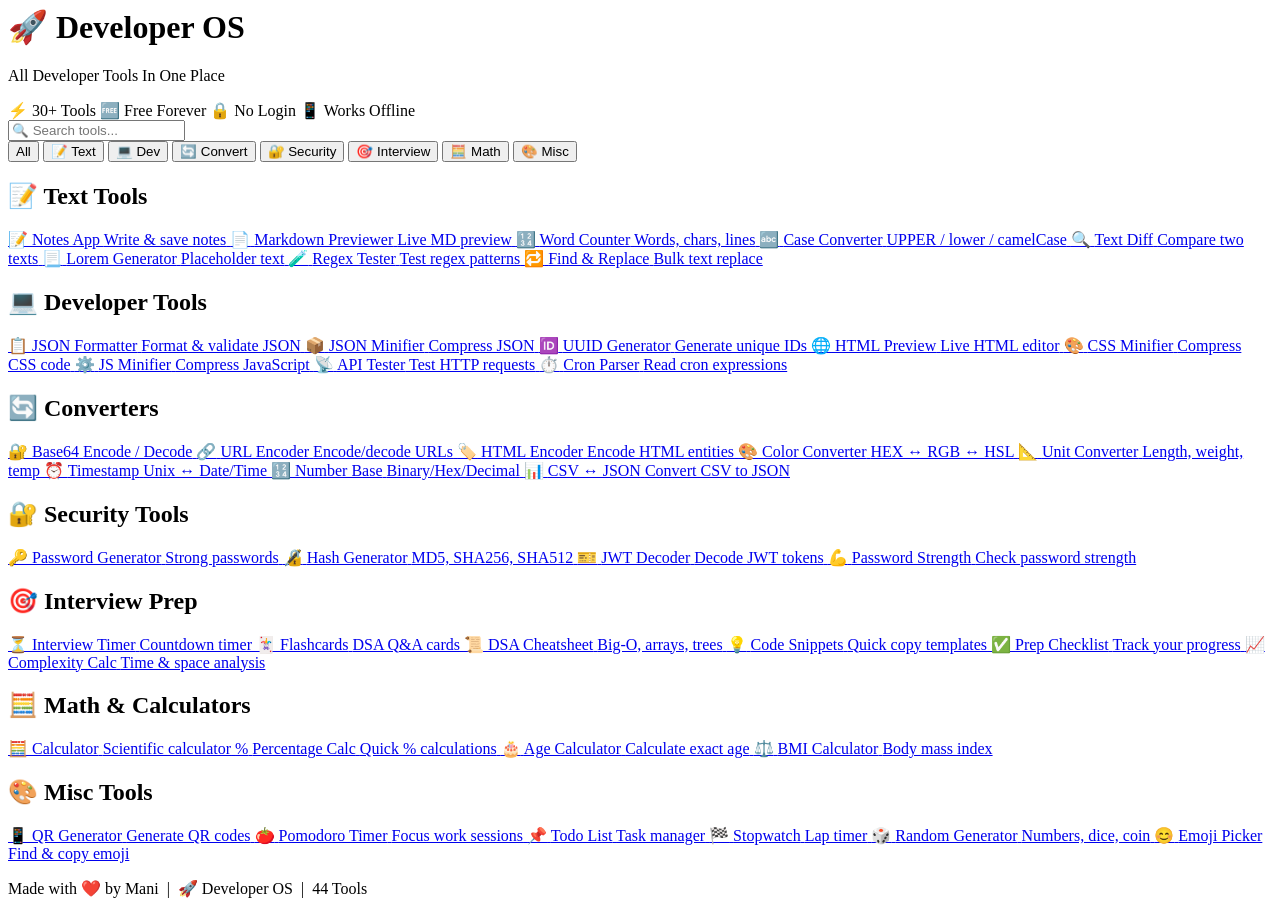
==== commit 5405dff8: "Update index.html" ====
--- a/index.html
+++ b/index.html
@@ -3,45 +3,352 @@
 <head>
   <meta charset="UTF-8">
   <meta name="viewport" content="width=device-width, initial-scale=1.0">
-  <title>Developer OS</title>
+  <title>Developer OS – All Tools</title>
   <link rel="stylesheet" href="style.css">
   <link href="https://fonts.googleapis.com/css2?family=Poppins:wght@300;400;500;600;700&display=swap" rel="stylesheet">
 </head>
 <body>
 
   <header>
-    <h1>🚀 Developer OS</h1>
-    <p>All Developer Tools In One Place</p>
+    <div class="header-inner">
+      <h1>🚀 Developer OS</h1>
+      <p>All Developer Tools In One Place</p>
+      <div class="stats-bar">
+        <span>⚡ 30+ Tools</span>
+        <span>🆓 Free Forever</span>
+        <span>🔒 No Login</span>
+        <span>📱 Works Offline</span>
+      </div>
+    </div>
   </header>
 
-  <div style="text-align:center; margin-bottom:40px;">
-    <h2>50+ Developer Utilities In One Place</h2>
+  <!-- Search Bar -->
+  <div class="search-wrap">
+    <input type="text" id="searchInput" placeholder="🔍 Search tools..." oninput="filterTools()" />
   </div>
 
-  <section class="tools">
-    <a href="pages/password.html" class="card">
-      🔐 Password Generator
-    </a>
-    <a href="pages/qr.html" class="card">
-      📱 QR Generator
-    </a>
-    <a href="pages/json.html" class="card">
-      📄 JSON Formatter
-    </a>
-    <a href="pages/notes.html" class="card">
-      📝 Notes App
-    </a>
-    <a href="pages/color.html" class="card">
-      🎨 Color Palette
-    </a>
-    <a href="pages/markdown.html" class="card">
-      📝 Markdown Previewer
-    </a>
-  </section>
+  <!-- Category Filter -->
+  <div class="filter-bar">
+    <button class="filter-btn active" onclick="filterCategory('all', this)">All</button>
+    <button class="filter-btn" onclick="filterCategory('text', this)">📝 Text</button>
+    <button class="filter-btn" onclick="filterCategory('dev', this)">💻 Dev</button>
+    <button class="filter-btn" onclick="filterCategory('convert', this)">🔄 Convert</button>
+    <button class="filter-btn" onclick="filterCategory('security', this)">🔐 Security</button>
+    <button class="filter-btn" onclick="filterCategory('interview', this)">🎯 Interview</button>
+    <button class="filter-btn" onclick="filterCategory('math', this)">🧮 Math</button>
+    <button class="filter-btn" onclick="filterCategory('misc', this)">🎨 Misc</button>
+  </div>
+
+  <!-- TEXT TOOLS -->
+  <section class="category-section" data-cat="text">
+    <h2 class="cat-title">📝 Text Tools</h2>
+    <div class="tools-grid">
+      <a href="pages/notes.html" class="card" data-name="notes app write save">
+        <span class="card-icon">📝</span>
+        <span class="card-label">Notes App</span>
+        <span class="card-desc">Write &amp; save notes</span>
+      </a>
+      <a href="pages/markdown.html" class="card" data-name="markdown previewer live md">
+        <span class="card-icon">📄</span>
+        <span class="card-label">Markdown Previewer</span>
+        <span class="card-desc">Live MD preview</span>
+      </a>
+      <a href="pages/word-counter.html" class="card" data-name="word counter character count lines">
+        <span class="card-icon">🔢</span>
+        <span class="card-label">Word Counter</span>
+        <span class="card-desc">Words, chars, lines</span>
+      </a>
+      <a href="pages/text-case.html" class="card" data-name="text case converter uppercase lowercase camelcase">
+        <span class="card-icon">🔤</span>
+        <span class="card-label">Case Converter</span>
+        <span class="card-desc">UPPER / lower / camelCase</span>
+      </a>
+      <a href="pages/diff.html" class="card" data-name="text diff compare difference">
+        <span class="card-icon">🔍</span>
+        <span class="card-label">Text Diff</span>
+        <span class="card-desc">Compare two texts</span>
+      </a>
+      <a href="pages/lorem.html" class="card" data-name="lorem ipsum placeholder text generator">
+        <span class="card-icon">📃</span>
+        <span class="card-label">Lorem Generator</span>
+        <span class="card-desc">Placeholder text</span>
+      </a>
+      <a href="pages/regex.html" class="card" data-name="regex tester regular expression pattern">
+        <span class="card-icon">🧪</span>
+        <span class="card-label">Regex Tester</span>
+        <span class="card-desc">Test regex patterns</span>
+      </a>
+      <a href="pages/find-replace.html" class="card" data-name="find replace bulk text">
+        <span class="card-icon">🔁</span>
+        <span class="card-label">Find &amp; Replace</span>
+        <span class="card-desc">Bulk text replace</span>
+      </a>
+    </div>
+  </section>
+
+  <!-- DEV TOOLS -->
+  <section class="category-section" data-cat="dev">
+    <h2 class="cat-title">💻 Developer Tools</h2>
+    <div class="tools-grid">
+      <a href="pages/json.html" class="card" data-name="json formatter beautify validate">
+        <span class="card-icon">📋</span>
+        <span class="card-label">JSON Formatter</span>
+        <span class="card-desc">Format &amp; validate JSON</span>
+      </a>
+      <a href="pages/json-minify.html" class="card" data-name="json minify compress">
+        <span class="card-icon">📦</span>
+        <span class="card-label">JSON Minifier</span>
+        <span class="card-desc">Compress JSON</span>
+      </a>
+      <a href="pages/uuid.html" class="card" data-name="uuid generator unique id">
+        <span class="card-icon">🆔</span>
+        <span class="card-label">UUID Generator</span>
+        <span class="card-desc">Generate unique IDs</span>
+      </a>
+      <a href="pages/html-preview.html" class="card" data-name="html preview live editor">
+        <span class="card-icon">🌐</span>
+        <span class="card-label">HTML Preview</span>
+        <span class="card-desc">Live HTML editor</span>
+      </a>
+      <a href="pages/css-minify.html" class="card" data-name="css minifier compress">
+        <span class="card-icon">🎨</span>
+        <span class="card-label">CSS Minifier</span>
+        <span class="card-desc">Compress CSS code</span>
+      </a>
+      <a href="pages/js-minify.html" class="card" data-name="javascript minifier compress js">
+        <span class="card-icon">⚙️</span>
+        <span class="card-label">JS Minifier</span>
+        <span class="card-desc">Compress JavaScript</span>
+      </a>
+      <a href="pages/api-tester.html" class="card" data-name="api tester http request rest get post">
+        <span class="card-icon">📡</span>
+        <span class="card-label">API Tester</span>
+        <span class="card-desc">Test HTTP requests</span>
+      </a>
+      <a href="pages/cron.html" class="card" data-name="cron expression parser scheduler">
+        <span class="card-icon">⏱️</span>
+        <span class="card-label">Cron Parser</span>
+        <span class="card-desc">Read cron expressions</span>
+      </a>
+    </div>
+  </section>
+
+  <!-- CONVERT TOOLS -->
+  <section class="category-section" data-cat="convert">
+    <h2 class="cat-title">🔄 Converters</h2>
+    <div class="tools-grid">
+      <a href="pages/base64.html" class="card" data-name="base64 encode decode convert">
+        <span class="card-icon">🔐</span>
+        <span class="card-label">Base64</span>
+        <span class="card-desc">Encode / Decode</span>
+      </a>
+      <a href="pages/url-encode.html" class="card" data-name="url encode decode percent encoding">
+        <span class="card-icon">🔗</span>
+        <span class="card-label">URL Encoder</span>
+        <span class="card-desc">Encode/decode URLs</span>
+      </a>
+      <a href="pages/html-encode.html" class="card" data-name="html entity encode decode">
+        <span class="card-icon">🏷️</span>
+        <span class="card-label">HTML Encoder</span>
+        <span class="card-desc">Encode HTML entities</span>
+      </a>
+      <a href="pages/color.html" class="card" data-name="color palette converter hex rgb hsl">
+        <span class="card-icon">🎨</span>
+        <span class="card-label">Color Converter</span>
+        <span class="card-desc">HEX ↔ RGB ↔ HSL</span>
+      </a>
+      <a href="pages/unit.html" class="card" data-name="unit converter length weight temperature">
+        <span class="card-icon">📐</span>
+        <span class="card-label">Unit Converter</span>
+        <span class="card-desc">Length, weight, temp</span>
+      </a>
+      <a href="pages/timestamp.html" class="card" data-name="unix timestamp converter date time epoch">
+        <span class="card-icon">⏰</span>
+        <span class="card-label">Timestamp</span>
+        <span class="card-desc">Unix ↔ Date/Time</span>
+      </a>
+      <a href="pages/number-base.html" class="card" data-name="number base binary hex decimal octal converter">
+        <span class="card-icon">🔢</span>
+        <span class="card-label">Number Base</span>
+        <span class="card-desc">Binary/Hex/Decimal</span>
+      </a>
+      <a href="pages/csv-json.html" class="card" data-name="csv json converter table data">
+        <span class="card-icon">📊</span>
+        <span class="card-label">CSV ↔ JSON</span>
+        <span class="card-desc">Convert CSV to JSON</span>
+      </a>
+    </div>
+  </section>
+
+  <!-- SECURITY TOOLS -->
+  <section class="category-section" data-cat="security">
+    <h2 class="cat-title">🔐 Security Tools</h2>
+    <div class="tools-grid">
+      <a href="pages/password.html" class="card" data-name="password generator strong secure">
+        <span class="card-icon">🔑</span>
+        <span class="card-label">Password Generator</span>
+        <span class="card-desc">Strong passwords</span>
+      </a>
+      <a href="pages/hash.html" class="card" data-name="hash generator md5 sha256 sha512">
+        <span class="card-icon">🔏</span>
+        <span class="card-label">Hash Generator</span>
+        <span class="card-desc">MD5, SHA256, SHA512</span>
+      </a>
+      <a href="pages/jwt.html" class="card" data-name="jwt decoder json web token">
+        <span class="card-icon">🎫</span>
+        <span class="card-label">JWT Decoder</span>
+        <span class="card-desc">Decode JWT tokens</span>
+      </a>
+      <a href="pages/password-strength.html" class="card" data-name="password strength checker meter">
+        <span class="card-icon">💪</span>
+        <span class="card-label">Password Strength</span>
+        <span class="card-desc">Check password strength</span>
+      </a>
+    </div>
+  </section>
+
+  <!-- INTERVIEW PREP -->
+  <section class="category-section" data-cat="interview">
+    <h2 class="cat-title">🎯 Interview Prep</h2>
+    <div class="tools-grid">
+      <a href="pages/timer.html" class="card" data-name="interview timer countdown practice">
+        <span class="card-icon">⏳</span>
+        <span class="card-label">Interview Timer</span>
+        <span class="card-desc">Countdown timer</span>
+      </a>
+      <a href="pages/flashcards.html" class="card" data-name="flashcards study dsa questions answers">
+        <span class="card-icon">🃏</span>
+        <span class="card-label">Flashcards</span>
+        <span class="card-desc">DSA Q&amp;A cards</span>
+      </a>
+      <a href="pages/cheatsheet.html" class="card" data-name="dsa cheatsheet big o complexity data structures">
+        <span class="card-icon">📜</span>
+        <span class="card-label">DSA Cheatsheet</span>
+        <span class="card-desc">Big-O, arrays, trees</span>
+      </a>
+      <a href="pages/snippets.html" class="card" data-name="code snippets templates interview boilerplate">
+        <span class="card-icon">💡</span>
+        <span class="card-label">Code Snippets</span>
+        <span class="card-desc">Quick copy templates</span>
+      </a>
+      <a href="pages/checklist.html" class="card" data-name="interview checklist preparation track progress">
+        <span class="card-icon">✅</span>
+        <span class="card-label">Prep Checklist</span>
+        <span class="card-desc">Track your progress</span>
+      </a>
+      <a href="pages/complexity.html" class="card" data-name="time space complexity calculator big o analysis">
+        <span class="card-icon">📈</span>
+        <span class="card-label">Complexity Calc</span>
+        <span class="card-desc">Time &amp; space analysis</span>
+      </a>
+    </div>
+  </section>
+
+  <!-- MATH TOOLS -->
+  <section class="category-section" data-cat="math">
+    <h2 class="cat-title">🧮 Math &amp; Calculators</h2>
+    <div class="tools-grid">
+      <a href="pages/calculator.html" class="card" data-name="calculator basic scientific math">
+        <span class="card-icon">🧮</span>
+        <span class="card-label">Calculator</span>
+        <span class="card-desc">Scientific calculator</span>
+      </a>
+      <a href="pages/percentage.html" class="card" data-name="percentage calculator percent">
+        <span class="card-icon">%</span>
+        <span class="card-label">Percentage Calc</span>
+        <span class="card-desc">Quick % calculations</span>
+      </a>
+      <a href="pages/age.html" class="card" data-name="age calculator date of birth dob">
+        <span class="card-icon">🎂</span>
+        <span class="card-label">Age Calculator</span>
+        <span class="card-desc">Calculate exact age</span>
+      </a>
+      <a href="pages/bmi.html" class="card" data-name="bmi calculator body mass index health">
+        <span class="card-icon">⚖️</span>
+        <span class="card-label">BMI Calculator</span>
+        <span class="card-desc">Body mass index</span>
+      </a>
+    </div>
+  </section>
+
+  <!-- MISC TOOLS -->
+  <section class="category-section" data-cat="misc">
+    <h2 class="cat-title">🎨 Misc Tools</h2>
+    <div class="tools-grid">
+      <a href="pages/qr.html" class="card" data-name="qr code generator scan">
+        <span class="card-icon">📱</span>
+        <span class="card-label">QR Generator</span>
+        <span class="card-desc">Generate QR codes</span>
+      </a>
+      <a href="pages/pomodoro.html" class="card" data-name="pomodoro timer focus productivity work">
+        <span class="card-icon">🍅</span>
+        <span class="card-label">Pomodoro Timer</span>
+        <span class="card-desc">Focus work sessions</span>
+      </a>
+      <a href="pages/todo.html" class="card" data-name="todo list task manager organize">
+        <span class="card-icon">📌</span>
+        <span class="card-label">Todo List</span>
+        <span class="card-desc">Task manager</span>
+      </a>
+      <a href="pages/stopwatch.html" class="card" data-name="stopwatch timer lap track time">
+        <span class="card-icon">🏁</span>
+        <span class="card-label">Stopwatch</span>
+        <span class="card-desc">Lap timer</span>
+      </a>
+      <a href="pages/random.html" class="card" data-name="random number generator dice coin flip">
+        <span class="card-icon">🎲</span>
+        <span class="card-label">Random Generator</span>
+        <span class="card-desc">Numbers, dice, coin</span>
+      </a>
+      <a href="pages/emoji.html" class="card" data-name="emoji picker search copy paste">
+        <span class="card-icon">😊</span>
+        <span class="card-label">Emoji Picker</span>
+        <span class="card-desc">Find &amp; copy emoji</span>
+      </a>
+    </div>
+  </section>
+
+  <div id="no-results" style="display:none; text-align:center; padding:60px 20px; color:#6b7280;">
+    <p style="font-size:2rem;">🔍</p>
+    <p style="margin-top:12px; font-family:'Poppins',sans-serif;">No tools found. Try a different keyword.</p>
+  </div>
 
   <footer>
-    <p>Made with ❤️ by Mani</p>
+    <p>Made with ❤️ by Mani &nbsp;|&nbsp; 🚀 Developer OS &nbsp;|&nbsp; <span id="tool-count"></span> Tools</p>
   </footer>
+
+  <script>
+    document.getElementById('tool-count').textContent = document.querySelectorAll('.card').length;
+
+    function filterCategory(cat, btn) {
+      document.querySelectorAll('.filter-btn').forEach(b => b.classList.remove('active'));
+      btn.classList.add('active');
+      document.getElementById('searchInput').value = '';
+      document.querySelectorAll('.category-section').forEach(sec => {
+        sec.style.display = (cat === 'all' || sec.dataset.cat === cat) ? 'block' : 'none';
+      });
+      document.querySelectorAll('.card').forEach(c => c.style.display = 'flex');
+      document.getElementById('no-results').style.display = 'none';
+    }
+
+    function filterTools() {
+      const query = document.getElementById('searchInput').value.toLowerCase();
+      document.querySelectorAll('.filter-btn').forEach(b => b.classList.remove('active'));
+      document.querySelector('.filter-btn').classList.add('active');
+      let anyVisible = false;
+      document.querySelectorAll('.category-section').forEach(section => {
+        let sectionHasVisible = false;
+        section.querySelectorAll('.card').forEach(card => {
+          const name = (card.dataset.name || '') + ' ' + (card.querySelector('.card-label')?.textContent || '');
+          const show = !query || name.toLowerCase().includes(query);
+          card.style.display = show ? 'flex' : 'none';
+          if (show) { sectionHasVisible = true; anyVisible = true; }
+        });
+        section.style.display = sectionHasVisible ? 'block' : 'none';
+      });
+      document.getElementById('no-results').style.display = anyVisible ? 'none' : 'block';
+    }
+  </script>
 
 </body>
 </html>
--- a/style.css
+++ b/style.css
@@ -1,530 +1,47 @@
 
-*, *::before, *::after { box-sizing: border-box; margin: 0; padding: 0; }
+<html lang="en">
+<head>
+  <meta charset="UTF-8">
+  <meta name="viewport" content="width=device-width, initial-scale=1.0">
+  <title>Developer OS</title>
+  <link rel="stylesheet" href="style.css">
+  <link href="https://fonts.googleapis.com/css2?family=Poppins:wght@300;400;500;600;700&display=swap" rel="stylesheet">
+</head>
+<body>
 
+  <header>
+    <h1>🚀 Developer OS</h1>
+    <p>All Developer Tools In One Place</p>
+  </header>
 
-:root {
-  --bg:       #0f1117;
-  --surface:  #1a1d27;
-  --surface2: #222637;
-  --border:   #2e3147;
-  --accent:   #6c63ff;
-  --accent2:  #a78bfa;
-  --green:    #34d399;
-  --red:      #f87171;
-  --yellow:   #fbbf24;
-  --text:     #e2e8f0;
-  --muted:    #94a3b8;
-  --font:     'Inter', sans-serif;
-  --mono:     'JetBrains Mono', monospace;
-  --radius:   12px;
-  --shadow:   0 8px 32px rgba(108,99,255,0.15);
-}
+  <div style="text-align:center; margin-bottom:40px;">
+    <h2>50+ Developer Utilities In One Place</h2>
+  </div>
 
-/* ─── BASE ───────────────────────────────────────── */
-body {
-  font-family: var(--font);
-  background: var(--bg);
-  color: var(--text);
-  min-height: 100vh;
-  line-height: 1.6;
-}
+  <section class="tools">
+    <a href="pages/password.html" class="card">
+      🔐 Password Generator
+    </a>
+    <a href="pages/qr.html" class="card">
+      📱 QR Generator
+    </a>
+    <a href="pages/json.html" class="card">
+      📄 JSON Formatter
+    </a>
+    <a href="pages/notes.html" class="card">
+      📝 Notes App
+    </a>
+    <a href="pages/color.html" class="card">
+      🎨 Color Palette
+    </a>
+    <a href="pages/markdown.html" class="card">
+      📝 Markdown Previewer
+    </a>
+  </section>
 
-a { text-decoration: none; color: inherit; }
+  <footer>
+    <p>Made with ❤️ by Mani</p>
+  </footer>
 
-/* ─── HEADER ─────────────────────────────────────── */
-.site-header {
-  border-bottom: 1px solid var(--border);
-  padding: 28px 24px;
-  text-align: center;
-}
-.logo {
-  font-size: 1.6rem;
-  font-weight: 700;
-  background: linear-gradient(135deg, #fff 30%, var(--accent2));
-  -webkit-background-clip: text;
-  -webkit-text-fill-color: transparent;
-  background-clip: text;
-  margin-bottom: 6px;
-}
-.tagline { color: var(--muted); font-size: 0.95rem; }
-
-/* ─── HOME MAIN ──────────────────────────────────── */
-.home-main {
-  max-width: 880px;
-  margin: 0 auto;
-  padding: 48px 20px 64px;
-}
-.section-label {
-  text-align: center;
-  font-size: 0.8rem;
-  font-weight: 600;
-  letter-spacing: 1.2px;
-  text-transform: uppercase;
-  color: var(--muted);
-  margin-bottom: 28px;
-}
-
-/* ─── TOOLS GRID ─────────────────────────────────── */
-.tools-grid {
-  display: grid;
-  grid-template-columns: repeat(auto-fill, minmax(260px, 1fr));
-  gap: 16px;
-}
-.tool-card {
-  background: var(--surface);
-  border: 1px solid var(--border);
-  border-radius: var(--radius);
-  padding: 22px 20px;
-  display: flex;
-  align-items: center;
-  gap: 16px;
-  transition: border-color 0.2s, transform 0.15s, box-shadow 0.2s;
-  cursor: pointer;
-}
-.tool-card:hover {
-  border-color: var(--accent);
-  transform: translateY(-3px);
-  box-shadow: var(--shadow);
-}
-.card-icon { font-size: 1.9rem; flex-shrink: 0; line-height: 1; }
-.card-info { flex: 1; }
-.card-info h3 { font-size: 0.95rem; font-weight: 600; margin-bottom: 3px; }
-.card-info p  { font-size: 0.8rem; color: var(--muted); }
-.card-arrow   { color: var(--accent); font-size: 1.1rem; opacity: 0.6; transition: opacity 0.15s; }
-.tool-card:hover .card-arrow { opacity: 1; }
-
-/* ─── FOOTER ─────────────────────────────────────── */
-.site-footer {
-  text-align: center;
-  padding: 28px;
-  color: var(--muted);
-  font-size: 0.82rem;
-  border-top: 1px solid var(--border);
-}
-.accent { color: var(--accent2); }
-
-/* ─── TOOL PAGE LAYOUT ───────────────────────────── */
-.tool-page { max-width: 820px; margin: 0 auto; padding: 32px 20px 64px; }
-
-.back-btn {
-  display: inline-flex;
-  align-items: center;
-  gap: 6px;
-  font-size: 0.85rem;
-  color: var(--muted);
-  cursor: pointer;
-  background: none;
-  border: none;
-  padding: 0;
-  margin-bottom: 28px;
-  font-family: var(--font);
-  transition: color 0.15s;
-  text-decoration: none;
-}
-.back-btn:hover { color: var(--text); }
-
-.tool-title {
-  font-size: 1.5rem;
-  font-weight: 700;
-  margin-bottom: 24px;
-}
-
-/* ─── CARD BOX ───────────────────────────────────── */
-.card-box {
-  background: var(--surface);
-  border: 1px solid var(--border);
-  border-radius: var(--radius);
-  padding: 20px;
-  margin-bottom: 16px;
-}
-
-/* ─── FORM CONTROLS ──────────────────────────────── */
-label {
-  display: block;
-  font-size: 0.82rem;
-  color: var(--muted);
-  margin-bottom: 6px;
-  font-weight: 500;
-}
-input[type=text],
-input[type=number],
-textarea,
-select {
-  width: 100%;
-  background: var(--surface2);
-  border: 1px solid var(--border);
-  border-radius: 8px;
-  color: var(--text);
-  font-family: var(--font);
-  font-size: 0.9rem;
-  padding: 9px 12px;
-  outline: none;
-  transition: border-color 0.15s;
-}
-input[type=text]:focus,
-input[type=number]:focus,
-textarea:focus { border-color: var(--accent); }
-textarea { resize: vertical; min-height: 120px; line-height: 1.5; }
-input[type=range] { accent-color: var(--accent); width: 100%; cursor: pointer; }
-
-/* ─── BUTTONS ────────────────────────────────────── */
-.btn {
-  display: inline-flex;
-  align-items: center;
-  gap: 7px;
-  padding: 9px 18px;
-  border-radius: 8px;
-  border: none;
-  font-family: var(--font);
-  font-size: 0.875rem;
-  font-weight: 500;
-  cursor: pointer;
-  transition: opacity 0.15s, transform 0.1s;
-}
-.btn:active { transform: scale(0.97); }
-.btn:hover  { opacity: 0.88; }
-.btn-primary   { background: var(--accent);  color: #fff; }
-.btn-secondary { background: var(--surface2); color: var(--text); border: 1px solid var(--border); }
-.btn-success   { background: var(--green);   color: #0f1117; }
-.btn-sm { padding: 5px 12px; font-size: 0.78rem; }
-
-/* ─── LAYOUT HELPERS ─────────────────────────────── */
-.row         { display: flex; gap: 10px; flex-wrap: wrap; align-items: center; }
-.row-between { display: flex; justify-content: space-between; align-items: center; flex-wrap: wrap; gap: 8px; }
-.mt-8  { margin-top: 8px;  }
-.mt-12 { margin-top: 12px; }
-.mt-16 { margin-top: 16px; }
-.mb-12 { margin-bottom: 12px; }
-
-/* ─── TOAST ──────────────────────────────────────── */
-.toast {
-  position: fixed;
-  bottom: 24px; right: 24px;
-  background: var(--green);
-  color: #0f1117;
-  padding: 10px 18px;
-  border-radius: 8px;
-  font-size: 0.85rem;
-  font-weight: 600;
-  opacity: 0;
-  transform: translateY(8px);
-  transition: all 0.25s;
-  pointer-events: none;
-  z-index: 999;
-}
-.toast.show { opacity: 1; transform: translateY(0); }
-
-/* ─── PASSWORD PAGE ──────────────────────────────── */
-.pw-output {
-  font-family: var(--mono);
-  font-size: 1.05rem;
-  letter-spacing: 1px;
-  padding: 16px;
-  background: var(--surface2);
-  border: 1px solid var(--border);
-  border-radius: 8px;
-  word-break: break-all;
-  color: var(--accent2);
-  min-height: 52px;
-  margin-bottom: 10px;
-}
-.strength-bar { height: 4px; border-radius: 2px; background: var(--border); margin-bottom: 10px; }
-.strength-bar div { height: 100%; border-radius: 2px; transition: width 0.3s, background 0.3s; width: 0%; background: var(--border); }
-.checkboxes { display: flex; flex-wrap: wrap; gap: 14px; margin: 14px 0; }
-.checkboxes label {
-  display: flex; align-items: center; gap: 7px;
-  color: var(--text); font-size: 0.875rem; cursor: pointer;
-  margin: 0; font-weight: 400;
-}
-#pw-len-display { font-family: var(--mono); color: var(--accent2); font-weight: 600; }
-
-/* ─── QR PAGE ────────────────────────────────────── */
-.qr-canvas-wrap {
-  display: flex;
-  justify-content: center;
-  align-items: center;
-  padding: 28px;
-  background: var(--surface2);
-  border: 1px solid var(--border);
-  border-radius: var(--radius);
-  min-height: 200px;
-  margin: 16px 0 14px;
-}
-.qr-canvas-wrap canvas,
-.qr-canvas-wrap img { border-radius: 8px; }
-.qr-placeholder { color: var(--muted); font-size: 0.85rem; }
-
-/* ─── JSON PAGE ──────────────────────────────────── */
-.json-split {
-  display: grid;
-  grid-template-columns: 1fr 1fr;
-  gap: 14px;
-}
-@media (max-width: 560px) { .json-split { grid-template-columns: 1fr; } }
-.json-textarea {
-  width: 100%;
-  min-height: 280px;
-  font-family: var(--mono);
-  font-size: 0.8rem;
-  background: var(--surface2);
-  border: 1px solid var(--border);
-  border-radius: 8px;
-  color: var(--text);
-  padding: 12px;
-  resize: vertical;
-  outline: none;
-  transition: border-color 0.15s;
-  line-height: 1.6;
-}
-.json-textarea:focus { border-color: var(--accent); }
-.status-badge {
-  display: inline-block;
-  padding: 3px 10px;
-  border-radius: 20px;
-  font-size: 0.75rem;
-  font-weight: 600;
-}
-.status-ok   { background: rgba(52,211,153,0.15); color: var(--green); }
-.status-err  { background: rgba(248,113,113,0.15); color: var(--red);  }
-.status-idle { background: var(--surface2);        color: var(--muted); }
-
-/* ─── NOTES PAGE ─────────────────────────────────── */
-.notes-list { display: flex; flex-direction: column; gap: 10px; }
-.note-item {
-  background: var(--surface2);
-  border: 1px solid var(--border);
-  border-radius: 10px;
-  padding: 14px 16px;
-  display: flex;
-  justify-content: space-between;
-  align-items: flex-start;
-  gap: 12px;
-}
-.note-item pre {
-  white-space: pre-wrap;
-  font-family: var(--font);
-  font-size: 0.875rem;
-  flex: 1;
-  line-height: 1.5;
-}
-.note-del {
-  background: none;
-  border: none;
-  color: var(--red);
-  cursor: pointer;
-  font-size: 1rem;
-  flex-shrink: 0;
-  opacity: 0.55;
-  transition: opacity 0.15s;
-}
-.note-del:hover { opacity: 1; }
-.notes-empty {
-  color: var(--muted);
-  font-size: 0.85rem;
-  text-align: center;
-  padding: 32px;
-}
-.note-timestamp {
-  font-size: 0.72rem;
-  color: var(--muted);
-  margin-top: 6px;
-}
-
-/* ─── COLOR PAGE ─────────────────────────────────── */
-.color-swatch {
-  height: 160px;
-  border-radius: var(--radius);
-  margin-bottom: 14px;
-  border: 1px solid var(--border);
-  transition: background 0.3s;
-  display: flex;
-  align-items: flex-end;
-  padding: 14px;
-}
-.color-hex-display {
-  font-family: var(--mono);
-  font-size: 1.4rem;
-  font-weight: 700;
-  color: #fff;
-  text-shadow: 0 1px 6px rgba(0,0,0,0.6);
-}
-.color-variants {
-  display: grid;
-  grid-template-columns: repeat(5, 1fr);
-  gap: 8px;
-  margin-bottom: 14px;
-}
-.variant-box {
-  height: 48px;
-  border-radius: 8px;
-  cursor: pointer;
-  border: 2px solid transparent;
-  transition: border-color 0.15s, transform 0.12s;
-  display: flex;
-  align-items: flex-end;
-  justify-content: center;
-  padding-bottom: 4px;
-}
-.variant-box:hover { border-color: #fff; transform: scale(1.06); }
-.variant-box span  { font-size: 9px; font-family: var(--mono); color: rgba(255,255,255,0.8); }
-.color-inputs {
-  display: grid;
-  grid-template-columns: 1fr 1fr;
-  gap: 10px;
-  margin-bottom: 14px;
-}
-input[type=color] {
-  width: 100%;
-  height: 42px;
-  border-radius: 8px;
-  border: 1px solid var(--border);
-  cursor: pointer;
-  background: none;
-  padding: 2px;
-}
-.color-formats {
-  font-family: var(--mono);
-  font-size: 0.83rem;
-  line-height: 2;
-  color: var(--muted);
-}
-
-/* ─── MARKDOWN PAGE ──────────────────────────────── */
-.md-page { max-width: 1020px; }
-.md-split {
-  display: grid;
-  grid-template-columns: 1fr 1fr;
-  gap: 14px;
-}
-@media (max-width: 640px) { .md-split { grid-template-columns: 1fr; } }
-.md-preview {
-  min-height: 320px;
-  background: var(--surface2);
-  border: 1px solid var(--border);
-  border-radius: 8px;
-  padding: 16px;
-  overflow-y: auto;
-  line-height: 1.7;
-  font-size: 0.9rem;
-}
-.md-preview h1, .md-preview h2, .md-preview h3 { margin: 16px 0 8px; }
-.md-preview p   { margin-bottom: 10px; }
-.md-preview code {
-  background: var(--surface);
-  padding: 2px 6px;
-  border-radius: 4px;
-  font-family: var(--mono);
-  font-size: 0.82rem;
-}
-.md-preview pre {
-  background: var(--surface);
-  padding: 12px;
-  border-radius: 8px;
-  overflow-x: auto;
-  margin-bottom: 10px;
-}
-.md-preview ul, .md-preview ol { padding-left: 20px; margin-bottom: 10px; }
-.md-preview blockquote {
-  border-left: 3px solid var(--accent);
-  padding-left: 12px;
-  color: var(--muted);
-  margin-bottom: 10px;
-}
-.md-preview a  { color: var(--accent2); }
-.md-preview table { border-collapse: collapse; width: 100%; margin-bottom: 10px; }
-.md-preview th, .md-preview td {
-  border: 1px solid var(--border);
-  padding: 6px 10px;
-  font-size: 0.83rem;
-}
-.md-preview th { background: var(--surface); }
-
-/* ─── RESPONSIVE ─────────────────────────────────── */
-@media (max-width: 480px) {
-  .tool-page { padding: 20px 14px 48px; }
-  .tool-title { font-size: 1.25rem; }
-  .tools-grid { grid-template-columns: 1fr; }
-  .color-inputs { grid-template-columns: 1fr; }
-  .color-variants { grid-template-columns: repeat(5,1fr); }
-}
-*, *::before, *::after { box-sizing: border-box; margin: 0; padding: 0; }
-:root {
-  --bg: #0d0f14; --surface: #161a23; --border: #252a36;
-  --accent: #6c63ff; --accent2: #00d9a6;
-  --text: #e2e8f0; --muted: #7a8498; --card-bg: #1a1f2e;
-  --danger: #ff5e7a; --success: #00d9a6;
-}
-body { font-family: 'Inter', sans-serif; background: var(--bg); color: var(--text); min-height: 100vh; }
-a { color: var(--accent); text-decoration: none; }
-
-.page-header {
-  display: flex; align-items: center; gap: 14px;
-  padding: 20px 24px; border-bottom: 1px solid var(--border);
-  background: var(--surface);
-}
-.back-btn {
-  display: flex; align-items: center; gap: 6px;
-  color: var(--muted); font-size: 0.82rem; font-weight: 500;
-  padding: 6px 12px; border: 1px solid var(--border);
-  border-radius: 7px; transition: color 0.15s, border-color 0.15s;
-  text-decoration: none;
-}
-.back-btn:hover { color: var(--text); border-color: var(--accent); }
-.page-title { font-size: 1rem; font-weight: 600; }
-
-.container { max-width: 860px; margin: 0 auto; padding: 32px 20px 60px; }
-
-label { display: block; font-size: 0.8rem; color: var(--muted); margin-bottom: 6px; font-weight: 500; }
-textarea, input[type=text], input[type=number], select {
-  width: 100%; padding: 11px 14px;
-  background: var(--surface); border: 1px solid var(--border);
-  border-radius: 8px; color: var(--text);
-  font-family: 'JetBrains Mono', monospace; font-size: 0.85rem;
-  outline: none; resize: vertical; transition: border-color 0.18s;
-}
-textarea:focus, input:focus, select:focus { border-color: var(--accent); }
-textarea { line-height: 1.6; min-height: 140px; }
-
-.row { display: flex; gap: 12px; flex-wrap: wrap; }
-.col { flex: 1; min-width: 200px; }
-
-.btn {
-  display: inline-flex; align-items: center; gap: 7px;
-  padding: 10px 18px; border-radius: 8px; border: none;
-  font-size: 0.85rem; font-weight: 600; cursor: pointer;
-  transition: opacity 0.15s, transform 0.15s; font-family: 'Inter', sans-serif;
-}
-.btn:hover { opacity: 0.85; transform: translateY(-1px); }
-.btn:active { transform: translateY(0); }
-.btn-primary { background: var(--accent); color: #fff; }
-.btn-secondary { background: var(--surface); color: var(--text); border: 1px solid var(--border); }
-.btn-success { background: var(--success); color: #0d0f14; }
-.btn-danger { background: var(--danger); color: #fff; }
-
-.output-box {
-  background: var(--surface); border: 1px solid var(--border);
-  border-radius: 8px; padding: 14px; margin-top: 16px;
-  font-family: 'JetBrains Mono', monospace; font-size: 0.82rem;
-  line-height: 1.7; white-space: pre-wrap; word-break: break-all;
-  min-height: 60px;
-}
-.output-box.success-border { border-color: var(--success); }
-.output-box.error-border { border-color: var(--danger); }
-
-.badge { display: inline-block; padding: 2px 8px; border-radius: 4px; font-size: 0.72rem; font-weight: 600; font-family: 'JetBrains Mono', monospace; }
-.badge-purple { background: rgba(108,99,255,0.18); color: var(--accent); }
-.badge-green  { background: rgba(0,217,166,0.15); color: var(--accent2); }
-.badge-red    { background: rgba(255,94,122,0.15); color: var(--danger); }
-
-.divider { height: 1px; background: var(--border); margin: 24px 0; }
-.mt { margin-top: 16px; }
-.mb { margin-bottom: 16px; }
-.flex { display: flex; gap: 10px; align-items: center; flex-wrap: wrap; }
-.toast {
-  position: fixed; bottom: 24px; right: 24px;
-  background: var(--accent2); color: #0d0f14;
-  padding: 10px 18px; border-radius: 8px;
-  font-size: 0.82rem; font-weight: 600;
-  opacity: 0; transition: opacity 0.3s; pointer-events: none; z-index: 999;
-}
-.toast.show { opacity: 1; }
+</body>
+</html>
